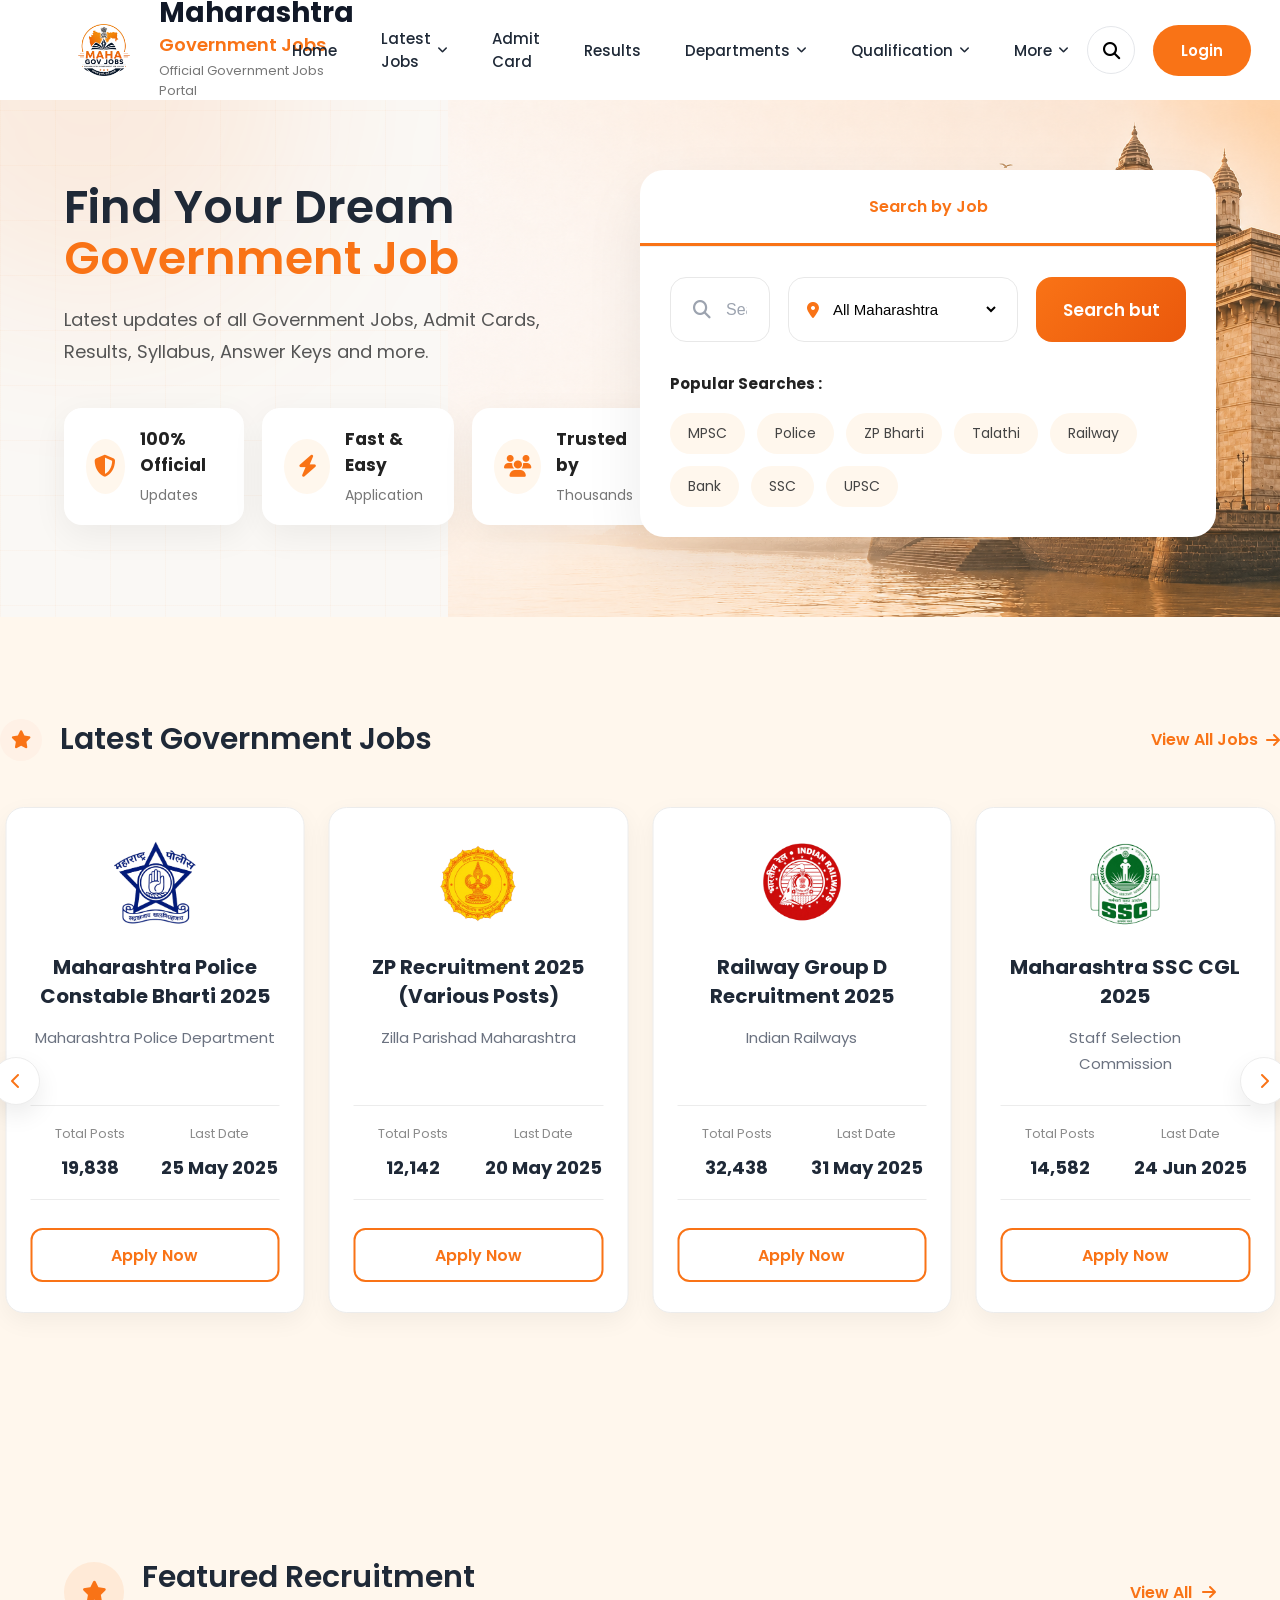
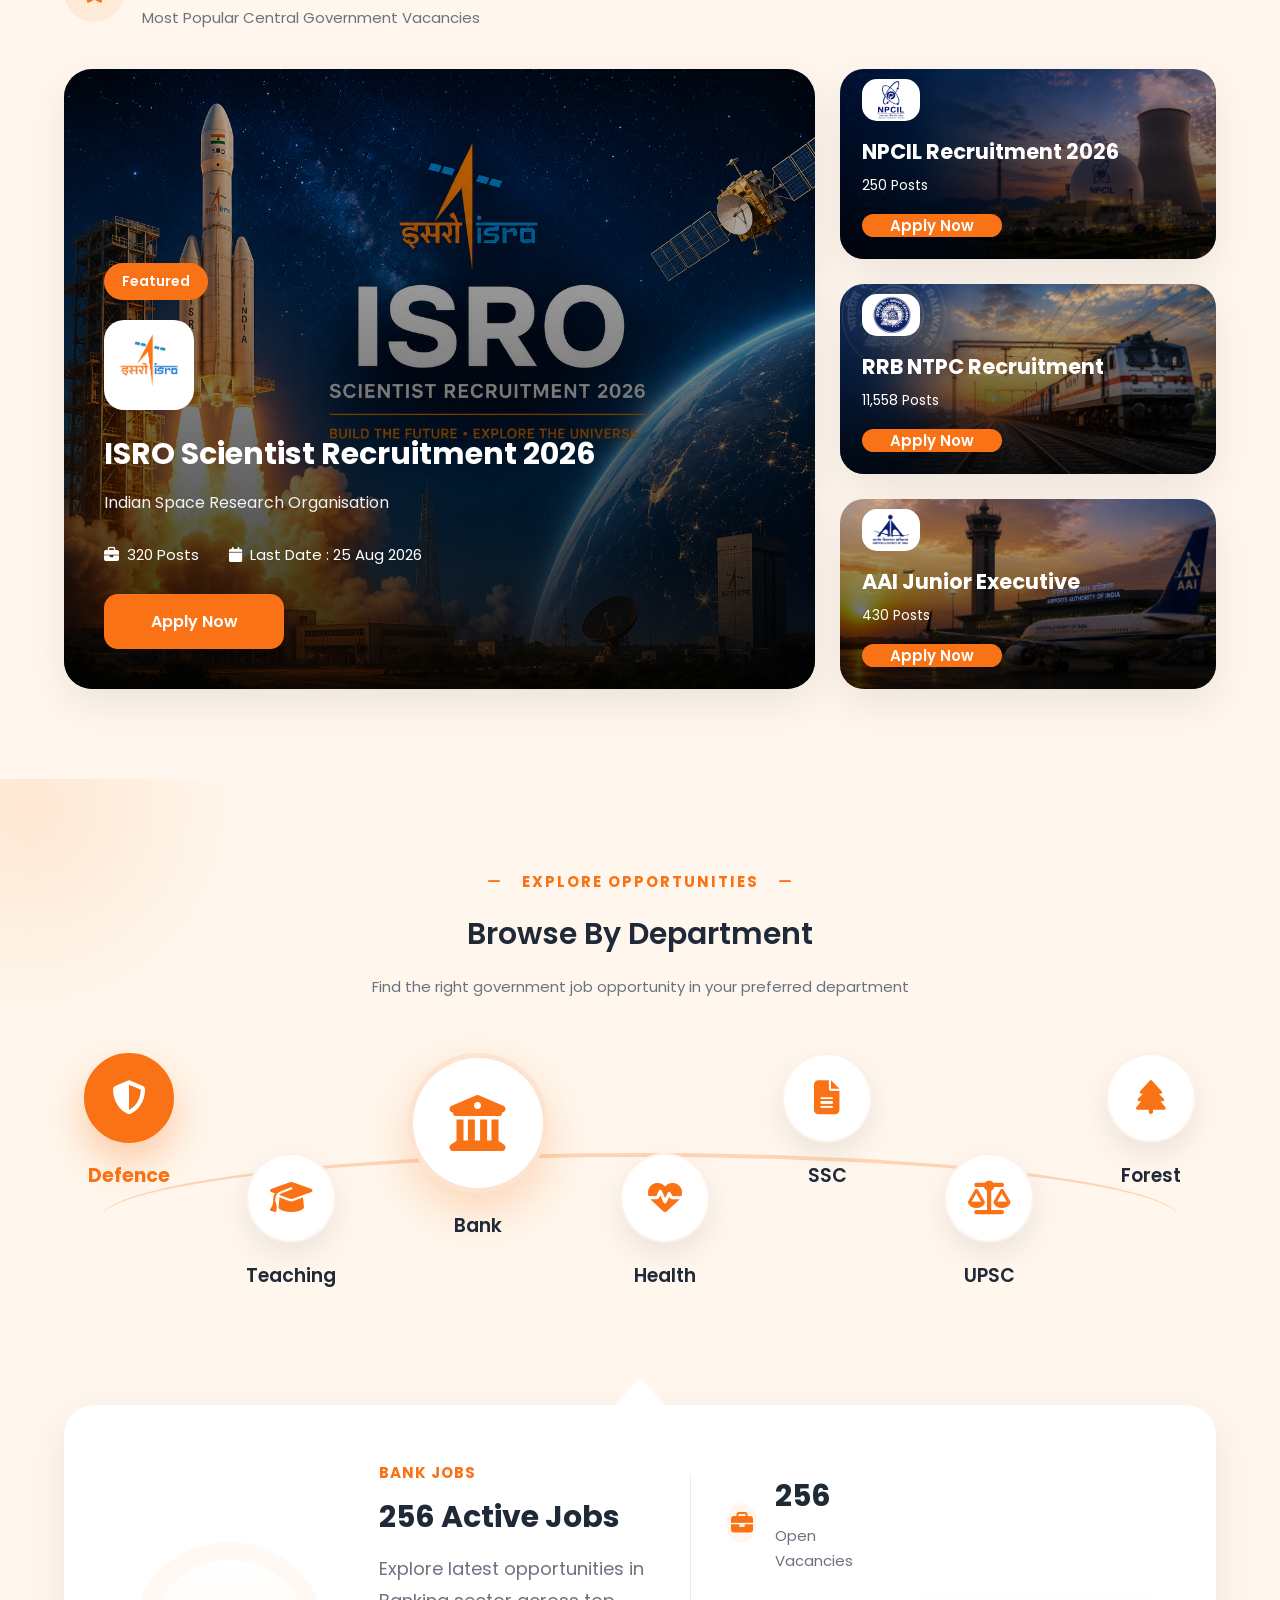
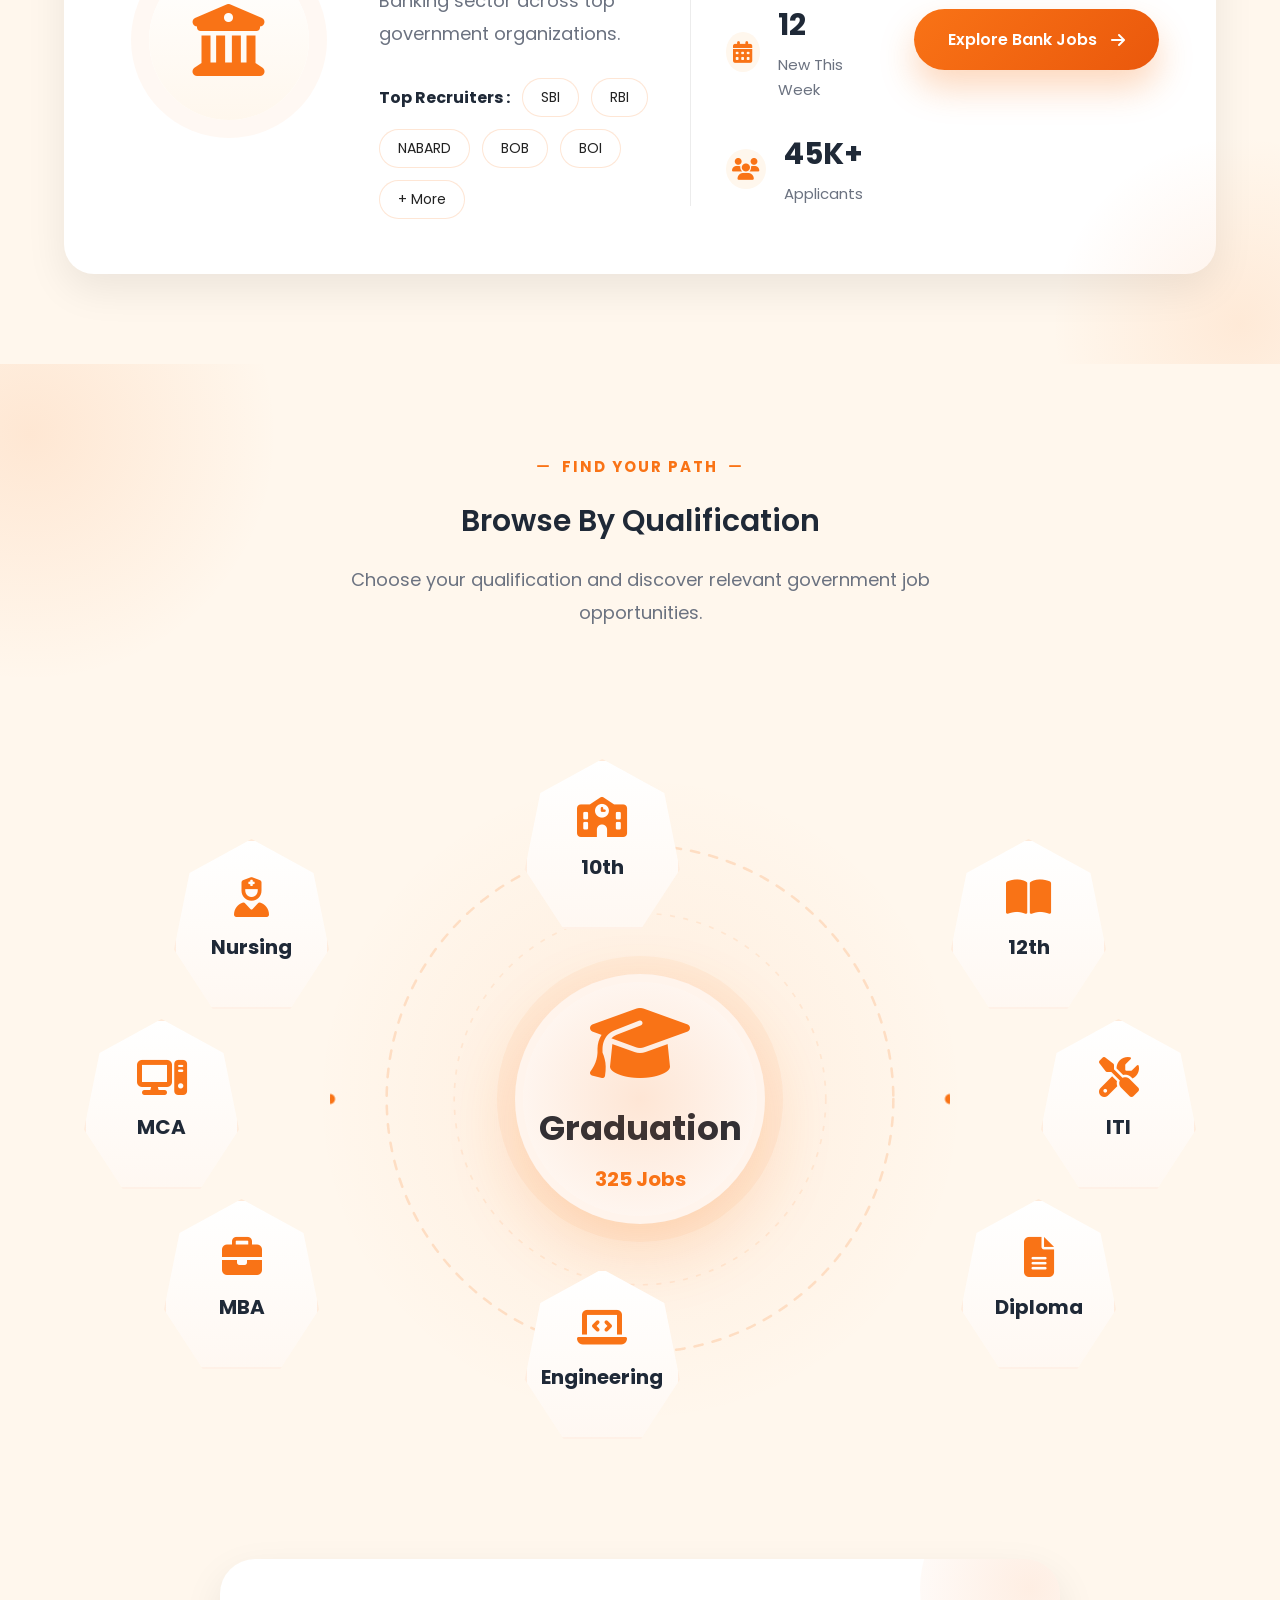
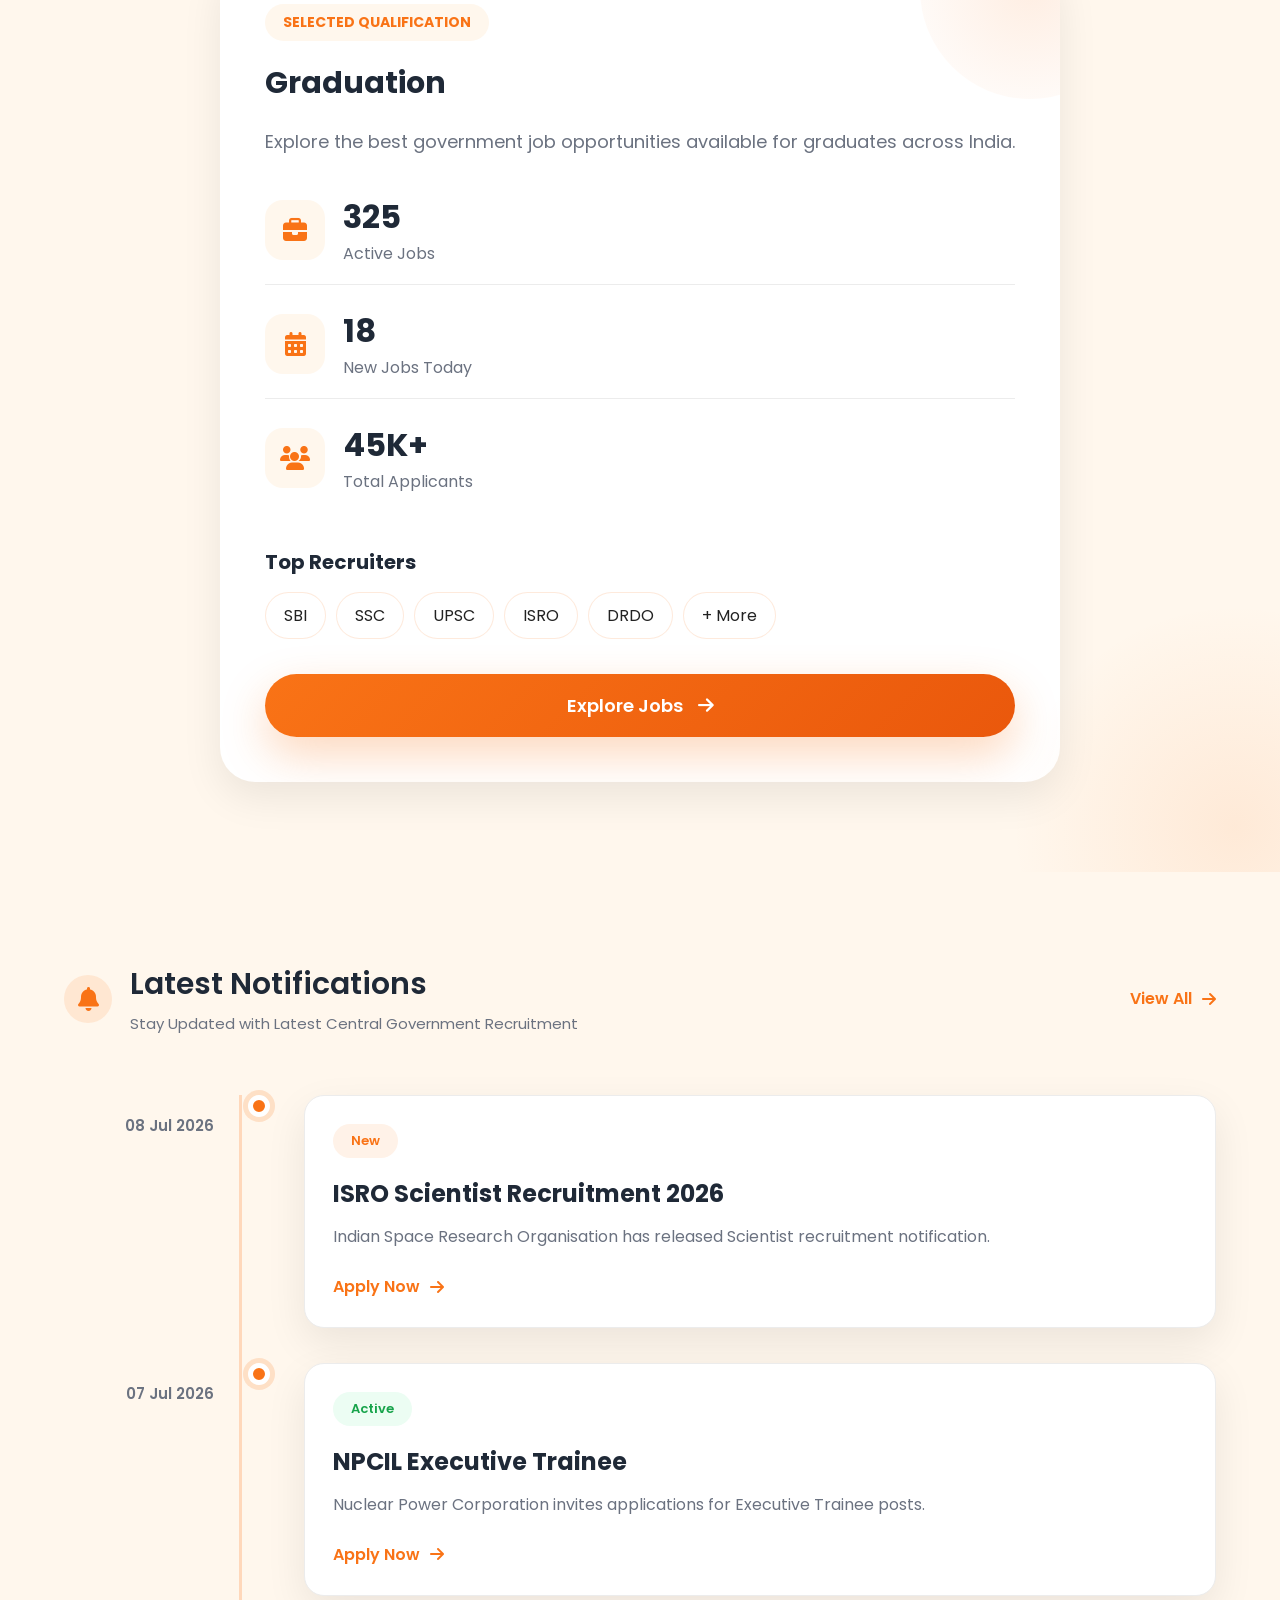
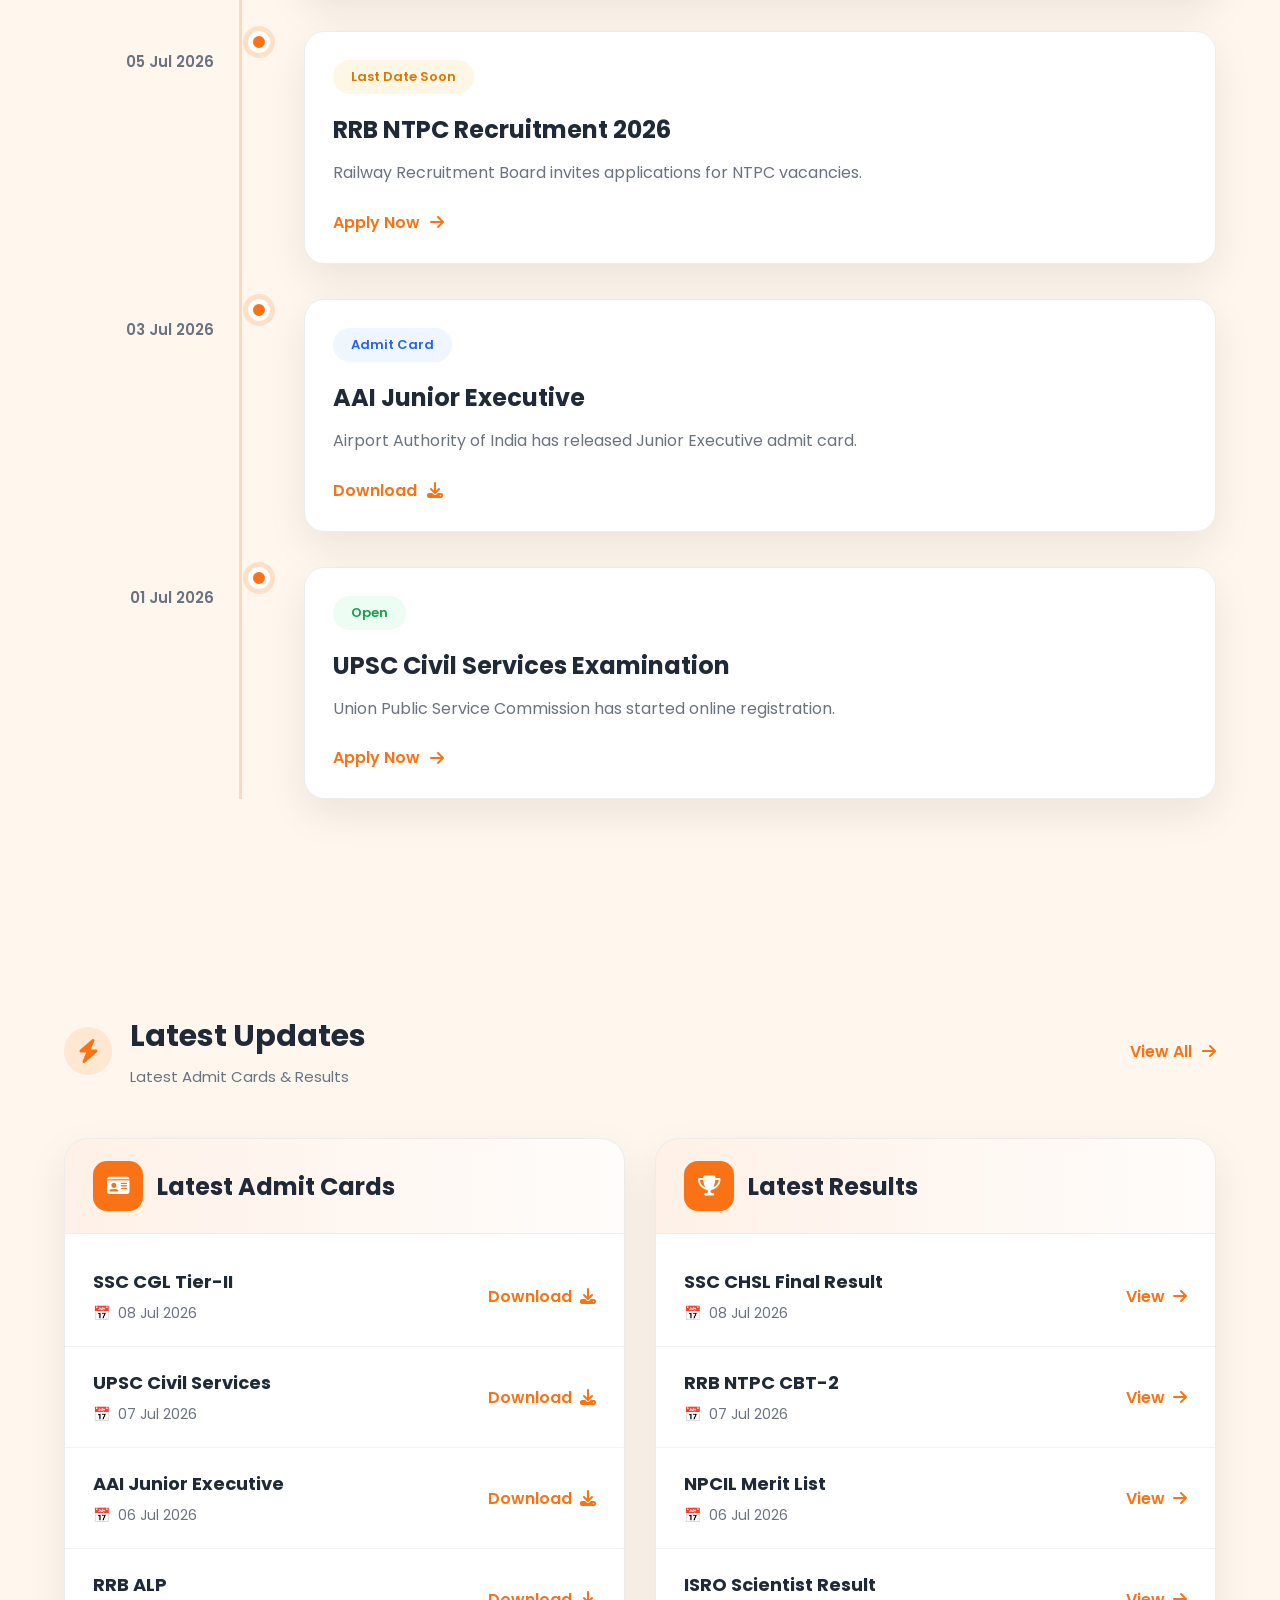
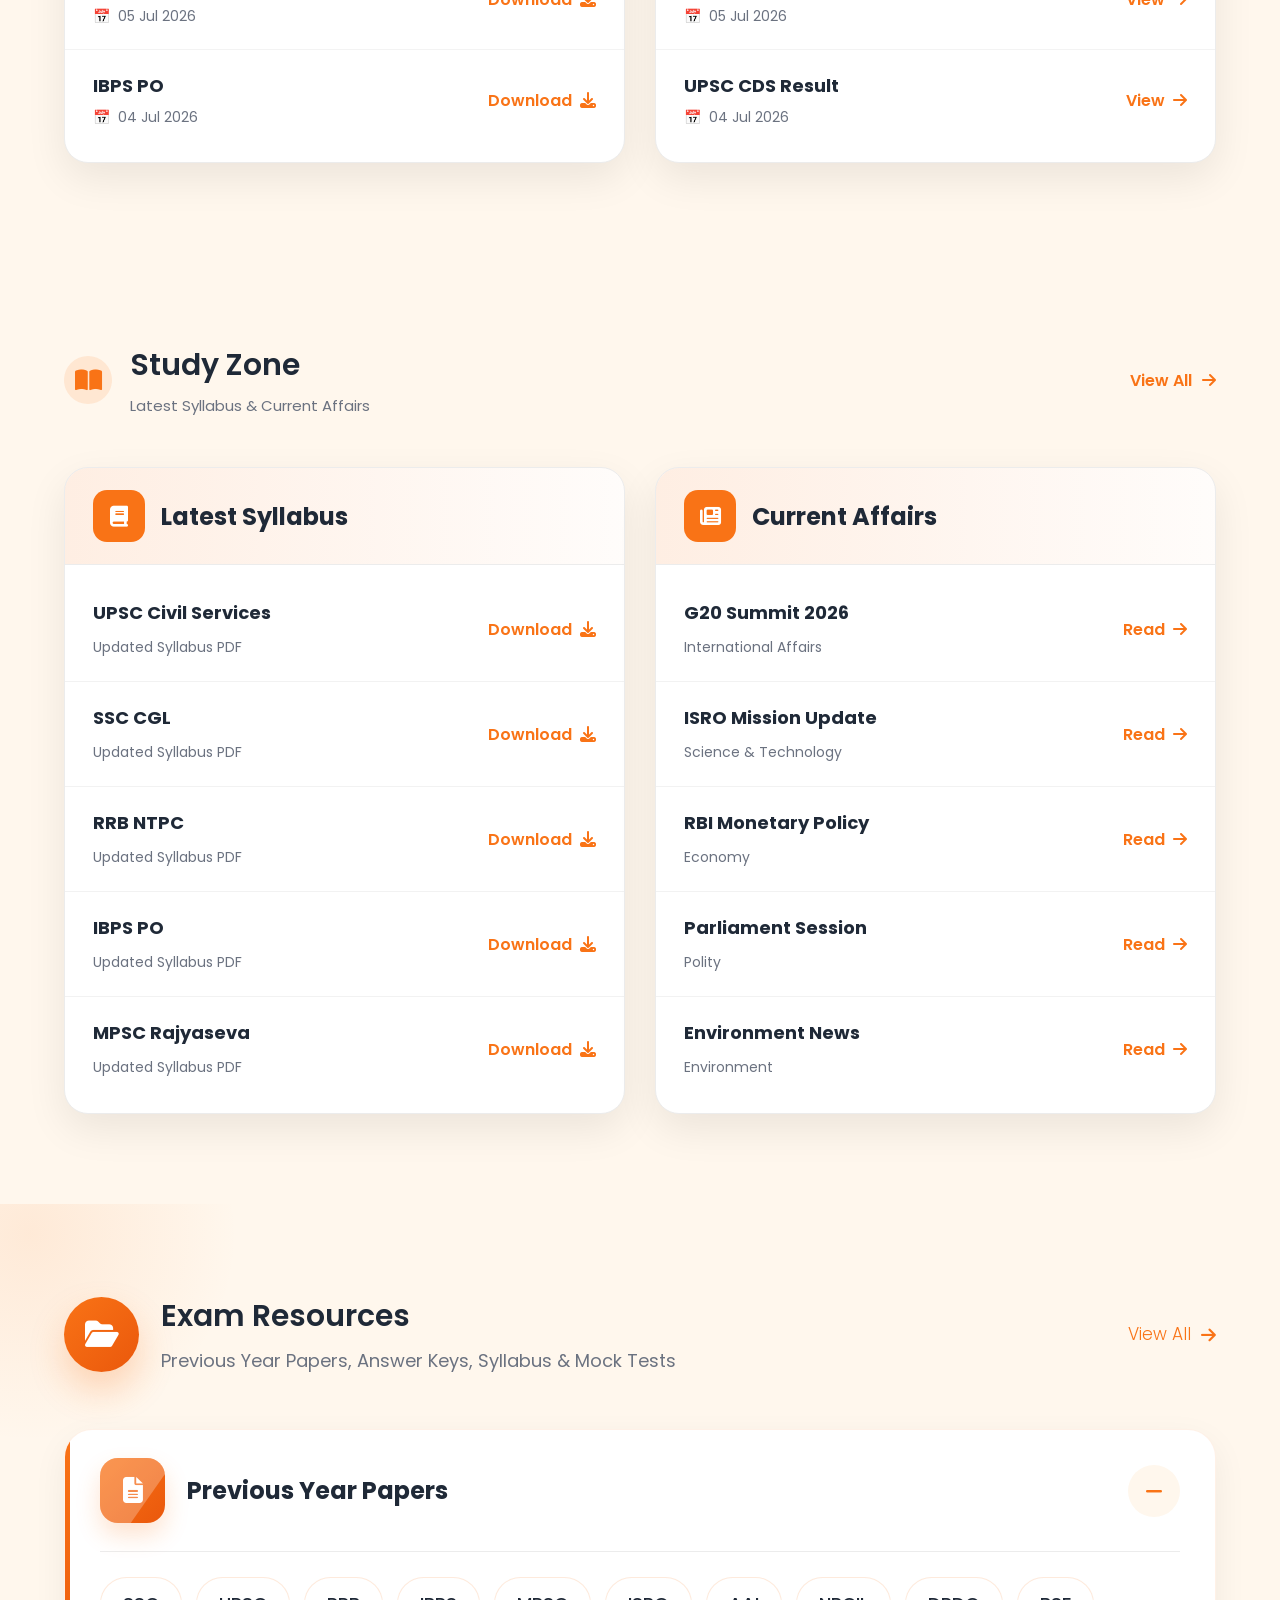
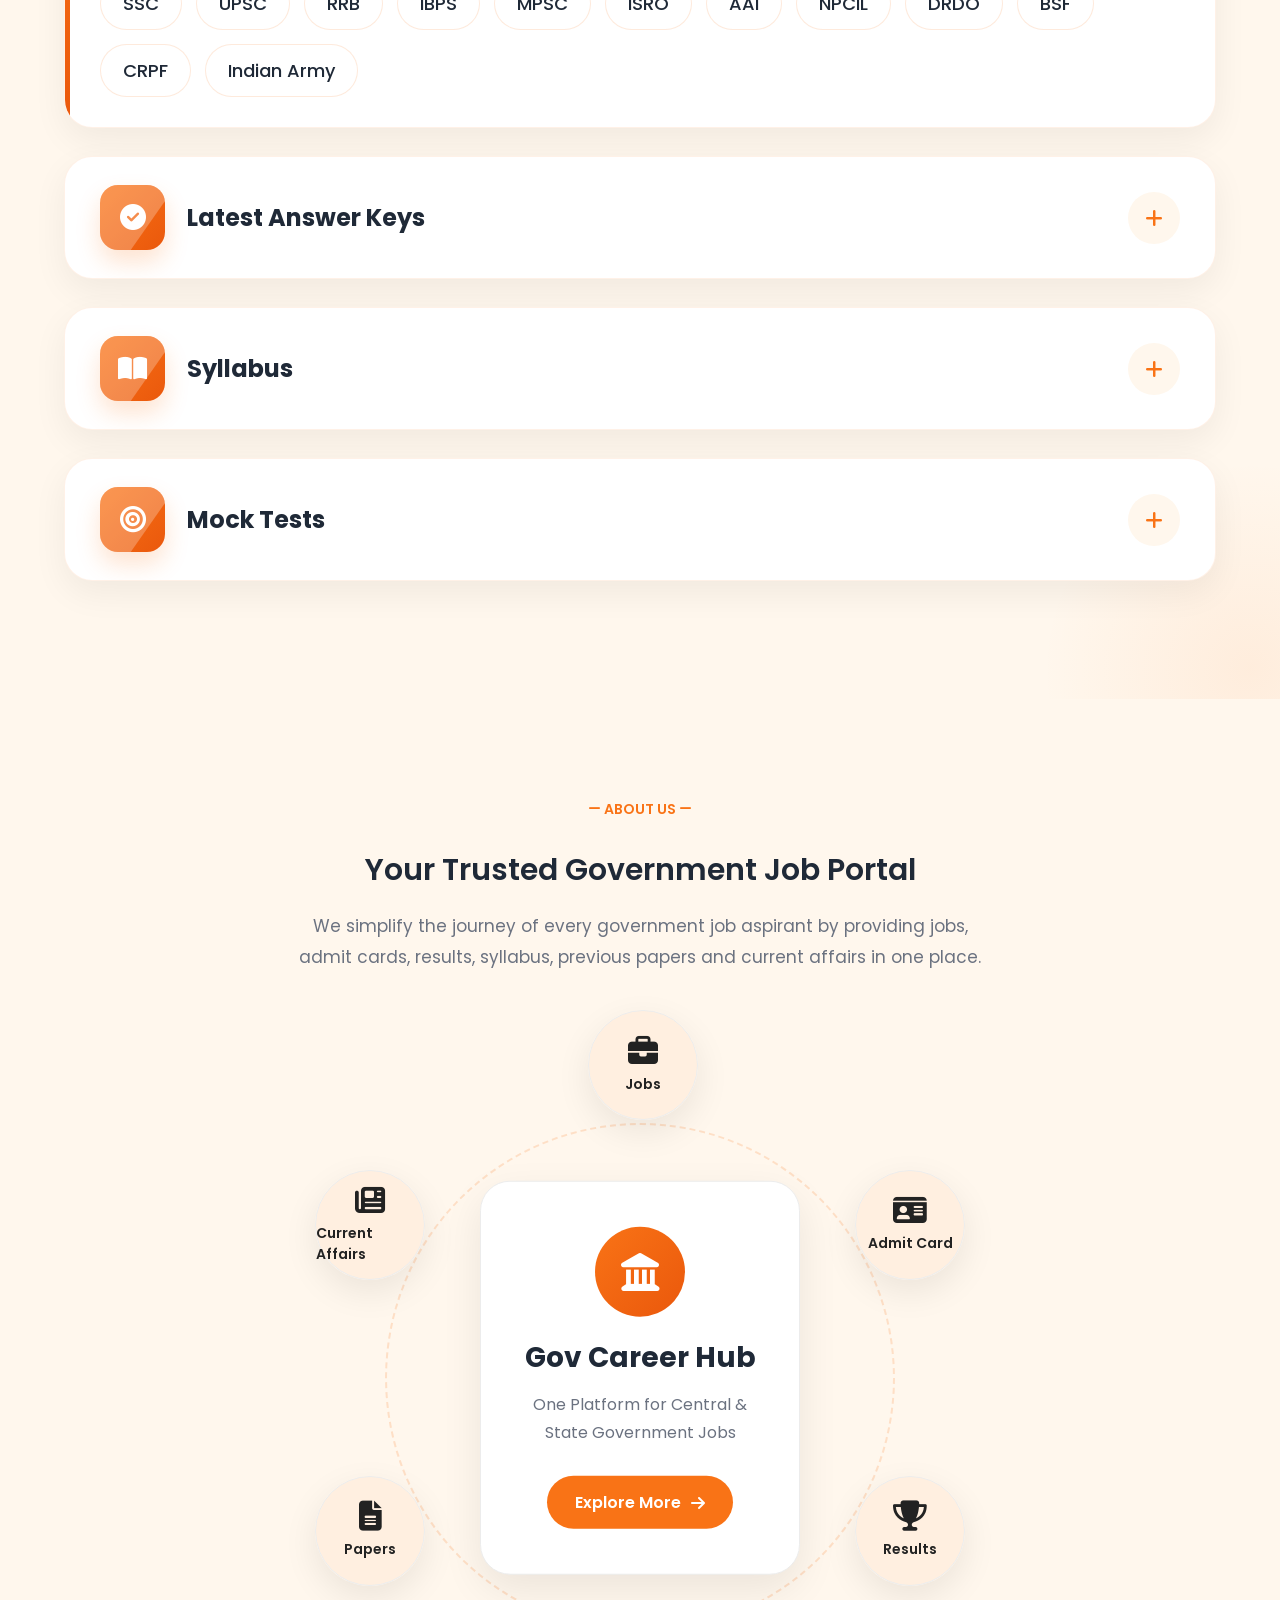
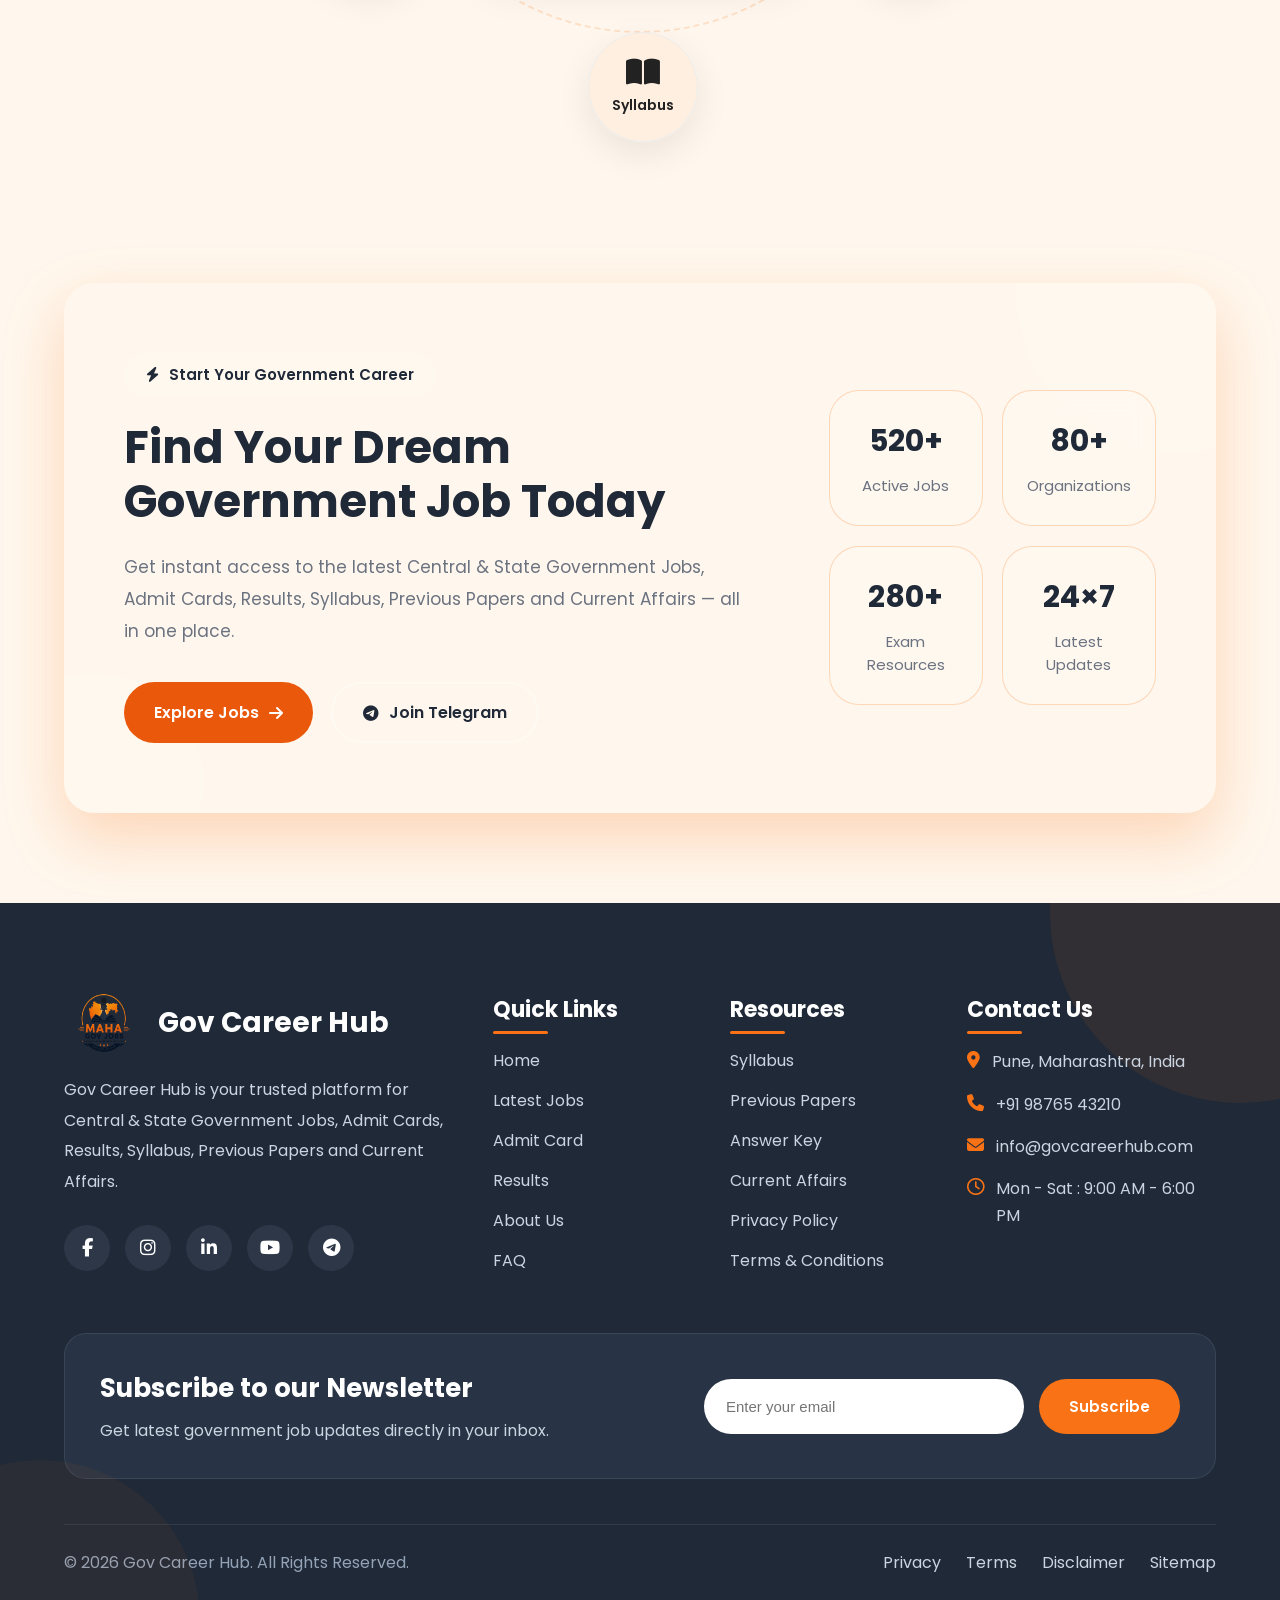
==== index.html @ c0661276 "Initial commit" ====
<!DOCTYPE html>
<html lang="en">

<head>
    <meta charset="UTF-8">
    <meta name="viewport" content="width=device-width, initial-scale=1.0">

    <title>Maharashtra Government Jobs Portal</title>

    <link rel="stylesheet"
href="https://cdn.jsdelivr.net/npm/swiper@11/swiper-bundle.min.css">

    <!-- Google Font -->
    <link rel="preconnect" href="https://fonts.googleapis.com">
    <link rel="preconnect" href="https://fonts.gstatic.com" crossorigin>

    <link href="https://fonts.googleapis.com/css2?family=Poppins:wght@300;400;500;600;700;800&display=swap"
        rel="stylesheet">

    <!-- Font Awesome -->
    <link rel="stylesheet"
        href="https://cdnjs.cloudflare.com/ajax/libs/font-awesome/6.7.2/css/all.min.css">

        <link rel="stylesheet"
href="https://cdnjs.cloudflare.com/ajax/libs/font-awesome/6.6.0/css/all.min.css">

<link rel="stylesheet"
href="https://cdn.jsdelivr.net/npm/swiper@11/swiper-bundle.min.css">

<script src="https://cdn.jsdelivr.net/npm/swiper@11/swiper-bundle.min.js"></script>

<link rel="stylesheet"
href="https://cdn.jsdelivr.net/npm/swiper@11/swiper-bundle.min.css">

    <!-- CSS -->
    <link rel="stylesheet" href="style.css">
    <link rel="stylesheet" href="responsive.css">

    <!-- department.css -->
     


</head>

<body>

<!--======================================BACKGROUND EFFECT=======================================-->

<div class="bg-effects">

    <span class="blob blob-1"></span>
    <span class="blob blob-2"></span>
    <span class="blob blob-3"></span>

    <span class="particle particle-1"></span>
    <span class="particle particle-2"></span>
    <span class="particle particle-3"></span>
    <span class="particle particle-4"></span>
    <span class="particle particle-5"></span>
    <span class="particle particle-6"></span>

</div>

<!--================ TOP HEADER START =====================================================-->
<!-- <section class="top-header">

        <div class="container top-header-container">

            <div class="top-left">

                <span>
                    <i class="fa-regular fa-calendar"></i>
                    Saturday, 17 May 2025
                </span>

                <span>
                    Welcome to Maharashtra Government Jobs Portal
                </span>

            </div>

            <div class="top-right">

                <a href="#">
                    <i class="fa-regular fa-circle-question"></i>
                    FAQ
                </a>

                <a href="#">
                    <i class="fa-regular fa-envelope"></i>
                    Contact Us
                </a>

                <a href="#">
                    <i class="fa-regular fa-life-ring"></i>
                    Help
                </a>

                <button class="theme-btn">

                    <i class="fa-regular fa-sun"></i>

                </button>

            </div>

        </div>

</section> -->

<!--================ HEADER START =========================================================-->
<header class="header">

        <div class="container header-container">

            <!-- Logo -->

            <a href="#" class="logo">

                <img src="image/logo.png" alt="Logo">

                <div class="logo-text">

                    <h2>Maharashtra</h2>

                    <span>Government Jobs</span>

                    <p>Official Government Jobs Portal</p>

                </div>

            </a>


            <!-- Navigation -->

            <nav class="navbar">

                <div class="close-menu">
    <i class="fa-solid fa-xmark"></i>
</div>

               <ul class="nav-list">

    <li><a href="#Home">Home</a></li>

    <!-- Latest Jobs -->
    <li class="dropdown">

        <a href="latestjob.html">
            Latest Jobs
            <i class="fa-solid fa-angle-down"></i>
        </a>

        <ul class="dropdown-menu">

            <li><a href="#notification">All Latest Notification</a></li>

            <li><a href="#Government">Maharashtra Govt Jobs</a></li>

            <li><a href="#Central">Central Govt Jobs</a></li>

            <li><a href="#">Private Jobs</a></li>

            <li><a href="#">Work From Home</a></li>

            <li><a href="#">Internship</a></li>

        </ul>

    </li>

    <li><a href="#admit-result">Admit Card</a></li>

    <li><a href="#admit-result">Results</a></li>

    <!-- Departments -->

    <li class="dropdown">

        <a href="#Department">
            Departments
            <i class="fa-solid fa-angle-down"></i>
        </a>

        <ul class="dropdown-menu">

            <li><a href="department.html">MPSC</a></li>

            <li><a href="#">UPSC</a></li>

            <li><a href="raliway.html">Railway</a></li>

            <li><a href="#">Bank</a></li>

            <li><a href="police.html">Police</a></li>

            <li><a href="#">Defence</a></li>

        </ul>

    </li>

    <!-- Qualification -->

    <li class="dropdown">

        <a href="#QUALIFICATION">
            Qualification
            <i class="fa-solid fa-angle-down"></i>
        </a>

        <ul class="dropdown-menu">

            <li><a href="#10p">10th Pass</a></li>

            <li><a href="#">12th Pass</a></li>

            <li><a href="#">ITI</a></li>

            <li><a href="#">Diploma</a></li>

            <li><a href="#">Graduate</a></li>

            <li><a href="#">Post Graduate</a></li>

        </ul>

    </li>

    <!-- More -->

    <li class="dropdown">

        <a href="#">
            More
            <i class="fa-solid fa-angle-down"></i>
        </a>

        <ul class="dropdown-menu">

            <li><a href="#Answer">Answer Key</a></li>

            <li><a href="#Syllabus">Syllabus</a></li>

            <li><a href="#Answer">Search Your Exam</a></li>

            <li><a href="#Answer">Previous Papers</a></li>

            <li><a href="#about">About Us</a></li>

            <li><a href="#Contact">Contact Us</a></li>

        </ul>

    </li>

</ul>
            </nav>


            <!-- Right -->

            <div class="menu-toggle">
    <i class="fa-solid fa-bars"></i>
</div>

            <div class="header-right">

                <button class="search-btn">

                    <i class="fa-solid fa-magnifying-glass"></i>

                </button>

                <a href="#" class="login-btn">

                    Login

                </a>

            </div>

        </div>

</header>

<!--==================== HERO SECTION START ===============================================-->
<section class="hero" id="Home">

    <div class="container hero-container">

        <!-- Left Content -->

        <div class="hero-left">

            <h1>
                Find Your Dream
                <span>Government Job</span>
            </h1>

            <p>
                Latest updates of all Government Jobs, Admit Cards,
                Results, Syllabus, Answer Keys and more.
            </p>

            <!-- Hero Features -->

            <div class="hero-features">

                <div class="feature-box">

                    <div class="feature-icon">
                        <i class="fa-solid fa-shield-halved"></i>
                    </div>

                    <div>

                        <h4>100% Official</h4>

                        <span>Updates</span>

                    </div>

                </div>

                <div class="feature-box">

                    <div class="feature-icon">
                        <i class="fa-solid fa-bolt"></i>
                    </div>

                    <div>

                        <h4>Fast & Easy</h4>

                        <span>Application</span>

                    </div>

                </div>

                <div class="feature-box">

                    <div class="feature-icon">
                        <i class="fa-solid fa-users"></i>
                    </div>

                    <div>

                        <h4>Trusted by</h4>

                        <span>Thousands</span>

                    </div>

                </div>

            </div>

        </div>

        <!-- Right Content -->
         

        <div class="hero-right">

            <!-- Search Card -->

            <div class="search-card">

                <!-- Tabs -->

                <div class="search-tabs">

                    <button class="tab active">
                        Search by Job
                    </button>
<!-- 
                    <button class="tab">
                        Search by Qualification
                    </button>

                    <button class="tab">
                        Search by Department
                    </button> -->

                </div>

                <!-- Search Form -->

                <div class="search-form">

                    <div class="search-input">

                        <i class="fa-solid fa-magnifying-glass"></i>

                        <input type="text"
                            placeholder="Search for jobs, departments, exams...">

                    </div>

                    <div class="location-select">

                        <i class="fa-solid fa-location-dot"></i>

                        <select>

                            <option>All Maharashtra</option>

                            <option>Pune</option>

                            <option>Mumbai</option>

                            <option>Nagpur</option>

                            <option>Nashik</option>

                        </select>

                    </div>

                    <button class="hero-search-btn">

                        Search but

                    </button>

                </div>
                
                
                

                <!-- Popular Searches -->

                <div class="popular-search">

                    <h5>Popular Searches :</h5>

                    <div class="popular-tags">

                        <a href="department.html">MPSC</a>

                        <a href="#">Police</a>

                        <a href="#">ZP Bharti</a>

                        <a href="#">Talathi</a>

                        <a href="raliway.html">Railway</a>

                        <a href="#">Bank</a>

                        <a href="#">SSC</a>

                        <a href="#">UPSC</a>

                    </div>

                </div>

            </div>

        </div>

    </div>

</section>

<!--======================LATEST GOVERNMENT JOBS================================================-->
<section class="latest-job-section" id="Government">

    <div class="container latest-job-container">

        <!-- Header -->
        <div class="latest-job-header">

            <div class="latest-job-title">

                <span class="latest-job-icon">
                                    <i class="fa-solid fa-star"></i>

                </span>

                <h2>Latest Government Jobs</h2>

            </div>

            <a href="#" class="latest-job-view-btn">
                View All Jobs
                <i class="fa-solid fa-arrow-right"></i>
            </a>

        </div>

        <!-- Swiper -->
        <div class="swiper latest-job-slider">

            <div class="swiper-wrapper">

                <!-- Card 1 -->

                <div class="swiper-slide">

                    <div class="latest-job-card">

                        <div class="latest-job-logo">

                            <img src="image/mpsc.png" alt="MPSC">

                        </div>

                        <div class="latest-job-content">

                            <h3 class="latest-job-name">
                                MPSC Group B & C Various Posts
                            </h3>

                            <p class="latest-job-department">
                                Maharashtra Public Service Commission
                            </p>

                        </div>

                        <div class="latest-job-info">

                            <div class="latest-job-item">

                                <span>Total Posts</span>

                                <strong>385</strong>

                            </div>

                            <div class="latest-job-item">

                                <span>Last Date</span>

                                <strong>31 May 2025</strong>

                            </div>

                        </div>

                        <a href="#" class="latest-job-apply-btn">
                            Apply Now
                        </a>

                    </div>

                </div>

                <!-- Card 2 -->

                <div class="swiper-slide">

                    <div class="latest-job-card">

                        <div class="latest-job-logo">

                            <img src="image/police.png" alt="Police">

                        </div>

                        <div class="latest-job-content">

                            <h3 class="latest-job-name">
                                Maharashtra Police Constable Bharti 2025
                            </h3>

                            <p class="latest-job-department">
                                Maharashtra Police Department
                            </p>

                        </div>

                        <div class="latest-job-info">

                            <div class="latest-job-item">

                                <span>Total Posts</span>

                                <strong>19,838</strong>

                            </div>

                            <div class="latest-job-item">

                                <span>Last Date</span>

                                <strong>25 May 2025</strong>

                            </div>

                        </div>

                        <a href="#" class="latest-job-apply-btn">
                            Apply Now
                        </a>

                    </div>

                </div>

                <!-- Card 3 -->

                <div class="swiper-slide">

                    <div class="latest-job-card">

                        <div class="latest-job-logo">

                            <img src="image/zp.png" alt="ZP">

                        </div>

                        <div class="latest-job-content">

                            <h3 class="latest-job-name">
                                ZP Recruitment 2025 (Various Posts)
                            </h3>

                            <p class="latest-job-department">
                                Zilla Parishad Maharashtra
                            </p>

                        </div>

                        <div class="latest-job-info">

                            <div class="latest-job-item">

                                <span>Total Posts</span>

                                <strong>12,142</strong>

                            </div>

                            <div class="latest-job-item">

                                <span>Last Date</span>

                                <strong>20 May 2025</strong>

                            </div>

                        </div>

                        <a href="#" class="latest-job-apply-btn">
                            Apply Now
                        </a>

                    </div>

                </div>

                <!-- Card 4 -->

                <div class="swiper-slide">

                    <div class="latest-job-card">

                        <div class="latest-job-logo">

                            <img src="image/railway.png" alt="Railway">

                        </div>

                        <div class="latest-job-content">

                            <h3 class="latest-job-name">
                                Railway Group D Recruitment 2025
                            </h3>

                            <p class="latest-job-department">
                                Indian Railways
                            </p>

                        </div>

                        <div class="latest-job-info">

                            <div class="latest-job-item">

                                <span>Total Posts</span>

                                <strong>32,438</strong>

                            </div>

                            <div class="latest-job-item">

                                <span>Last Date</span>

                                <strong>31 May 2025</strong>

                            </div>

                        </div>

                        <a href="#" class="latest-job-apply-btn">
                            Apply Now
                        </a>

                    </div>

                </div>

                <!-- Card 5 -->

                <div class="swiper-slide">

                    <div class="latest-job-card">

                        <div class="latest-job-logo">

                            <img src="image/ssc.png" alt="SSC">

                        </div>

                        <div class="latest-job-content">

                            <h3 class="latest-job-name">
                               Maharashtra SSC CGL 2025
                            </h3>

                            <p class="latest-job-department">
                                Staff Selection 
                              <br>  Commission
                            </p>

                        </div>

                        <div class="latest-job-info">

                            <div class="latest-job-item">

                                <span>Total Posts</span>

                                <strong>14,582</strong>

                            </div>

                            <div class="latest-job-item">

                                <span>Last Date</span>

                                <strong>24 Jun 2025</strong>

                            </div>

                        </div>

                        <a href="#" class="latest-job-apply-btn">
                            Apply Now
                        </a>

                    </div>

                </div>

                <!-- card 6  -->

<div class="swiper-slide">

    <div class="latest-job-card">

        <div class="latest-job-logo">

            <img src="image/upsc.png" alt="UPSC">

        </div>

        <div class="latest-job-content">

            <h3 class="latest-job-name">
                UPSC Civil Services Examination 2025
            </h3>

            <p class="latest-job-department">
                Union Public Service  Commission
            </p>

        </div>

        <div class="latest-job-info">

            <div class="latest-job-item">

                <span>Total Posts</span>

                <strong>1,129</strong>

            </div>

            <div class="latest-job-item">

                <span>Last Date</span>

                <strong>18 Jul <br> 2025</strong>

            </div>

        </div>

        <a href="#" class="latest-job-apply-btn">
            Apply Now
        </a>

    </div>

</div>

            </div>

            <!-- Navigation -->

            <div class="latest-job-next">
                <i class="fa-solid fa-chevron-right"></i>
            </div>

            <div class="latest-job-prev">
                <i class="fa-solid fa-chevron-left"></i>
            </div>

        </div>

    </div>

</section>

<!--======================================FEATURED CENTRAL GOVERNMENT RECRUITMENT===================-->

<section class="featured-job-section" id="Central">

    <div class="container featured-job-container">

        <!-- Header -->

        <div class="featured-job-header">

            <div class="featured-job-title">

                <span class="featured-job-icon">
                    <i class="fa-solid fa-star"></i>
                </span>

                <div>

                    <h2>Featured Recruitment</h2>

                    <p>Most Popular Central Government Vacancies</p>

                </div>

            </div>

            <a href="#" class="featured-job-view-btn">

                View All

                <i class="fa-solid fa-arrow-right"></i>

            </a>

        </div>



        <!-- Grid -->

        <div class="featured-job-grid">


            <!--==========================
            Large Card
            ===========================-->

            <div class="featured-job-large-card">

                <img src="image/isro background.png" alt="ISRO">

                <div class="featured-job-overlay"></div>

                <div class="featured-job-content">

                    <span class="featured-job-tag">
                        Featured
                    </span>

                    <div class="featured-job-logo">

                        <img src="image/isro logo.png" alt="ISRO">

                    </div>

                    <h3>ISRO Scientist Recruitment 2026</h3>

                    <p>

                        Indian Space Research Organisation

                    </p>

                    <div class="featured-job-details">

                        <span>
                            <i class="fa-solid fa-briefcase"></i>
                            320 Posts
                        </span>

                        <span>
                            <i class="fa-solid fa-calendar"></i>
                            Last Date : 25 Aug 2026
                        </span>

                    </div>

                    <a href="#" class="featured-job-btn">

                        Apply Now

                    </a>

                </div>

            </div>



            <!--==========================
            Right Cards
            ===========================-->

            <div class="featured-job-small-wrapper">


                <!-- NPCIL -->

                <div class="featured-job-small-card">

                    <img src="image/npcil background.png" alt="NPCIL">

                    <div class="featured-job-overlay"></div>

                    <div class="featured-job-small-content">

                        <div class="featured-job-small-logo">

                            <img src="image/npcil logo.png" alt="NPCIL">

                        </div>

                        <h4>NPCIL Recruitment 2026</h4>

                        <span>250 Posts</span>

                        <a href="#" class="featured-job-small-btn">

                            Apply Now

                        </a>

                    </div>

                </div>



                <!-- RRB -->

                <div class="featured-job-small-card">

                    <img src="image/rrb background.png" alt="RRB">

                    <div class="featured-job-overlay"></div>

                    <div class="featured-job-small-content">

                        <div class="featured-job-small-logo">

                            <img src="image/rrb logo.png" alt="RRB">

                        </div>

                        <h4>RRB NTPC Recruitment</h4>

                        <span>11,558 Posts</span>

                        <a href="#" class="featured-job-small-btn">

                            Apply Now

                        </a>

                    </div>

                </div>



                <!-- AAI -->

                <div class="featured-job-small-card">

                    <img src="image/aai background.png" alt="AAI">

                    <div class="featured-job-overlay"></div>

                    <div class="featured-job-small-content">

                        <div class="featured-job-small-logo">

                            <img src="image/aai logo.png" alt="AAI">

                        </div>

                        <h4>AAI Junior Executive</h4>

                        <span>430 Posts</span>

                        <a href="#" class="featured-job-small-btn">

                            Apply Now

                        </a>

                    </div>

                </div>


            </div>

        </div>

    </div>

</section>

<!--======================================BROWSE BY DEPARTMENT=======================================-->  

<section class="browse-department-section" id="Department">

    <div class="container">

        <!-- Heading -->

        <div class="browse-department-heading">

            <span class="browse-department-subtitle">

                <i class="fa-solid fa-minus"></i>

                Explore Opportunities

                <i class="fa-solid fa-minus"></i>

            </span>

            <h2>
                Browse By Department
            </h2>

            <p>
                Find the right government job opportunity
                in your preferred department
            </p>

        </div>


        <!-- Timeline -->

        <div class="browse-department-timeline">


            <!-- Defence -->

            <div class="browse-department-item active"
                 data-department="defence">

                <div class="browse-department-icon">

                    <i class="fa-solid fa-shield-halved"></i>

                </div>

                <span>Defence</span>

            </div>



            <!-- Teaching -->

            <div class="browse-department-item"
                 data-department="teaching">

                <div class="browse-department-icon">

                    <i class="fa-solid fa-graduation-cap"></i>

                </div>

                <span>Teaching</span>

            </div>



            <!-- Bank -->

            <div class="browse-department-item"
                 data-department="bank">

                <div class="browse-department-icon active-big">

                    <i class="fa-solid fa-building-columns"></i>

                </div>

                <span>Bank</span>

            </div>



            <!-- Health -->

            <div class="browse-department-item"
                 data-department="health">

                <div class="browse-department-icon">

                    <i class="fa-solid fa-heart-pulse"></i>

                </div>

                <span>Health</span>

            </div>



            <!-- SSC -->

            <div class="browse-department-item"
                 data-department="ssc">

                <div class="browse-department-icon">

                    <i class="fa-solid fa-file-lines"></i>

                </div>

                <span>SSC</span>

            </div>



            <!-- UPSC -->

            <div class="browse-department-item"
                 data-department="upsc">

                <div class="browse-department-icon">

                    <i class="fa-solid fa-scale-balanced"></i>

                </div>

                <span>UPSC</span>

            </div>



            <!-- Forest -->

            <div class="browse-department-item"
                 data-department="forest">

                <div class="browse-department-icon">

                    <i class="fa-solid fa-tree"></i>

                </div>

                <span>Forest</span>

            </div>

        </div>



        <!--==========================
        Content Card
        ===========================-->

        <div class="browse-department-content">


            <!-- Left -->

            <div class="browse-department-left">

                <div class="browse-department-circle">

                    <i class="fa-solid fa-building-columns"></i>

                </div>

            </div>



            <!-- Center -->

            <div class="browse-department-center">

                <span class="browse-department-label">

                    BANK JOBS

                </span>

                <h3>

                    256 Active Jobs

                </h3>

                <p>

                    Explore latest opportunities in Banking
                    sector across top government organizations.

                </p>


                <div class="browse-department-tags">

                    <strong>Top Recruiters :</strong>

                    <span>SBI</span>

                    <span>RBI</span>

                    <span>NABARD</span>

                    <span>BOB</span>

                    <span>BOI</span>

                    <span>+ More</span>

                </div>

            </div>



            <!-- Right Stats -->

            <div class="browse-department-stats">

                <div class="browse-department-stat">

                    <i class="fa-solid fa-briefcase"></i>

                    <div>

                        <strong class="st">256</strong>

                        <span>Open Vacancies</span>

                    </div>

                </div>

                <div class="browse-department-stat">

                    <i class="fa-solid fa-calendar-days"></i>

                    <div>

                        <strong class="st">12</strong>

                        <span>New This Week</span>

                    </div>

                </div>

                <div class="browse-department-stat">

                    <i class="fa-solid fa-users"></i>

                    <div>

                        <strong>45K+</strong>

                        <span>Applicants</span>

                    </div>

                </div>

            </div>



            <!-- Button -->

            <div class="browse-department-button">

                <a href="#">

                    Explore Bank Jobs

                    <i class="fa-solid fa-arrow-right"></i>

                </a>

            </div>

        </div>

    </div>

</section>

<!--=========================================BROWSE BY QUALIFICATION==========================================-->

<section class="qualification-section" id="QUALIFICATION">

    <div class="container">

        <!-- Heading -->

        <div class="qualification-heading">

            <span class="qualification-subtitle">

                <!-- <i class="fa-solid fa-graduation-cap"></i> -->
                                 <i class="fa-solid fa-minus"></i>


                Find Your Path
                <i class="fa-solid fa-minus"></i>

            </span>

            <h2>

                Browse By <span>Qualification</span>

            </h2>

            <p>

                Choose your qualification and discover relevant
                government job opportunities.

            </p>

        </div>


        <!-- Main Wrapper -->

        <div class="qualification-wrapper">


            <!--==========================
            LEFT SIDE
            ==========================-->

         <!--==========================
LEFT SIDE (SVG ORBIT VERSION)
===========================-->

<div class="qualification-left">

    <!-- SVG Orbit -->

    <svg class="qualification-svg"
         viewBox="0 0 900 900">

        <!-- Outer Orbit -->

        <circle
            cx="450"
            cy="450"
            r="300"
            class="qualification-orbit-path"/>

        <!-- Inner Orbit -->

        <circle
            cx="450"
            cy="450"
            r="220"
            class="qualification-orbit-inner"/>

    </svg>


    <!--=========================
    CENTER
    ==========================-->

    <div class="qualification-center">

        <div class="qualification-center-circle">

            <i class="fa-solid fa-graduation-cap"></i>

            <h3>Graduation</h3>

            <span>325 Jobs</span>

        </div>

    </div>


    <!--=========================
    ORBIT ITEMS
    ==========================-->

    <div class="qualification-card qualification-card1"
         data-id="10th">

        <i class="fa-solid fa-school"></i>

        <h4>10th</h4>

    </div>

    <div class="qualification-card qualification-card2"
         data-id="12th">

        <i class="fa-solid fa-book-open"></i>

        <h4>12th</h4>

    </div>

    <div class="qualification-card qualification-card3"
         data-id="iti">

        <i class="fa-solid fa-screwdriver-wrench"></i>

        <h4>ITI</h4>

    </div>

    <div class="qualification-card qualification-card4"
         data-id="diploma">

        <i class="fa-solid fa-file-lines"></i>

        <h4>Diploma</h4>

    </div>

    <div class="qualification-card qualification-card5"
         data-id="engineering">

        <i class="fa-solid fa-laptop-code"></i>

        <h4>Engineering</h4>

    </div>

    <div class="qualification-card qualification-card6"
         data-id="mba">

        <i class="fa-solid fa-briefcase"></i>

        <h4>MBA</h4>

    </div>

    <div class="qualification-card qualification-card7"
         data-id="mca">

        <i class="fa-solid fa-computer"></i>

        <h4>MCA</h4>

    </div>

    <div class="qualification-card qualification-card8"
         data-id="nursing">

        <i class="fa-solid fa-user-nurse"></i>

        <h4>Nursing</h4>

    </div>

    <!-- <div class="qualification-card qualification-card9"
         data-id="mbbs">

        <i class="fa-solid fa-stethoscope"></i>

        <h4>MBBS</h4>

    </div> -->

</div>



            <!--==========================
            RIGHT SIDE
            ==========================-->

            <div class="qualification-right">

                <span class="qualification-label">

                    Selected Qualification

                </span>

                <h2 class="qualification-title">

                    Graduation

                </h2>

                <p class="qualification-description">

                    Explore the best government job opportunities
                    available for graduates across India.

                </p>


                <!-- Stats -->

                <div class="qualification-stats">

                    <div class="qualification-stat">

                        <i class="fa-solid fa-briefcase"></i>

                        <div>

                            <strong>325</strong>

                            <span>Active Jobs</span>

                        </div>

                    </div>


                    <div class="qualification-stat">

                        <i class="fa-solid fa-calendar-days"></i>

                        <div>

                            <strong>18</strong>

                            <span>New Jobs Today</span>

                        </div>

                    </div>


                    <div class="qualification-stat">

                        <i class="fa-solid fa-users"></i>

                        <div>

                            <strong>45K+</strong>

                            <span>Total Applicants</span>

                        </div>

                    </div>

                </div>


                <!-- Recruiters -->

                <div class="qualification-recruiters">

                    <h4>Top Recruiters</h4>

                    <div class="qualification-tags">

                        <span>SBI</span>

                        <span>SSC</span>

                        <span>UPSC</span>

                        <span>ISRO</span>

                        <span>DRDO</span>

                        <span>+ More</span>

                    </div>

                </div>


                <!-- Button -->

                <a href="#" class="qualification-btn">

                    Explore Jobs

                    <i class="fa-solid fa-arrow-right"></i>

                </a>

            </div>

        </div>

    </div>

</section>

<!--=========================================LATEST NOTIFICATIONS==========================================-->

<section class="notification-timeline-section" id="notification">

    <div class="container notification-timeline-container">

        <!-- Header -->

        <div class="notification-timeline-header">

            <div class="notification-timeline-title">

                <span class="notification-timeline-icon">
                    <i class="fa-solid fa-bell"></i>
                </span>

                <div>

                    <h2>Latest Notifications</h2>

                    <p>Stay Updated with Latest Central Government Recruitment</p>

                </div>

            </div>

            <a href="#" class="notification-timeline-view-btn">

                View All

                <i class="fa-solid fa-arrow-right"></i>

            </a>

        </div>


        <!-- Timeline -->

        <div class="notification-timeline">


            <!-- Item 1 -->

            <div class="notification-timeline-item">

                <div class="notification-timeline-left">

                    <span class="notification-timeline-date">

                        08 Jul 2026

                    </span>

                </div>

                <div class="notification-timeline-center">

                    <span class="notification-timeline-dot"></span>

                </div>

                <div class="notification-timeline-right">

                    <span class="notification-status new">

                        New

                    </span>

                    <h3>ISRO Scientist Recruitment 2026</h3>

                    <p>

                        Indian Space Research Organisation has released Scientist recruitment notification.

                    </p>

                    <a href="#">

                        Apply Now

                        <i class="fa-solid fa-arrow-right"></i>

                    </a>

                </div>

            </div>



            <!-- Item 2 -->

            <div class="notification-timeline-item">

                <div class="notification-timeline-left">

                    <span class="notification-timeline-date">

                        07 Jul 2026

                    </span>

                </div>

                <div class="notification-timeline-center">

                    <span class="notification-timeline-dot"></span>

                </div>

                <div class="notification-timeline-right">

                    <span class="notification-status active">

                        Active

                    </span>

                    <h3>NPCIL Executive Trainee</h3>

                    <p>

                        Nuclear Power Corporation invites applications for Executive Trainee posts.

                    </p>

                    <a href="#">

                        Apply Now

                        <i class="fa-solid fa-arrow-right"></i>

                    </a>

                </div>

            </div>



            <!-- Item 3 -->

            <div class="notification-timeline-item">

                <div class="notification-timeline-left">

                    <span class="notification-timeline-date">

                        05 Jul 2026

                    </span>

                </div>

                <div class="notification-timeline-center">

                    <span class="notification-timeline-dot"></span>

                </div>

                <div class="notification-timeline-right">

                    <span class="notification-status warning">

                        Last Date Soon

                    </span>

                    <h3>RRB NTPC Recruitment 2026</h3>

                    <p>

                        Railway Recruitment Board invites applications for NTPC vacancies.

                    </p>

                    <a href="#">

                        Apply Now

                        <i class="fa-solid fa-arrow-right"></i>

                    </a>

                </div>

            </div>



            <!-- Item 4 -->

            <div class="notification-timeline-item">

                <div class="notification-timeline-left">

                    <span class="notification-timeline-date">

                        03 Jul 2026

                    </span>

                </div>

                <div class="notification-timeline-center">

                    <span class="notification-timeline-dot"></span>

                </div>

                <div class="notification-timeline-right">

                    <span class="notification-status info">

                        Admit Card

                    </span>

                    <h3>AAI Junior Executive</h3>

                    <p>

                        Airport Authority of India has released Junior Executive admit card.

                    </p>

                    <a href="#">

                        Download

                        <i class="fa-solid fa-download"></i>

                    </a>

                </div>

            </div>



            <!-- Item 5 -->

            <div class="notification-timeline-item">

                <div class="notification-timeline-left">

                    <span class="notification-timeline-date">

                        01 Jul 2026

                    </span>

                </div>

                <div class="notification-timeline-center">

                    <span class="notification-timeline-dot"></span>

                </div>

                <div class="notification-timeline-right">

                    <span class="notification-status active">

                        Open

                    </span>

                    <h3>UPSC Civil Services Examination</h3>

                    <p>

                        Union Public Service Commission has started online registration.

                    </p>

                    <a href="#">

                        Apply Now

                        <i class="fa-solid fa-arrow-right"></i>

                    </a>

                </div>

            </div>

        </div>

    </div>

</section>

<!--======================================LATEST UPDATESAdmit Card & Results=======================================-->
<section class="latest-update-section" id="admit-result">

    <div class="container latest-update-container">

        <!-- Header -->

        <div class="latest-update-header">

            <div class="latest-update-title">

                <span class="latest-update-icon">
                    <i class="fa-solid fa-bolt"></i>
                </span>

                <div>

                    <h2>Latest Updates</h2>

                    <p>Latest Admit Cards & Results</p>

                </div>

            </div>

            <a href="#" class="latest-update-view-btn">

                View All

                <i class="fa-solid fa-arrow-right"></i>

            </a>

        </div>



        <!-- Grid -->

        <div class="latest-update-grid">


            <!--==========================
            Admit Card
            ===========================-->

            <div class="latest-update-card">

                <div class="latest-update-card-header">

                    <i class="fa-solid fa-id-card"></i>

                    <h3>Latest Admit Cards</h3>

                </div>


                <ul class="latest-update-list">

                    <li class="latest-update-item">

                        <div>

                            <h4>SSC CGL Tier-II</h4>

                            <span class="latest-update-date">
                                08 Jul 2026
                            </span>

                        </div>

                        <a href="#" class="latest-update-link">

                            Download

                            <i class="fa-solid fa-download"></i>

                        </a>

                    </li>



                    <li class="latest-update-item">

                        <div>

                            <h4>UPSC Civil Services</h4>

                            <span class="latest-update-date">
                                07 Jul 2026
                            </span>

                        </div>

                        <a href="#" class="latest-update-link">

                            Download

                            <i class="fa-solid fa-download"></i>

                        </a>

                    </li>



                    <li class="latest-update-item">

                        <div>

                            <h4>AAI Junior Executive</h4>

                            <span class="latest-update-date">
                                06 Jul 2026
                            </span>

                        </div>

                        <a href="#" class="latest-update-link">

                            Download

                            <i class="fa-solid fa-download"></i>

                        </a>

                    </li>



                    <li class="latest-update-item">

                        <div>

                            <h4>RRB ALP</h4>

                            <span class="latest-update-date">
                                05 Jul 2026
                            </span>

                        </div>

                        <a href="#" class="latest-update-link">

                            Download

                            <i class="fa-solid fa-download"></i>

                        </a>

                    </li>



                    <li class="latest-update-item">

                        <div>

                            <h4>IBPS PO</h4>

                            <span class="latest-update-date">
                                04 Jul 2026
                            </span>

                        </div>

                        <a href="#" class="latest-update-link">

                            Download

                            <i class="fa-solid fa-download"></i>

                        </a>

                    </li>

                </ul>

            </div>



            <!--==========================
            Results
            ===========================-->

            <div class="latest-update-card">

                <div class="latest-update-card-header">

                    <i class="fa-solid fa-trophy"></i>

                    <h3>Latest Results</h3>

                </div>


                <ul class="latest-update-list">

                    <li class="latest-update-item">

                        <div>

                            <h4>SSC CHSL Final Result</h4>

                            <span class="latest-update-date">
                                08 Jul 2026
                            </span>

                        </div>

                        <a href="#" class="latest-update-link">

                            View

                            <i class="fa-solid fa-arrow-right"></i>

                        </a>

                    </li>



                    <li class="latest-update-item">

                        <div>

                            <h4>RRB NTPC CBT-2</h4>

                            <span class="latest-update-date">
                                07 Jul 2026
                            </span>

                        </div>

                        <a href="#" class="latest-update-link">

                            View

                            <i class="fa-solid fa-arrow-right"></i>

                        </a>

                    </li>



                    <li class="latest-update-item">

                        <div>

                            <h4>NPCIL Merit List</h4>

                            <span class="latest-update-date">
                                06 Jul 2026
                            </span>

                        </div>

                        <a href="#" class="latest-update-link">

                            View

                            <i class="fa-solid fa-arrow-right"></i>

                        </a>

                    </li>



                    <li class="latest-update-item">

                        <div>

                            <h4>ISRO Scientist Result</h4>

                            <span class="latest-update-date">
                                05 Jul 2026
                            </span>

                        </div>

                        <a href="#" class="latest-update-link">

                            View

                            <i class="fa-solid fa-arrow-right"></i>

                        </a>

                    </li>



                    <li class="latest-update-item">

                        <div>

                            <h4>UPSC CDS Result</h4>

                            <span class="latest-update-date">
                                04 Jul 2026
                            </span>

                        </div>

                        <a href="#" class="latest-update-link">

                            View

                            <i class="fa-solid fa-arrow-right"></i>

                        </a>

                    </li>

                </ul>

            </div>

        </div>

    </div>

</section>

<!--======================================STUDY ZONE=======================================-->

<section class="study-zone-section" id="Syllabus">

    <div class="container study-zone-container">

        <!-- Header -->

        <div class="study-zone-header">

            <div class="study-zone-title">

                <span class="study-zone-icon">
                    <i class="fa-solid fa-book-open"></i>
                </span>

                <div>

                    <h2>Study Zone</h2>

                    <p>Latest Syllabus & Current Affairs</p>

                </div>

            </div>

            <a href="#" class="study-zone-view-btn">

                View All

                <i class="fa-solid fa-arrow-right"></i>

            </a>

        </div>



        <!-- Grid -->

        <div class="study-zone-grid">


            <!--=========================
            Syllabus
            =========================-->

            <div class="study-zone-card">

                <div class="study-zone-card-header">

                    <i class="fa-solid fa-book"></i>

                    <h3>Latest Syllabus</h3>

                </div>


                <ul class="study-zone-list">

                    <li class="study-zone-item">

                        <div>

                            <h4>UPSC Civil Services</h4>

                            <span>Updated Syllabus PDF</span>

                        </div>

                        <a href="#" class="study-zone-link">

                            Download

                            <i class="fa-solid fa-download"></i>

                        </a>

                    </li>


                    <li class="study-zone-item">

                        <div>

                            <h4>SSC CGL</h4>

                            <span>Updated Syllabus PDF</span>

                        </div>

                        <a href="#" class="study-zone-link">

                            Download

                            <i class="fa-solid fa-download"></i>

                        </a>

                    </li>


                    <li class="study-zone-item">

                        <div>

                            <h4>RRB NTPC</h4>

                            <span>Updated Syllabus PDF</span>

                        </div>

                        <a href="#" class="study-zone-link">

                            Download

                            <i class="fa-solid fa-download"></i>

                        </a>

                    </li>


                    <li class="study-zone-item">

                        <div>

                            <h4>IBPS PO</h4>

                            <span>Updated Syllabus PDF</span>

                        </div>

                        <a href="#" class="study-zone-link">

                            Download

                            <i class="fa-solid fa-download"></i>

                        </a>

                    </li>


                    <li class="study-zone-item">

                        <div>

                            <h4>MPSC Rajyaseva</h4>

                            <span>Updated Syllabus PDF</span>

                        </div>

                        <a href="#" class="study-zone-link">

                            Download

                            <i class="fa-solid fa-download"></i>

                        </a>

                    </li>

                </ul>

            </div>



            <!--=========================
            Current Affairs
            =========================-->

            <div class="study-zone-card">

                <div class="study-zone-card-header">

                    <i class="fa-solid fa-newspaper"></i>

                    <h3>Current Affairs</h3>

                </div>


                <ul class="study-zone-list">

                    <li class="study-zone-item">

                        <div>

                            <h4>G20 Summit 2026</h4>

                            <span>International Affairs</span>

                        </div>

                        <a href="#" class="study-zone-link">

                            Read

                            <i class="fa-solid fa-arrow-right"></i>

                        </a>

                    </li>


                    <li class="study-zone-item">

                        <div>

                            <h4>ISRO Mission Update</h4>

                            <span>Science & Technology</span>

                        </div>

                        <a href="#" class="study-zone-link">

                            Read

                            <i class="fa-solid fa-arrow-right"></i>

                        </a>

                    </li>


                    <li class="study-zone-item">

                        <div>

                            <h4>RBI Monetary Policy</h4>

                            <span>Economy</span>

                        </div>

                        <a href="#" class="study-zone-link">

                            Read

                            <i class="fa-solid fa-arrow-right"></i>

                        </a>

                    </li>


                    <li class="study-zone-item">

                        <div>

                            <h4>Parliament Session</h4>

                            <span>Polity</span>

                        </div>

                        <a href="#" class="study-zone-link">

                            Read

                            <i class="fa-solid fa-arrow-right"></i>

                        </a>

                    </li>


                    <li class="study-zone-item">

                        <div>

                            <h4>Environment News</h4>

                            <span>Environment</span>

                        </div>

                        <a href="#" class="study-zone-link">

                            Read

                            <i class="fa-solid fa-arrow-right"></i>

                        </a>

                    </li>

                </ul>

            </div>

        </div>

    </div>

</section>

<!--======================================EXAM RESOURCES=======================================-->


<section class="exam-resources-section" id="Answer">

    <div class="container">

        <!-- Heading -->

        <div class="exam-resources-heading">

            <div class="exam-heading-left">

                <div class="exam-heading-icon">
                    <i class="fa-solid fa-folder-open"></i>
                </div>

                <div>

                    <h2>Exam Resources</h2>

                    <p>Previous Year Papers, Answer Keys, Syllabus & Mock Tests</p>

                </div>

            </div>

            <a href="#" class="exam-view-all">
                View All
                <i class="fa-solid fa-arrow-right"></i>
            </a>

        </div>


        <!--========================
        Previous Papers
        =========================-->

        <div class="exam-accordion active">

            <div class="exam-accordion-header">

                <div class="exam-title">

                    <div class="exam-icon">
                        <i class="fa-solid fa-file-lines"></i>
                    </div>

                    <h3>Previous Year Papers</h3>

                </div>

                <button class="exam-toggle">

                    <i class="fa-solid fa-minus"></i>

                </button>

            </div>

            <div class="exam-accordion-body">

                <div class="exam-tags">

                    <a href="#">SSC</a>

                    <a href="#">UPSC</a>

                    <a href="#">RRB</a>

                    <a href="#">IBPS</a>

                    <a href="#">MPSC</a>

                    <a href="#">ISRO</a>

                    <a href="#">AAI</a>

                    <a href="#">NPCIL</a>

                    <a href="#">DRDO</a>

                    <a href="#">BSF</a>

                    <a href="#">CRPF</a>

                    <a href="#">Indian Army</a>

                </div>

            </div>

        </div>


        <!--========================
        Answer Keys
        =========================-->

        <div class="exam-accordion">

            <div class="exam-accordion-header">

                <div class="exam-title">

                    <div class="exam-icon">
                        <i class="fa-solid fa-circle-check"></i>
                    </div>

                    <h3>Latest Answer Keys</h3>

                </div>

                <button class="exam-toggle">

                    <i class="fa-solid fa-plus"></i>

                </button>

            </div>

            <div class="exam-accordion-body">

                <div class="exam-tags">

                    <a href="#">SSC</a>

                    <a href="#">UPSC</a>

                    <a href="#">RRB</a>

                    <a href="#">IBPS</a>

                    <a href="#">ISRO</a>

                    <a href="#">AAI</a>

                    <a href="#">NPCIL</a>

                    <a href="#">DRDO</a>

                    <a href="#">BSF</a>

                    <a href="#">CRPF</a>

                </div>

            </div>

        </div>


        <!--========================
        Syllabus
        =========================-->

        <div class="exam-accordion">

            <div class="exam-accordion-header">

                <div class="exam-title">

                    <div class="exam-icon">
                        <i class="fa-solid fa-book-open"></i>
                    </div>

                    <h3>Syllabus</h3>

                </div>

                <button class="exam-toggle">

                    <i class="fa-solid fa-plus"></i>

                </button>

            </div>

            <div class="exam-accordion-body">

                <div class="exam-tags">

                    <a href="#">SSC</a>

                    <a href="#">UPSC</a>

                    <a href="#">RRB</a>

                    <a href="#">IBPS</a>

                    <a href="#">ISRO</a>

                    <a href="#">AAI</a>

                    <a href="#">NPCIL</a>

                    <a href="#">DRDO</a>

                    <a href="#">BSF</a>

                    <a href="#">CRPF</a>

                </div>

            </div>

        </div>


        <!--========================
        Mock Tests
        =========================-->

        <div class="exam-accordion">

            <div class="exam-accordion-header">

                <div class="exam-title">

                    <div class="exam-icon">
                        <i class="fa-solid fa-bullseye"></i>
                    </div>

                    <h3>Mock Tests</h3>

                </div>

                <button class="exam-toggle">

                    <i class="fa-solid fa-plus"></i>

                </button>

            </div>

            <div class="exam-accordion-body">

                <div class="exam-tags">

                    <a href="#">SSC</a>

                    <a href="#">UPSC</a>

                    <a href="#">RRB</a>

                    <a href="#">IBPS</a>

                    <a href="#">ISRO</a>

                    <a href="#">AAI</a>

                    <a href="#">NPCIL</a>

                    <a href="#">DRDO</a>

                    <a href="#">BSF</a>

                    <a href="#">CRPF</a>

                </div>

            </div>

        </div>

    </div>

</section>

<!--======================================ABOUT US=======================================-->

<section class="about-section" id="about">

    <div class="container">

        <!-- Section Header -->

        <div class="about-header">

            <span class="about-subtitle">
                                <i class="fa-solid fa-minus"></i>

                
                ABOUT US
                                <i class="fa-solid fa-minus"></i>

            </span>

            <h2>Your Trusted Government Job Portal</h2>

            <p>
                We simplify the journey of every government job aspirant by
                providing jobs, admit cards, results, syllabus, previous papers
                and current affairs in one place.
            </p>

        </div>


        <!-- Orbit Layout -->

        <div class="about-orbit">

            <!-- Center Card -->

            <div class="about-center">

                <div class="about-logo">

                    <i class="fa-solid fa-landmark"></i>

                </div>

                <h3>Gov Career Hub</h3>

                <p>

                    One Platform for Central & State Government Jobs

                </p>

                <a href="#" class="about-btn">

                    Explore More

                    <i class="fa-solid fa-arrow-right"></i>

                </a>

            </div>


            <!-- Orbit Icons -->

            <div class="orbit-item orbit-1">

                <i class="fa-solid fa-briefcase"></i>

                <span>Jobs</span>

            </div>

            <div class="orbit-item orbit-2">

                <i class="fa-solid fa-id-card"></i>

                <span>Admit Card</span>

            </div>

            <div class="orbit-item orbit-3">

                <i class="fa-solid fa-trophy"></i>

                <span>Results</span>

            </div>

            <div class="orbit-item orbit-4">

                <i class="fa-solid fa-book-open"></i>

                <span>Syllabus</span>

            </div>

            <div class="orbit-item orbit-5">

                <i class="fa-solid fa-file-lines"></i>

                <span>Papers</span>

            </div>

            <div class="orbit-item orbit-6">

                <i class="fa-solid fa-newspaper"></i>

                <span>Current Affairs</span>

            </div>

        </div>

    </div>

</section>

<!--======================================CTA SECTION=======================================-->

<section class="cta-section">

    <div class="container">

        <div class="cta-box">

            <!-- Left Content -->

            <div class="cta-content">

                <span class="cta-tag">

                    <i class="fa-solid fa-bolt"></i>

                    Start Your Government Career

                </span>

                <h2>

                    Find Your Dream Government Job Today

                </h2>

                <p>

                    Get instant access to the latest Central & State Government
                    Jobs, Admit Cards, Results, Syllabus, Previous Papers and
                    Current Affairs — all in one place.

                </p>

                <div class="cta-buttons">

                    <a href="#" class="cta-btn-primary">

                        Explore Jobs

                        <i class="fa-solid fa-arrow-right"></i>

                    </a>

                    <a href="#" class="cta-btn-outline">

                        <i class="fa-brands fa-telegram"></i>

                        Join Telegram

                    </a>

                </div>

            </div>

            <!-- Right Stats -->

            <div class="cta-stats">

                <div class="cta-stat">

                    <h3>1000+</h3>

                    <p>Active Jobs</p>

                </div>

                <div class="cta-stat">

                    <h3>150+</h3>

                    <p>Organizations</p>

                </div>

                <div class="cta-stat">

                    <h3>500+</h3>

                    <p>Exam Resources</p>

                </div>

                <div class="cta-stat">

                    <h3>24×7</h3>

                    <p>Latest Updates</p>

                </div>

            </div>

        </div>

    </div>

</section>

<!--======================================FOOTER=======================================-->

<footer class="footer-section" id="Contact">

    <div class="container">

        <div class="footer-grid">

            <!--==================================
            COLUMN 1
            ===================================-->

            <div class="footer-col">

                <a href="#" class="footer-logo">

                    <!-- <i class="fa-solid fa-landmark"></i> -->
                     <img src="image/logo.png" alt="" style="width: 80px; height: 60px; border-radius: 50%;">

                    <span>Gov Career Hub</span>

                </a>

                <p class="footer-desc">

                    Gov Career Hub is your trusted platform for Central &
                    State Government Jobs, Admit Cards, Results,
                    Syllabus, Previous Papers and Current Affairs.

                </p>

                <div class="footer-social">

                    <a href="#"><i class="fab fa-facebook-f"></i></a>

                    <a href="#"><i class="fab fa-instagram"></i></a>

                    <a href="#"><i class="fab fa-linkedin-in"></i></a>

                    <a href="#"><i class="fab fa-youtube"></i></a>

                    <a href="#"><i class="fab fa-telegram-plane"></i></a>

                </div>

            </div>


            <!--==================================
            COLUMN 2
            ===================================-->

            <div class="footer-col">

                <h3>Quick Links</h3>

                <ul>

                    <li><a href="#">Home</a></li>

                    <li><a href="#">Latest Jobs</a></li>

                    <li><a href="#">Admit Card</a></li>

                    <li><a href="#">Results</a></li>

                    <li><a href="#">About Us</a></li>

                    <li><a href="#">FAQ</a></li>

                </ul>

            </div>


            <!--==================================
            COLUMN 3
            ===================================-->

            <div class="footer-col">

                <h3>Resources</h3>

                <ul>

                    <li><a href="#">Syllabus</a></li>

                    <li><a href="#">Previous Papers</a></li>

                    <li><a href="#">Answer Key</a></li>

                    <li><a href="#">Current Affairs</a></li>

                    <li><a href="#">Privacy Policy</a></li>

                    <li><a href="#">Terms & Conditions</a></li>

                </ul>

            </div>


            <!--==================================
            COLUMN 4
            ===================================-->

            <div class="footer-col">

                <h3>Contact Us</h3>

                <ul class="footer-contact">

                    <li>

                        <i class="fa-solid fa-location-dot"></i>

                        Pune, Maharashtra, India

                    </li>

                    <li>

                        <i class="fa-solid fa-phone"></i>

                        +91 98765 43210

                    </li>

                    <li>

                        <i class="fa-solid fa-envelope"></i>

                        info@govcareerhub.com

                    </li>

                    <li>

                        <i class="fa-regular fa-clock"></i>

                        Mon - Sat : 9:00 AM - 6:00 PM

                    </li>

                </ul>

            </div>

        </div>


        <!--==================================
        NEWSLETTER
        ===================================-->

        <div class="footer-newsletter">

            <div>

                <h3>Subscribe to our Newsletter</h3>

                <p>Get latest government job updates directly in your inbox.</p>

            </div>

            <form>

                <input type="email"
                placeholder="Enter your email">

                <button type="submit">

                    Subscribe

                </button>

            </form>

        </div>


        <!--==================================
        FOOTER BOTTOM
        ===================================-->

        <div class="footer-bottom">

            <p>

                © 2026 Gov Career Hub. All Rights Reserved.

            </p>

            <div class="footer-bottom-links">

                <a href="#">Privacy</a>

                <a href="#">Terms</a>

                <a href="#">Disclaimer</a>

                <a href="#">Sitemap</a>

            </div>

        </div>

    </div>

</footer>

<!--======================================BACK TO TOP=======================================-->

<button class="back-to-top">

    <i class="fa-solid fa-arrow-up"></i>

</button>


 















<!--======================================CURSOR GLOW=======================================-->

<div class="cursor-glow"></div>

    <!-- JS -->

    <script src="script.js"></script>
    <script src="https://cdn.jsdelivr.net/npm/swiper@11/swiper-bundle.min.js"></script>

   

</body>

</html>
---- style.css ----
/*==========================
  GOOGLE FONT
==========================*/

@import url('https://fonts.googleapis.com/css2?family=Poppins:wght@300;400;500;600;700;800&display=swap');


/*==========================
 RESET
==========================*/

/*======================================
BACKGROUND EFFECTS
======================================*/

.bg-effects{

    position:fixed;

    inset:0;

    overflow:hidden;

    pointer-events:none;

    z-index:-1;

}

/*==============================
GLOWING BLOBS
==============================*/

.blob{

    position:absolute;

    border-radius:50%;

    filter:blur(90px);

    animation:blobMove 18s ease-in-out infinite;

}

.blob-1{

    width:420px;
    height:420px;

    background:rgba(249,115,22,.10);

    top:-120px;
    left:-120px;

}

.blob-2{

    width:350px;
    height:350px;

    background:rgba(249,115,22,.08);

    right:-80px;
    top:35%;

    animation-delay:5s;

}

.blob-3{

    width:300px;
    height:300px;

    background:rgba(249,115,22,.06);

    bottom:-120px;
    left:40%;

    animation-delay:9s;

}

/*==============================
PARTICLES
==============================*/

.particle{

    position:absolute;

    width:12px;
    height:12px;

    border-radius:50%;

    background:rgba(249,115,22,.18);

    animation:floatParticle linear infinite;

}

.particle-1{

    left:10%;
    top:90%;

    animation-duration:12s;

}

.particle-2{

    left:25%;
    top:105%;

    animation-duration:16s;

}

.particle-3{

    left:45%;
    top:95%;

    animation-duration:18s;

}

.particle-4{

    left:65%;
    top:100%;

    animation-duration:15s;

}

.particle-5{

    left:82%;
    top:92%;

    animation-duration:13s;

}

.particle-6{

    left:94%;
    top:105%;

    animation-duration:17s;

}

/*==============================
GRID
==============================*/

body::before{

    content:"";

    position:fixed;

    inset:0;

    background-image:

        linear-gradient(rgba(249,115,22,.03) 1px, transparent 1px),

        linear-gradient(90deg, rgba(249,115,22,.03) 1px, transparent 1px);

    background-size:55px 55px;

    pointer-events:none;

    z-index:-2;

}

/*==============================
KEYFRAMES
==============================*/

@keyframes blobMove{

    0%{

        transform:translate(0,0) scale(1);

    }

    25%{

        transform:translate(80px,-40px) scale(1.08);

    }

    50%{

        transform:translate(-40px,60px) scale(.92);

    }

    75%{

        transform:translate(60px,20px) scale(1.05);

    }

    100%{

        transform:translate(0,0) scale(1);

    }

}

@keyframes floatParticle{

    from{

        transform:translateY(0) scale(.5);

        opacity:0;

    }

    15%{

        opacity:1;

    }

    100%{

        transform:translateY(-120vh) scale(1.3);

        opacity:0;

    }

}
*{
    margin:0;
    padding:0;
    box-sizing:border-box;
}

html{
    scroll-behavior:smooth;
}

body{

    font-family:'Poppins',sans-serif;

    background:#faf8f5;

    color:#222;

    overflow-x:hidden;

}

img{

    max-width:100%;

    display:block;

}

a{

    text-decoration:none;

    color:inherit;

}

ul{

    list-style:none;

}

button{

    border:none;

    background:none;

    cursor:pointer;

    font-family:inherit;

}

.container{

    width:90%;

    max-width:1400px;

    margin:auto;

}


/*==========================
 ROOT COLORS
==========================*/

:root{

    --primary:#F97316;

    --primary-dark:#EA580C;

    --secondary:#FFF7ED;

    --white:#ffffff;

    --black:#1F2937;

    --gray:#6B7280;

    --border:#ECECEC;

    --shadow:0 15px 40px rgba(0,0,0,.08);

    --transition:.35s;

}


/*==========================
 TOP HEADER
==========================*/

.top-header{

    width:100%;

    height:45px;

    background:#ffffff;

    border-bottom:1px solid var(--border);

}

.top-header-container{

    height:100%;

    display:flex;

    justify-content:space-between;

    align-items:center;

}

.top-left{

    display:flex;

    align-items:center;

    gap:25px;

    font-size:14px;

    color:#555;

}

.top-left span{

    display:flex;

    align-items:center;

    gap:8px;

}

.top-left i{

    color:var(--primary);

}

.top-right{

    display:flex;

    align-items:center;

    gap:20px;

}

.top-right a{

    font-size:14px;

    color:#555;

    transition:var(--transition);

}

.top-right a:hover{

    color:var(--primary);

}

.theme-btn{

    width:36px;

    height:36px;

    border-radius:50%;

    background:var(--secondary);

    display:flex;

    justify-content:center;

    align-items:center;

    transition:var(--transition);

}

.theme-btn:hover{

    background:var(--primary);

    color:#fff;

}


/*==========================
 MAIN HEADER
==========================*/

.header{

    position:sticky;

    top:0;

    left:0;

    width:100%;

    background:#fff;

    z-index:999;

    transition:.4s;
    

}

.header-container{

    height:100px;

    display:flex;

    justify-content:space-between;

    align-items:center;

}


/*==========================
 LOGO
==========================*/

.logo{

    display:flex;

    align-items:center;

    gap:15px;

}

.logo img{

    width:80px;

}

.logo-text{

    display:flex;

    flex-direction:column;

}

.logo-text h2{

    font-size:28px;

    color:#111827;

    font-weight:700;

    line-height:1;

}

.logo-text span{

    color:var(--primary);

    font-size:18px;

    font-weight:600;

    margin-top:4px;

}

.logo-text p{

    margin-top:3px;

    font-size:13px;

    color:#777;

}
/*====================================
 NAVIGATION
====================================*/

.navbar{
    display:flex;
    align-items:center;
}

.nav-list{
    display:flex;
    align-items:center;
    gap:8px;
}

.nav-list li{
    position:relative;
}

.nav-list li a{
    display:flex;
    align-items:center;
    gap:6px;
    padding:14px 18px;
    color:var(--black);
    font-size:15px;
    font-weight:500;
    border-radius:8px;
    transition:var(--transition);
    position:relative;
}

/* Hover */

.nav-list li a:hover{
    color:var(--primary);
    background:#FFF7ED;
}

/* Active */

.nav-list li a.active{
    background:var(--primary);
    color:#fff;
}

/* Underline */

.nav-list li a::after{

    content:'';

    position:absolute;

    left:15px;

    bottom:8px;

    width:0;

    height:2px;

    background:var(--primary);

    transition:.35s;

}

.nav-list li a:hover::after{

    width:calc(100% - 30px);

}

.nav-list li a.active::after{

    display:none;

}


/*====================================
 HEADER RIGHT
====================================*/

.header-right{

    display:flex;

    align-items:center;

    gap:18px;

}


/*====================================
 SEARCH BUTTON
====================================*/

.search-btn{

    width:48px;

    height:48px;

    border:1px solid #E5E7EB;

    border-radius:50%;

    display:flex;

    justify-content:center;

    align-items:center;

    font-size:17px;

    transition:.35s;

}

.search-btn:hover{

    background:var(--primary);

    color:#fff;

    border-color:var(--primary);

}


/*====================================
 LOGIN BUTTON
====================================*/

.login-btn{

    padding:14px 28px;

    background:var(--primary);

    color:#fff;

    border-radius:50px;

    font-size:15px;

    font-weight:600;

    transition:.35s;

}

.login-btn:hover{

    background:var(--primary-dark);

    transform:translateY(-2px);

    box-shadow:0 12px 30px rgba(249,115,22,.25);

}


/*====================================
 HEADER SCROLL
====================================*/

.header.scrolled{

    box-shadow:0 10px 30px rgba(0,0,0,.08);

}


/*====================================
 DROPDOWN ICON
====================================*/

.nav-list li a i{

    font-size:12px;

    transition:.3s;

}

.nav-list li:hover>a i{

    transform:rotate(180deg);

}


/*====================================
 LOGO HOVER
====================================*/

.logo{

    transition:.35s;

}

.logo:hover{

    transform:scale(1.02);

}


/*====================================
 UTILITIES
====================================*/

.section{

    padding:90px 0;

}

.text-center{

    text-align:center;

}

.shadow{

    box-shadow:var(--shadow);

}

.radius{

    border-radius:12px;

}
/*==============================
 DROPDOWN MENU
===============================*/

.dropdown{
    position:relative;
}

.dropdown-menu{

    position:absolute;

    top:120%;

    left:0;

    width:260px;

    background:#fff;

    border-radius:12px;

    box-shadow:0 15px 35px rgba(0,0,0,.08);

    opacity:0;

    visibility:hidden;

    transition:.35s;

    overflow:hidden;

    z-index:999;

}

.dropdown:hover .dropdown-menu{

    opacity:1;

    visibility:visible;

    top:100%;

}

.dropdown-menu li{

    width:100%;

}

.dropdown-menu li a{

    display:block;

    padding:14px 22px;

    color:#333;

    font-size:15px;

    transition:.3s;

    border-bottom:1px solid #f3f3f3;

}

.dropdown-menu li:last-child a{

    border-bottom:none;

}

.dropdown-menu li a:hover{

    background:#FFF7ED;

    color:var(--primary);

    padding-left:30px;

}



/*=========================================
 HERO SECTION
=========================================*/

.hero{
    position: relative;
    width: 100%;
    padding: 70px 0 80px;
    /* background: #fffaf5; */
    overflow: hidden;
}

/* Background Image */

.hero::before{
    content: "";
    position: absolute;
    top: 0;
    right: 0;
    width: 65%;
    height: 100%;
    background: url("image/hero\ background.png") no-repeat center;
    background-size: cover;
    /* opacity: .18; */
    z-index: 0;
}

.hero-container{
    position: relative;
    z-index: 2;
    display: flex;
    justify-content: space-between;
    align-items: center;
    gap: 60px;
}

/*==========================
 LEFT
==========================*/

.hero-left{
    width: 42%;
}

.hero-left h1{
    font-size: 46px;
    line-height: 1.1;
    font-weight: 600;
    color: #1F2937;
    margin-bottom: 20px;
}

.hero-left h1 span{
    display: block;
    color: var(--primary);
}

.hero-left p{
    font-size: 18px;
    color: #555;
    line-height: 32px;
    max-width: 520px;
    margin-bottom: 40px;
}

/*==========================
 FEATURES
==========================*/

.hero-features{
    display: flex;
    gap: 18px;
}

.feature-box{

    display: flex;
    align-items: center;
    gap: 15px;

    background: #fff;

    border-radius: 18px;

    padding: 18px 22px;

    box-shadow: 0 10px 35px rgba(0,0,0,.06);

    transition: .35s;

}

.feature-box:hover{

    transform: translateY(-6px);

}

.feature-icon{

    width: 55px;
    height: 55px;

    background: #FFF7ED;

    color: var(--primary);

    border-radius: 50%;

    display: flex;

    justify-content: center;

    align-items: center;

    font-size: 22px;

}

.feature-box h4{

    font-size: 17px;
    /* font-weight: 30; */
    margin-bottom: 4px;

}

.feature-box span{

    color: #777;

    font-size: 14px;

}

/*==========================
 RIGHT
==========================*/

.hero-right{

    width: 50%;

    display: flex;

    justify-content: flex-end;

}

/*==========================
 SEARCH CARD
==========================*/

.search-card{

    width: 100%;

    max-width: 760px;

    background: #fff;

    border-radius: 24px;

    overflow: hidden;

    box-shadow: 0 25px 60px rgba(0,0,0,.08);

}

.search-tabs{

    display: flex;

    border-bottom: 1px solid #eee;

}

.search-tabs .tab{

    flex: 1;

    padding: 24px;

    font-size: 16px;

    font-weight: 600;

    background: transparent;

    transition: .35s;

}

.search-tabs .tab.active{

    color: var(--primary);

    border-bottom: 3px solid var(--primary);

}

.search-tabs .tab:hover{

    background: #FFF7ED;

}
/*=========================================
 SEARCH FORM
=========================================*/

.search-form{

    display:flex;

    align-items:center;

    gap:18px;

    padding:30px;

}

.search-input{

    flex:1;

    height:65px;

    border:1px solid #E8E8E8;

    border-radius:16px;

    display:flex;

    align-items:center;

    padding:0 22px;

    transition:.35s;

    background:#fff;

}

.search-input:hover{

    border-color:var(--primary);

}

.search-input i{

    color:#9CA3AF;

    font-size:18px;

    margin-right:15px;

}

.search-input input{

    width:100%;

    border:none;

    outline:none;

    font-size:16px;

    background:transparent;

}

.search-input input::placeholder{

    color:#9CA3AF;

}


/*==============================
 LOCATION
==============================*/

.location-select{

    width:230px;

    height:65px;

    border:1px solid #E8E8E8;

    border-radius:16px;

    display:flex;

    align-items:center;

    padding:0 18px;

    background:#fff;

}

.location-select i{

    color:var(--primary);

    margin-right:10px;

}

.location-select select{

    width:100%;

    border:none;

    outline:none;

    background:transparent;

    font-size:15px;

    cursor:pointer;

}


/*==============================
 SEARCH BUTTON
==============================*/

.hero-search-btn{

    width:150px;

    height:65px;

    border:none;

    border-radius:16px;

    background:linear-gradient(135deg,#F97316,#EA580C);

    color:#fff;

    font-size:17px;

    font-weight:600;

    cursor:pointer;

    transition:.35s;

}

.hero-search-btn:hover{

    transform:translateY(-3px);

    box-shadow:0 15px 35px rgba(249,115,22,.35);

}


/*=========================================
 POPULAR SEARCH
=========================================*/

.popular-search{

    padding:0 30px 30px;

}

.popular-search h5{

    font-size:15px;

    margin-bottom:18px;

    color:#222;

}

.popular-tags{

    display:flex;

    flex-wrap:wrap;

    gap:12px;

}

.popular-tags a{

    padding:10px 18px;

    border-radius:30px;

    background:#FFF7ED;

    color:#444;

    font-size:14px;

    transition:.35s;

}

.popular-tags a:hover{

    background:var(--primary);

    color:#fff;

}


/*=========================================
 CARD ANIMATION
=========================================*/

.search-card{

    animation:heroCard .8s ease;

}

@keyframes heroCard{

    from{

        opacity:0;

        transform:translateY(40px);

    }

    to{

        opacity:1;

        transform:translateY(0);

    }

}

/*======================================
LATEST GOVERNMENT JOBS
======================================*/

.latest-job-section{
    padding:100px 0;
    background:var(--secondary);
}

.latest-job-container{
    width:100%;
}

/*========== HEADER ==========*/

.latest-job-header{
    display:flex;
    justify-content:space-between;
    align-items:center;
    margin-bottom:35px;
    flex-wrap:wrap;
    gap:15px;
}

.latest-job-title{
    display:flex;
    align-items:center;
    gap:18px;
}

.latest-job-title h2{
    font-size:30px;
    color:var(--black);
    font-weight:600;
}

.latest-job-icon{
    width:42px;
    height:42px;
    background:#FFF1E6;
    color:var(--primary);
    border-radius:50%;
    display:flex;
    justify-content:center;
    align-items:center;
    font-size:18px;
}

.latest-job-view-btn{
    color:var(--primary);
    font-weight:600;
    display:flex;
    align-items:center;
    gap:8px;
    transition:.3s;
}

.latest-job-view-btn:hover{
    color:var(--primary-dark);
    gap:14px;
}

/*========== SLIDER ==========*/

.latest-job-slider{
    position:relative;
    overflow:hidden;
    padding:10px 5px 25px;
}

/*========== CARD ==========*/

.latest-job-card{

    background:#fff;

    border:1px solid var(--border);

    border-radius:18px;

    padding:30px 24px;

    text-align:center;

    transition:.35s;

    box-shadow:0 8px 25px rgba(0,0,0,.05);

    min-height:430px;

    display:flex;

    flex-direction:column;

    justify-content:space-between;
}

.latest-job-card:hover{

    transform:translateY(-10px);

    box-shadow:0 20px 45px rgba(0,0,0,.12);

    border-color:#ffd6b5;
}

/*========== LOGO ==========*/

.latest-job-logo{

    width:90px;

    height:90px;

    margin:auto;

    display:flex;

    justify-content:center;

    align-items:center;

    margin-bottom:25px;
}

.latest-job-logo img{

    max-width:85px;

    max-height:85px;

    object-fit:contain;

    transition:.35s;
}

.latest-job-card:hover img{

    transform:scale(1.08);
}

/*========== CONTENT ==========*/

.latest-job-name{

    font-size:17px;

    line-height:1.45;

    color:var(--black);

    font-weight:700;

    margin-bottom:14px;
}

.latest-job-department{

    color:var(--gray);

    font-size:15px;

    line-height:1.7;

    margin-bottom:28px;

    min-height:52px;
}

/*========== INFO ==========*/

.latest-job-info{

    display:flex;

    justify-content:space-between;

    gap:10px;

    border-top:1px solid var(--border);

    border-bottom:1px solid var(--border);

    padding:18px 0;

    margin-bottom:28px;
}

.latest-job-item{

    flex:1;

    text-align:center;
}

.latest-job-item span{

    display:block;

    font-size:13px;

    color:#8b8b8b;

    margin-bottom:10px;
}

.latest-job-item strong{

    color:var(--black);

    font-size:18px;

    font-weight:700;
}

/*========== BUTTON ==========*/

.latest-job-apply-btn{

    width:100%;

    height:54px;

    border:2px solid var(--primary);

    border-radius:12px;

    color:var(--primary);

    font-size:16px;

    font-weight:600;

    display:flex;

    justify-content:center;

    align-items:center;

    transition:.35s;
}

.latest-job-apply-btn:hover{

    background:var(--primary);

    color:#fff;
}

/*========== SWIPER NAVIGATION ==========*/

.latest-job-next,
.latest-job-prev{

    width:48px;

    height:48px;

    border-radius:50%;

    background:#fff;

    border:1px solid var(--border);

    box-shadow:0 10px 25px rgba(0,0,0,.08);

    display:flex;

    justify-content:center;

    align-items:center;

    color:var(--primary);

    cursor:pointer;

    transition:.3s;

    position:absolute;

    top:50%;

    transform:translateY(-50%);

    z-index:10;
}

.latest-job-next{

    right:-8px;
}

.latest-job-prev{

    left:-8px;
}

.latest-job-next:hover,
.latest-job-prev:hover{

    background:var(--primary);

    color:#fff;
}

/*======================================
FEATURED RECRUITMENT
======================================*/

.featured-job-section{
    padding:90px 0;
    background:var(--secondary);
}

.featured-job-header{
    display:flex;
    justify-content:space-between;
    align-items:center;
    margin-bottom:40px;
    flex-wrap:wrap;
    gap:20px;
}

.featured-job-title{
    display:flex;
    align-items:center;
    gap:18px;
}

.featured-job-icon{
    width:60px;
    height:60px;
    background:rgba(249,115,22,.1);
    color:var(--primary);
    border-radius:50%;
    display:flex;
    justify-content:center;
    align-items:center;
    font-size:22px;
}

.featured-job-title h2{
    font-size:30px;
    color:var(--black);
    margin-bottom:6px;
    font-weight: 600;
}

.featured-job-title p{
    color:var(--gray);
    font-size:15px;
}

.featured-job-view-btn{
    display:flex;
    align-items:center;
    gap:10px;
    color:var(--primary);
    font-weight:600;
    transition:.3s;
}

.featured-job-view-btn:hover{
    gap:16px;
}

/*================ GRID ================*/

.featured-job-grid{
    display:grid;
    grid-template-columns:2fr 1fr;
    gap:25px;
}

/*================ LARGE CARD ================*/

.featured-job-large-card{
    position:relative;
    border-radius:28px;
    overflow:hidden;
    min-height:620px;
    box-shadow:var(--shadow);
}

.featured-job-large-card img{
    width:100%;
    height:100%;
    object-fit:cover;
    transition:.6s;
}

.featured-job-large-card:hover img{
    transform:scale(1.08);
}

.featured-job-overlay{
    position:absolute;
    inset:0;
    background:linear-gradient(
    to top,
    rgba(0,0,0,.82),
    rgba(0,0,0,.18));
}

.featured-job-content{
    position:absolute;
    left:40px;
    right:40px;
    bottom:40px;
    color:#fff;
    z-index:2;
}

.featured-job-tag{
    display:inline-block;
    padding:8px 18px;
    border-radius:30px;
    background:var(--primary);
    margin-bottom:20px;
    font-size:14px;
    font-weight:600;
}

.featured-job-logo{
    width:90px;
    height:90px;
    background:#fff;
    border-radius:20px;
    display:flex;
    justify-content:center;
    align-items:center;
    margin-bottom:22px;
}

.featured-job-logo img{
    width:90px;
    height:90px;
    object-fit:contain;
}

.featured-job-content h3{
    font-size:34px;
    margin-bottom:12px;
}

.featured-job-content p{
    color:#f1f1f1;
    margin-bottom:25px;
    line-height:1.8;
}

.featured-job-details{
    display:flex;
    gap:30px;
    flex-wrap:wrap;
    margin-bottom:28px;
}

.featured-job-details span{
    display:flex;
    align-items:center;
    gap:8px;
    font-size:15px;
}

.featured-job-btn{
    display:inline-flex;
    align-items:center;
    justify-content:center;
    width:180px;
    height:55px;
    border-radius:14px;
    background:var(--primary);
    color:#fff;
    font-weight:600;
    transition:.35s;
}

.featured-job-btn:hover{
    background:var(--primary-dark);
}

/*================ SMALL CARDS ================*/

.featured-job-small-wrapper{
    display:flex;
    flex-direction:column;
    gap:25px;
}

.featured-job-small-card{
    position:relative;
    overflow:hidden;
    border-radius:24px;
    height:190px;
    box-shadow:var(--shadow);
}

.featured-job-small-card img{
    width:100%;
    height:100%;
    object-fit:cover;
    transition:.5s;
}

.featured-job-small-card:hover img{
    transform:scale(1.08);
}

.featured-job-small-content{
    position:absolute;
    inset:0;
    z-index:2;
    padding:22px;
    display:flex;
    flex-direction:column;
    justify-content:flex-end;
    color:#fff;
}

.featured-job-small-logo{
    width:58px;
    height:58px;
    background:#fff;
    border-radius:15px;
    display:flex;
    justify-content:center;
    align-items:center;
    margin-bottom:15px;
}

.featured-job-small-logo img{
    width:42px;
    height:42px;
    object-fit:contain;
}

.featured-job-small-content h4{
    font-size:21px;
    margin-bottom:8px;
}

.featured-job-small-content span{
    font-size:14px;
    margin-bottom:18px;
}

.featured-job-small-btn{
    width:140px;
    height:45px;
    background:var(--primary);
    border-radius:12px;
    display:flex;
    justify-content:center;
    align-items:center;
    color:#fff;
    font-size:15px;
    font-weight:600;
    transition:.35s;
}

.featured-job-small-btn:hover{
    background:var(--primary-dark);
}
/*=========================================
FEATURED CARD ANIMATION
=========================================*/

.featured-job-large-card,
.featured-job-small-card{

    opacity:0;

    transform:translateY(70px);

    transition:.8s ease;

}

.featured-show{

    opacity:1;

    transform:translateY(0);

}
.featured-job-large-card:hover{

    transform:translateY(-12px);

}

.featured-job-small-card:hover{

    transform:translateY(-10px);

}

.featured-job-large-card,
.featured-job-small-card{

    transition:
    .45s ease,
    transform .45s ease;

}

/*======================================
BROWSE BY DEPARTMENT
======================================*/

.browse-department-section{

    position:relative;

    padding:90px 0;

    background:var(--secondary);

    overflow:hidden;

}

/* Background */

.browse-department-section::before{

    content:"";

    position:absolute;

    top:-180px;

    left:-180px;

    width:420px;

    height:420px;

    border-radius:50%;

    background:radial-gradient(rgba(249,115,22,.12),transparent 70%);

}

.browse-department-section::after{

    content:"";

    position:absolute;

    right:-150px;

    bottom:-150px;

    width:380px;

    height:380px;

    border-radius:50%;

    background:radial-gradient(rgba(249,115,22,.10),transparent 70%);

}

.browse-department-heading{

    text-align:center;

    margin-bottom:70px;

}

.browse-department-subtitle{

    color:var(--primary);

    text-transform:uppercase;

    font-size:15px;

    font-weight:700;

    letter-spacing:2px;

}

.browse-department-subtitle i{

    margin:0 14px;

}

.browse-department-heading h2{

    font-size:30px;

    margin:18px 0;

    color:var(--black);
    font-weight: 600;

}

.browse-department-heading p{

    max-width:620px;

    margin:auto;

    color:var(--gray);

    font-size:15px;

    /* line-height:1.8; */

}

/*==========================
WAVE TIMELINE
==========================*/

.browse-department-timeline{

    position:relative;

    display:flex;

    justify-content:space-between;

    align-items:flex-start;

    margin:100px 0 120px;

    padding:0 20px;

}

/* Curved Line */

.browse-department-timeline::before{

    content:"";

    position:absolute;

    top:55px;

    left:3%;

    width:94%;

    height:130px;

    border-top:4px solid var(--primary);

    border-radius:50%;

    opacity:.25;

}

/* Wave Position */

.browse-department-item{

    position:relative;

    z-index:2;

    text-align:center;

}

/* Upper */

.browse-department-item:nth-child(1),
.browse-department-item:nth-child(3),
.browse-department-item:nth-child(5),
.browse-department-item:nth-child(7){

    transform:translateY(-45px);

}

/* Lower */

.browse-department-item:nth-child(2),
.browse-department-item:nth-child(4),
.browse-department-item:nth-child(6){

    transform:translateY(55px);

}

.browse-department-item{

    position:relative;

    z-index:5;

    text-align:center;

    cursor:pointer;

}

.browse-department-icon{

    width:90px;

    height:90px;

    border-radius:50%;

    background:#fff;

    display:flex;

    justify-content:center;

    align-items:center;

    box-shadow:0 12px 30px rgba(0,0,0,.08);

    color:var(--primary);

    font-size:34px;

    transition:.35s;

    margin:auto;

    border:2px solid rgba(249,115,22,.10);

}

.browse-department-icon:hover{

    transform:translateY(-8px);

}

.active-big{

    width:140px;

    height:140px;

    font-size:56px;

    border:5px solid rgba(249,115,22,.20);

    box-shadow:0 18px 45px rgba(249,115,22,.25);

}

.browse-department-item span{

    display:block;

    margin-top:18px;

    font-size:19px;

    font-weight:600;

    color:var(--black);

}

/*==========================
Content Card
==========================*/

.browse-department-content{

    background:#fff;

    border-radius:30px;

    padding:55px;

    display:grid;

    grid-template-columns:220px 1.5fr 1fr 250px;

    align-items:center;

    gap:40px;

    box-shadow:var(--shadow);

    position:relative;

}

.browse-department-content::before{

    content:"";

    position:absolute;

    top:-18px;

    left:50%;

    transform:translateX(-50%);

    width:40px;

    height:40px;

    background:#fff;

    transform:translateX(-50%) rotate(45deg);

}

.browse-department-circle{

    width:160px;

    height:160px;

    border-radius:50%;

    display:flex;

    justify-content:center;

    align-items:center;

    margin:auto;

    background:linear-gradient(#fff,#FFF7ED);

    color:var(--primary);

    font-size:72px;

    box-shadow:0 0 0 18px rgba(249,115,22,.05);

}
/*======================================
CENTER CONTENT
======================================*/

.browse-department-label{

    display:inline-block;

    color:var(--primary);

    font-size:15px;

    font-weight:700;

    letter-spacing:1px;

    text-transform:uppercase;

    margin-bottom:15px;

}

.browse-department-center h3{

    font-size:30px;

    color:var(--black);

    margin-bottom:18px;

    line-height:1.2;

}

.browse-department-center p{

    color:var(--gray);

    font-size:18px;

    line-height:1.8;

    margin-bottom:28px;

}

/*=====================
Recruiters
=====================*/

.browse-department-tags{

    display:flex;

    align-items:center;

    flex-wrap:wrap;

    gap:12px;

}

.browse-department-tags strong{

    color:var(--black);

    font-size:16px;

}

.browse-department-tags span{

    padding:8px 18px;

    background:#fff;

    border:1px solid rgba(249,115,22,.18);

    border-radius:30px;

    font-size:14px;

    transition:var(--transition);

    cursor:pointer;

}

.browse-department-tags span:hover{

    background:var(--primary);

    color:#fff;

}

/*=====================
Stats
=====================*/

.browse-department-stats{

    display:flex;

    flex-direction:column;

    gap:30px;

    padding-left:35px;

    border-left:1px solid var(--border);

}

.browse-department-stat{

    display:flex;

    align-items:center;

    gap:18px;

}

.browse-department-stat i{

    width:40px;

    height:40px;

    border-radius:50%;

    display:flex;

    align-items:center;

    justify-content:center;

    color:var(--primary);

    background:#FFF7ED;

    font-size:22px;

}

.browse-department-stat strong{

    display:block;

    font-size:30px;

    color:var(--black);

    margin-bottom:4px;

}

.browse-department-stat span{

    color:var(--gray);

    font-size:15px;

}

/*=====================
Button
=====================*/

.browse-department-button{

    display:flex;

    justify-content:center;

    align-items:center;

}

.browse-department-button a{

    display:flex;

    align-items:center;

    gap:14px;

    padding:18px 34px;

    border-radius:50px;

    background:linear-gradient(135deg,
    var(--primary),
    var(--primary-dark));

    color:#fff;

    font-weight:600;

    transition:.35s;

    box-shadow:0 18px 35px rgba(249,115,22,.28);

}

.browse-department-button a:hover{

    transform:translateY(-6px);

    gap:20px;

}

/*=====================
Hover Effects
=====================*/

.browse-department-item:hover .browse-department-icon{

    transform:translateY(-8px) scale(1.08);

    box-shadow:0 18px 40px rgba(249,115,22,.25);

}

.browse-department-content{

    transition:.4s;

}

.browse-department-content:hover{

    transform:translateY(-8px);

    box-shadow:0 30px 70px rgba(0,0,0,.10);

}

.browse-department-circle{

    transition:.45s;
    

}


.browse-department-content:hover .browse-department-circle{

    transform:rotate(10deg) scale(1.01);

}

.browse-department-button a i{

    transition:.35s;

}

.browse-department-button a:hover i{

    transform:translateX(6px);

}
/*======================================
ACTIVE ITEM
======================================*/

.browse-department-item.active .browse-department-icon{

    background:var(--primary);

    color:#fff;

    border-color:var(--primary);

    box-shadow:0 18px 40px rgba(249,115,22,.35);
    width: 90px;
    height: 90px;
    

}

.browse-department-item.active span{

    color:var(--primary);

    font-weight:700;

}

/*======================================
CONTENT ANIMATION
======================================*/

.department-animation{

    animation:departmentFade .45s ease;

}

@keyframes departmentFade{

    from{

        opacity:0;

        transform:translateY(25px);

    }

    to{

        opacity:1;

        transform:translateY(0);

    }

}

/*=========================================
BROWSE BY QUALIFICATION
==========================================*/

.qualification-section{

    position:relative;

    padding:90px 0;

    /* background:linear-gradient(180deg,#fff,#FFF7ED); */
    background-color: var(--secondary);

    overflow:hidden;

}

.qualification-section::before{

    content:"";

    position:absolute;

    width:500px;

    height:500px;

    left:-220px;

    top:-180px;

    border-radius:50%;

    background:radial-gradient(rgba(249,115,22,.12),transparent 70%);

}

.qualification-section::after{

    content:"";

    position:absolute;

    width:450px;

    height:450px;

    right:-180px;

    bottom:-180px;

    border-radius:50%;

    background:radial-gradient(rgba(249,115,22,.10),transparent 70%);

}

/*====================
Heading
====================*/

.qualification-heading{

    text-align:center;

    margin-bottom:90px;

}

.qualification-subtitle{

    display:inline-flex;

    align-items:center;

    gap:10px;

    color:var(--primary);

    font-size:15px;

    font-weight:700;

    letter-spacing:2px;

    text-transform:uppercase;

}

.qualification-heading h2{

    font-size:30px;

    font-weight:600;

    margin:20px 0;

    color:var(--black);

}



.qualification-heading p{

    max-width:700px;

    margin:auto;

    color:var(--gray);

    font-size:18px;

    line-height:1.8;

}

/*====================
Wrapper
====================*/

.qualification-wrapper{

    display:grid;

    grid-template-columns:1.3fr .8fr;

    gap:60px;

    align-items:center;

}

/*====================
LEFT
====================*/

.qualification-left{

    position:relative;

    height:760px;

}

/*====================
Orbit
====================*/

.qualification-orbit{

    position:absolute;

    top:50%;

    left:50%;

    transform:translate(-50%,-50%);

    width:700px;

    height:700px;

    border-radius:50%;

    border:2px dashed rgba(249,115,22,.18);

}

.qualification-orbit::before{

    content:"";

    position:absolute;

    inset:60px;

    border-radius:50%;

    border:2px dashed rgba(249,115,22,.10);

}

/*====================
CENTER
====================*/

.qualification-center{

    position:absolute;

    left:50%;

    top:50%;

    transform:translate(-50%,-50%);

    z-index:20;

}

.qualification-center-circle{

    width:250px;

    height:250px;

    border-radius:50%;

    background:#fff;

    display:flex;

    flex-direction:column;

    align-items:center;

    justify-content:center;

    box-shadow:
    0 30px 80px rgba(249,115,22,.18);

    border:8px solid rgba(249,115,22,.08);

    transition:.4s;

}

.qualification-center-circle:hover{

    transform:scale(1.04);

}

.qualification-center-circle i{

    font-size:80px;

    color:var(--primary);

    margin-bottom:20px;

}

.qualification-center-circle h3{

    font-size:34px;

    color:var(--black);

    margin-bottom:10px;

}

.qualification-center-circle span{

    font-size:20px;

    color:var(--primary);

    font-weight:700;

}
/*=========================================
QUALIFICATION CARDS
=========================================*/

.qualification-card{

    position:absolute;

    width:145px;

    height:165px;

    background:#fff;

    border-radius:28px;

    display:flex;

    flex-direction:column;

    justify-content:center;

    align-items:center;

    text-align:center;

    cursor:pointer;

    transition:.4s;

    box-shadow:0 15px 40px rgba(0,0,0,.08);

    border:1px solid rgba(249,115,22,.08);

}

.qualification-card:hover{

    transform:translateY(-12px) scale(1.05);

    box-shadow:0 25px 55px rgba(249,115,22,.25);

    border-color:var(--primary);

}

.qualification-card i{

    font-size:40px;

    color:var(--primary);

    margin-bottom:15px;

}

.qualification-card h4{

    font-size:20px;

    color:var(--black);

    margin-bottom:8px;

}

.qualification-card span{

    font-size:16px;

    color:var(--gray);

}

/*=========================================
CARD POSITIONS
=========================================*/
.qualification-card1{
top:40px;
left:40%;
/* transform:translateX(-50%); */
}

.qualification-card2{
top:120px;
right:110px;
}

.qualification-card3{
top:300px;
right:20px;
}

.qualification-card4{
bottom:110px;
right:100px;
}

.qualification-card5{
bottom:40px;
left:40%;
/* transform:translateX(-40%); */
}

.qualification-card6{
bottom:110px;
left:100px;
}

.qualification-card7{
top:300px;
left:20px;
}

.qualification-card8{
top:120px;
left:110px;
}

.qualification-card9{
top:430px;
left:50%;
transform:translateX(-50%);
margin-left:-260px;
}

/*=========================================
RIGHT PANEL
=========================================*/

.qualification-right{

    background:#fff;

    border-radius:35px;

    padding:45px;

    box-shadow:var(--shadow);

    position:relative;

    overflow:hidden;

}

.qualification-right::before{

    content:"";

    position:absolute;

    top:-80px;

    right:-80px;

    width:220px;

    height:220px;

    border-radius:50%;

    background:radial-gradient(rgba(249,115,22,.12),transparent);

}

.qualification-label{

    display:inline-block;

    padding:8px 18px;

    background:#FFF7ED;

    color:var(--primary);

    border-radius:30px;

    font-size:14px;

    font-weight:700;

    text-transform:uppercase;

    margin-bottom:20px;

}

.qualification-title{

    font-size:30px;

    color:var(--black);

    margin-bottom:20px;

}

.qualification-description{

    color:var(--gray);

    font-size:18px;

    line-height:1.8;

    margin-bottom:35px;

}

/*=========================================
STATS
=========================================*/

.qualification-stats{

    display:flex;

    flex-direction:column;

    gap:22px;

    margin-bottom:35px;

}

.qualification-stat{

    display:flex;

    align-items:center;

    gap:18px;

    padding-bottom:18px;

    border-bottom:1px solid var(--border);

}

.qualification-stat:last-child{

    border:none;

}

.qualification-stat i{

    width:60px;

    height:60px;

    border-radius:18px;

    background:#FFF7ED;

    color:var(--primary);

    display:flex;

    justify-content:center;

    align-items:center;

    font-size:24px;

}

.qualification-stat strong{

    display:block;

    font-size:32px;

    color:var(--black);

}

.qualification-stat span{

    color:var(--gray);

}

/*=========================================
RECRUITERS
=========================================*/

.qualification-recruiters{

    margin-top:20px;

}

.qualification-recruiters h4{

    font-size:20px;

    margin-bottom:15px;

    color:var(--black);

}

.qualification-tags{

    display:flex;

    flex-wrap:wrap;

    gap:10px;

}

.qualification-tags span{

    padding:10px 18px;

    border-radius:30px;

    background:#fff;

    border:1px solid rgba(249,115,22,.15);

    transition:.35s;

    cursor:pointer;

}

.qualification-tags span:hover{

    background:var(--primary);

    color:#fff;

}

/*=========================================
BUTTON
=========================================*/

.qualification-btn{

    margin-top:35px;

    display:flex;

    justify-content:center;

    align-items:center;

    gap:15px;

    background:linear-gradient(135deg,
    var(--primary),
    var(--primary-dark));

    color:#fff;

    padding:18px 30px;

    border-radius:50px;

    font-size:18px;

    font-weight:600;

    transition:.4s;

    box-shadow:0 18px 45px rgba(249,115,22,.28);

}

.qualification-btn:hover{

    transform:translateY(-6px);

    gap:22px;

}

.qualification-btn i{

    transition:.35s;

}

.qualification-btn:hover i{

    transform:translateX(8px);

}
/*=========================================
PREMIUM PENTAGON CARD
=========================================*/

.qualification-card{

    width:155px;
    height:170px;

    border-radius:0;

    clip-path:polygon(
        50% 0%,
        90% 20%,
        100% 65%,
        75% 100%,
        25% 100%,
        0% 65%,
        10% 20%
    );

    background:linear-gradient(
    180deg,
    #ffffff,
    #FFF8F2);

    border:2px solid rgba(249,115,22,.10);

    overflow:hidden;

    transition:.45s;

}

.qualification-card::before{

    content:"";

    position:absolute;

    inset:0;

    background:

    radial-gradient(circle at top,
    rgba(249,115,22,.10),
    transparent 70%);

    opacity:0;

    transition:.45s;

}

.qualification-card:hover::before{

    opacity:1;

}

.qualification-card:hover{

    transform:
    translateY(-15px)
    scale(1.08);

    border-color:var(--primary);

    box-shadow:

    0 25px 60px
    rgba(249,115,22,.25);

}

/*=========================================
ACTIVE CARD
=========================================*/

.qualification-card.active{

    background:

    linear-gradient(
    180deg,
    #FFF7ED,
    #ffffff);

    border-color:var(--primary);

    box-shadow:

    0 25px 65px
    rgba(249,115,22,.30);

}

.qualification-card.active i{

    transform:scale(1.18);

}

.qualification-card.active h4{

    color:var(--primary);

}

/*=========================================
CENTER GLOW
=========================================*/

.qualification-center-circle{

    position:relative;

    overflow:hidden;

}

.qualification-center-circle::before{

    content:"";

    position:absolute;

    width:380px;

    height:380px;

    border-radius:50%;

    background:

    radial-gradient(

    rgba(249,115,22,.18),

    transparent 70%);

    animation:centerGlow 5s linear infinite;

}

@keyframes centerGlow{

    from{

        transform:rotate(0deg);

    }

    to{

        transform:rotate(360deg);

    }

}

/*=========================================
ORBIT DOTS
=========================================*/

.qualification-orbit::after{

    content:"";

    position:absolute;

    inset:-15px;

    border-radius:50%;

    background:

    repeating-conic-gradient(

    var(--primary) 0deg 2deg,

    transparent 2deg 25deg);

    /* -webkit-mask: */

    /* radial-gradient(transparent 73%, #000 74%); */

    opacity:.35;

}

/*=========================================
FLOATING DOTS
=========================================*/

.qualification-section::before{

    animation:floatOne 8s ease-in-out infinite;

}

.qualification-section::after{

    animation:floatTwo 10s ease-in-out infinite;

}

@keyframes floatOne{

    50%{

        transform:

        translateY(35px);

    }

}

@keyframes floatTwo{

    50%{

        transform:

        translateY(-40px);

    }

}

/*=========================================
CARD ICON EFFECT
=========================================*/

.qualification-card i{

    transition:.35s;

}

.qualification-card:hover i{

    transform:

    scale(1.2)

    rotate(8deg);

}

/*=========================================
CENTER RING
=========================================*/

.qualification-center-circle::after{

    content:"";

    position:absolute;

    inset:-18px;

    border-radius:50%;

    border:3px dashed

    rgba(249,115,22,.25);

    animation:ringRotate 18s linear infinite;

}

@keyframes ringRotate{

    from{

        transform:rotate(0deg);

    }

    to{

        transform:rotate(360deg);

    }

}

/*=========================================
SVG ORBIT DESIGN
=========================================*/

.qualification-svg{

    position:absolute;

    inset:0;

    width:100%;

    height:100%;

    overflow:visible;

    pointer-events:none;

}

/*==========================
Outer Orbit
==========================*/

.qualification-orbit-path{

    fill:none;

    stroke:rgba(249,115,22,.18);

    stroke-width:3;

    stroke-dasharray:10 12;

    stroke-linecap:round;

    animation:orbitRotate 45s linear infinite;

}

/*==========================
Inner Orbit
==========================*/

.qualification-orbit-inner{

    fill:none;

    stroke:rgba(249,115,22,.10);

    stroke-width:2;

    stroke-dasharray:6 10;

    animation:orbitRotateReverse 35s linear infinite;

}

/*==========================
Animations
==========================*/

@keyframes orbitRotate{

    from{

        transform-origin:center;

        transform:rotate(0deg);

    }

    to{

        transform-origin:center;

        transform:rotate(360deg);

    }

}

@keyframes orbitRotateReverse{

    from{

        transform-origin:center;

        transform:rotate(360deg);

    }

    to{

        transform-origin:center;

        transform:rotate(0deg);

    }

}

/*==========================
Premium Glow
==========================*/

.qualification-left::before{

    content:"";

    position:absolute;

    left:50%;

    top:50%;

    transform:translate(-50%,-50%);

    width:640px;

    height:640px;

    border-radius:50%;

    background:

    radial-gradient(circle,

    rgba(249,115,22,.08),

    transparent 72%);

    animation:pulseGlow 6s ease-in-out infinite;

}

@keyframes pulseGlow{

    50%{

        transform:translate(-50%,-50%) scale(1.08);

        opacity:.7;

    }

}

/*==========================
Floating Dots
==========================*/

.qualification-left::after{

    content:"";

    position:absolute;

    left:50%;

    top:50%;

    transform:translate(-50%,-50%);

    width:620px;

    height:620px;

    border-radius:50%;

    background:

    radial-gradient(circle at top,
    var(--primary) 4px,
    transparent 6px),

    radial-gradient(circle at right,
    var(--primary) 4px,
    transparent 6px),

    radial-gradient(circle at bottom,
    var(--primary) 4px,
    transparent 6px),

    radial-gradient(circle at left,
    var(--primary) 4px,
    transparent 6px);

    background-repeat:no-repeat;

    animation:dotsRotate 25s linear infinite;

}

@keyframes dotsRotate{

    from{

        transform:
        translate(-50%,-50%)
        rotate(0deg);

    }

    to{

        transform:
        translate(-50%,-50%)
        rotate(360deg);

    }

}

/*==========================
Center Circle
==========================*/

.qualification-center{

    z-index:20;

}

.qualification-center-circle{

    box-shadow:

    0 0 0 18px rgba(249,115,22,.06),

    0 25px 70px rgba(249,115,22,.20);

}

/*==========================
Card Hover
==========================*/

.qualification-card{

    z-index:25;

    backdrop-filter:blur(10px);

}

.qualification-card:hover{

    transform:

    translateY(-14px)

    scale(1.08);

}

/*==========================
Active Card
==========================*/

.qualification-card.active{

    background:linear-gradient(
    180deg,
    #FFF7ED,
    #fff);

    border-color:var(--primary);

    box-shadow:

    0 20px 60px rgba(249,115,22,.30);

}

/*=========================================
ACTIVE CARD
=========================================*/

.qualification-card.active{

    background:linear-gradient(
    180deg,
    var(--primary),
    var(--primary-dark));

    color:#fff;

    transform:scale(1.08);

    box-shadow:0 20px 60px
    rgba(249,115,22,.35);

}

.qualification-card.active i,

.qualification-card.active h4,

.qualification-card.active span{

    color:#fff;

}

/*=========================================
RIGHT PANEL ANIMATION
=========================================*/

.qualificationFade{

    animation:qualificationFade .45s ease;

}

@keyframes qualificationFade{

    from{

        opacity:0;

        transform:translateY(25px);

    }

    to{

        opacity:1;

        transform:translateY(0);

    }

}











/*=========================================
LATEST NOTIFICATIONS
=========================================*/

.notification-timeline-section{
    padding:90px 0;
    background:var(--secondary);
}

/*========== Header ==========*/

.notification-timeline-header{
    display:flex;
    justify-content:space-between;
    align-items:center;
    margin-bottom:60px;
    flex-wrap:wrap;
    gap:20px;
}

.notification-timeline-title{
    display:flex;
    align-items:center;
    gap:18px;
}

.notification-timeline-icon{
    width:48px;
    height:48px;
    border-radius:50%;
    background:rgba(249,115,22,.12);
    display:flex;
    justify-content:center;
    align-items:center;
    color:var(--primary);
    font-size:24px;
}

.notification-timeline-title h2{
    font-size:30px;
    color:var(--black);
    margin-bottom:5px;
    font-weight: 600;
}

.notification-timeline-title p{
    color:var(--gray);
    font-size:15px;
}

.notification-timeline-view-btn{
    display:flex;
    align-items:center;
    gap:10px;
    color:var(--primary);
    font-weight:600;
    transition:.35s;
}

.notification-timeline-view-btn:hover{
    gap:16px;
}

/*========== Timeline ==========*/

.notification-timeline{
    position:relative;
}

.notification-timeline::before{

    content:"";

    position:absolute;

    left:175px;

    top:0;

    width:3px;

    height:100%;

    background:#ffd8bb;

}

/*========== Item ==========*/

.notification-timeline-item{

    display:grid;

    grid-template-columns:150px 50px 1fr;

    gap:20px;

    margin-bottom:35px;

    align-items:flex-start;
}

/*========== Date ==========*/

.notification-timeline-left{

    text-align:right;

    padding-top:18px;
}

.notification-timeline-date{

    color:var(--gray);

    font-size:15px;

    font-weight:600;
}

/*========== Dot ==========*/

.notification-timeline-center{

    display:flex;

    justify-content:center;

    position:relative;
}

.notification-timeline-dot{

    width:22px;

    height:22px;

    border-radius:50%;

    background:var(--primary);

    border:5px solid #fff;

    box-shadow:0 0 0 5px rgba(249,115,22,.18);

    z-index:2;
}

/*========== Content Box ==========*/

.notification-timeline-right{

    background:#fff;

    padding:28px;

    border-radius:20px;

    border:1px solid var(--border);

    box-shadow:var(--shadow);

    transition:.35s;
}

.notification-timeline-right:hover{

    transform:translateY(-8px);

    border-color:rgba(249,115,22,.4);

}

/*========== Status ==========*/

.notification-status{

    display:inline-block;

    padding:7px 18px;

    border-radius:30px;

    font-size:13px;

    font-weight:600;

    margin-bottom:18px;
}

.notification-status.new{

    background:#fff2e8;

    color:#f97316;
}

.notification-status.active{

    background:#ecfdf3;

    color:#16a34a;
}

.notification-status.warning{

    background:#fff7e6;

    color:#d97706;
}

.notification-status.info{

    background:#eff6ff;

    color:#2563eb;
}

/*========== Text ==========*/

.notification-timeline-right h3{

    font-size:24px;

    color:var(--black);

    margin-bottom:12px;
}

.notification-timeline-right p{

    color:var(--gray);

    line-height:1.8;

    margin-bottom:22px;
}

/*========== Link ==========*/

.notification-timeline-right a{

    display:inline-flex;

    align-items:center;

    gap:10px;

    color:var(--primary);

    font-weight:600;

    transition:.3s;
}

.notification-timeline-right a:hover{

    gap:16px;

    color:var(--primary-dark);
}
/*=========================================
TIMELINE SCROLL ANIMATION
=========================================*/

.notification-timeline-item{

    opacity:0;

    transform:translateY(70px);

    transition:
    opacity .7s ease,
    transform .7s ease;

}

.notification-show{

    opacity:1;

    transform:translateY(0);

}

/*=========================================
DOT ANIMATION
=========================================*/

.notification-timeline-dot{

    animation:timelinePulse 2.5s infinite;

}

@keyframes timelinePulse{

    0%{

        box-shadow:
        0 0 0 0 rgba(249,115,22,.45);

    }

    70%{

        box-shadow:
        0 0 0 18px rgba(249,115,22,0);

    }

    100%{

        box-shadow:
        0 0 0 0 rgba(249,115,22,0);

    }

}

/*=========================================
CARD HOVER
=========================================*/

.notification-timeline-right{

    transition:
    .35s ease,
    transform .35s ease;

}

.notification-timeline-right:hover{

    transform:translateY(-8px);

    box-shadow:
    0 25px 50px rgba(0,0,0,.12);

}

/*=========================================
ARROW ANIMATION
=========================================*/

.notification-timeline-right a i{

    transition:.3s;

}

.notification-timeline-right a:hover i{

    transform:translateX(6px);

}

/*======================================
LATEST UPDATES
======================================*/

.latest-update-section{
    padding:90px 0;
    background:var(--white);
     background-color: var(--secondary);
}

/*========== Header ==========*/

.latest-update-header{
    display:flex;
    justify-content:space-between;
    align-items:center;
    margin-bottom:50px;
    flex-wrap:wrap;
    gap:20px;
   
}

.latest-update-title{
    display:flex;
    align-items:center;
    gap:18px;
}

.latest-update-icon{
    width:48px;
    height:48px;
    background:rgba(249,115,22,.12);
    border-radius:50%;
    display:flex;
    justify-content:center;
    align-items:center;
    color:var(--primary);
    font-size:24px;
}

.latest-update-title h2{
    font-size:30px;
    color:var(--black);
    margin-bottom:6px;
    font-weight: 700;
}

.latest-update-title p{
    color:var(--gray);
    font-size:15px;
}

.latest-update-view-btn{
    display:flex;
    align-items:center;
    gap:10px;
    color:var(--primary);
    font-weight:600;
    transition:.35s;
}

.latest-update-view-btn:hover{
    gap:16px;
}

/*========== Grid ==========*/

.latest-update-grid{

    display:grid;

    grid-template-columns:repeat(2,1fr);

    gap:30px;

}

/*========== Card ==========*/

.latest-update-card{

    background:#fff;

    border-radius:24px;

    border:1px solid var(--border);

    overflow:hidden;

    box-shadow:var(--shadow);

    transition:.35s;

}

.latest-update-card:hover{

    transform:translateY(-10px);

    border-color:rgba(249,115,22,.35);

}

/*========== Card Header ==========*/

.latest-update-card-header{

    display:flex;

    align-items:center;

    gap:14px;

    padding:22px 28px;

    background:linear-gradient(
        90deg,
        rgba(249,115,22,.10),
        rgba(249,115,22,.02)
    );

    border-bottom:1px solid var(--border);

}

.latest-update-card-header i{

    width:50px;

    height:50px;

    background:var(--primary);

    color:#fff;

    border-radius:14px;

    display:flex;

    justify-content:center;

    align-items:center;

    font-size:20px;

}

.latest-update-card-header h3{

    font-size:24px;

    color:var(--black);

}

/*========== List ==========*/

.latest-update-list{

    padding:12px 0;

}

/*========== Item ==========*/

.latest-update-item{

    display:flex;

    justify-content:space-between;

    align-items:center;

    padding:22px 28px;

    border-bottom:1px solid #f3f3f3;

    transition:.35s;

}

.latest-update-item:last-child{

    border-bottom:none;

}

.latest-update-item:hover{

    background:#fff8f3;

}

/*========== Left Text ==========*/

.latest-update-item h4{

    font-size:18px;

    color:var(--black);

    margin-bottom:8px;

}

.latest-update-date{

    font-size:14px;

    color:var(--gray);

    display:flex;

    align-items:center;

    gap:8px;

}

.latest-update-date::before{

    content:"📅";

}

/*========== Link ==========*/

.latest-update-link{

    display:flex;

    align-items:center;

    gap:8px;

    color:var(--primary);

    font-weight:600;

    transition:.35s;

}

.latest-update-link:hover{

    gap:14px;

    color:var(--primary-dark);

}

/*========== Scroll Effect ==========*/

.latest-update-card{

    position:relative;

}

.latest-update-card::before{

    content:"";

    position:absolute;

    left:0;

    top:0;

    width:5px;

    height:0;

    background:var(--primary);

    transition:.45s;

}

.latest-update-card:hover::before{

    height:100%;

}

/*======================================
LATEST UPDATE ANIMATION
======================================*/

.latest-update-card{

    opacity:0;

    transform:translateY(70px);

    transition:
    opacity .8s ease,
    transform .8s ease;

}

.latest-update-show{

    opacity:1;

    transform:translateY(0);

}


/*======================================
ROW ANIMATION
======================================*/

.latest-update-item{

    transition:
    .35s ease,
    transform .35s ease;

}

.latest-update-item:hover{

    background:#fff7f2;

    padding-left:36px;

}


/*======================================
ARROW ANIMATION
======================================*/

.latest-update-link i{

    transition:.35s;

}

.latest-update-link:hover i{

    transform:translateX(7px);

}


/*======================================
ICON ANIMATION
======================================*/

.latest-update-card-header i{

    transition:.35s;

}

.latest-update-card:hover .latest-update-card-header i{

    transform:rotate(-10deg) scale(1.08);

}


/*======================================
HEADER UNDERLINE
======================================*/

.latest-update-title h2{

    position:relative;

}

.latest-update-title h2::after{

    content:"";

    position:absolute;

    left:0;

    bottom:-8px;

    width:70px;

    height:4px;

    border-radius:10px;

    /* background:var(--primary); */

}


/*======================================
VIEW BUTTON
======================================*/

.latest-update-view-btn{

    position:relative;

}

.latest-update-view-btn::after{

    content:"";

    position:absolute;

    left:0;

    bottom:-4px;

    width:0;

    height:2px;

    background:var(--primary);

    transition:.35s;

}

.latest-update-view-btn:hover::after{

    width:100%;

}

/*======================================
STUDY ZONE
======================================*/

.study-zone-section{
    padding:90px 0;
    background:var(--secondary);
}

/*========== Header ==========*/

.study-zone-header{
    display:flex;
    justify-content:space-between;
    align-items:center;
    margin-bottom:50px;
    flex-wrap:wrap;
    gap:20px;
}

.study-zone-title{
    display:flex;
    align-items:center;
    gap:18px;
}

.study-zone-icon{
    width:48px;
    height:48px;
    border-radius:50%;
    background:rgba(249,115,22,.12);
    display:flex;
    justify-content:center;
    align-items:center;
    color:var(--primary);
    font-size:24px;
}

.study-zone-title h2{
    font-size:30px;
    color:var(--black);
    margin-bottom:6px;
    font-weight: 600;
}

.study-zone-title p{
    color:var(--gray);
    font-size:15px;
}

.study-zone-view-btn{
    display:flex;
    align-items:center;
    gap:10px;
    color:var(--primary);
    font-weight:600;
    transition:var(--transition);
}

.study-zone-view-btn:hover{
    gap:16px;
}

/*========== Grid ==========*/

.study-zone-grid{
    display:grid;
    grid-template-columns:repeat(2,1fr);
    gap:30px;
}

/*========== Card ==========*/

.study-zone-card{
    background:var(--white);
    border-radius:24px;
    overflow:hidden;
    border:1px solid var(--border);
    box-shadow:var(--shadow);
    transition:var(--transition);
    position:relative;
}

.study-zone-card:hover{
    transform:translateY(-10px);
}

.study-zone-card::before{

    content:"";

    position:absolute;

    left:0;
    top:0;

    width:5px;
    height:0;

    background:var(--primary);

    transition:.45s;
}

.study-zone-card:hover::before{
    height:100%;
}

/*========== Card Header ==========*/

.study-zone-card-header{

    display:flex;
    align-items:center;
    gap:16px;

    padding:22px 28px;

    background:linear-gradient(
        90deg,
        rgba(249,115,22,.12),
        rgba(249,115,22,.02)
    );

    border-bottom:1px solid var(--border);
}

.study-zone-card-header i{

    width:52px;
    height:52px;

    background:var(--primary);

    color:#fff;

    border-radius:14px;

    display:flex;
    justify-content:center;
    align-items:center;

    font-size:21px;

    transition:.35s;
}

.study-zone-card:hover .study-zone-card-header i{

    transform:rotate(-8deg) scale(1.08);

}

.study-zone-card-header h3{

    font-size:24px;
    color:var(--black);

}

/*========== List ==========*/

.study-zone-list{

    padding:12px 0;

}

/*========== Item ==========*/

.study-zone-item{

    display:flex;
    justify-content:space-between;
    align-items:center;

    padding:22px 28px;

    border-bottom:1px solid #f2f2f2;

    transition:.35s;
}

.study-zone-item:last-child{

    border-bottom:none;

}

.study-zone-item:hover{

    background:#fff7f2;

    padding-left:38px;

}

/*========== Text ==========*/

.study-zone-item h4{

    font-size:18px;

    color:var(--black);

    margin-bottom:8px;

}

.study-zone-item span{

    color:var(--gray);

    font-size:14px;

}

/*========== Link ==========*/

.study-zone-link{

    display:flex;
    align-items:center;
    gap:8px;

    color:var(--primary);

    font-weight:600;

    transition:.35s;

}

.study-zone-link i{

    transition:.35s;

}

.study-zone-link:hover{

    color:var(--primary-dark);

    gap:14px;

}

.study-zone-link:hover i{

    transform:translateX(6px);

}
/*======================================
STUDY ZONE ANIMATION
======================================*/

.study-zone-card{

    opacity:0;

    transform:translateY(70px);

    transition:
    opacity .8s ease,
    transform .8s ease;

}

.study-show{

    opacity:1;

    transform:translateY(0);

}

/*======================================
ITEM ANIMATION
======================================*/

.study-zone-item{

    transition:
    background .35s,
    transform .35s,
    padding-left .35s;

}

/*======================================
ICON ANIMATION
======================================*/

.study-zone-card-header i{

    transition:.4s;

}

.study-zone-card:hover .study-zone-card-header i{

    transform:rotate(-10deg) scale(1.08);

}

/*======================================
VIEW ALL BUTTON
======================================*/

.study-zone-view-btn{

    position:relative;

}

.study-zone-view-btn::after{

    content:"";

    position:absolute;

    left:0;

    bottom:-4px;

    width:0;

    height:2px;

    background:var(--primary);

    transition:.35s;

}

.study-zone-view-btn:hover::after{

    width:100%;

}

/*======================================
LINK ICON
======================================*/

.study-zone-link i{

    transition:.35s;

}

.study-zone-link:hover i{

    transform:translateX(6px);

}

/*======================================
CARD SHADOW
======================================*/

.study-zone-card:hover{

    box-shadow:
    0 25px 50px rgba(0,0,0,.12);

}



/*======================================
EXAM RESOURCES SECTION
======================================*/

.exam-resources-section{

    padding:90px 0;

    background:var(--secondary);

    position:relative;

    overflow:hidden;

}

/* Background Effect */

.exam-resources-section::before{

    content:"";

    position:absolute;

    top:-180px;

    left:-180px;

    width:420px;

    height:420px;

    border-radius:50%;

    background:radial-gradient(rgba(249,115,22,.10),transparent 70%);

}

.exam-resources-section::after{

    content:"";

    position:absolute;

    right:-180px;

    bottom:-180px;

    width:420px;

    height:420px;

    border-radius:50%;

    background:radial-gradient(rgba(249,115,22,.08),transparent 70%);

}

/*======================================
Heading
======================================*/

.exam-resources-heading{

    display:flex;

    justify-content:space-between;

    align-items:center;

    margin-bottom:55px;

    position:relative;

    z-index:2;

}

.exam-heading-left{

    display:flex;

    align-items:center;

    gap:22px;

}

.exam-heading-icon{

    width:75px;

    height:75px;

    border-radius:50%;

    display:flex;

    justify-content:center;

    align-items:center;

    background:linear-gradient(135deg,
    var(--primary),
    var(--primary-dark));

    color:#fff;

    font-size:30px;

    box-shadow:0 18px 35px rgba(249,115,22,.25);

}

.exam-heading-left h2{

    font-size:30px;

    color:var(--black);

    font-weight:600;

    margin-bottom:8px;

}

.exam-heading-left p{

    font-size:18px;

    color:var(--gray);

}

.exam-view-all{

    display:flex;

    align-items:center;

    gap:10px;

    color:var(--primary);

    font-size:17px;

    font-weight:300;

    transition:.35s;

}

.exam-view-all:hover{

    gap:16px;

}

.exam-view-all i{

    transition:.35s;

}

.exam-view-all:hover i{

    transform:translateX(5px);

}

/*======================================
Accordion
======================================*/

.exam-accordion{

    background:#fff;

    border-radius:28px;

    overflow:hidden;

    margin-bottom:28px;

    border:1px solid rgba(249,115,22,.10);

    box-shadow:0 12px 35px rgba(0,0,0,.06);

    transition:.35s;

}

.exam-accordion:hover{

    transform:translateY(-5px);

    box-shadow:0 20px 45px rgba(0,0,0,.08);

}

.exam-accordion-header{

    display:flex;

    justify-content:space-between;

    align-items:center;

    padding:28px 35px;

    cursor:pointer;

}

.exam-title{

    display:flex;

    align-items:center;

    gap:22px;

}

.exam-icon{

    width:65px;

    height:65px;

    border-radius:18px;

    background:linear-gradient(135deg,
    var(--primary),
    var(--primary-dark));

    color:#fff;

    display:flex;

    justify-content:center;

    align-items:center;

    font-size:26px;

    box-shadow:0 12px 25px rgba(249,115,22,.20);

}

.exam-title h3{

    font-size:24px;

    color:var(--black);

    /* font-weight:400; */

}

.exam-toggle{

    width:52px;

    height:52px;

    border-radius:50%;

    background:#FFF7ED;

    color:var(--primary);

    font-size:20px;

    display:flex;

    justify-content:center;

    align-items:center;

    transition:.35s;

}

.exam-toggle:hover{

    background:var(--primary);

    color:#fff;

}
/*======================================
ACCORDION BODY
======================================*/

.exam-accordion-body{

    max-height:0;

    overflow:hidden;

    transition:max-height .45s ease,
               padding .35s ease;

    padding:0 35px;

}

.exam-accordion.active .exam-accordion-body{

    max-height:350px;

    padding:0 35px 30px;

}

/* Divider */

.exam-accordion-body::before{

    content:"";

    display:block;

    width:100%;

    height:1px;

    background:var(--border);

    margin-bottom:25px;

}

/*======================================
TAGS
======================================*/

.exam-tags{

    display:flex;

    flex-wrap:wrap;

    gap:14px;

}

.exam-tags a{

    display:inline-flex;

    align-items:center;

    justify-content:center;

    padding:12px 22px;

    border-radius:50px;

    background:#fff;

    border:1px solid rgba(249,115,22,.15);

    color:var(--black);

    font-size:15px;

    font-weight:500;

    transition:all .35s ease;

}

/* Hover */

.exam-tags a:hover{

    background:linear-gradient(
        135deg,
        var(--primary),
        var(--primary-dark)
    );

    color:#fff;

    border-color:transparent;

    transform:translateY(-4px);

    box-shadow:0 12px 25px rgba(249,115,22,.25);

}

 /*======================================
ACTIVE ACCORDION
======================================*/
/* 
.exam-accordion.active{ 

    border-color:rgba(249,115,22,.25);

    box-shadow:0 20px 45px rgba(249,115,22,.12);

}



.exam-accordion.active .exam-icon{

    transform:rotate(8deg);

}

.exam-accordion.active .exam-toggle{

    background:linear-gradient(
        135deg,
        var(--primary),
        var(--primary-dark)
    );

    color:#fff;

 }    */

/*======================================
SMOOTH ANIMATION
======================================*/

.exam-icon{

    transition:.35s;

}

.exam-title h3{

    transition:.35s;

}

.exam-accordion:hover .exam-title h3{

    color:var(--primary);

}

.exam-toggle i{

    transition:.35s;

}

.exam-accordion.active .exam-toggle i{

    transform:rotate(180deg);

}

/*======================================
OPEN ANIMATION
======================================*/

.exam-tags{

    animation:examFade .45s ease;

}

@keyframes examFade{

    from{

        opacity:0;

        transform:translateY(15px);

    }

    to{

        opacity:1;

        transform:translateY(0);

    }

}
/*======================================
PREMIUM UI EFFECTS
======================================*/

/* Left Orange Border */

.exam-accordion{

    position:relative;

}

.exam-accordion::before{

    content:"";

    position:absolute;

    left:0;

    top:0;

    width:5px;

    height:0;

    background:linear-gradient(
        to bottom,
        var(--primary),
        var(--primary-dark)
    );

    transition:.45s;

    border-radius:20px;

}

.exam-accordion:hover::before,

.exam-accordion.active::before{

    height:100%;

}

/*======================================
HEADER HOVER
======================================*/

.exam-accordion-header{

    transition:.35s;

}

.exam-accordion:hover .exam-accordion-header{

    background:#FFFBF7;

}

/*======================================
ICON ANIMATION
======================================*/

.exam-icon{

    position:relative;

    overflow:hidden;

}

.exam-icon::after{

    content:"";

    position:absolute;

    top:-120%;

    left:-120%;

    width:220%;

    height:220%;

    background:rgba(255,255,255,.25);

    transform:rotate(35deg);

    transition:.6s;

}

.exam-accordion:hover .exam-icon::after{

    top:100%;

    left:100%;

}

/*======================================
TAGS
======================================*/

.exam-tags a{

    position:relative;

    overflow:hidden;
    font-size: 18px;
    color: var(--black);

}

.exam-tags a::before{

    content:"";

    position:absolute;

    inset:0;

    background:linear-gradient(
        135deg,
        var(--primary),
        var(--primary-dark)
    );

    transform:scaleX(0);

    transform-origin:left;

    transition:.35s;

    z-index:-1;

}

.exam-tags a:hover::before{

    transform:scaleX(1);

}

.exam-tags a:hover{

    color:#fff;

}

/*======================================
VIEW BUTTON
======================================*/

.exam-view-all{

    position:relative;

}

.exam-view-all::after{

    content:"";

    position:absolute;

    left:0;

    bottom:-5px;

    width:0;

    height:2px;

    background:var(--primary);

    transition:.35s;

}

.exam-view-all:hover::after{

    width:100%;

}

/*======================================
FLOATING SHADOW
======================================*/

.exam-accordion{

    animation:accordionFloat 6s ease-in-out infinite;

}

.exam-accordion:nth-child(2){

    animation-delay:.2s;

}

.exam-accordion:nth-child(3){

    animation-delay:.4s;

}

.exam-accordion:nth-child(4){

    animation-delay:.6s;

}

.exam-accordion:nth-child(5){

    animation-delay:.8s;

}

@keyframes accordionFloat{

    0%{

        transform:translateY(0);

    }

    50%{

        transform:translateY(-3px);

    }

    100%{

        transform:translateY(0);

    }

}

/*======================================
SECTION DECORATION
======================================*/

.exam-resources-section .container{

    position:relative;

    z-index:2;

}

.exam-resources-section::before{

    animation:blobMove1 10s ease-in-out infinite;

}

.exam-resources-section::after{

    animation:blobMove2 12s ease-in-out infinite;

}

@keyframes blobMove1{

    50%{

        transform:translate(40px,40px);

    }

}

@keyframes blobMove2{

    50%{

        transform:translate(-40px,-30px);

    }

}

/*======================================
OPEN BODY EFFECT
======================================*/

.exam-accordion-body{

    opacity:0;

}

.exam-accordion.active .exam-accordion-body{

    opacity:1;

}

/*======================================
TITLE ANIMATION
======================================*/

.exam-title h3{

    transition:.35s;

}

.exam-accordion:hover .exam-title h3{

    letter-spacing:.5px;

}

/*======================================
BUTTON PRESS
======================================*/

.exam-toggle:active{

    transform:scale(.9);

}
/*======================================
ABOUT US
======================================*/

.about-section{
    padding:90px 0;
    background:var(--secondary);
    overflow:hidden;
    position:relative;
}

/* Background Circle */

/* .about-section::before{

    content:"";

    position:absolute;

    width:500px;
    height:500px;

    background:rgba(249,115,22,.06);

    border-radius:50%;

    left:50%;
    top:55%;

    transform:translate(-50%,-50%);
} */

/*========== Header ==========*/

.about-header{

    text-align:center;

    max-width:700px;

    margin:0 auto 80px;
    background-color: var(--secondary);

}

.about-subtitle{

    display:inline-block;

    padding:10px 22px;

    /* background:rgba(249,115,22,.12); */

    color:var(--primary);

    border-radius:40px;

    font-size:14px;

    font-weight:600;

    margin-bottom:18px;

}

.about-header h2{

    font-size:30px;

    color:var(--black);

    margin-bottom:18px;
    font-weight: 600;

}

.about-header p{

    font-size:17px;

    line-height:1.8;

    color:var(--gray);

}

/*========== Orbit ==========*/

.about-orbit{

    position:relative;

    width:650px;

    height:650px;

    margin:auto;

}

/* Orbit Circle */

.about-orbit::before{

    content:"";

    position:absolute;

    inset:70px;

    border:2px dashed rgba(249,115,22,.18);

    border-radius:50%;

}

/*========== Center Card ==========*/

.about-center{

    position:absolute;

    top:50%;
    left:50%;

    transform:translate(-50%,-50%);

    width:320px;

    background:#fff;

    border-radius:30px;

    padding:45px 35px;

    text-align:center;

    box-shadow:var(--shadow);

    border:1px solid var(--border);

    z-index:5;

}

.about-logo{

    width:90px;

    height:90px;

    margin:auto auto 20px;

    border-radius:50%;

    background:linear-gradient(
        135deg,
        var(--primary),
        var(--primary-dark)
    );

    display:flex;

    justify-content:center;

    align-items:center;

    color:#fff;

    font-size:38px;

}

.about-center h3{

    font-size:28px;

    color:var(--black);

    margin-bottom:12px;

}

.about-center p{

    color:var(--gray);

    line-height:1.8;

    margin-bottom:28px;

}

/*========== Button ==========*/

.about-btn{

    display:inline-flex;

    align-items:center;

    gap:10px;

    padding:14px 28px;

    border-radius:50px;

    background:var(--primary);

    color:#fff;

    font-weight:600;

    transition:.35s;

}

.about-btn:hover{

    background:var(--primary-dark);

    gap:16px;

}

/*========== Orbit Items ==========*/

.orbit-item{

    position:absolute;

    width:110px;

    height:110px;

    /* background:#fff; */
        background:rgba(249,115,22,.06);


    border-radius:50%;

    display:flex;

    flex-direction:column;

    justify-content:center;

    align-items:center;

    box-shadow:0 12px 35px rgba(0,0,0,.08);

    transition:.35s;

    border:1px solid var(--border);

}

.orbit-item:hover{

    transform:scale(1.12);

    background:var(--primary);

    color:#fff;

}

.orbit-item i{

    font-size:30px;

    margin-bottom:8px;

}

.orbit-item span{

    font-size:14px;

    font-weight:600;

}

/*========== Position ==========*/

.orbit-1{

    top:-6.5%;
    left:42%;
    transform:translateX(-50%);

}

.orbit-2{

    top:18%;
    right:0;

}

.orbit-3{

    bottom:18%;
    right:0;

}

.orbit-4{

    bottom:-6%;
    left:42%;
    transform:translateX(-50%);

}

.orbit-5{

    bottom:18%;
    left:0;

}

.orbit-6{

    top:18%;
    left:0;

}
/*======================================
ABOUT ANIMATION
======================================*/

.about-header,
.about-center,
.orbit-item{

    opacity:0;

}

.about-show .about-header{

    animation:fadeUp .8s ease forwards;

}

.about-show .about-center{

    animation:zoomIn .9s ease .2s forwards;

}

.about-show .orbit-item{

    animation:floatUp .8s ease forwards;

}

.about-show .orbit-1{animation-delay:.2s;}
.about-show .orbit-2{animation-delay:.35s;}
.about-show .orbit-3{animation-delay:.5s;}
.about-show .orbit-4{animation-delay:.65s;}
.about-show .orbit-5{animation-delay:.8s;}
.about-show .orbit-6{animation-delay:.95s;}


/* Floating */

.orbit-item{

    animation:
    floating 4s ease-in-out infinite;

}


/* Glowing Center */

.about-center{

    transition:.4s;

}

.about-center:hover{

    box-shadow:
    0 30px 60px rgba(249,115,22,.22);

}


/* Button */

.about-btn i{

    transition:.35s;

}

.about-btn:hover i{

    transform:translateX(6px);

}


/* Orbit Circle Rotate */

.about-orbit::before{

    animation:rotateOrbit 35s linear infinite;

}


/*================ KEYFRAMES ================*/

@keyframes fadeUp{

    from{

        opacity:0;
        transform:translateY(60px);

    }

    to{

        opacity:1;
        transform:translateY(0);

    }

}

@keyframes zoomIn{

    from{

        opacity:0;
        transform:translate(-50%,-50%) scale(.7);

    }

    to{

        opacity:1;
        transform:translate(-50%,-50%) scale(1);

    }

}

@keyframes floatUp{

    from{

        opacity:0;
        transform:translateY(50px);

    }

    to{

        opacity:1;
        transform:translateY(0);

    }

}

@keyframes floating{

    0%{

        transform:translateY(0);

    }

    50%{

        transform:translateY(-10px);

    }

    100%{

        transform:translateY(0);

    }

}

@keyframes rotateOrbit{

    from{

        transform:rotate(0deg);

    }

    to{

        transform:rotate(360deg);

    }

}
/*======================================
FOOTER
======================================*/

.footer-section{

    background:#1F2937;

    color:#fff;

    padding:90px 0 25px;

    position:relative;

    overflow:hidden;

}

.footer-section::before{

    content:"";

    position:absolute;

    top:-180px;
    right:-150px;

    width:380px;
    height:380px;

    background:rgba(249,115,22,.08);

    border-radius:50%;

}

.footer-section::after{

    content:"";

    position:absolute;

    bottom:-180px;
    left:-120px;

    width:320px;
    height:320px;

    background:rgba(249,115,22,.05);

    border-radius:50%;

}

/*================ GRID ================*/

.footer-grid{

    display:grid;

    grid-template-columns:2fr 1fr 1fr 1.3fr;

    gap:45px;

    margin-bottom:60px;

    position:relative;

    z-index:2;

}

/*================ LOGO ================*/

.footer-logo{

    display:flex;

    align-items:center;

    gap:14px;

    font-size:28px;

    font-weight:700;

    color:#fff;

    margin-bottom:22px;

}

.footer-logo i{

    width:80px;
    height:80px;

    border-radius:50%;

    background:linear-gradient(
        135deg,
        var(--primary),
        var(--primary-dark)
    );

    display:flex;

    justify-content:center;

    align-items:center;

    font-size:24px;

}

.footer-desc{

    color:#cbd5e1;

    line-height:1.9;

    margin-bottom:28px;

}

/*================ SOCIAL ================*/

.footer-social{

    display:flex;

    gap:15px;

}

.footer-social a{

    width:46px;

    height:46px;

    border-radius:50%;

    background:#2d3748;

    display:flex;

    justify-content:center;

    align-items:center;

    color:#fff;

    transition:.35s;

    font-size:18px;

}

.footer-social a:hover{

    background:var(--primary);

    transform:translateY(-6px);

}

/*================ COLUMN ================*/

.footer-col h3{

    font-size:22px;

    margin-bottom:22px;

    position:relative;

}

.footer-col h3::after{

    content:"";

    position:absolute;

    left:0;
    bottom:-8px;

    width:55px;

    height:3px;

    background:var(--primary);

    border-radius:10px;

}

.footer-col ul{

    display:flex;

    flex-direction:column;

    gap:15px;

}

.footer-col ul li{

    color:#cbd5e1;

}

.footer-col ul li a{

    transition:.35s;

}

.footer-col ul li a:hover{

    color:var(--primary);

    padding-left:8px;

}

/*================ CONTACT ================*/

.footer-contact li{

    display:flex;

    align-items:flex-start;

    gap:12px;

    line-height:1.7;

}

.footer-contact i{

    color:var(--primary);

    margin-top:3px;

    font-size:17px;

}

/*================ NEWSLETTER ================*/

.footer-newsletter{

    background:#283445;

    border:1px solid rgba(255,255,255,.08);

    border-radius:22px;

    padding:35px;

    display:flex;

    justify-content:space-between;

    align-items:center;

    gap:30px;

    margin-bottom:45px;

}

.footer-newsletter h3{

    font-size:26px;

    margin-bottom:10px;

}

.footer-newsletter p{

    color:#cbd5e1;

}

.footer-newsletter form{

    display:flex;

    gap:15px;

    flex:1;

    justify-content:flex-end;

}

.footer-newsletter input{

    width:320px;

    height:55px;

    border:none;

    outline:none;

    border-radius:50px;

    padding:0 22px;

    font-size:15px;

}

.footer-newsletter button{

    padding:0 30px;

    height:55px;

    border:none;

    border-radius:50px;

    background:var(--primary);

    color:#fff;

    font-size:15px;

    font-weight:600;

    cursor:pointer;

    transition:.35s;

}

.footer-newsletter button:hover{

    background:var(--primary-dark);

}

/*================ BOTTOM ================*/

.footer-bottom{

    border-top:1px solid rgba(255,255,255,.08);

    padding-top:25px;

    display:flex;

    justify-content:space-between;

    align-items:center;

    flex-wrap:wrap;

    gap:20px;

}

.footer-bottom p{

    color:#94a3b8;

}

.footer-bottom-links{

    display:flex;

    gap:25px;

}

.footer-bottom-links a{

    color:#cbd5e1;

    transition:.35s;

}

.footer-bottom-links a:hover{

    color:var(--primary);

}

/*======================================
BACK TO TOP
======================================*/

.back-to-top{

    position:fixed;

    right:30px;

    bottom:30px;

    width:55px;

    height:55px;

    border:none;

    border-radius:50%;

    background:linear-gradient(
        135deg,
        var(--primary),
        var(--primary-dark)
    );

    color:#fff;

    font-size:20px;

    cursor:pointer;

    box-shadow:0 15px 35px rgba(249,115,22,.35);

    opacity:0;

    visibility:hidden;

    transform:translateY(20px);

    transition:.35s;

    z-index:999;

}

.back-to-top.show{

    opacity:1;

    visibility:visible;

    transform:translateY(0);

}

.back-to-top:hover{

    transform:translateY(-6px);

    box-shadow:0 20px 40px rgba(249,115,22,.45);

}

/*======================================
FOOTER ANIMATION
======================================*/

.footer-col{

    opacity:0;

    transform:translateY(50px);

}

.footer-show .footer-col{

    animation:footerFade .8s ease forwards;

}

.footer-show .footer-col:nth-child(2){

    animation-delay:.15s;

}

.footer-show .footer-col:nth-child(3){

    animation-delay:.3s;

}

.footer-show .footer-col:nth-child(4){

    animation-delay:.45s;

}

.footer-newsletter{

    transition:.35s;

}

.footer-newsletter:hover{

    transform:translateY(-5px);

}

.footer-social a{

    transition:.35s;

}

.footer-social a:hover{

    transform:translateY(-8px) rotate(8deg);

}

@keyframes footerFade{

    from{

        opacity:0;

        transform:translateY(60px);

    }

    to{

        opacity:1;

        transform:translateY(0);

    }

}

/*======================================
CTA SECTION
======================================*/

.cta-section{
    padding:90px 0;
    background:var(--secondary);
}

.cta-box{

    position:relative;

    overflow:hidden;
/* 
    background:linear-gradient(
        135deg,
        var(--primary),
        var(--primary)
    ); */
    background-color: var(--secondary);

    border-radius:30px;

    padding:70px 60px;

    display:grid;

    grid-template-columns:2fr 1fr;

    gap:50px;

    align-items:center;

    box-shadow:0 25px 60px rgba(249,115,22,.25);

}

/*==============================
BACKGROUND SHAPES
==============================*/

.cta-box::before{

    content:"";

    position:absolute;

    width:320px;
    height:320px;

    top:-150px;
    right:-120px;

    background:rgba(255,255,255,.08);

    border-radius:50%;

}

.cta-box::after{

    content:"";

    position:absolute;

    width:220px;
    height:220px;

    left:-80px;
    bottom:-80px;

    background:rgba(255,255,255,.06);

    border-radius:50%;

}

/*==============================
CONTENT
==============================*/

.cta-content{

    position:relative;

    z-index:2;

}

.cta-tag{

    display:inline-flex;

    align-items:center;

    gap:10px;

    background:rgba(255,255,255,.15);

    color:var(--black);

    padding:10px 22px;

    border-radius:50px;

    font-size:15px;

    font-weight:600;

    margin-bottom:25px;

    backdrop-filter:blur(10px);

}

.cta-content h2{

    font-size:45px;

    color:var(--black);

    line-height:1.2;

    margin-bottom:22px;

}

.cta-content p{

    color:var(--gray);

    font-size:17px;

    line-height:1.9;

    max-width:620px;

    margin-bottom:35px;

}

/*==============================
BUTTONS
==============================*/

.cta-buttons{

    display:flex;

    gap:18px;

    flex-wrap:wrap;

}

.cta-btn-primary,
.cta-btn-outline{

    display:inline-flex;

    align-items:center;

    gap:10px;

    padding:16px 30px;

    border-radius:50px;

    font-weight:600;

    transition:.35s;

}

.cta-btn-primary{

    background:var(--primary-dark);

    color:var(--white);

}

.cta-btn-primary:hover{

    transform:translateY(-5px);

    box-shadow:0 15px 35px rgba(0,0,0,.15);

}

.cta-btn-outline{

    border:2px solid rgba(255,255,255,.35);

    color:var(--black);

}

.cta-btn-outline:hover{

    background:#fff;

    color:var(--primary);

}

/*==============================
STATS
==============================*/

.cta-stats{

    display:grid;

    grid-template-columns:repeat(2,1fr);

    gap:20px;

    position:relative;

    z-index:2;

}

.cta-stat{

    background:rgba(255,255,255,.12);

    backdrop-filter:blur(12px);

    border:1px solid rgba(249,115,22,.25);

    border-radius:30px;

    padding:28px 20px;

    text-align:center;

    transition:.35s;

}

.cta-stat:hover{

    transform:translateY(-8px);

    background:var(--primary);

}

.cta-stat h3{

    font-size:30px;

    color:var(--black);

    margin-bottom:10px;

}

.cta-stat p{

    color:var(--gray);

    font-size:15px;

}
.cta-stat p :hover{
    color: var(--white);
}

/*======================================
CTA ANIMATION
======================================*/

.cta-content,
.cta-stat{

    opacity:0;

}

.cta-show .cta-content{

    animation:ctaFadeLeft .9s ease forwards;

}

.cta-show .cta-stat{

    animation:ctaZoom .7s ease forwards;

}

.cta-show .cta-stat:nth-child(1){

    animation-delay:.2s;

}

.cta-show .cta-stat:nth-child(2){

    animation-delay:.35s;

}

.cta-show .cta-stat:nth-child(3){

    animation-delay:.5s;

}

.cta-show .cta-stat:nth-child(4){

    animation-delay:.65s;

}

/*==============================
FLOATING
==============================*/

.cta-stat{

    animation:floatingCard 4s ease-in-out infinite;

}

/*==============================
BUTTON ICON
==============================*/

.cta-btn-primary i,
.cta-btn-outline i{

    transition:.35s;

}

.cta-btn-primary:hover i{

    transform:translateX(6px);

}

.cta-btn-outline:hover i{

    transform:translateX(4px);

}

/*==============================
GLOW
==============================*/

.cta-box{

    transition:.4s;

}

.cta-box:hover{

    box-shadow:0 30px 80px rgba(249,115,22,.35);

}

/*==============================
KEYFRAMES
==============================*/

@keyframes ctaFadeLeft{

    from{

        opacity:0;

        transform:translateX(-60px);

    }

    to{

        opacity:1;

        transform:translateX(0);

    }

}

@keyframes ctaZoom{

    from{

        opacity:0;

        transform:scale(.7);

    }

    to{

        opacity:1;

        transform:scale(1);

    }

}

@keyframes floatingCard{

    0%{

        transform:translateY(0);

    }

    50%{

        transform:translateY(-8px);

    }

    100%{

        transform:translateY(0);

    }

}


/*======================================
CURSOR GLOW
======================================*/

.cursor-glow{

    position:fixed;

    width:220px;
    height:220px;

    border-radius:50%;

    background:radial-gradient(
        circle,
        rgba(249,115,22,.18) 0%,
        rgba(249,115,22,.08) 40%,
        transparent 75%
    );

    pointer-events:none;

    transform:translate(-50%,-50%);

    z-index:-1;

    transition:
    transform .08s linear,
    opacity .3s ease;

    opacity:.8;

    filter:blur(25px);

}

/* Hide on Mobile */

@media(max-width:768px){

    .cursor-glow{

        display:none;

    }

}
---- responsive.css ----
/*=========================================
HEADER RESPONSIVE
=========================================*/

/* Hide Mobile Menu */

.menu-toggle,
.close-menu{

    display:none;

}

/*============= 1200px =============*/

@media(max-width:1200px){

    .logo img{

        width:65px;

    }

    .logo-text h2{

        font-size:24px;

    }

    .nav-list{

        gap:4px;

    }

    .nav-list li a{

        padding:12px 14px;

        font-size:14px;

    }

}

/*============= 992px =============*/

@media(max-width:992px){

    .header-container{

        height:80px;

    }

    /* Mobile Menu Button */

    .menu-toggle{

        display:flex;

        justify-content:center;

        align-items:center;

        width:48px;

        height:48px;

        border-radius:10px;

        background:#FFF7ED;

        color:var(--primary);

        font-size:22px;

        cursor:pointer;
        margin-right: -70px;

    }

    .navbar{

        position:fixed;

        top:0;

        right:-100%;

        width:330px;

        height:100vh;

        background:#fff;

        box-shadow:-10px 0 35px rgba(0,0,0,.08);

        transition:.4s;

        padding:30px;

        display:flex;

        flex-direction:column;

        align-items:flex-start;

        overflow-y:auto;

    }

    .navbar.active{

        right:0;

    }

    .close-menu{

        display:flex;

        justify-content:center;

        align-items:center;

        width:45px;

        height:45px;

        background:#FFF7ED;

        color:var(--primary);

        border-radius:10px;

        font-size:22px;

        margin-left:auto;

        margin-bottom:25px;

        cursor:pointer;

    }

    .nav-list{

        width:100%;

        flex-direction:column;

        align-items:flex-start;

        gap:0;

    }

    .nav-list li{

        width:100%;

    }

    .nav-list li a{

        width:100%;

        justify-content:space-between;

        padding:18px 0;

        border-bottom:1px solid #eee;

        border-radius:0;

    }

    .dropdown-menu{

        position:static;

        width:100%;

        opacity:1;

        visibility:visible;

        box-shadow:none;

        border-radius:0;

        display:none;

        padding-left:15px;

        margin-top:5px;

    }

    .dropdown.active .dropdown-menu{

        display:block;

    }

    .dropdown-menu li a{

        padding:14px 0;

    }

    .header-right{

        gap:12px;

    }

    .search-btn{

        display:none;

    }

}

/*============= 768px =============*/

@media(max-width:768px){

    .logo img{

        width:55px;

    }

    .logo-text h2{

        font-size:22px;

    }

    .logo-text span{

        font-size:15px;

    }

    .logo-text p{

        display:none;

    }

    .login-btn{

        display:none;

    }

    .navbar{

        width:280px;

    }

}

/*============= 576px =============*/

@media(max-width:576px){

    .header-container{

        height:75px;

    }

    .logo{

        gap:10px;

    }

    .logo img{

        width:48px;

    }

    .logo-text h2{

        font-size:18px;

    }

    .logo-text span{

        font-size:13px;

    }

    .menu-toggle{

        width:42px;

        height:42px;

        font-size:20px;

    }

}

/*=========================================
 HERO RESPONSIVE
=========================================*/

@media(max-width:1200px){

    .hero-container{

        gap:40px;

    }

    .hero-left h1{

        font-size:52px;

    }

}

@media(max-width:992px){

    .hero{

        padding:60px 0;

    }

    .hero::before{

        display:none;

    }

    .hero-container{

        flex-direction:column;

    }

    .hero-left,
    .hero-right{

        width:100%;

    }

    .hero-left{

        text-align:center;

    }

    .hero-left p{

        margin:auto;
        margin-bottom:35px;

    }

    .hero-features{

        justify-content:center;
        flex-wrap:wrap;

    }

}

@media(max-width:768px){

    .hero-left h1{

        font-size:42px;

    }

    .search-tabs{

        flex-direction:column;

    }

    .search-form{

        flex-direction:column;

    }

    .search-input,
    .location-select,
    .hero-search-btn{

        width:100%;

    }

}

@media(max-width:576px){

    .hero{

        padding:45px 0;

    }

    .hero-left h1{

        font-size:34px;

    }

    .hero-left p{


        font-size:15px;

        line-height:28px;

    }

    .feature-box{

        width:100%;

    }

}

/*======================================
RESPONSIVE
======================================*/

/*============= Large Laptop =============*/

@media (max-width:1400px){

    .latest-job-name{
        font-size:20px;
    }

    .latest-job-card{
        min-height:420px;
    }

}

/*============= Laptop =============*/

@media (max-width:1200px){

    .latest-job-section{
        padding:70px 0;
    }

    .latest-job-title h2{
        font-size:28px;
    }

    .latest-job-card{
        padding:25px 20px;
        min-height:410px;
    }

    .latest-job-name{
        font-size:19px;
    }

    .latest-job-department{
        font-size:14px;
    }

    .latest-job-apply-btn{
        height:50px;
        font-size:15px;
    }

}

/*============= Tablet =============*/

@media (max-width:992px){

    .latest-job-header{
        flex-direction:column;
        align-items:flex-start;
    }

    .latest-job-title h2{
        font-size:25px;
    }

    .latest-job-card{

        min-height:auto;

        padding:25px 20px;
    }

    .latest-job-logo{

        width:80px;
        height:80px;
    }

    .latest-job-logo img{

        max-width:70px;
        max-height:70px;
    }

    .latest-job-next,
    .latest-job-prev{

        width:42px;
        height:42px;
    }

}

/*============= Mobile =============*/

@media (max-width:768px){

    .latest-job-section{

        padding:60px 0;
    }

    .latest-job-title{

        gap:10px;
    }

    .latest-job-title h2{

        font-size:22px;
    }

    .latest-job-icon{

        width:38px;
        height:38px;
        font-size:16px;
    }

    .latest-job-view-btn{

        font-size:15px;
        
    }

    .latest-job-card{

        padding:22px 18px;
    }

    .latest-job-name{

        font-size:18px;
    }

    .latest-job-department{

        font-size:14px;
        min-height:auto;
    }

    .latest-job-info{

        padding:15px 0;
    }

    .latest-job-item strong{

        font-size:16px;
    }

    .latest-job-apply-btn{

        height:48px;
        font-size:15px;
    }

    .latest-job-next,
    .latest-job-prev{

        display:none;
    }

}

/*============= Small Mobile =============*/

@media (max-width:576px){

    .latest-job-section{

        padding:50px 0;
    }

    .latest-job-title h2{

        font-size:20px;
    }

    .latest-job-card{

        border-radius:16px;
        padding:20px 16px;
    }

    .latest-job-logo{

        width:70px;
        height:70px;
    }

    .latest-job-logo img{

        max-width:60px;
        max-height:60px;
    }

    .latest-job-name{

        font-size:17px;
        line-height:1.5;
    }

    .latest-job-department{

        font-size:13px;
    }

    .latest-job-item span{

        font-size:12px;
    }

    .latest-job-item strong{

        font-size:15px;
    }

    .latest-job-apply-btn{

        height:46px;
        border-radius:10px;
        font-size:14px;
    }

}

/*======================================
FEATURED RECRUITMENT RESPONSIVE
======================================*/

/*============= 1400px =============*/

@media (max-width:1400px){

    .featured-job-large-card{
        min-height:560px;
    }

    .featured-job-content h3{
        font-size:30px;
    }

}

/*============= 1200px =============*/

@media (max-width:1200px){

    .featured-job-grid{
        grid-template-columns:1.6fr 1fr;
        gap:20px;
    }

    .featured-job-large-card{
        min-height:520px;
    }

    .featured-job-content{
        left:30px;
        right:30px;
        bottom:30px;
    }

    .featured-job-content h3{
        font-size:28px;
    }

    .featured-job-small-card{
        height:170px;
    }

}

/*============= 992px =============*/

@media (max-width:992px){

    .featured-job-grid{
        grid-template-columns:1fr;
    }

    .featured-job-small-wrapper{
        display:grid;
        grid-template-columns:repeat(3,1fr);
        gap:20px;
    }

    .featured-job-large-card{
        min-height:500px;
    }

    .featured-job-small-card{
        height:220px;
    }

}

/*============= 768px =============*/

@media (max-width:768px){

    .featured-job-section{
        padding:70px 0;
    }

    .featured-job-header{
        flex-direction:column;
        align-items:flex-start;
    }

    .featured-job-title h2{
        font-size:28px;
    }

    .featured-job-grid{
        gap:25px;
    }

    .featured-job-small-wrapper{
        grid-template-columns:1fr;
    }

    .featured-job-large-card{
        min-height:450px;
    }

    .featured-job-content{
        left:25px;
        right:25px;
        bottom:25px;
    }

    .featured-job-content h3{
        font-size:24px;
    }

    .featured-job-logo{
        width:75px;
        height:75px;
    }

    .featured-job-logo img{
        width:55px;
        height:55px;
    }

}

/*============= 576px =============*/

@media (max-width:576px){

    .featured-job-section{
        padding:55px 0;
    }

    .featured-job-title{
        gap:12px;
    }

    .featured-job-icon{
        width:50px;
        height:50px;
        font-size:18px;
    }

    .featured-job-title h2{
        font-size:24px;
    }

    .featured-job-title p{
        font-size:14px;
    }

    .featured-job-large-card{
        min-height:400px;
        border-radius:20px;
    }

    .featured-job-content{
        left:20px;
        right:20px;
        bottom:20px;
    }

    .featured-job-tag{
        padding:6px 14px;
        font-size:12px;
    }

    .featured-job-content h3{
        font-size:22px;
        line-height:1.4;
    }

    .featured-job-content p{
        font-size:14px;
        line-height:1.6;
    }

    .featured-job-details{
        gap:12px;
        flex-direction:column;
    }

    .featured-job-details span{
        font-size:13px;
    }

    .featured-job-btn{
        width:100%;
        height:50px;
    }

    .featured-job-small-card{
        height:180px;
        border-radius:18px;
    }

    .featured-job-small-content{
        padding:18px;
    }

    .featured-job-small-content h4{
        font-size:18px;
    }

    .featured-job-small-btn{
        width:100%;
        height:42px;
    }

}

/*=========================================
BROWSE DEPARTMENT RESPONSIVE
=========================================*/

/*============= 1200px =============*/

@media(max-width:1200px){

    .browse-department-content{

        grid-template-columns:180px 1fr;

        gap:35px;

    }

    .browse-department-stats{

        grid-column:1 / -1;

        flex-direction:row;

        justify-content:space-between;

        border-left:none;

        border-top:1px solid var(--border);

        padding-left:0;

        padding-top:30px;

    }

    .browse-department-button{

        grid-column:1 / -1;

        justify-content:flex-start;

    }

}


/*============= 992px =============*/

@media(max-width:992px){

    .browse-department-section{

        padding:70px 0;

    }

    .browse-department-heading h2{

        font-size:36px;

    }

    .browse-department-heading p{

        font-size:16px;

    }

    /* Timeline */

    .browse-department-timeline{

        overflow-x:auto;

        justify-content:flex-start;

        gap:45px;

        padding-bottom:20px;

        margin:60px 0;

        scrollbar-width:none;

    }

    .browse-department-timeline::-webkit-scrollbar{

        display:none;

    }

    .browse-department-timeline::before{

        display:none;

    }

    .browse-department-item{

        transform:none !important;

        flex-shrink:0;

    }

    .browse-department-icon{

        width:80px;

        height:80px;

        font-size:30px;

    }

    .active-big{

        width:110px;

        height:110px;

        font-size:44px;

    }

    .browse-department-item span{

        font-size:16px;

    }

    /* Content */

    .browse-department-content{

        grid-template-columns:1fr;

        text-align:center;

        padding:40px;

    }

    .browse-department-content::before{

        display:none;

    }

    .browse-department-circle{

        width:140px;

        height:140px;

        font-size:60px;

    }

    .browse-department-center h3{

        font-size:28px;

    }

    .browse-department-center p{

        font-size:17px;

    }

    .browse-department-tags{

        justify-content:center;

    }

    .browse-department-stats{

        border:none;

        flex-direction:row;

        justify-content:center;

        flex-wrap:wrap;

        gap:30px;

        padding:0;

    }

    .browse-department-button{

        justify-content:center;

    }

}


/*============= 768px =============*/

@media(max-width:768px){

    .browse-department-heading{

        margin-bottom:50px;

    }

    .browse-department-heading h2{

        font-size:30px;

    }

    .browse-department-heading p{

        font-size:15px;

    }

    .browse-department-content{

        padding:30px;

    }

    .browse-department-circle{

        width:120px;

        height:120px;

        font-size:52px;

    }

    .browse-department-center h3{

        font-size:24px;

    }

    .browse-department-center p{

        font-size:15px;

    }

    .browse-department-stat strong{

        font-size:24px;

    }

    .browse-department-stat .st{
        margin-left: -80px;
    }

    .browse-department-stat span{

        font-size:14px;

    }

    .browse-department-button a{

        padding:16px 28px;

        font-size:15px;

    }

}


/*============= 576px =============*/

@media(max-width:576px){

    .browse-department-section{

        padding:60px 0;

    }

    .browse-department-heading h2{

        font-size:26px;

    }

    .browse-department-subtitle{

        font-size:13px;

    }

    .browse-department-heading p{

        font-size:14px;

    }

    .browse-department-timeline{

        gap:25px;

    }

    .browse-department-icon{

        width:65px;

        height:65px;

        font-size:24px;

    }

    .active-big{

        width:90px;

        height:90px;

        font-size:34px;

    }

    .browse-department-item span{

        font-size:14px;

    }

    .browse-department-content{

        padding:25px 20px;

        border-radius:20px;

    }

    .browse-department-circle{

        width:95px;

        height:95px;

        font-size:42px;

        box-shadow:0 0 0 10px rgba(249,115,22,.05);

    }

    .browse-department-center h3{

        font-size:20px;

    }

    .browse-department-center p{

        font-size:14px;

        line-height:1.7;

    }

    .browse-department-tags{

        gap:8px;

    }

    .browse-department-tags span{

        padding:6px 14px;

        font-size:12px;

    }

    .browse-department-stats{

        flex-direction:column;

        align-items:flex-start;

        gap:20px;

    }

    .browse-department-stat{

        width:100%;

    }

    .browse-department-button{

        width:100%;

    }

    .browse-department-button a{

        width:100%;

        justify-content:center;

    }

}
/*=========================================
QUALIFICATION RESPONSIVE
=========================================*/

/*============= 1400px =============*/

@media (max-width:1400px){

    .qualification-wrapper{

        grid-template-columns:1fr;

        gap:80px;

    }

    .qualification-right{

        max-width:850px;

        margin:auto;

    }

}

/*============= 1200px =============*/

@media (max-width:1200px){

    .qualification-left{

        width:700px;

        height:700px;

        margin:auto;

    }

    .qualification-center-circle{

        width:220px;

        height:220px;

    }

    .qualification-center-circle h3{

        font-size:30px;

    }

}

/*============= 992px =============*/

@media (max-width:992px){

    .qualification-section{

        padding:80px 0;

    }

    .qualification-heading h2{

        font-size:48px;

    }

    .qualification-heading p{

        font-size:17px;

    }

    .qualification-left{

        width:600px;

        height:600px;

    }

    .qualification-orbit{

        width:520px;

        height:520px;

    }

    .qualification-center-circle{

        width:180px;

        height:180px;

    }

    .qualification-center-circle i{

        font-size:55px;

    }

    .qualification-center-circle h3{

        font-size:24px;

    }

    .qualification-center-circle span{

        font-size:16px;

    }

    .qualification-card{

        width:120px;

        height:135px;

    }

    .qualification-card h4{

        font-size:16px;

    }

    .qualification-card i{

        font-size:30px;

    }

}

/*============= 768px =============*/

@media (max-width:768px){

    .qualification-wrapper{

        display:block;

    }

    .qualification-left{

        width:100%;

        height:auto;

        display:grid;

        grid-template-columns:repeat(2,1fr);

        gap:18px;

    }

    .qualification-svg,

    .qualification-center{

        display:none;

    }

    .qualification-card{

        position:relative;

        top:auto !important;

        left:auto !important;

        right:auto !important;

        bottom:auto !important;

        transform:none !important;

        width:100%;

        height:150px;

        clip-path:none;

        border-radius:24px;

    }

    .qualification-right{

        margin-top:40px;

        padding:30px;

    }

    .qualification-title{

        font-size:38px;

    }

}

/*============= 576px =============*/

@media (max-width:576px){

    .qualification-section{

        padding:60px 0;

    }

    .qualification-heading h2{

        font-size:34px;

    }

    .qualification-heading p{

        font-size:15px;

    }

    .qualification-left{

        grid-template-columns:1fr;

    }

    .qualification-card{

        height:130px;

    }

    .qualification-right{

        padding:25px;

    }

    .qualification-title{

        font-size:30px;

    }

    .qualification-description{

        font-size:15px;

    }

    .qualification-stat{

        gap:12px;

    }

    .qualification-stat i{

        width:48px;

        height:48px;

        font-size:18px;

    }

    .qualification-stat strong{

        font-size:24px;

    }

    .qualification-btn{

        width:100%;

        justify-content:center;

    }

}

/*=========================================
LATEST NOTIFICATIONS RESPONSIVE
=========================================*/

/*========== 1200px ==========*/

@media (max-width:1200px){

    .notification-timeline::before{
        left:145px;
    }

    .notification-timeline-item{
        grid-template-columns:120px 50px 1fr;
    }

    .notification-timeline-right h3{
        font-size:22px;
    }

}

/*========== 992px ==========*/

@media (max-width:992px){

    .notification-timeline-header{
        flex-direction:column;
        align-items:flex-start;
    }

    .notification-timeline::before{
        left:22px;
    }

    .notification-timeline-item{

        grid-template-columns:45px 1fr;

        gap:20px;
    }

    .notification-timeline-left{

        display:none;
    }

    .notification-timeline-center{

        justify-content:flex-start;
    }

}

/*========== 768px ==========*/

@media (max-width:768px){

    .notification-timeline-section{

        padding:70px 0;
    }

    .notification-timeline-title h2{

        font-size:28px;
    }

    .notification-timeline-icon{

        width:52px;
        height:52px;
        font-size:20px;
    }

    .notification-timeline-right{

        padding:22px;
    }

    .notification-timeline-right h3{

        font-size:20px;
    }

    .notification-timeline-right p{

        font-size:14px;
    }

}

/*========== 576px ==========*/

@media (max-width:576px){

    .notification-timeline-section{

        padding:55px 0;
    }

    .notification-timeline-header{

        margin-bottom:40px;
    }

    .notification-timeline-title{

        gap:12px;
    }

    .notification-timeline-title h2{

        font-size:24px;
    }

    .notification-timeline-title p{

        font-size:13px;
    }

    .notification-timeline-icon{

        width:48px;
        height:48px;
        font-size:18px;
    }

    .notification-timeline-item{

        gap:15px;

        margin-bottom:25px;
    }

    .notification-timeline::before{

        left:18px;
    }

    .notification-timeline-dot{

        width:18px;
        height:18px;
        border:4px solid #fff;
    }

    .notification-timeline-right{

        padding:18px;

        border-radius:16px;
    }

    .notification-status{

        font-size:12px;

        padding:6px 14px;
    }

    .notification-timeline-right h3{

        font-size:18px;

        line-height:1.5;
    }

    .notification-timeline-right p{

        font-size:13px;

        line-height:1.7;
    }

    .notification-timeline-right a{

        font-size:14px;
    }

}

/*======================================
LATEST UPDATES RESPONSIVE
======================================*/

/*============= 1200px =============*/

@media (max-width:1200px){

    .latest-update-title h2{
        font-size:30px;
    }

    .latest-update-grid{
        gap:25px;
    }

    .latest-update-card-header{
        padding:20px 24px;
    }

    .latest-update-item{
        padding:20px 24px;
    }

}

/*============= 992px =============*/

@media (max-width:992px){

    .latest-update-header{

        flex-direction:column;

        align-items:flex-start;
    }

    .latest-update-grid{

        grid-template-columns:1fr;

    }

    .latest-update-card{

        width:100%;

    }

}

/*============= 768px =============*/

@media (max-width:768px){

    .latest-update-section{

        padding:70px 0;

    }

    .latest-update-title h2{

        font-size:28px;

    }

    .latest-update-title p{

        font-size:14px;

    }

    .latest-update-icon{

        width:52px;
        height:52px;
        font-size:20px;

    }

    .latest-update-card-header{

        padding:18px 22px;

    }

    .latest-update-card-header h3{

        font-size:22px;

    }

    .latest-update-item{

        padding:18px 22px;

    }

    .latest-update-item h4{

        font-size:17px;

    }

}

/*============= 576px =============*/

@media (max-width:576px){

    .latest-update-section{

        padding:55px 0;

    }

    .latest-update-title{

        gap:12px;

    }

    .latest-update-title h2{

        font-size:24px;

    }

    .latest-update-title p{

        font-size:13px;

    }

    .latest-update-icon{

        width:48px;
        height:48px;
        font-size:18px;

    }

    .latest-update-card{

        border-radius:18px;

    }

    .latest-update-card-header{

        padding:16px 18px;

    }

    .latest-update-card-header i{

        width:42px;
        height:42px;
        font-size:17px;

    }

    .latest-update-card-header h3{

        font-size:19px;

    }

    .latest-update-item{

        flex-direction:column;

        align-items:flex-start;

        gap:14px;

        padding:18px;

    }

    .latest-update-item h4{

        font-size:16px;

        line-height:1.5;

    }

    .latest-update-date{

        font-size:13px;

    }

    .latest-update-link{

        width:100%;

        justify-content:center;

        padding:12px 16px;

        background:rgba(249,115,22,.08);

        border-radius:10px;

    }

}

/*============= 400px =============*/

@media (max-width:400px){

    .latest-update-title h2{

        font-size:22px;

    }

    .latest-update-card-header{

        gap:10px;

    }

    .latest-update-card-header h3{

        font-size:18px;

    }

    .latest-update-item{

        padding:16px;

    }

}
/*======================================
STUDY ZONE RESPONSIVE
======================================*/

/*============= 1200px =============*/

@media (max-width:1200px){

    .study-zone-title h2{
        font-size:30px;
    }

    .study-zone-grid{
        gap:24px;
    }

    .study-zone-card-header{
        padding:20px 24px;
    }

    .study-zone-item{
        padding:20px 24px;
    }

}

/*============= 992px =============*/

@media (max-width:992px){

    .study-zone-header{

        flex-direction:column;

        align-items:flex-start;

    }

    .study-zone-grid{

        grid-template-columns:1fr;

        gap:25px;

    }

}

/*============= 768px =============*/

@media (max-width:768px){

    .study-zone-section{

        padding:70px 0;

    }

    .study-zone-title h2{

        font-size:28px;

    }

    .study-zone-title p{

        font-size:14px;

    }

    .study-zone-icon{

        width:52px;

        height:52px;

        font-size:20px;

    }

    .study-zone-card-header{

        padding:18px 22px;

    }

    .study-zone-card-header h3{

        font-size:22px;

    }

    .study-zone-item{

        padding:18px 22px;

    }

    .study-zone-item h4{

        font-size:17px;

    }

}

/*============= 576px =============*/

@media (max-width:576px){

    .study-zone-section{

        padding:55px 0;

    }

    .study-zone-title{

        gap:12px;

    }

    .study-zone-title h2{

        font-size:24px;

    }

    .study-zone-title p{

        font-size:13px;

    }

    .study-zone-icon{

        width:48px;

        height:48px;

        font-size:18px;

    }

    .study-zone-card{

        border-radius:18px;

    }

    .study-zone-card-header{

        padding:16px 18px;

    }

    .study-zone-card-header i{

        width:44px;

        height:44px;

        font-size:18px;

    }

    .study-zone-card-header h3{

        font-size:19px;

    }

    .study-zone-item{

        flex-direction:column;

        align-items:flex-start;

        gap:14px;

        padding:18px;

    }

    .study-zone-item:hover{

        padding-left:18px;

    }

    .study-zone-item h4{

        font-size:16px;

        line-height:1.5;

    }

    .study-zone-item span{

        font-size:13px;

    }

    .study-zone-link{

        width:100%;

        justify-content:center;

        padding:12px;

        background:rgba(249,115,22,.08);

        border-radius:10px;

    }

}

/*============= 400px =============*/

@media (max-width:400px){

    .study-zone-title h2{

        font-size:22px;

    }

    .study-zone-card-header{

        gap:10px;

    }

    .study-zone-card-header h3{

        font-size:18px;

    }

    .study-zone-item{

        padding:16px;

    }

}

/*======================================
EXAM RESOURCES RESPONSIVE
======================================*/

/*============= 1200px =============*/

@media (max-width:1200px){

    .exam-heading-left h2{
        font-size:38px;
    }

    .exam-title h3{
        font-size:28px;
    }

    .exam-accordion-header{
        padding:24px 28px;
    }

}

/*============= 992px =============*/

@media (max-width:992px){

    .exam-resources-section{
        padding:70px 0;
    }

    .exam-resources-heading{

        flex-direction:column;

        align-items:flex-start;

        gap:25px;

        margin-bottom:40px;

    }

    .exam-heading-left{

        gap:18px;

    }

    .exam-heading-icon{

        width:65px;
        height:65px;

        font-size:26px;

    }

    .exam-heading-left h2{

        font-size:34px;

    }

    .exam-heading-left p{

        font-size:16px;

    }

    .exam-title{

        gap:16px;

    }

    .exam-icon{

        width:58px;
        height:58px;

        font-size:22px;

    }

    .exam-title h3{

        font-size:24px;

    }

}

/*============= 768px =============*/

@media (max-width:768px){

    .exam-resources-section{

        padding:60px 0;

    }

    .exam-heading-left{

        align-items:flex-start;

    }

    .exam-heading-icon{

        width:58px;
        height:58px;

        font-size:22px;

    }

    .exam-heading-left h2{

        font-size:28px;

    }

    .exam-heading-left p{

        font-size:15px;

    }

    .exam-view-all{

        font-size:15px;

    }

    .exam-accordion{

        border-radius:20px;

    }

    .exam-accordion-header{

        padding:20px;

    }

    .exam-title{

        gap:14px;

    }

    .exam-icon{

        width:50px;
        height:50px;

        border-radius:14px;

        font-size:20px;

    }

    .exam-title h3{

        font-size:20px;

    }

    .exam-toggle{

        width:42px;
        height:42px;

        font-size:16px;

    }

    .exam-accordion.active .exam-accordion-body{

        padding:0 20px 20px;

    }

    .exam-accordion-body{

        padding:0 20px;

    }

    .exam-tags{

        gap:10px;

    }

    .exam-tags a{

        padding:10px 18px;

        font-size:14px;

    }

}

/*============= 576px =============*/

@media (max-width:576px){

    .exam-resources-heading{

        margin-bottom:30px;

    }

    .exam-heading-left{

        gap:12px;

    }

    .exam-heading-icon{

        width:50px;
        height:50px;

        font-size:18px;

    }

    .exam-heading-left h2{

        font-size:24px;

    }

    .exam-heading-left p{

        font-size:13px;

        line-height:1.6;

    }

    .exam-view-all{

        width:100%;

        justify-content:center;

        padding:12px;

        background:#fff;

        border-radius:50px;

        box-shadow:var(--shadow);

    }

    .exam-accordion{

        margin-bottom:18px;

    }

    .exam-accordion-header{

        padding:16px;

    }

    .exam-title{

        gap:10px;

    }

    .exam-icon{

        width:44px;
        height:44px;

        border-radius:12px;

        font-size:18px;

    }

    .exam-title h3{

        font-size:17px;

    }

    .exam-toggle{

        width:38px;
        height:38px;

        font-size:15px;

    }

    .exam-tags{

        display:flex;

        flex-wrap:nowrap;

        overflow-x:auto;

        padding-bottom:8px;

        scrollbar-width:none;

    }

    .exam-tags::-webkit-scrollbar{

        display:none;

    }

    .exam-tags a{

        flex:0 0 auto;

        white-space:nowrap;

        font-size:13px;

        padding:8px 16px;

    }

}

/*============= 400px =============*/

@media (max-width:400px){

    .exam-heading-left h2{

        font-size:20px;

    }

    .exam-heading-left p{

        display:none;

    }

    .exam-title h3{

        font-size:15px;

    }

    .exam-icon{

        width:40px;

        height:40px;

        font-size:16px;

    }

}



/*======================================
ABOUT RESPONSIVE
======================================*/

/*================ 1200px ================*/

@media (max-width:1200px){

    .about-orbit{

        width:580px;
        height:580px;

    }

    .about-center{

        width:290px;
        padding:35px 28px;

    }

    .orbit-item{

        width:95px;
        height:95px;

    }

    .orbit-item i{

        font-size:26px;

    }

}

/*================ 992px ================*/

@media (max-width:992px){

    .about-section{

        padding:70px 0;

    }

    .about-header{

        margin-bottom:60px;

    }

    .about-header h2{

        font-size:34px;

    }

    .about-header p{

        font-size:16px;

    }

    .about-orbit{

        width:500px;
        height:500px;

    }

    .about-orbit::before{

        inset:55px;

    }

    .about-center{

        width:250px;
        padding:28px 22px;

    }

    .about-logo{

        width:70px;
        height:70px;
        font-size:28px;

    }

    .about-center h3{

        font-size:22px;

    }

    .orbit-item{

        width:80px;
        height:80px;

    }

    .orbit-item i{

        font-size:22px;

    }

    .orbit-item span{

        font-size:11px;

    }

}

/*================ 768px ================*/

@media (max-width:768px){

    .about-section{

        padding:60px 0;

    }

    .about-header{

        margin-bottom:45px;

    }

    .about-header h2{

        font-size:28px;

    }

    .about-header p{

        font-size:15px;

    }

    .about-orbit{

        width:100%;
        height:auto;

        display:grid;

        grid-template-columns:repeat(2,1fr);

        gap:20px;

    }

    .about-orbit::before{

        display:none;

    }

    .about-center{

        position:relative !important;

        top:auto !important;
        left:auto !important;

        transform:none !important;

        width:100%;

        max-width:500px;

        margin:0 auto 20px;

        grid-column:1/-1;

        order:-1;

    }

    .about-show .about-center{

        animation:none !important;

        opacity:1 !important;

        transform:none !important;

    }

    .orbit-item{

        position:relative !important;

        top:auto !important;
        left:auto !important;
        right:auto !important;
        bottom:auto  !important;

        /* transform:none !important; */

        width:100%;

        height:120px;

        /* animation:none !important; */

    }

}

/*================ 576px ================*/

@media (max-width:576px){

    .about-section{

        padding:50px 0;

    }

    .about-header h2{

        font-size:24px;

    }

    .about-header p{

        font-size:14px;

        line-height:1.7;

    }

    .about-subtitle{

        font-size:12px;

    }

    .about-orbit{

        grid-template-columns:1fr;

        gap:16px;

    }

    .about-center{

        padding:25px 20px;

        border-radius:20px;

    }

    .about-logo{

        width:60px;
        height:60px;

        font-size:24px;

    }

    .about-center h3{

        font-size:20px;

    }

    .about-center p{

        font-size:14px;

    }

    .about-btn{

        width:100%;

        justify-content:center;

    }

    .orbit-item{

        height:95px;

        border-radius:18px;

    }

    .orbit-item i{

        font-size:20px;

    }

    .orbit-item span{

        font-size:13px;

    }

}
/*======================================
FOOTER RESPONSIVE
======================================*/

/*============= 1200px =============*/

@media (max-width:1200px){

    .footer-grid{

        grid-template-columns:repeat(2,1fr);

        gap:40px;

    }

    .footer-newsletter{

        flex-direction:column;

        align-items:flex-start;

    }

    .footer-newsletter form{

        width:100%;

        justify-content:flex-start;

    }

    .footer-newsletter input{

        width:100%;

        max-width:450px;

    }

}


/*============= 992px =============*/

@media (max-width:992px){

    .footer-section{

        padding:80px 0 25px;

    }

    .footer-grid{

        gap:35px;

    }

    .footer-logo{

        font-size:24px;

    }

    .footer-logo i{

        width:55px;
        height:55px;

        font-size:22px;

    }

    .footer-newsletter{

        padding:30px;

    }

    .footer-newsletter h3{

        font-size:24px;

    }

}


/*============= 768px =============*/

@media (max-width:768px){

    .footer-grid{

        grid-template-columns:1fr;

        gap:40px;

    }

    .footer-newsletter{

        padding:28px;

    }

    .footer-newsletter form{

        flex-direction:column;

        width:100%;

    }

    .footer-newsletter input{

        width:100%;

        max-width:100%;

    }

    .footer-newsletter button{

        width:100%;

    }

    .footer-bottom{

        flex-direction:column;

        text-align:center;

    }

    .footer-bottom-links{

        justify-content:center;

        flex-wrap:wrap;

        gap:18px;

    }

}


/*============= 576px =============*/

@media (max-width:576px){

    .footer-section{

        padding:70px 0 20px;

    }

    .footer-logo{

        font-size:22px;

    }

    .footer-logo i{

        width:50px;

        height:50px;

        font-size:20px;

    }

    .footer-desc{

        font-size:14px;

        line-height:1.8;

    }

    .footer-col h3{

        font-size:20px;

    }

    .footer-col ul li{

        font-size:14px;

    }

    .footer-contact li{

        font-size:14px;

    }

    .footer-social{

        flex-wrap:wrap;

    }

    .footer-social a{

        width:42px;

        height:42px;

        font-size:16px;

    }

    .footer-newsletter{

        padding:22px;

        border-radius:18px;

    }

    .footer-newsletter h3{

        font-size:21px;

    }

    .footer-newsletter p{

        font-size:14px;

    }

    .footer-newsletter input{

        height:52px;

        font-size:14px;

    }

    .footer-newsletter button{

        height:52px;

        font-size:14px;

    }

    .footer-bottom-links{

        gap:15px;

    }

}


/*============= 400px =============*/

@media (max-width:400px){

    .footer-logo{

        font-size:20px;

    }

    .footer-logo i{

        width:46px;

        height:46px;

        font-size:18px;

    }

    .footer-newsletter h3{

        font-size:18px;

    }

    .footer-newsletter{

        padding:18px;

    }

    .footer-bottom p{

        font-size:13px;

    }

    .footer-bottom-links{

        flex-direction:column;

        gap:10px;

    }

}

/*======================================
CTA RESPONSIVE
======================================*/

/*============= 1200px =============*/

@media (max-width:1200px){

    .cta-box{

        padding:60px 45px;

        gap:40px;

    }

    .cta-content h2{

        font-size:42px;

    }

}


/*============= 992px =============*/

@media (max-width:992px){

    .cta-box{

        grid-template-columns:1fr;

        text-align:center;

        padding:55px 40px;

    }

    .cta-content p{

        max-width:100%;

    }

    .cta-buttons{

        justify-content:center;

    }

    .cta-stats{

        margin-top:15px;

    }

}


/*============= 768px =============*/

@media (max-width:768px){

    .cta-section{

        padding:80px 0;

    }

    .cta-box{

        padding:45px 30px;

        border-radius:24px;

    }

    .cta-tag{

        font-size:14px;

        padding:9px 18px;

    }

    .cta-content h2{

        font-size:34px;

    }

    .cta-content p{

        font-size:15px;

        line-height:1.8;

    }

    .cta-stats{

        grid-template-columns:repeat(2,1fr);

        gap:15px;

    }

    .cta-stat{

        padding:22px 15px;

    }

    .cta-stat h3{

        font-size:28px;

    }

}


/*============= 576px =============*/

@media (max-width:576px){

    .cta-section{

        padding:65px 0;

    }

    .cta-box{

        padding:35px 22px;

        border-radius:20px;

    }

    .cta-content h2{

        font-size:28px;

    }

    .cta-content p{

        font-size:14px;

    }

    .cta-buttons{

        flex-direction:column;

        width:100%;

    }

    .cta-btn-primary,
    .cta-btn-outline{

        width:100%;

        justify-content:center;

    }

    .cta-stats{

        grid-template-columns:1fr;

        gap:15px;

    }

    .cta-stat h3{

        font-size:26px;

    }

}


/*============= 400px =============*/

@media (max-width:400px){

    .cta-box{

        padding:28px 18px;

    }

    .cta-content h2{

        font-size:24px;

    }

    .cta-tag{

        font-size:12px;

        padding:8px 16px;

    }

    .cta-content p{

        font-size:13px;

    }

    .cta-stat{

        padding:18px 12px;

    }

    .cta-stat h3{

        font-size:22px;

    }

    .cta-stat p{

        font-size:13px;

    }

}

/* department responsive */

/*=========================================
MPSC HERO RESPONSIVE
=========================================*/

/* Laptop */
@media (max-width:1200px){

    .department-banner{

        grid-template-columns:150px 1fr 320px;

        gap:30px;

        padding:40px;
    }

    .department-content h1{

        font-size:52px;
    }

    .department-content h2{

        font-size:28px;
    }

    .department-image img{

        max-width:320px;
    }

}


/* Tablet */
@media (max-width:992px){

    .department-banner{

        grid-template-columns:1fr;

        text-align:center;

        gap:35px;

        padding:40px 30px;
    }

    .department-logo{

        order:1;
    }

    .department-content{

        order:2;
    }

    .department-image{

        order:3;

        justify-content:center;
    }

    .department-logo img{

        width:130px;
    }

    .department-content h1{

        font-size:46px;
    }

    .department-content h2{

        font-size:26px;
    }

    .department-content p{

        margin:auto auto 30px;

        max-width:100%;
    }

    .department-stats{

        justify-content:center;
    }

    .department-image img{

        max-width:380px;
    }

}


/* Mobile */
@media (max-width:768px){

    .department-hero{

        padding:30px 0 50px;
    }

    .department-banner{

        padding:30px 20px;

        border-radius:18px;
    }

    .department-logo img{

        width:100px;
    }

    .department-content h1{

        font-size:38px;
    }

    .department-content h2{

        font-size:22px;

        line-height:1.4;
    }

    .department-content p{

        font-size:16px;

        line-height:1.7;
    }

    .department-stats{

        flex-direction:column;

        align-items:center;
    }

    .department-stat{

        width:100%;

        max-width:320px;
    }

    .department-stat strong{

        font-size:28px;
    }

    .department-image img{

        max-width:280px;
    }

}


/* Small Mobile */
@media (max-width:480px){

    .department-breadcrumb{

        font-size:13px;

        gap:8px;
    }

    .department-banner{

        padding:25px 15px;
    }

    .department-content h1{

        font-size:32px;
    }

    .department-content h2{

        font-size:20px;
    }

    .department-content p{

        font-size:15px;
    }

    .department-logo img{

        width:85px;
    }

    .department-stat{

        padding:15px;
    }

    .department-stat i{

        width:45px;
        height:45px;

        font-size:18px;
    }

    .department-stat strong{

        font-size:24px;
    }

    .department-image img{

        max-width:220px;
    }

}
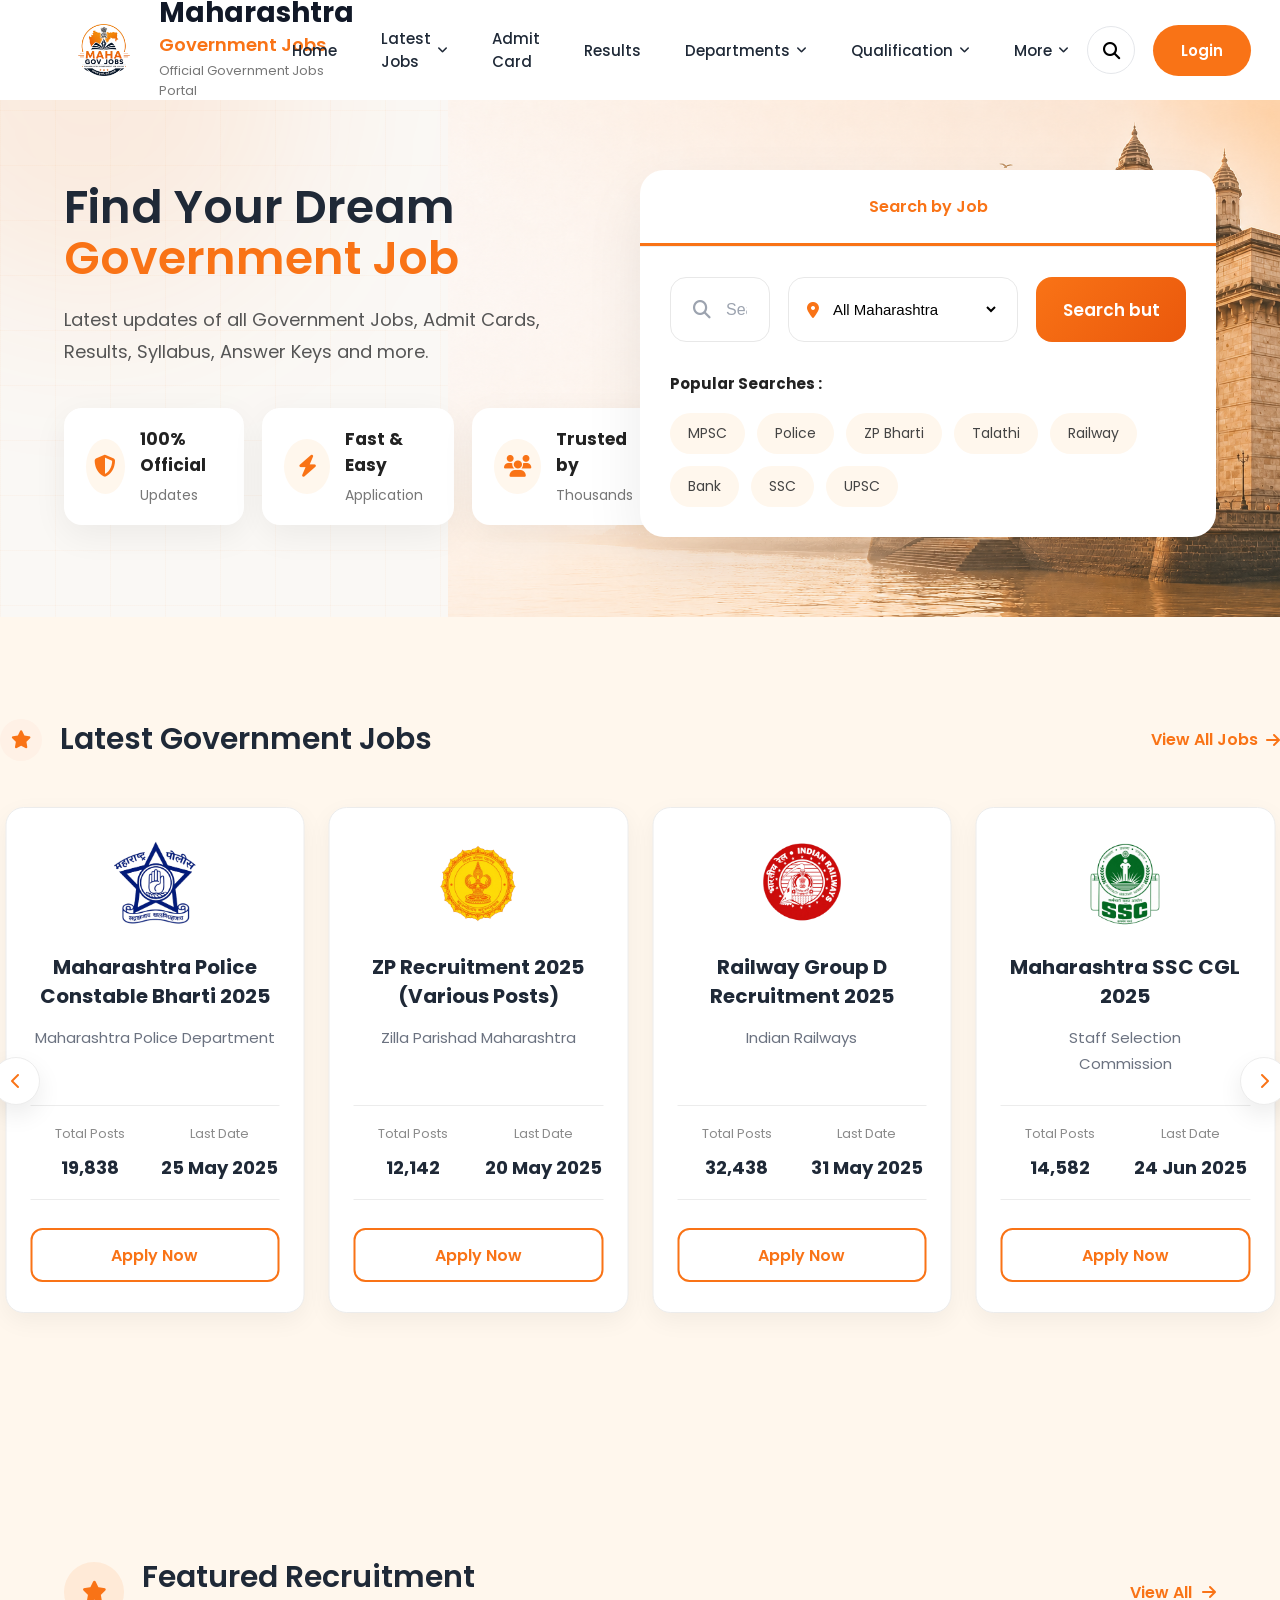
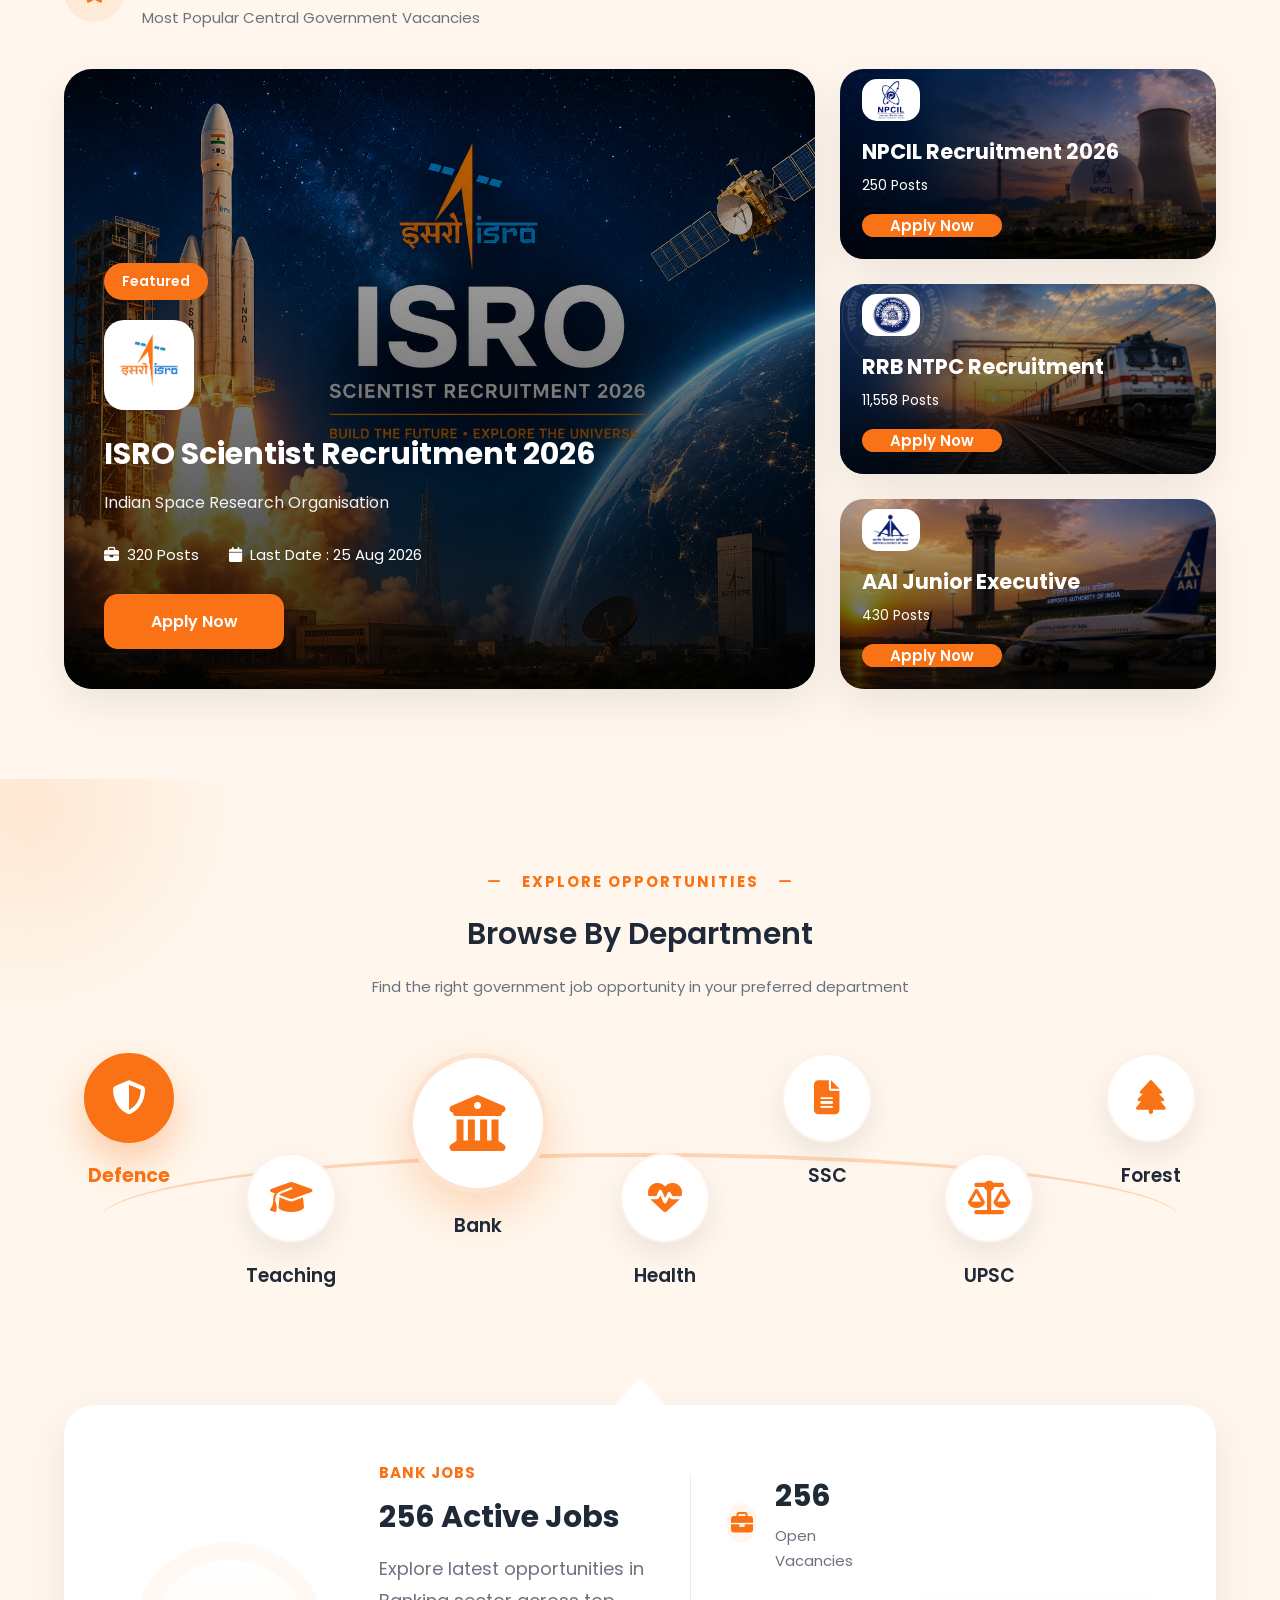
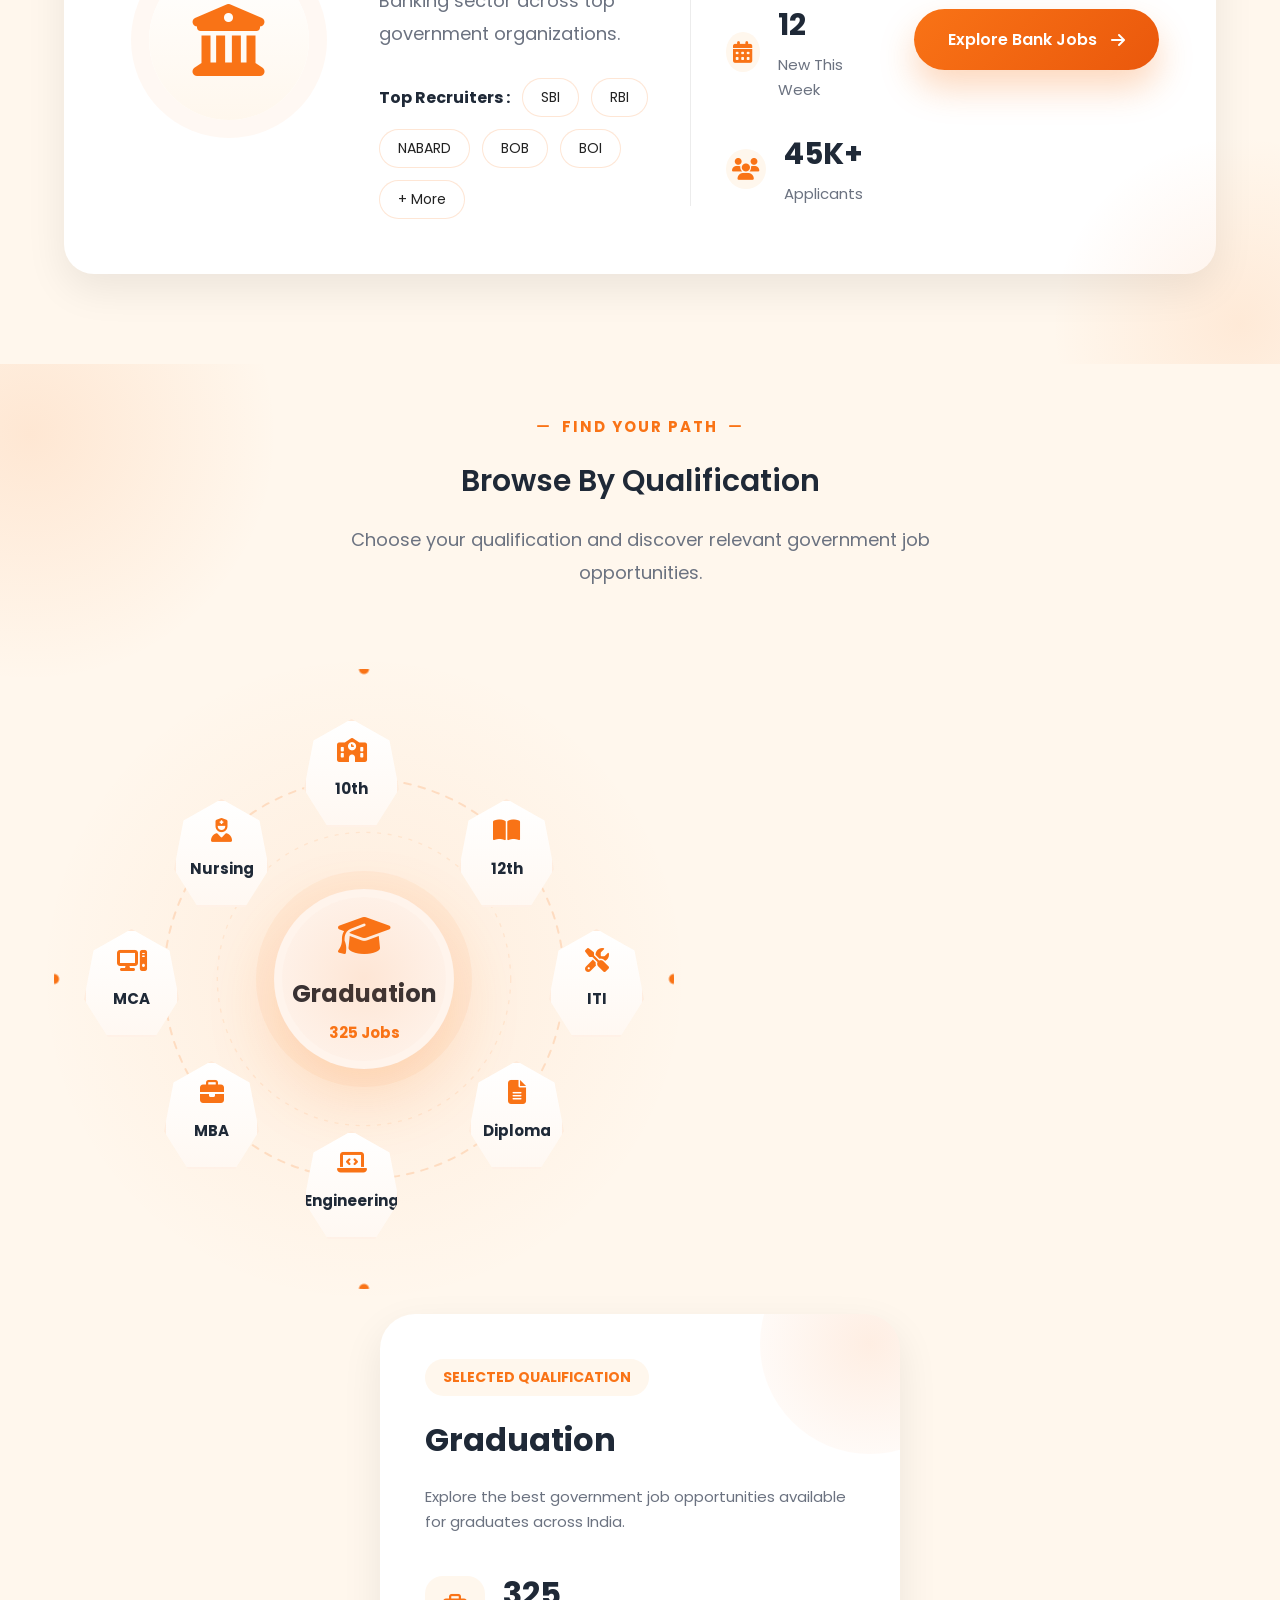
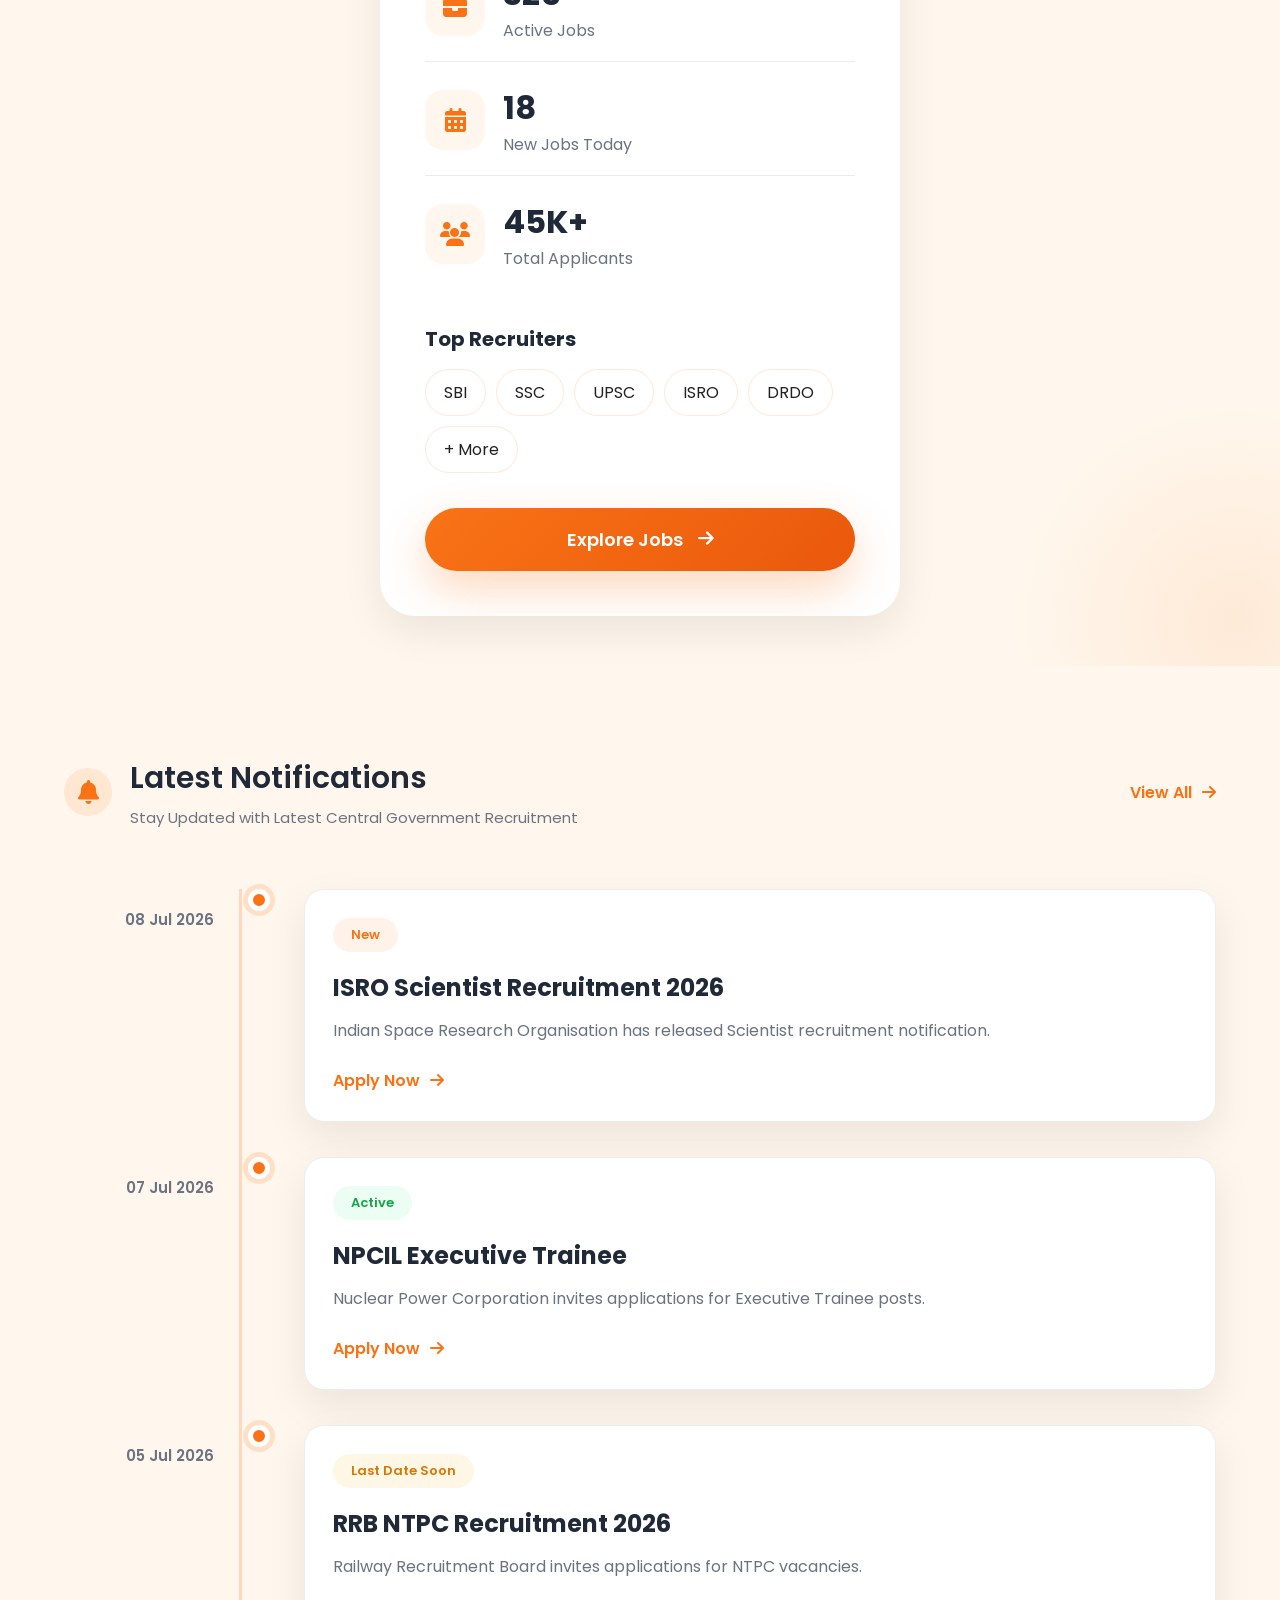
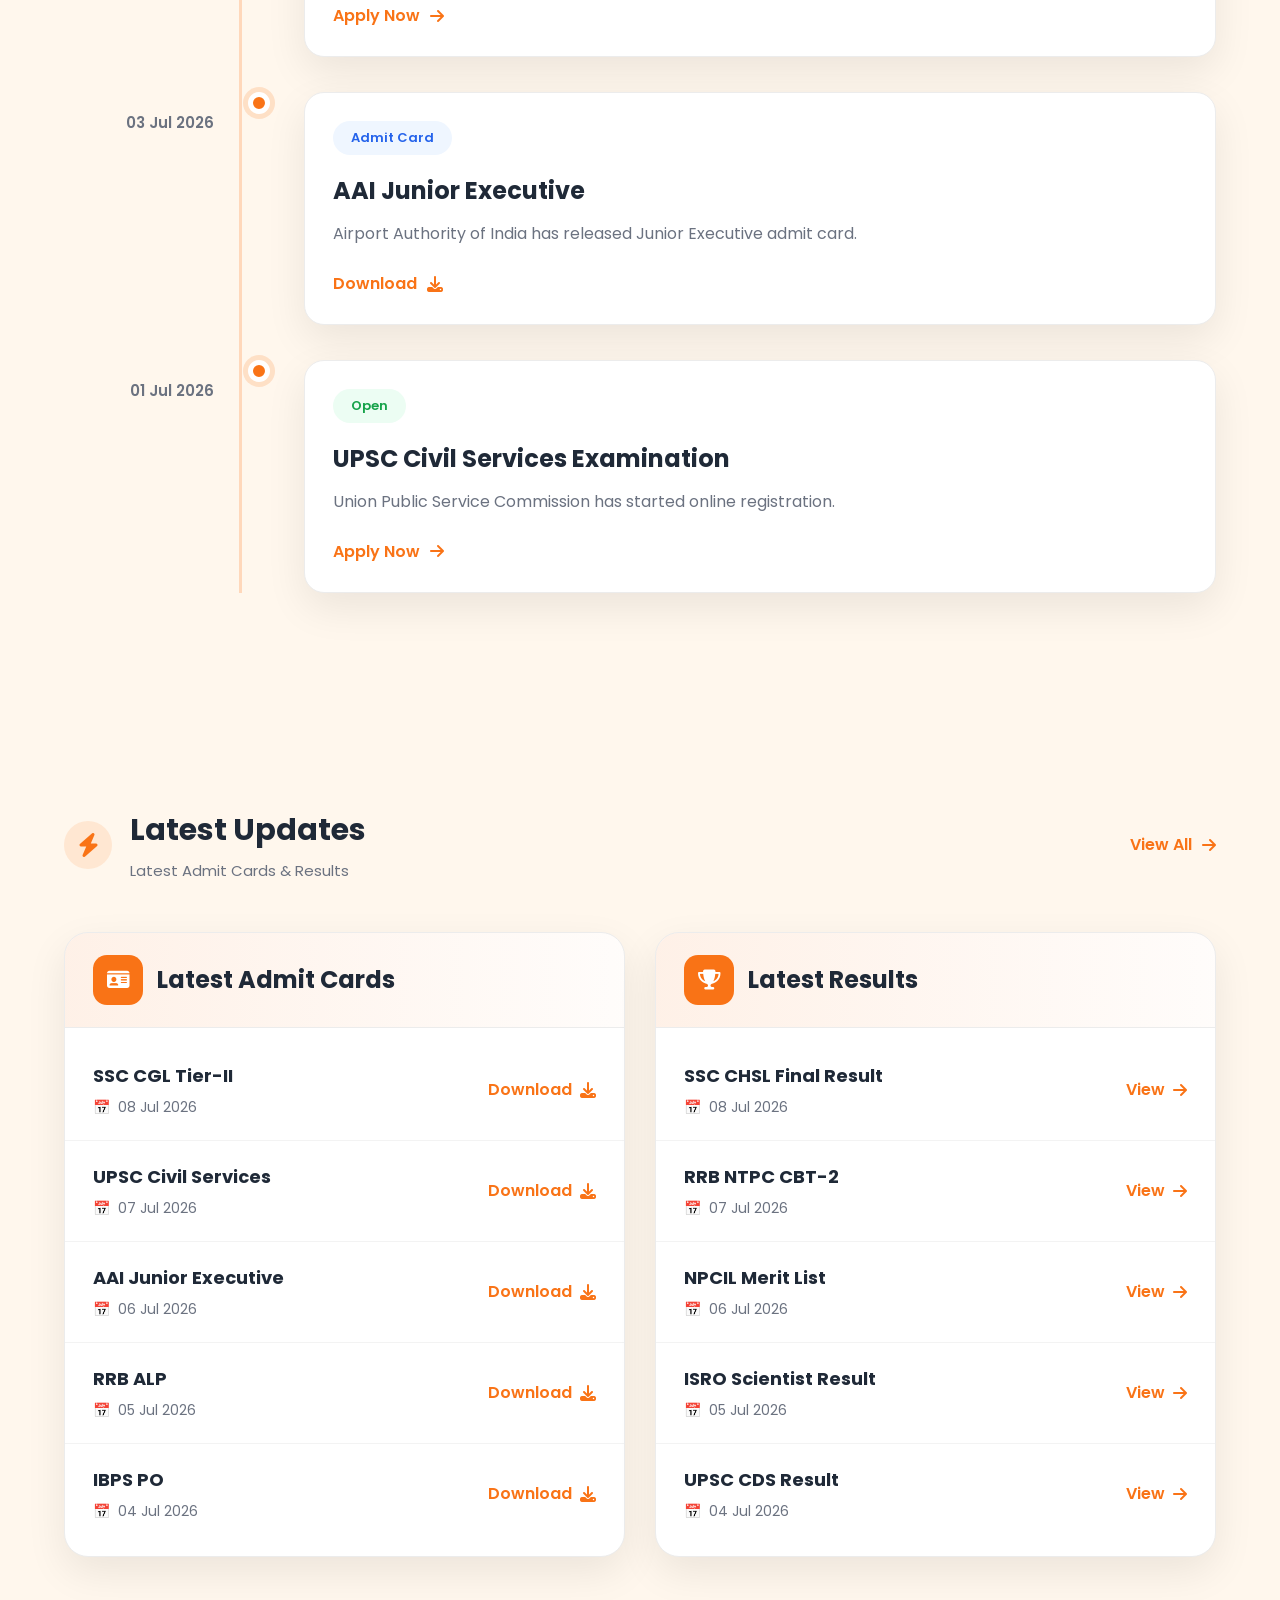
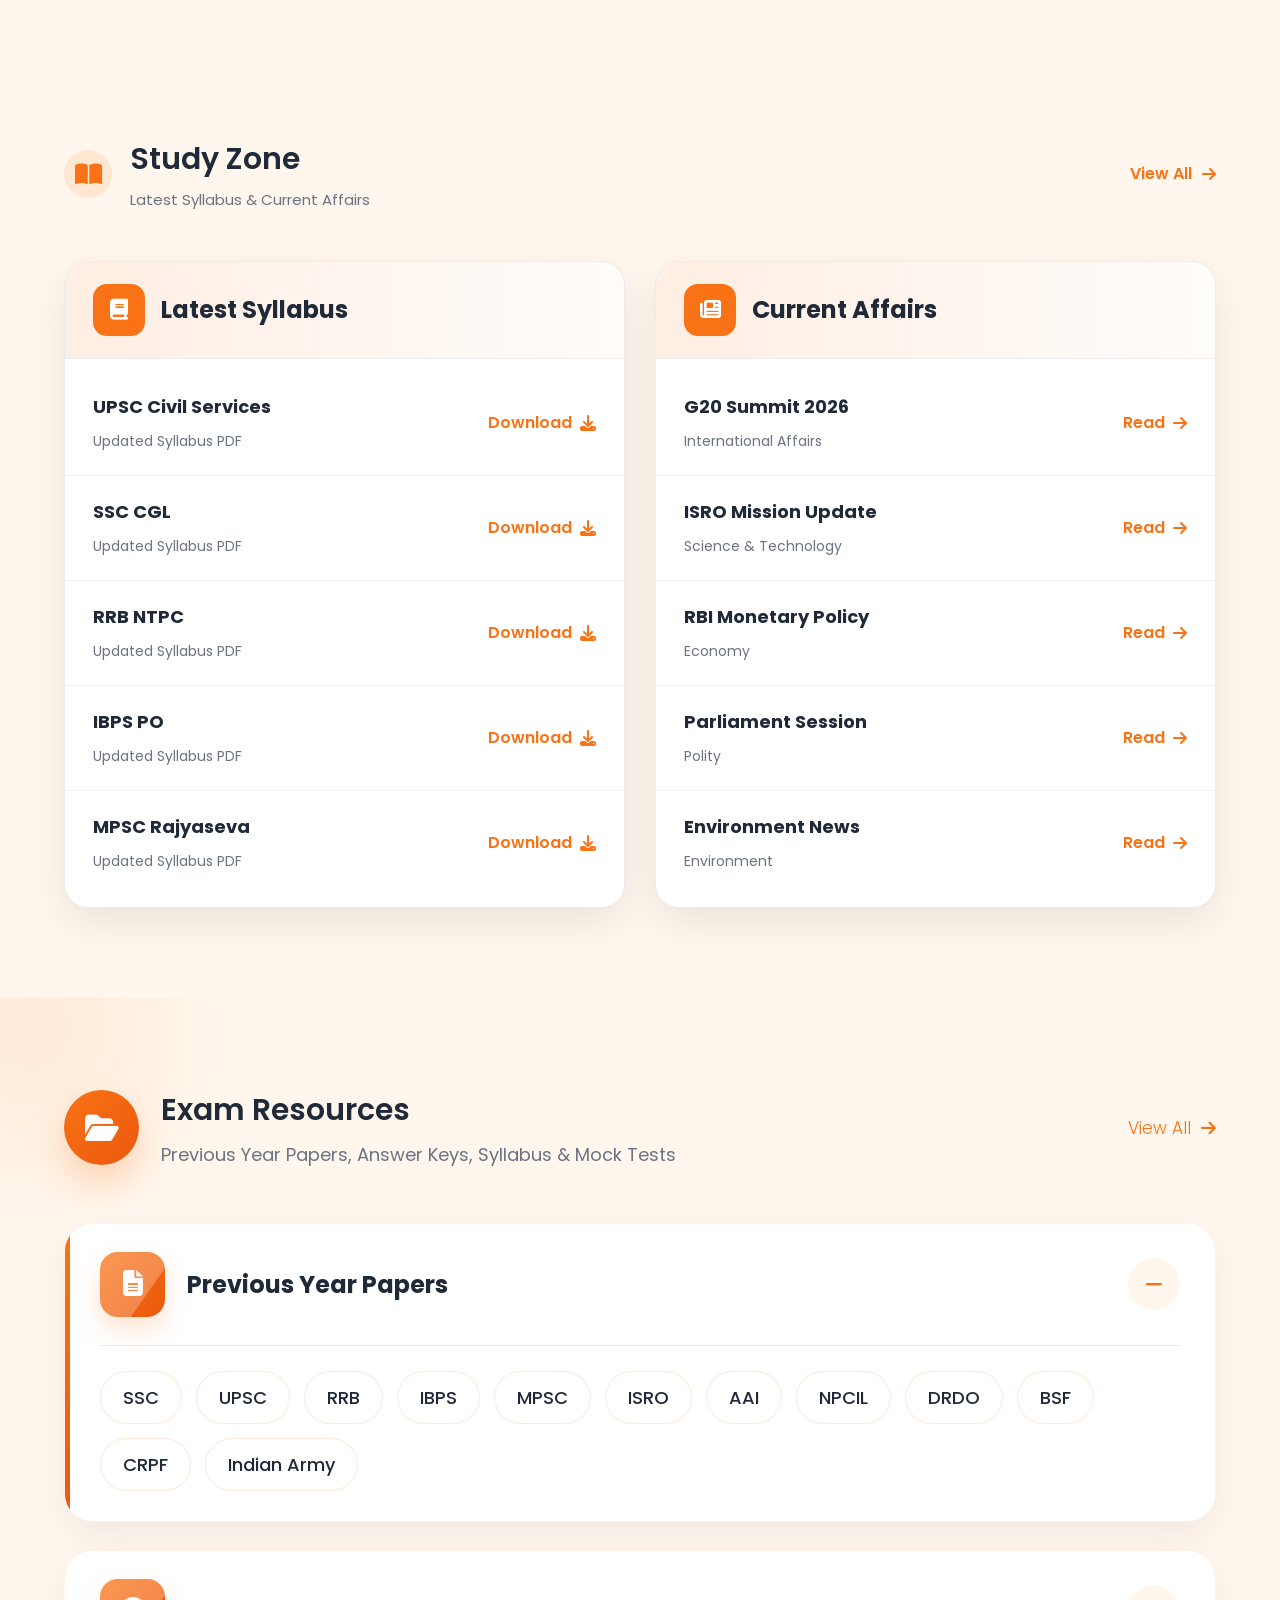
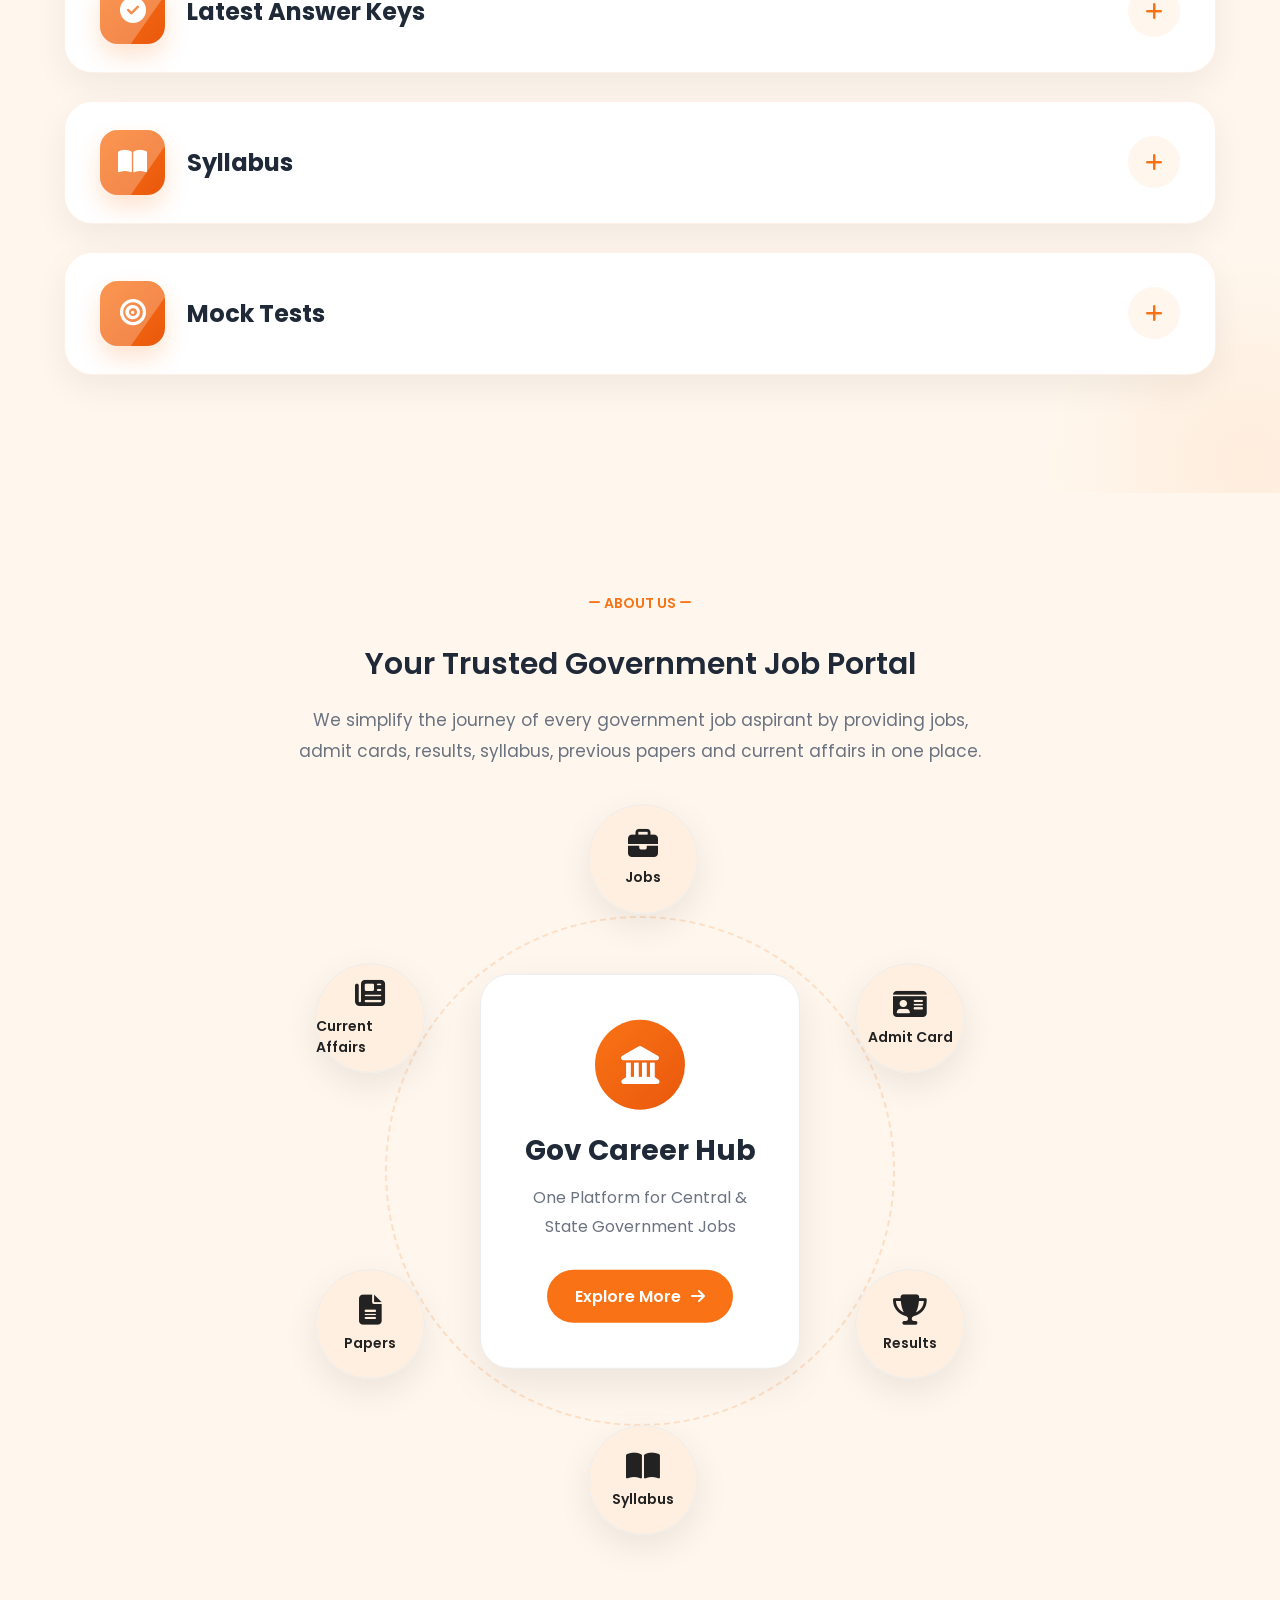
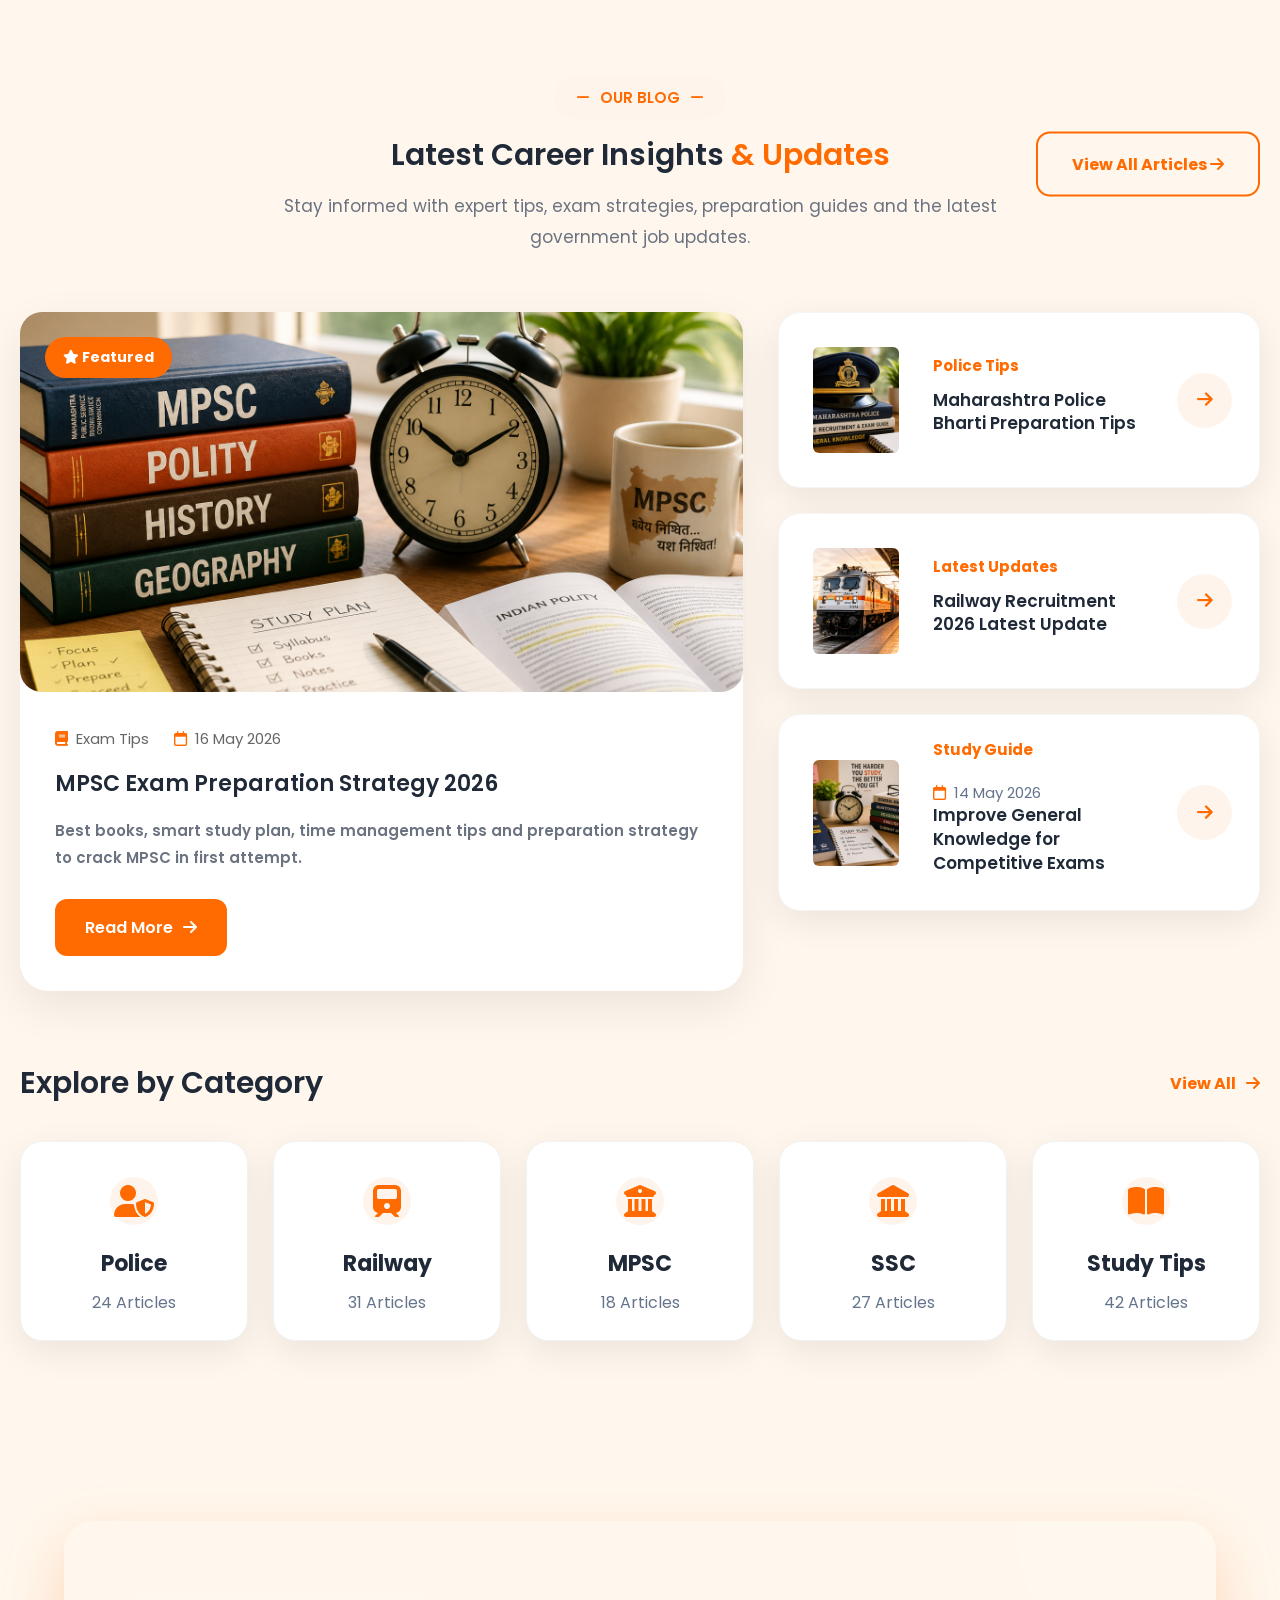
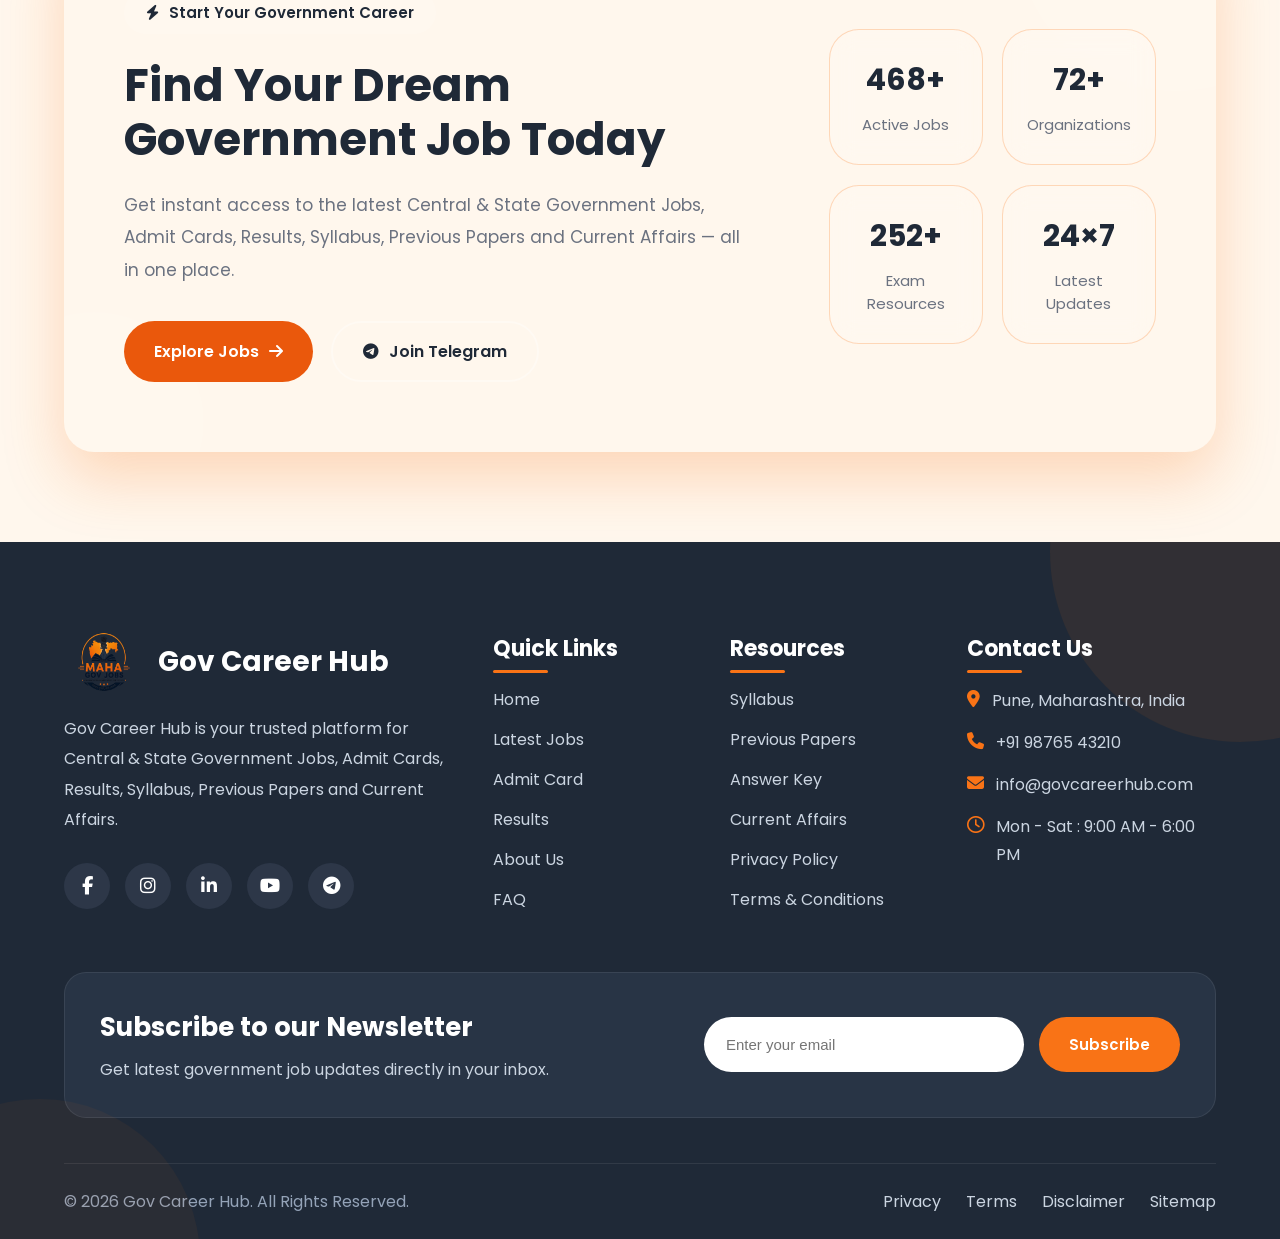
==== commit 84421627: "Update website and fix repository" ====
--- a/index.html
+++ b/index.html
@@ -2951,6 +2951,333 @@
 
 </section>
 
+<!--=========================================
+        BLOG SECTION START
+==========================================-->
+
+<section class="blog-section">
+
+    <div class="container">
+
+        <!-- Section Heading -->
+
+        <div class="blog-heading">
+
+            <span class="blog-tag">
+                                                <i class="fa-solid fa-minus"></i>
+
+                OUR BLOG
+                                                <i class="fa-solid fa-minus"></i>
+
+            </span>
+
+            <h2>
+                Latest Career Insights
+                <span>& Updates</span>
+            </h2>
+
+            <p>
+                Stay informed with expert tips, exam strategies,
+                preparation guides and the latest government job updates.
+            </p>
+
+            <a href="blog.html" class="blog-btn">
+                View All Articles
+                <i class="fa-solid fa-arrow-right"></i>
+            </a>
+
+        </div>
+
+        <!-- Blog Grid -->
+
+        <div class="blog-grid">
+
+            <!--=========================
+                Featured Blog
+            ==========================-->
+
+            <div class="featured-blog">
+
+                <div class="featured-image">
+
+                    <span class="featured-badge">
+                        <i class="fa-solid fa-star"></i>
+                        Featured
+                    </span>
+
+                    <img src="image/blog featured.png" alt="Featured Blog">
+
+                </div>
+
+                <div class="featured-content">
+
+                    <div class="blog-meta">
+
+                        <span>
+                            <i class="fa-solid fa-book"></i>
+                            Exam Tips
+                        </span>
+
+                        <span>
+                            <i class="fa-regular fa-calendar"></i>
+                            16 May 2026
+                        </span>
+
+                    </div>
+
+                    <h3>
+                        MPSC Exam Preparation Strategy 2026
+                    </h3>
+
+                    <p>
+
+                        Best books, smart study plan,
+                        time management tips and
+                        preparation strategy to crack
+                        MPSC in first attempt.
+
+                    </p>
+
+                    <a href="#" class="read-btn">
+
+                        Read More
+
+                        <i class="fa-solid fa-arrow-right"></i>
+
+                    </a>
+
+                </div>
+
+            </div>
+
+            <!--=========================
+                Right Blog Cards
+            ==========================-->
+
+            <div class="blog-right">
+
+                <!-- Card 1 -->
+
+                <article class="mini-blog">
+
+                    <img src="image/blog police.png" alt="Police">
+
+                    <div>
+
+                        <span class="mini-category">
+
+                            Police Tips
+
+                        </span>
+
+                        <h4>
+
+                            Maharashtra Police Bharti
+                            Preparation Tips
+
+                        </h4>
+
+                    </div>
+
+                    <a href="#">
+
+                        <i class="fa-solid fa-arrow-right"></i>
+
+                    </a>
+
+                </article>
+
+                <!-- Card 2 -->
+
+                <article class="mini-blog">
+
+                    <img src="image/blog railway.png" alt="Railway">
+
+                    <div>
+
+                        <span class="mini-category">
+
+                            Latest Updates
+
+                        </span>
+
+                        <h4>
+
+                            Railway Recruitment 2026
+                            Latest Update
+
+                        </h4>
+
+                    </div>
+
+                    <a href="#">
+
+                        <i class="fa-solid fa-arrow-right"></i>
+
+                    </a>
+
+                </article>
+
+                <!-- Card 3 -->
+
+                <article class="mini-blog">
+
+                    <img src="image/blog study.png" alt="Study">
+
+                    <div>
+
+                        <span class="mini-category">
+
+                            Study Guide
+
+                        </span>
+
+                        <div class="mini-date">
+        <i class="fa-regular fa-calendar"></i>
+        14 May 2026
+    </div>
+
+
+                        <h4>
+
+                            Improve General Knowledge
+                            for Competitive Exams
+
+                        </h4>
+
+                    </div>
+
+                    <a href="#">
+
+                        <i class="fa-solid fa-arrow-right"></i>
+
+                    </a>
+
+                </article>
+
+            </div>
+
+        </div>
+
+        <!--=========================================
+        EXPLORE BY CATEGORY
+==========================================-->
+
+<div class="blog-category-section">
+
+    <div class="category-header">
+
+        <h3>Explore by Category</h3>
+
+        <a href="#">
+            View All
+            <i class="fa-solid fa-arrow-right"></i>
+        </a>
+
+    </div>
+
+    <div class="category-grid">
+
+        <!-- Category 1 -->
+
+        <a href="#" class="category-card">
+
+            <div class="category-icon">
+
+                <i class="fa-solid fa-user-shield"></i>
+
+            </div>
+
+            <h4>Police</h4>
+
+            <span>24 Articles</span>
+
+        </a>
+
+        <!-- Category 2 -->
+
+        <a href="#" class="category-card">
+
+            <div class="category-icon">
+
+                <i class="fa-solid fa-train"></i>
+
+            </div>
+
+            <h4>Railway</h4>
+
+            <span>31 Articles</span>
+
+        </a>
+
+        <!-- Category 3 -->
+
+        <a href="#" class="category-card">
+
+            <div class="category-icon">
+
+                <i class="fa-solid fa-building-columns"></i>
+
+            </div>
+
+            <h4>MPSC</h4>
+
+            <span>18 Articles</span>
+
+        </a>
+
+        <!-- Category 4 -->
+
+        <a href="#" class="category-card">
+
+            <div class="category-icon">
+
+                <i class="fa-solid fa-landmark"></i>
+
+            </div>
+
+            <h4>SSC</h4>
+
+            <span>27 Articles</span>
+
+        </a>
+
+        <!-- Category 5 -->
+
+        <a href="#" class="category-card">
+
+            <div class="category-icon">
+
+                <i class="fa-solid fa-book-open"></i>
+
+            </div>
+
+            <h4>Study Tips</h4>
+
+            <span>42 Articles</span>
+
+        </a>
+
+    </div>
+
+</div>
+
+
+
+<!--=========================================
+        BLOG SECTION END
+==========================================-->
+
+</section>
+
+    </div>
+
+</section>
+
+<!--=========================================
+        BLOG SECTION END
+==========================================-->
+
 <!--======================================CTA SECTION=======================================-->
 
 <section class="cta-section">
--- a/style.css
+++ b/style.css
@@ -7394,4 +7394,768 @@
 
     }
 
+}
+
+/*=========================================
+        BLOG SECTION
+=========================================*/
+
+.blog-section{
+    padding:90px 0;
+    background:var(--secondary);
+    overflow:hidden;
+}
+
+.blog-section .container{
+    width:100%;
+    max-width:1400px;
+    margin:auto;
+    padding:0 20px;
+}
+
+/*=========================================
+        HEADING
+=========================================*/
+
+.blog-heading{
+    text-align:center;
+    margin-bottom:60px;
+    position:relative;
+}
+
+.blog-tag{
+
+    display:inline-flex;
+    align-items:center;
+    gap:10px;
+
+    padding:10px 22px;
+
+    background:#fff4eb;
+
+    border-radius:50px;
+
+    color:#ff6b00;
+
+    font-size:15px;
+
+    font-weight:600;
+
+    margin-bottom:18px;
+
+}
+
+
+.blog-heading h2{
+
+    font-size:30px;
+
+    font-weight:600;
+
+    color:var(--black);
+
+    line-height:1.2;
+
+    margin-bottom:18px;
+
+}
+
+.blog-heading h2 span{
+
+    color:#ff6b00;
+
+}
+
+.blog-heading p{
+
+    max-width:720px;
+
+    margin:auto;
+
+    font-size:17px;
+
+    line-height:1.8;
+
+    color:var(--gray);
+
+}
+
+.blog-btn{
+
+    position:absolute;
+
+    right:0;
+
+    top:50%;
+
+    transform:translateY(-50%);
+
+    padding:18px 34px;
+
+    border:2px solid #ff6b00;
+
+    border-radius:14px;
+
+    color:#ff6b00;
+
+    text-decoration:none;
+
+    font-weight:700;
+
+    transition:.35s;
+
+}
+
+.blog-btn:hover{
+
+    background:#ff6b00;
+
+    color:#fff;
+
+}
+
+/*=========================================
+        GRID
+=========================================*/
+
+.blog-grid{
+
+    display:grid;
+
+    grid-template-columns:1.5fr 1fr;
+
+    gap:35px;
+
+    align-items:start;
+
+}
+
+/*=========================================
+        FEATURED BLOG
+=========================================*/
+
+.featured-blog{
+
+    background:#fff;
+
+    border-radius:28px;
+
+    /* overflow:hidden; */
+
+    box-shadow:0 15px 45px rgba(0,0,0,.08);
+
+    transition:.35s;
+
+}
+
+.featured-blog:hover{
+
+    transform:translateY(-8px);
+
+    box-shadow:0 25px 60px rgba(0,0,0,.12);
+
+}
+
+.featured-image{
+
+    position:relative;
+
+    height:380px;
+
+    overflow:hidden;
+    border-radius: 22px;
+
+}
+
+.featured-image img{
+
+    width:100%;
+
+    height:380px;
+
+    object-fit:cover;
+
+    transition:.5s;
+
+}
+
+.featured-blog:hover img{
+
+    transform:scale(1.08);
+
+}
+
+.featured-badge{
+
+    position:absolute;
+
+    top:25px;
+
+    left:25px;
+
+    background:#ff6b00;
+
+    color:#fff;
+
+    padding:10px 18px;
+
+    border-radius:30px;
+
+    font-size:14px;
+
+    font-weight:700;
+
+    z-index:5;
+
+}
+
+.featured-content{
+
+    padding:35px;
+
+}
+
+.blog-meta{
+
+    display:flex;
+
+    gap:25px;
+
+    margin-bottom:20px;
+
+}
+
+.blog-meta span{
+
+    display:flex;
+
+    align-items:center;
+
+    gap:8px;
+
+    color:#666;
+
+    font-size:15px;
+
+}
+
+.blog-meta i{
+
+    color:#ff6b00;
+
+}
+
+.featured-content h3{
+
+    font-size:22px;
+
+    color:var(--black);
+
+    margin-bottom:18px;
+    font-weight: 600;
+
+    line-height:1.3;
+
+}
+
+.featured-content p{
+
+    font-size:15px;
+
+    color:var(--gray);
+
+    line-height:1.8;
+    font-weight: 600;
+
+    margin-bottom:28px;
+
+}
+
+.read-btn{
+
+    display:inline-flex;
+
+    align-items:center;
+
+    gap:10px;
+
+    padding:16px 30px;
+
+    background:#ff6b00;
+
+    color:#fff;
+
+    text-decoration:none;
+
+    border-radius:12px;
+
+    font-weight:600;
+
+    transition:.35s;
+
+}
+
+.read-btn:hover{
+
+    background:#ff7b1f;
+
+    transform:translateY(-3px);
+
+}
+
+/*=========================================
+        RIGHT BLOG SECTION
+=========================================*/
+
+.blog-right{
+
+    display:flex;
+
+    flex-direction:column;
+
+    gap:25px;
+
+}
+
+/*=========================================
+        MINI BLOG CARD
+=========================================*/
+
+.mini-blog{
+
+    background:#fff;
+
+    border-radius:22px;
+
+    padding:22px;
+
+    display:grid;
+
+    grid-template-columns:110px 1fr 60px;
+
+    align-items:center;
+
+    gap:22px;
+
+    box-shadow:0 10px 35px rgba(0,0,0,.08);
+
+    transition:.35s;
+
+    border:1px solid #f5f5f5;
+
+}
+
+.mini-blog:hover{
+
+    transform:translateY(-6px);
+
+    box-shadow:0 20px 45px rgba(0,0,0,.12);
+
+}
+
+/*=========================================
+        BLOG IMAGE
+=========================================*/
+
+.mini-blog img{
+
+    width:130px;
+
+    height:130px;
+
+    border-radius:18px;
+
+    object-fit:cover;
+
+    /* background:#fff5ed; */
+
+    padding:12px;
+
+}
+
+/*=========================================
+        CATEGORY
+=========================================*/
+
+.mini-category{
+
+    display:inline-block;
+
+    color:#ff6b00;
+
+    font-size:15px;
+
+    font-weight:700;
+
+    margin-bottom:12px;
+
+}
+
+/*=========================================
+        TITLE
+=========================================*/
+
+.mini-blog h4{
+
+    font-size:17px;
+
+    line-height:1.4;
+
+    color:var(--black);
+
+    font-weight:600;
+
+    margin-bottom:12px;
+
+    transition:.3s;
+
+}
+
+
+
+/*=========================================
+        DATE
+=========================================*/
+
+.mini-date{
+
+    display:flex;
+
+    align-items:center;
+
+    gap:8px;
+
+    color:#64748b;
+
+    font-size:15px;
+
+    margin-top:8px;
+
+}
+
+.mini-date i{
+
+    color:#ff6b00;
+
+}
+
+/*=========================================
+        ARROW BUTTON
+=========================================*/
+
+.mini-blog a{
+
+    width:55px;
+
+    height:55px;
+
+    border-radius:50%;
+
+    background:#fff4eb;
+
+    color:#ff6b00;
+
+    display:flex;
+
+    justify-content:center;
+
+    align-items:center;
+
+    text-decoration:none;
+
+    font-size:18px;
+
+    transition:.35s;
+
+}
+
+.mini-blog:hover a{
+
+    background:#ff6b00;
+
+    color:#fff;
+
+    transform:rotate(-45deg);
+
+}
+
+/*=========================================
+        IMAGE ANIMATION
+=========================================*/
+
+.mini-blog img{
+
+    transition:.4s;
+
+}
+
+.mini-blog:hover img{
+
+    transform:scale(1.08);
+
+}
+
+/*=========================================
+        CATEGORY SECTION
+=========================================*/
+
+.blog-category-section{
+
+    margin-top:70px;
+
+}
+
+.category-header{
+
+    display:flex;
+
+    justify-content:space-between;
+
+    align-items:center;
+
+    margin-bottom:35px;
+
+}
+
+.category-header h3{
+
+    font-size:30px;
+
+    color:var(--black);
+
+    font-weight:600;
+
+}
+
+.category-header a{
+
+    text-decoration:none;
+
+    color:#ff6b00;
+
+    font-weight:700;
+
+    display:flex;
+
+    align-items:center;
+
+    gap:10px;
+
+    transition:.3s;
+
+}
+
+.category-header a:hover{
+
+    gap:16px;
+
+}
+
+/*=========================================
+        CATEGORY GRID
+=========================================*/
+
+.category-grid{
+
+    display:grid;
+
+    grid-template-columns:repeat(5,1fr);
+
+    gap:25px;
+
+}
+
+.category-card{
+
+    background:#fff;
+
+    border-radius:22px;
+
+    padding:35px 20px;
+
+    text-align:center;
+
+    text-decoration:none;
+
+    box-shadow:0 10px 35px rgba(0,0,0,.08);
+
+    border:1px solid #f2f2f2;
+
+    transition:.35s;
+    height: 200px;
+
+}
+
+.category-card:hover{
+
+    transform:translateY(-10px);
+
+    box-shadow:0 20px 45px rgba(0,0,0,.12);
+
+    border-color:#ff6b00;
+
+}
+
+.category-icon{
+
+    width:48px;
+
+    height:48px;
+
+    margin:auto;
+
+    border-radius:50%;
+
+    background:#fff4eb;
+
+    display:flex;
+
+    justify-content:center;
+
+    align-items:center;
+
+    font-size:32px;
+
+    color:#ff6b00;
+
+    margin-bottom:22px;
+
+    transition:.35s;
+
+}
+
+.category-card:hover .category-icon{
+
+    background:#ff6b00;
+
+    color:#fff;
+
+    transform:rotate(10deg) scale(1.1);
+
+}
+
+.category-card h4{
+
+    font-size:22px;
+
+    color:#1f2937;
+
+    margin-bottom:10px;
+
+}
+
+.category-card span{
+
+    color:#64748b;
+
+    font-size:16px;
+
+}
+
+/*=========================================
+        RESPONSIVE
+=========================================*/
+
+@media(max-width:992px){
+
+.blog-btn{
+
+    position:static;
+
+    transform:none;
+
+    margin-top:25px;
+
+    display:inline-flex;
+
+}
+
+.blog-grid{
+
+    grid-template-columns:1fr;
+
+}
+
+.category-grid{
+
+    grid-template-columns:repeat(2,1fr);
+
+}
+
+.newsletter-box{
+
+    flex-direction:column;
+
+    text-align:center;
+
+}
+
+.newsletter-left{
+
+    flex-direction:column;
+
+}
+
+.newsletter-right{
+
+    width:100%;
+
+}
+
+}
+
+@media(max-width:768px){
+
+.blog-heading h2{
+
+    font-size:38px;
+
+}
+
+.featured-content h3{
+
+    font-size:28px;
+
+}
+
+.mini-blog{
+
+    grid-template-columns:1fr;
+
+    text-align:center;
+
+}
+
+.mini-blog img{
+
+    margin:auto;
+
+}
+
+.category-grid{
+
+    grid-template-columns:1fr;
+
+}
+
+.newsletter-right{
+
+    flex-direction:column;
+
+}
+
+.newsletter-right button{
+
+    justify-content:center;
+
+    height:60px;
+
+}
+
+.newsletter-left h3{
+
+    font-size:28px;
+
+}
+
 }
--- a/responsive.css
+++ b/responsive.css
@@ -43,6 +43,204 @@
 
 }
 
+
+
+
+/*============= 1280 × 800 (Nest Hub Max) =============*/
+@media screen and (min-width:1201px) and (max-width:1280px) and (max-height:800px){
+
+    .container{
+        width:95%;
+    }
+
+    .header-container{
+        height:90px;
+    }
+
+    .logo{
+        gap:12px;
+    }
+
+    .logo img{
+        width:60px;
+    }
+
+    .logo-text h2{
+        font-size:24px;
+    }
+
+    .logo-text span{
+        font-size:16px;
+    }
+
+    .logo-text p{
+        font-size:12px;
+    }
+
+    .navbar{
+        margin-left:20px;
+    }
+
+    .nav-list{
+        gap:4px;
+    }
+
+    .nav-list li a{
+        padding:10px 10px;
+        font-size:14px;
+    }
+
+    .header-right{
+        gap:12px;
+    }
+
+    .search-btn{
+        width:42px;
+        height:42px;
+        font-size:15px;
+    }
+
+    .login-btn{
+        padding:11px 22px;
+        font-size:14px;
+    }
+
+    .dropdown-menu{
+        width:240px;
+    }
+}
+
+
+
+
+/*============= 1024 × 600 (Nest Hub) =============*/
+@media screen and (min-width:993px) and (max-width:1024px) and (max-height:1366px){
+
+    .container{
+        width:100%;
+    }
+
+    .header-container{
+        height:80px;
+    }
+
+    .logo{
+        gap:10px;
+    }
+
+    .logo img{
+        width:48px;
+    }
+
+    .logo-text h2{
+        font-size:15px;
+    }
+
+    .logo-text span{
+        font-size:14px;
+    }
+
+    .logo-text p{
+        display:none;
+    }
+
+    .navbar{
+        margin-left:10px;
+    }
+
+    .nav-list{
+        gap:1px;
+    }
+
+    .nav-list li a{
+        padding:8px 8px;
+        font-size:13px;
+    }
+
+    .header-right{
+        gap:10px;
+    }
+
+    .search-btn{
+        width:40px;
+        height:40px;
+        font-size:14px;
+    }
+
+    .login-btn{
+        padding:10px 18px;
+        font-size:13px;
+    }
+
+    .dropdown-menu{
+        width:220px;
+    }
+}
+
+/*============= 1024 × 600 (Nest Hub) =============*/
+@media screen and (min-width:993px) and (max-width:1024px) and (max-height:600px){
+
+    .container{
+        width:96%;
+    }
+
+    .header-container{
+        height:80px;
+    }
+
+    .logo{
+        gap:10px;
+    }
+
+    .logo img{
+        width:52px;
+    }
+
+    .logo-text h2{
+        font-size:20px;
+    }
+
+    .logo-text span{
+        font-size:14px;
+    }
+
+    .logo-text p{
+        display:none;
+    }
+
+    .navbar{
+        margin-left:10px;
+    }
+
+    .nav-list{
+        gap:2px;
+    }
+
+    .nav-list li a{
+        padding:8px 8px;
+        font-size:13px;
+    }
+
+    .header-right{
+        gap:10px;
+    }
+
+    .search-btn{
+        width:40px;
+        height:40px;
+        font-size:14px;
+    }
+
+    .login-btn{
+        padding:10px 18px;
+        font-size:13px;
+    }
+
+    .dropdown-menu{
+        width:220px;
+    }
+}
+
 /*============= 992px =============*/
 
 @media(max-width:992px){
@@ -665,6 +863,153 @@
         font-size:14px;
     }
 
+}
+
+/*==================================================
+  1280 × 800 (Nest Hub Max)
+==================================================*/
+@media screen and (min-width:1201px) and (max-width:1280px) and (max-height:800px){
+
+    .hero{
+        padding:40px 0;
+    }
+
+    .hero-container{
+        gap:35px;
+        align-items:center;
+    }
+
+    .hero-left{
+        flex:1;
+    }
+
+    .hero-right{
+        flex:1;
+    }
+
+    .hero-left h1{
+        font-size:52px;
+        line-height:1.15;
+    }
+
+    .hero-left p{
+        font-size:17px;
+        line-height:30px;
+        margin-top:18px;
+    }
+
+    .hero-features{
+        gap:15px;
+        margin-top:35px;
+    }
+
+    .feature-box{
+        width:165px;
+        padding:18px;
+    }
+
+    .search-card{
+        max-width:500px;
+        margin-left:auto;
+    }
+
+    .search-form{
+        gap:12px;
+    }
+
+    .search-input,
+    .location-select{
+        height:54px;
+    }
+
+    .hero-search-btn{
+        height:54px;
+        padding:0 26px;
+    }
+}
+
+/*==================================================
+  1024 × 600
+==================================================*/
+@media screen and (min-width:993px) and (max-width:1024px) and (max-height:600px){
+
+    .hero{
+        padding:25px 0;
+    }
+
+    .hero-container{
+        gap:25px;
+        align-items:center;
+    }
+
+    .hero-left{
+        flex:1;
+    }
+
+    .hero-right{
+        flex:1;
+    }
+
+    .hero-left h1{
+        font-size:42px;
+        line-height:1.15;
+    }
+
+    .hero-left p{
+        font-size:15px;
+        line-height:26px;
+        margin:15px 0 25px;
+    }
+
+    .hero-features{
+        gap:12px;
+    }
+
+    .feature-box{
+        width:145px;
+        padding:14px;
+    }
+
+    .feature-box h4{
+        font-size:18px;
+    }
+
+    .feature-box p{
+        font-size:13px;
+    }
+
+    .search-card{
+        max-width:430px;
+    }
+
+    .search-card h3{
+        font-size:20px;
+    }
+
+    .search-form{
+        gap:10px;
+    }
+
+    .search-input,
+    .location-select{
+        height:48px;
+        font-size:14px;
+    }
+
+    .hero-search-btn{
+        height:48px;
+        padding:0 20px;
+        font-size:14px;
+    }
+
+    .popular-search{
+        margin-top:18px;
+    }
+
+    .popular-search a{
+        padding:8px 14px;
+        font-size:13px;
+    }
 }
 
 /*======================================
@@ -875,6 +1220,151 @@
 
 }
 
+
+/*==================================================
+  1280 × 800 (Nest Hub Max)
+==================================================*/
+@media screen and (min-width:1201px) and (max-width:1280px) and (max-height:800px){
+
+    .featured-job-section{
+        padding:65px 0;
+    }
+
+    .featured-job-grid{
+        grid-template-columns:1.5fr 1fr;
+        gap:20px;
+    }
+
+    .featured-job-large-card{
+        min-height:470px;
+    }
+
+    .featured-job-content{
+        left:25px;
+        right:25px;
+        bottom:25px;
+    }
+
+    .featured-job-content h3{
+        font-size:26px;
+    }
+
+    .featured-job-content p{
+        font-size:15px;
+    }
+
+    .featured-job-logo{
+        width:75px;
+        height:75px;
+    }
+
+    .featured-job-logo img{
+        width:55px;
+        height:55px;
+    }
+
+    .featured-job-small-card{
+        height:190px;
+    }
+
+    .featured-job-small-content{
+        padding:18px;
+    }
+
+    .featured-job-small-content h4{
+        font-size:18px;
+    }
+   
+
+}
+
+
+/*==================================================
+  1024 × 600
+==================================================*/
+@media screen and (min-width:993px) and (max-width:1024px) and (max-height:600px){
+
+    .featured-job-section{
+        padding:45px 0;
+    }
+
+    .featured-job-header{
+        margin-bottom:30px;
+    }
+
+    .featured-job-grid{
+        grid-template-columns:1.45fr .95fr;
+        gap:18px;
+    }
+
+    .featured-job-large-card{
+        min-height:390px;
+    }
+
+    .featured-job-content{
+        left:20px;
+        right:20px;
+        bottom:20px;
+    }
+
+    .featured-job-tag{
+        font-size:12px;
+        padding:6px 12px;
+    }
+
+    .featured-job-content h3{
+        font-size:22px;
+        line-height:1.3;
+    }
+
+    .featured-job-content p{
+        font-size:14px;
+        line-height:1.5;
+    }
+
+    .featured-job-details{
+        gap:10px;
+    }
+
+    .featured-job-details span{
+        font-size:13px;
+    }
+
+    .featured-job-btn{
+        height:44px;
+        font-size:14px;
+    }
+
+    .featured-job-logo{
+        width:65px;
+        height:65px;
+    }
+
+    .featured-job-logo img{
+        width:48px;
+        height:48px;
+    }
+
+    .featured-job-small-card{
+        height:178px;
+    }
+
+    .featured-job-small-content{
+        padding:14px;
+    }
+
+    .featured-job-small-content h4{
+        font-size:16px;
+    }
+
+    .featured-job-small-btn{
+        height:36px;
+        font-size:13px;
+    }
+    
+
+}
+
 /*=========================================
 BROWSE DEPARTMENT RESPONSIVE
 =========================================*/
@@ -1293,6 +1783,197 @@
     }
 
 }
+
+
+/*==================================================
+  1280 × 800 (Nest Hub Max)
+==================================================*/
+@media screen and (min-width:1201px) and (max-width:1280px) and (max-height:800px){
+
+    .browse-department-section{
+        padding:70px 0;
+    }
+
+    .browse-department-heading{
+        margin-bottom:55px;
+    }
+
+    .browse-department-heading h2{
+        font-size:38px;
+    }
+
+    .browse-department-timeline{
+        gap:55px;
+        margin:75px 0;
+    }
+
+    .browse-department-icon{
+        width:90px;
+        height:90px;
+        font-size:34px;
+    }
+
+    .active-big{
+        width:120px;
+        height:120px;
+        font-size:48px;
+    }
+
+    .browse-department-content{
+        grid-template-columns:180px 1fr;
+        gap:30px;
+        padding:35px;
+        
+    }
+
+    .browse-department-circle{
+        width:150px;
+        height:150px;
+        font-size:64px;
+    }
+
+    .browse-department-center h3{
+        font-size:30px;
+    }
+
+    .browse-department-center p{
+        font-size:16px;
+    }
+
+    .browse-department-stats{
+        gap:25px;
+    }
+
+    .browse-department-button a{
+        padding:16px 30px;
+    }
+
+}
+
+/*==================================================
+  1024 × 600
+==================================================*/
+@media screen and (min-width:993px) and (max-width:1024px) and (max-height:600px){
+
+    .browse-department-section{
+        padding:45px 0;
+    }
+
+    .browse-department-heading{
+        margin-bottom:35px;
+    }
+
+    .browse-department-heading h2{
+        font-size:30px;
+    }
+
+    .browse-department-heading p{
+        font-size:15px;
+    }
+
+    .browse-department-timeline{
+        gap:30px;
+        margin:35px 0;
+        /* overflow-x:auto; */
+        /* justify-content:flex-start; */
+        padding-bottom:5px;
+        margin-top: 20px;
+        scrollbar-width:none;
+        padding: 20px 0;
+        
+    }
+
+    .browse-department-timeline::-webkit-scrollbar{
+        display:none;
+    }
+
+    .browse-department-icon{
+        width:70px;
+        height:70px;
+        font-size:28px;
+    }
+
+    .active-big{
+        width:95px;
+        height:95px;
+        font-size:38px;
+    }
+
+    .browse-department-item span{
+        font-size:14px;
+    }
+
+    .browse-department-content{
+        grid-template-columns:150px 1fr;
+        gap:20px;
+        padding:25px;
+    }
+
+    .browse-department-circle{
+        width:120px;
+        height:120px;
+        font-size:50px;
+    }
+
+    .browse-department-center h3{
+        font-size:24px;
+    }
+
+    .browse-department-center p{
+        font-size:14px;
+        line-height:1.6;
+    }
+
+    .browse-department-tags{
+        gap:8px;
+    }
+
+    .browse-department-tags span{
+        font-size:12px;
+        padding:6px 12px;
+    }
+
+    .browse-department-stats{
+        gap:18px;
+    }
+
+    .browse-department-stat strong{
+        font-size:22px;
+    }
+
+    .browse-department-stat span{
+        font-size:13px;
+    }
+
+    .browse-department-button a{
+        padding:14px 24px;
+        font-size:14px;
+    }
+
+}
+
+@media (max-width:1024px) and (max-height:600px){
+
+.browse-department-section{
+    padding:80px 0 70px;
+    min-height:900px;
+}
+
+.browse-department-wrapper{
+    min-height:820px;
+    height:auto;
+}
+
+.browse-department-timeline{
+    margin-top:30px;
+    margin-bottom:80px;
+}
+
+.browse-department-content{
+    margin-top:40px;
+}
+
+}
 /*=========================================
 QUALIFICATION RESPONSIVE
 =========================================*/
@@ -1349,6 +2030,114 @@
 
 }
 
+/*=========================================
+  1280 × 800 (Nest Hub Max)
+=========================================*/
+@media screen and (min-width:1201px) and (max-width:1280px)
+and (min-height:700px) and (max-height:820px){
+
+    .qualification-section{
+        padding:70px 0;
+    }
+
+    .qualification-wrapper{
+        gap:50px;
+        align-items:center;
+    }
+
+    .qualification-left{
+        width:640px;
+        height:640px;
+        margin-left: 320px;
+    }
+
+    .qualification-orbit{
+        width:540px;
+        height:540px;
+    }
+
+    .qualification-center-circle{
+        width:210px;
+        height:210px;
+    }
+
+    .qualification-center-circle i{
+        font-size:56px;
+    }
+
+    .qualification-center-circle h3{
+        font-size:30px;
+    }
+
+    .qualification-center-circle span{
+        font-size:18px;
+    }
+
+    .qualification-card{
+        width:115px;
+        height:130px;
+    }
+
+    .qualification-card i{
+        font-size:30px;
+    }
+
+    .qualification-card h4{
+        font-size:18px;
+    }
+
+    .qualification-card1{
+top:40px;
+left:40%;
+/* transform:translateX(-50%); */
+}
+
+.qualification-card2{
+top:120px;
+right:110px;
+}
+
+.qualification-card3{
+top:250px;
+right:20px;
+}
+
+.qualification-card4{
+bottom:110px;
+right:100px;
+}
+
+.qualification-card5{
+bottom:40px;
+left:40%;
+/* transform:translateX(-40%); */
+}
+
+.qualification-card6{
+bottom:110px;
+left:100px;
+}
+
+.qualification-card7{
+top:250px;
+left:20px;
+}
+
+.qualification-card8{
+top:120px;
+left:110px;
+}
+
+.qualification-card9{
+top:430px;
+left:50%;
+transform:translateX(-50%);
+margin-left:-260px;
+}
+  .qualification-right{
+    width: 100%;
+  }
+}
 /*============= 992px =============*/
 
 @media (max-width:992px){
@@ -1435,6 +2224,240 @@
 
 }
 
+@media screen and (min-width:800px) and (max-width:8053px){
+
+    .qualification-section{
+        padding:50px 0;
+    }
+
+    .qualification-wrapper{
+        gap:35px;
+        align-items:center;
+    }
+
+    .qualification-left{
+        width:600px;
+        height:600px;
+    }
+
+    .qualification-orbit{
+        width:400px;
+        height:400px;
+    }
+
+    .qualification-center-circle{
+        width:180px;
+        height:180px;
+    }
+
+    .qualification-center-circle i{
+        font-size:42px;
+    }
+
+    .qualification-center-circle h3{
+        font-size:24px;
+    }
+
+    .qualification-center-circle span{
+        font-size:15px;
+    }
+
+    .qualification-card{
+        width:95px;
+        height:108px;
+    }
+
+    .qualification-card i{
+        font-size:24px;
+    }
+
+    .qualification-card h4{
+        font-size:15px;
+    }
+
+    .qualification-right{
+        max-width:520px;
+    }
+
+    .qualification-title{
+        font-size:32px;
+    }
+
+    .qualification-description{
+        font-size:15px;
+        line-height:1.7;
+    }
+
+    .qualification-card1{
+top:40px;
+left:40%;
+/* transform:translateX(-50%); */
+}
+
+.qualification-card2{
+top:120px;
+right:110px;
+}
+
+.qualification-card3{
+top:250px;
+right:20px;
+}
+
+.qualification-card4{
+bottom:110px;
+right:100px;
+}
+
+.qualification-card5{
+bottom:40px;
+left:40%;
+/* transform:translateX(-40%); */
+}
+
+.qualification-card6{
+bottom:110px;
+left:100px;
+}
+
+.qualification-card7{
+top:250px;
+left:20px;
+}
+
+.qualification-card8{
+top:120px;
+left:110px;
+}
+
+.qualification-card9{
+top:430px;
+left:50%;
+transform:translateX(-50%);
+margin-left:-260px;
+}
+
+}
+
+
+/*=========================================
+  1024 × 600 (Nest Hub)
+=========================================*/
+@media screen and (min-width:1000px) and (max-width:1024px)
+and (max-height:600px){
+
+    .qualification-section{
+        padding:50px 0;
+    }
+
+    .qualification-wrapper{
+        gap:35px;
+        align-items:center;
+    }
+
+    .qualification-left{
+        width:600px;
+        height:600px;
+    }
+
+    .qualification-orbit{
+        width:400px;
+        height:400px;
+    }
+
+    .qualification-center-circle{
+        width:180px;
+        height:180px;
+    }
+
+    .qualification-center-circle i{
+        font-size:42px;
+    }
+
+    .qualification-center-circle h3{
+        font-size:24px;
+    }
+
+    .qualification-center-circle span{
+        font-size:15px;
+    }
+
+    .qualification-card{
+        width:95px;
+        height:108px;
+    }
+
+    .qualification-card i{
+        font-size:24px;
+    }
+
+    .qualification-card h4{
+        font-size:15px;
+    }
+
+    .qualification-right{
+        max-width:520px;
+    }
+
+    .qualification-title{
+        font-size:32px;
+    }
+
+    .qualification-description{
+        font-size:15px;
+        line-height:1.7;
+    }
+
+    .qualification-card1{
+top:40px;
+left:40%;
+/* transform:translateX(-50%); */
+}
+
+.qualification-card2{
+top:120px;
+right:110px;
+}
+
+.qualification-card3{
+top:250px;
+right:20px;
+}
+
+.qualification-card4{
+bottom:110px;
+right:100px;
+}
+
+.qualification-card5{
+bottom:40px;
+left:40%;
+/* transform:translateX(-40%); */
+}
+
+.qualification-card6{
+bottom:110px;
+left:100px;
+}
+
+.qualification-card7{
+top:250px;
+left:20px;
+}
+
+.qualification-card8{
+top:120px;
+left:110px;
+}
+
+.qualification-card9{
+top:430px;
+left:50%;
+transform:translateX(-50%);
+margin-left:-260px;
+}
+
+}
 /*============= 768px =============*/
 
 @media (max-width:768px){
@@ -1590,6 +2613,8 @@
     }
 
 }
+
+
 
 /*=========================================
 LATEST NOTIFICATIONS RESPONSIVE
@@ -3728,4 +4753,66 @@
         max-width:220px;
     }
 
-}+}
+
+
+
+
+
+
+
+
+
+
+
+
+
+
+
+
+
+
+
+
+
+
+
+
+
+
+
+
+
+
+
+
+
+
+
+
+
+
+
+
+
+
+
+
+
+
+
+
+
+
+
+
+
+
+
+
+
+
+
+
+
+
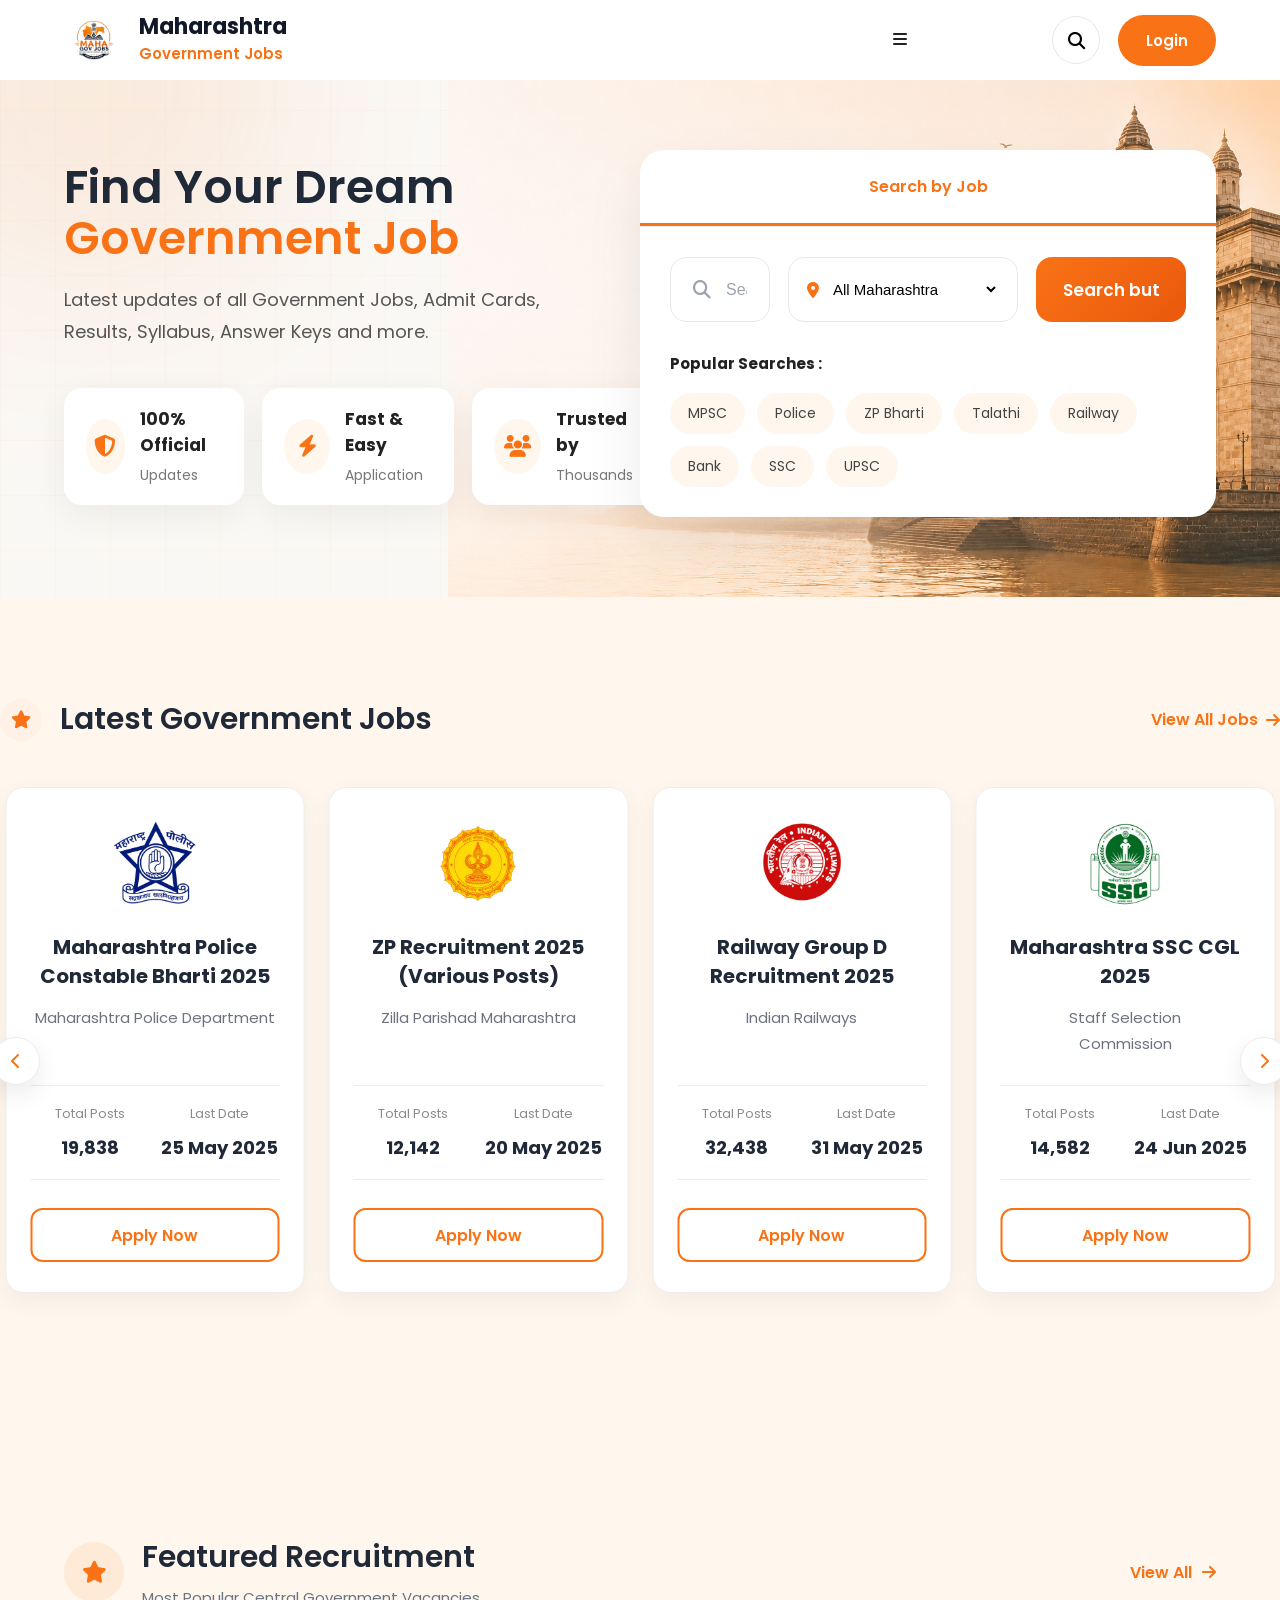
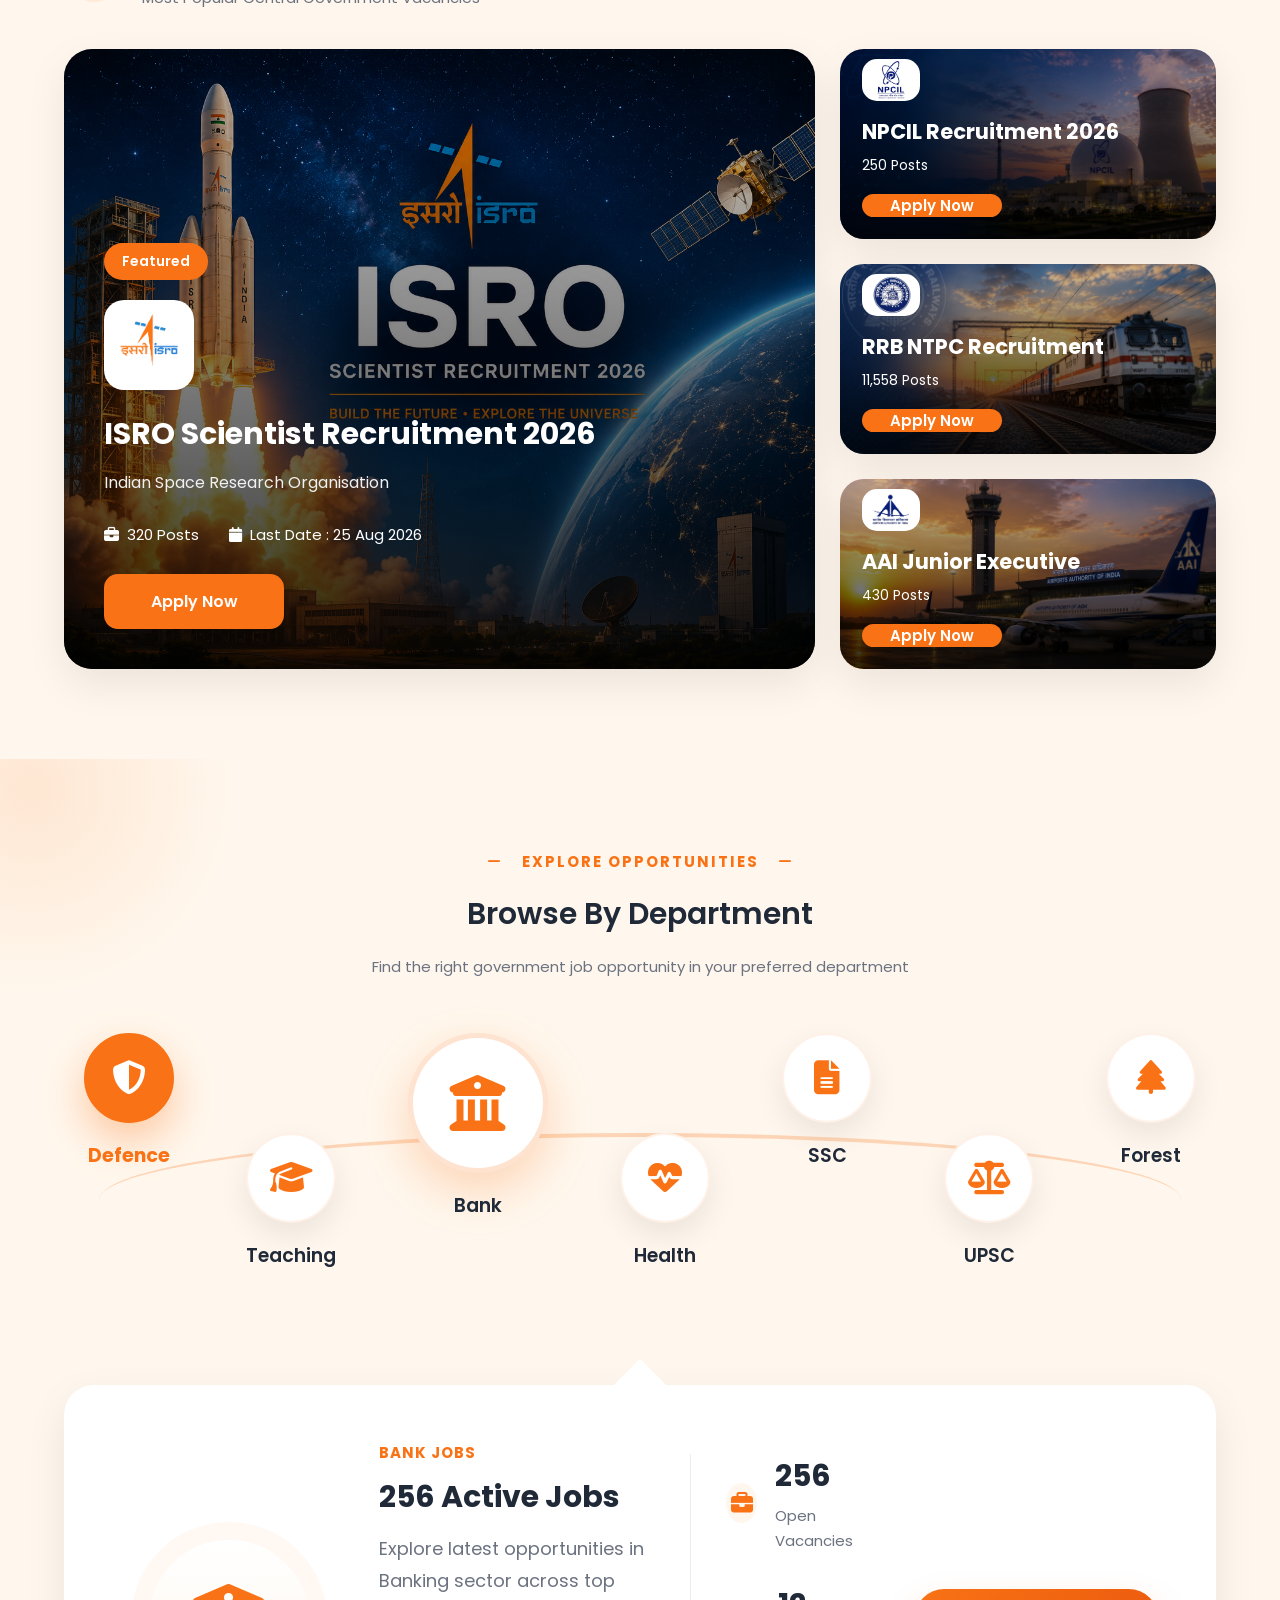
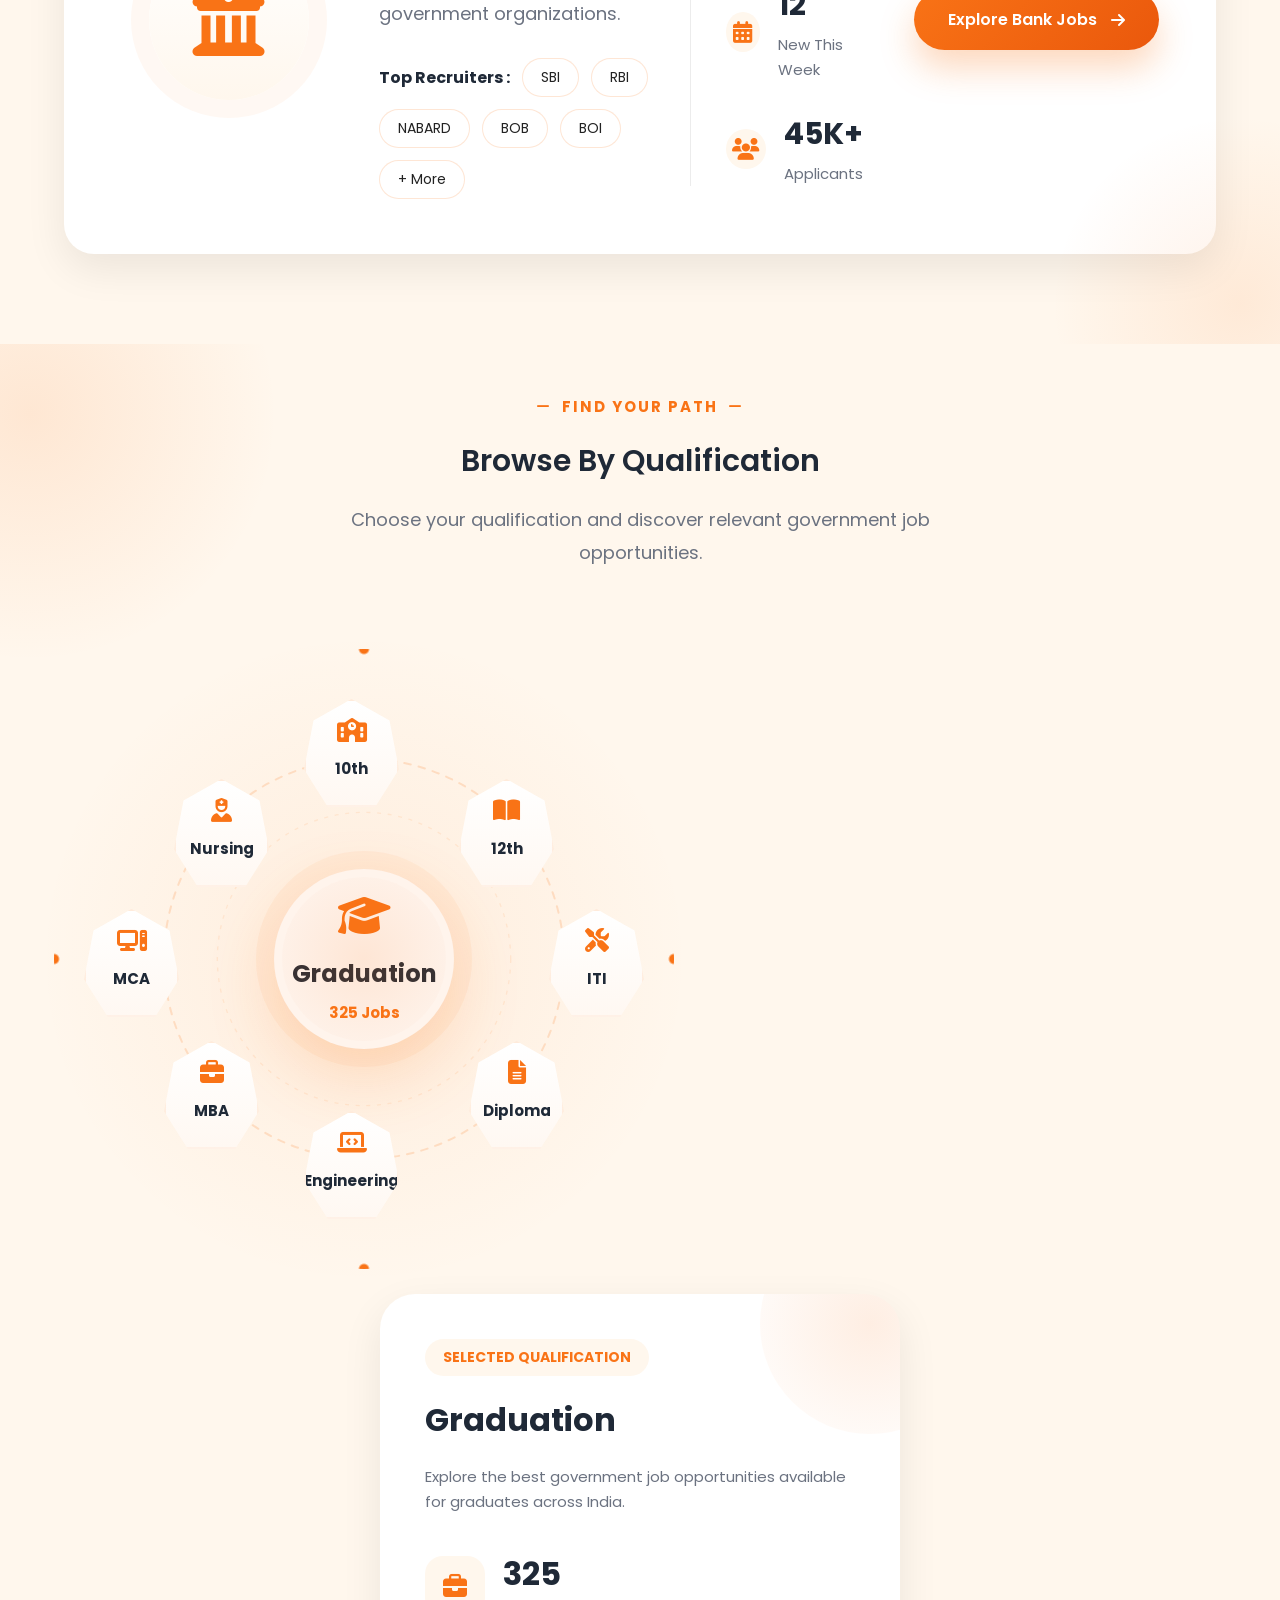
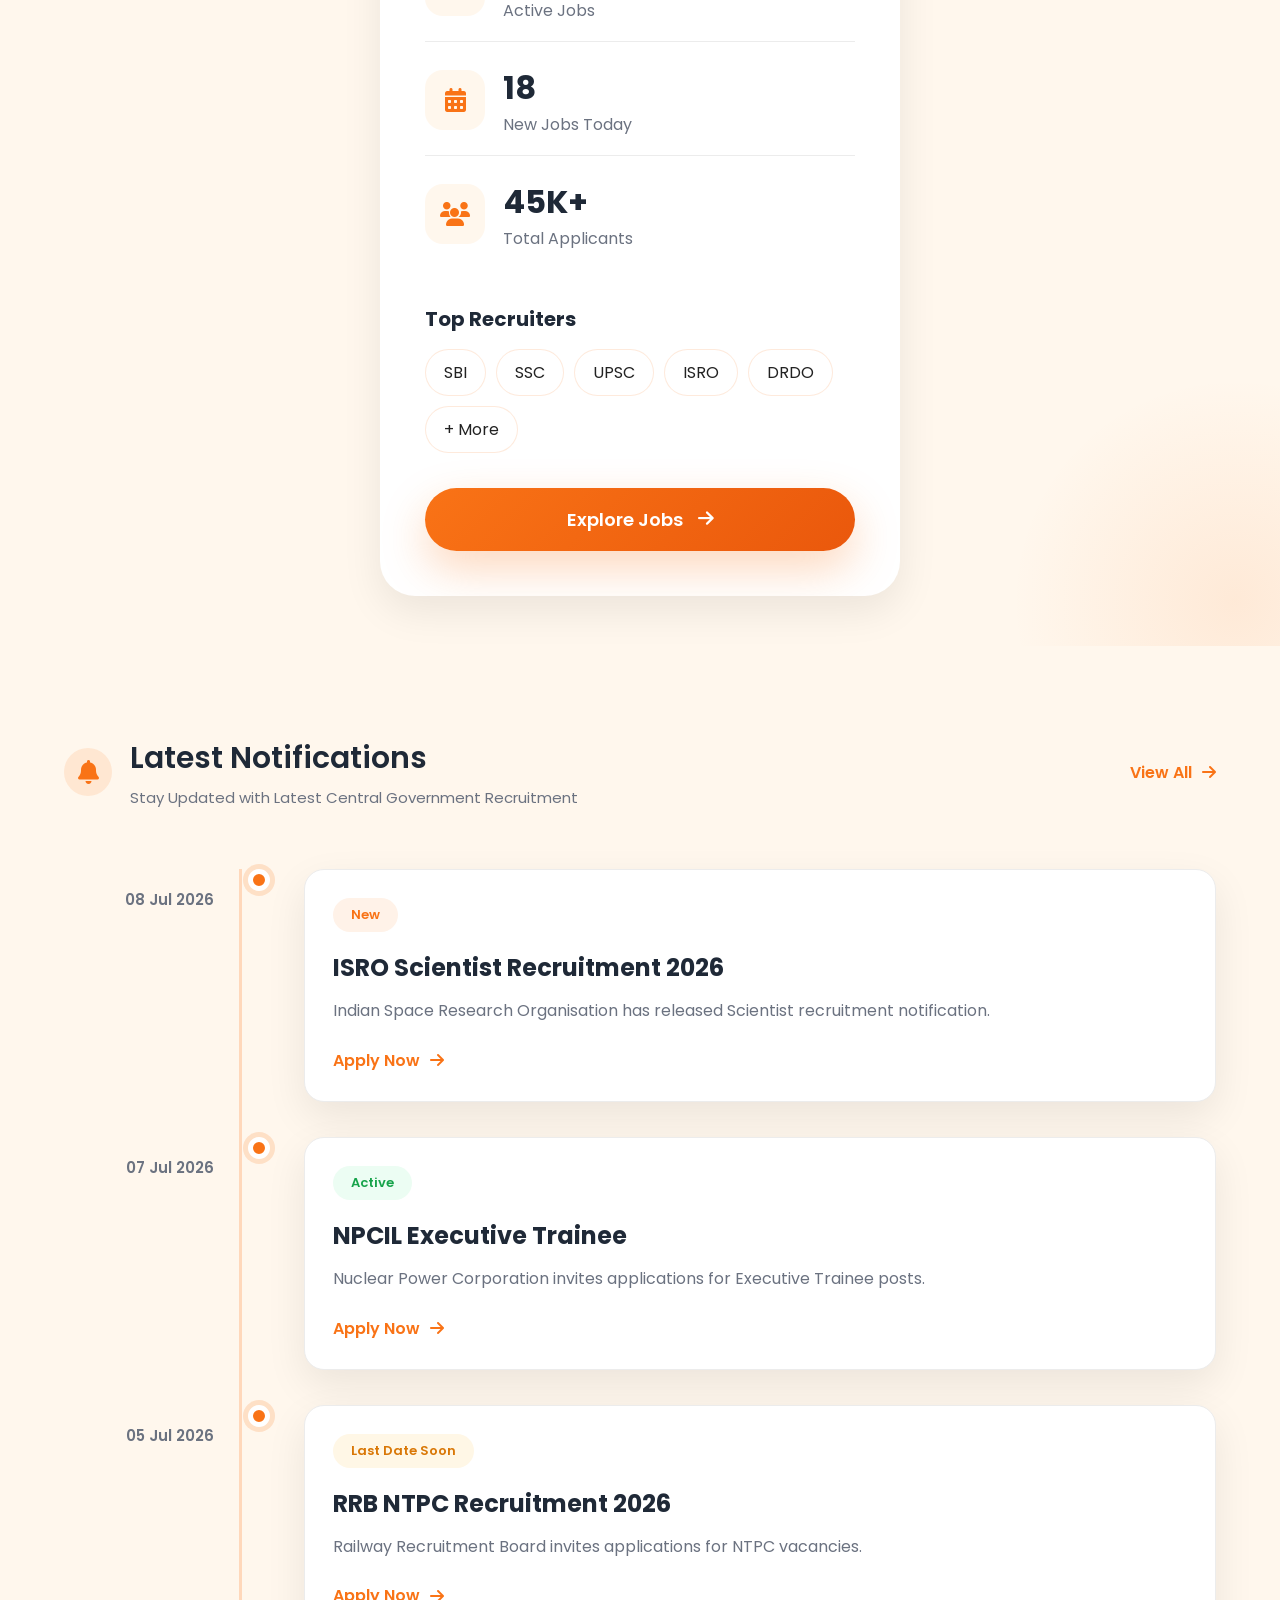
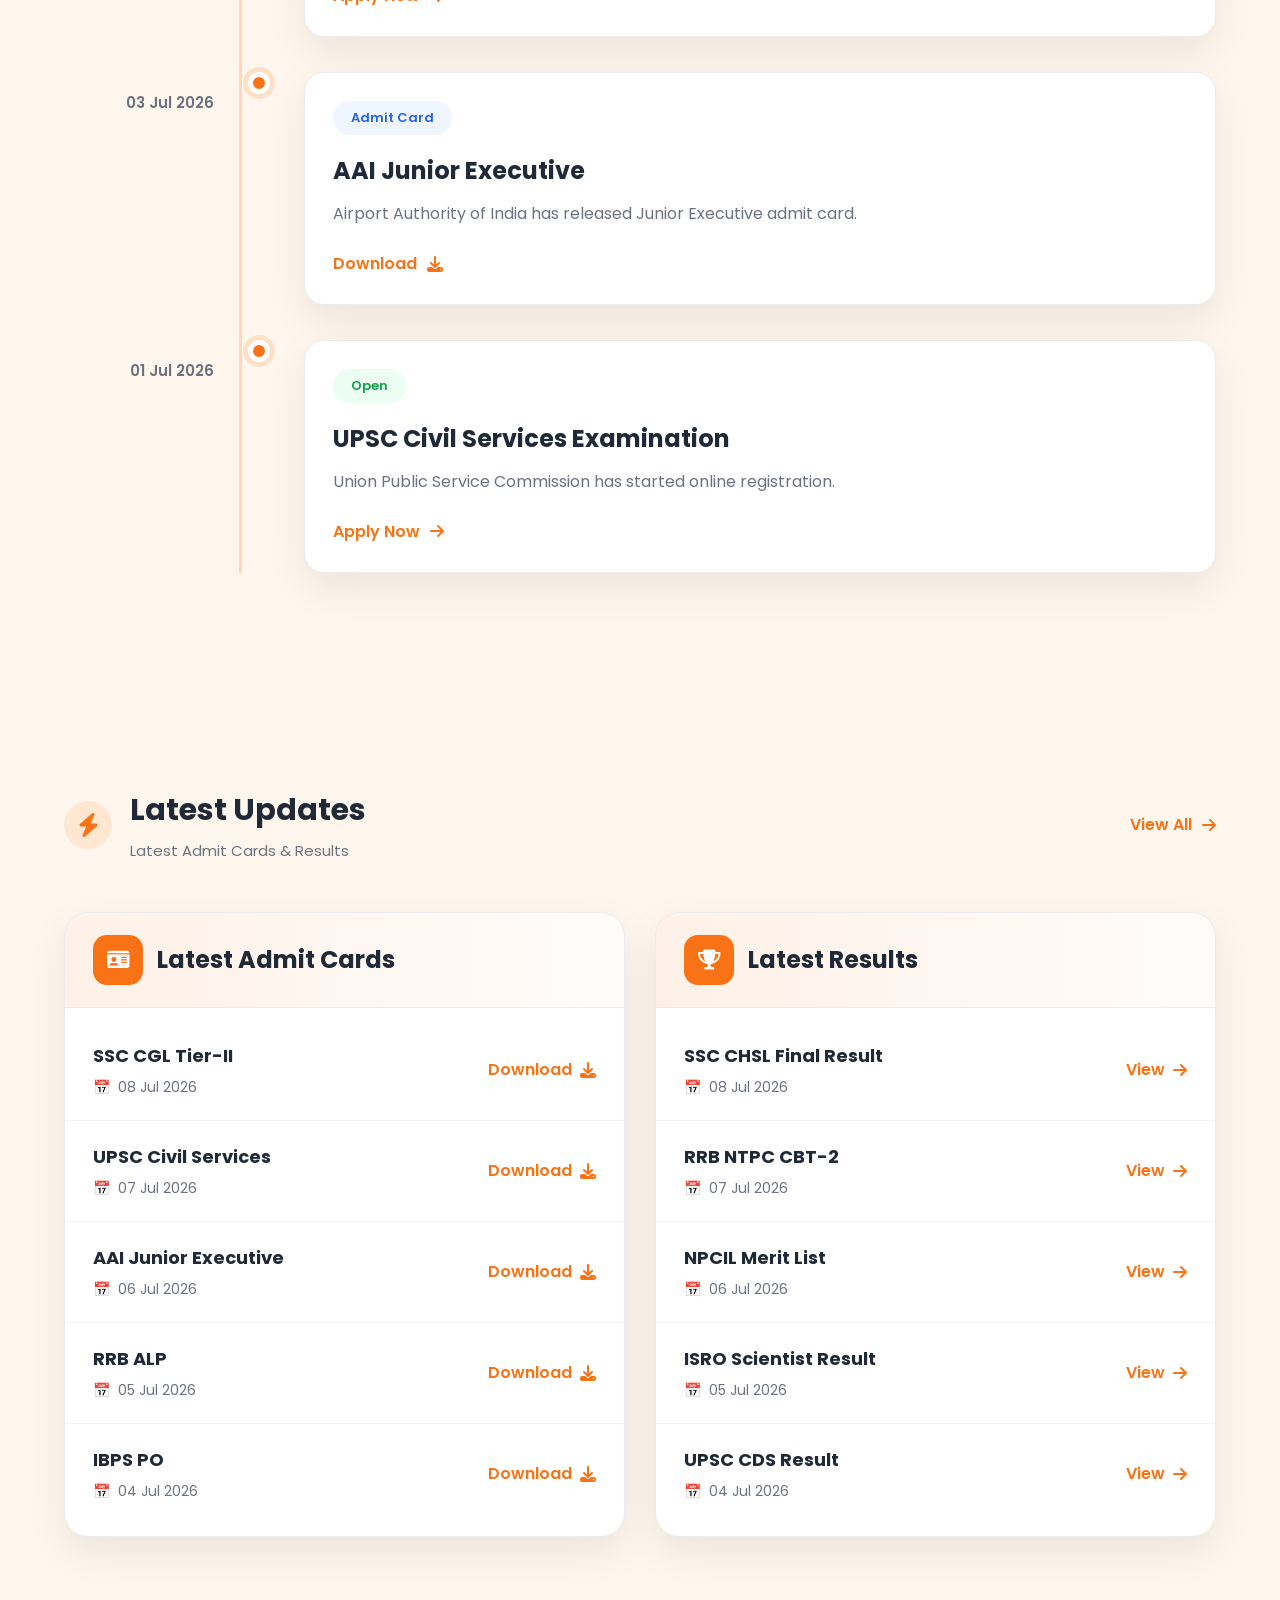
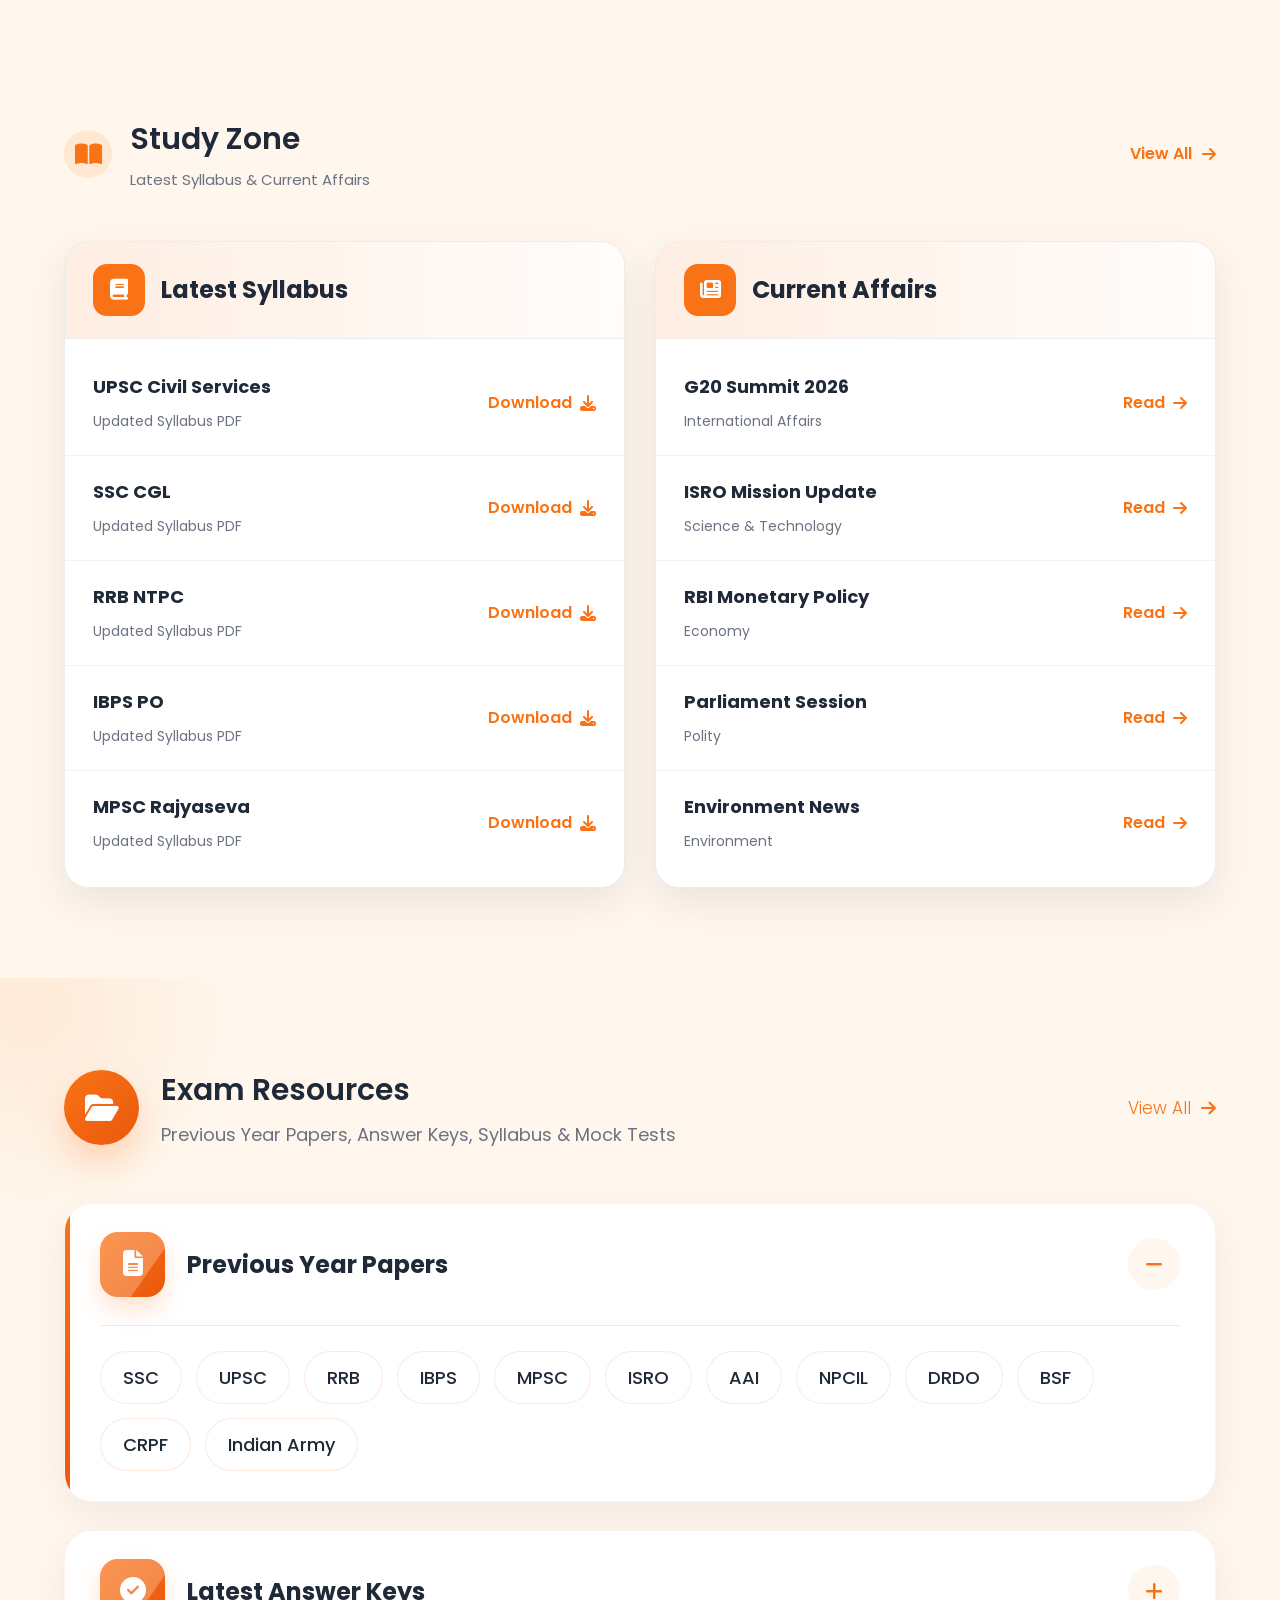
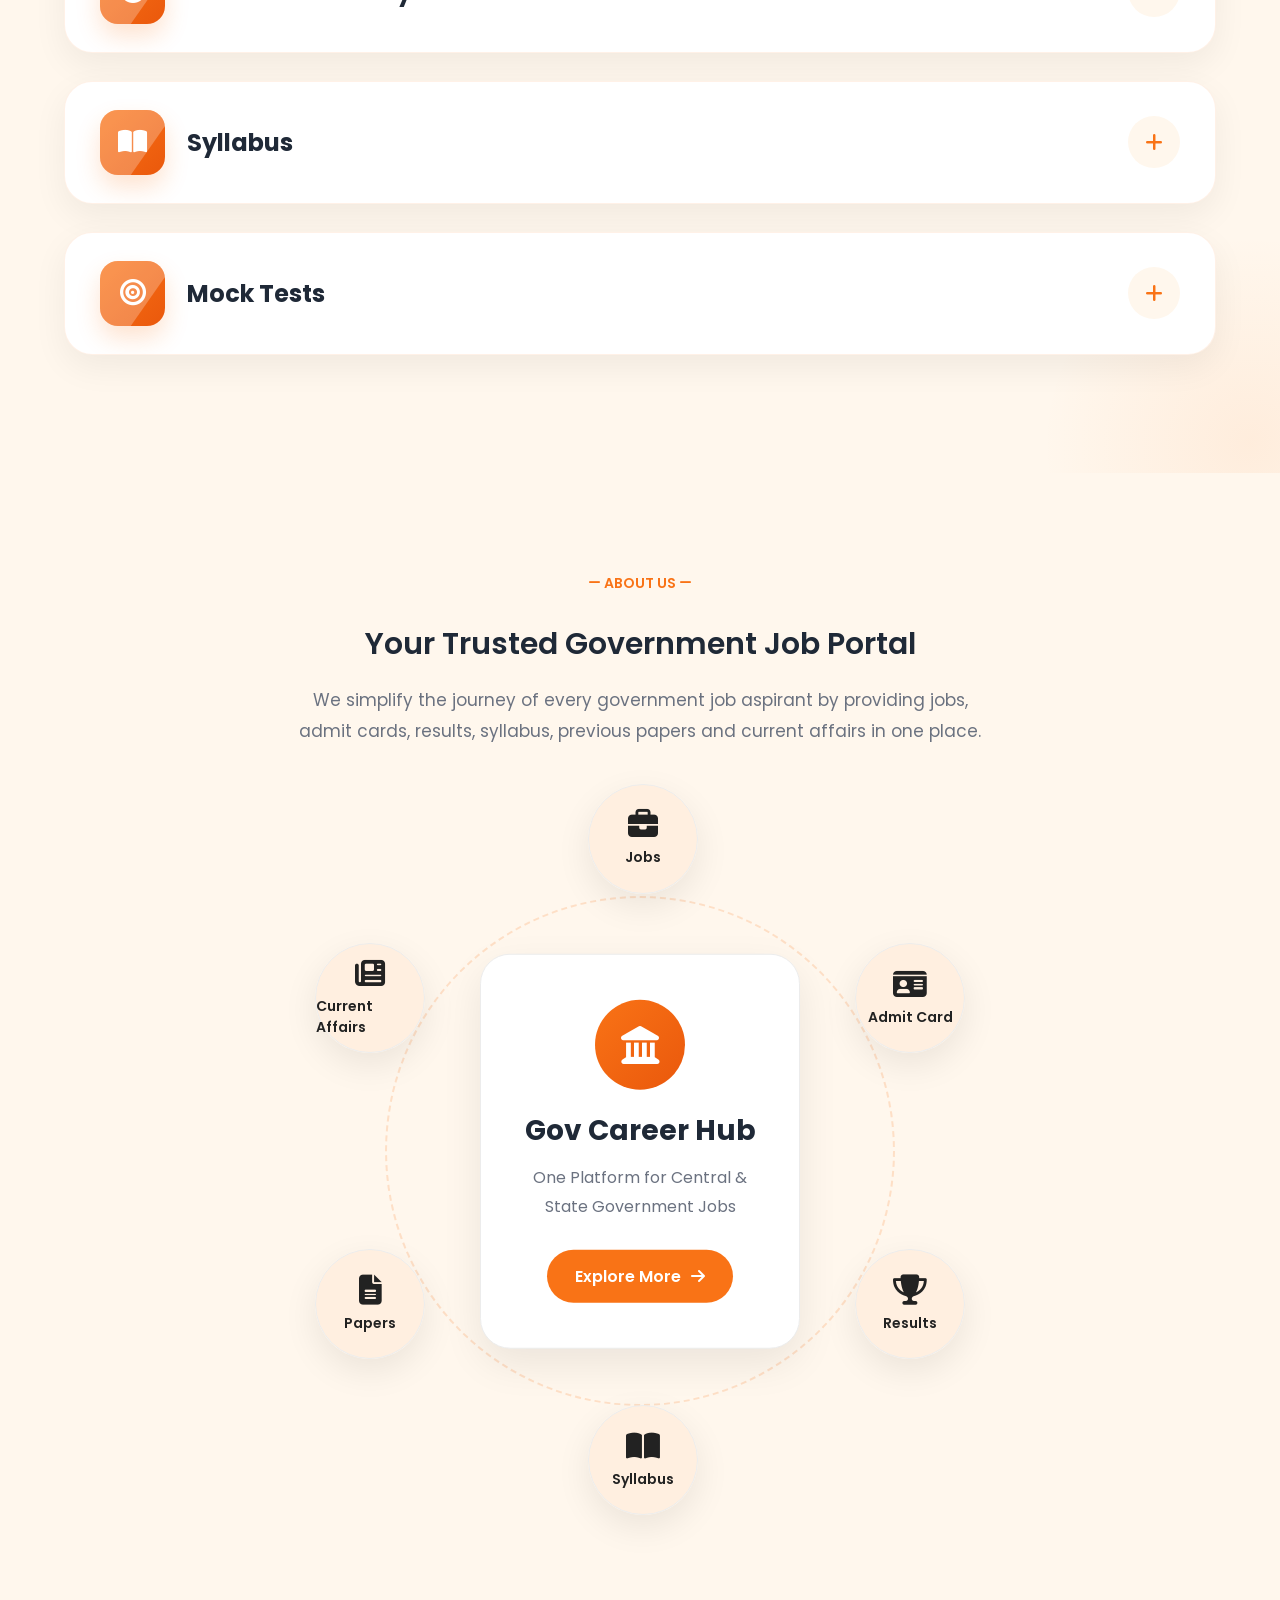
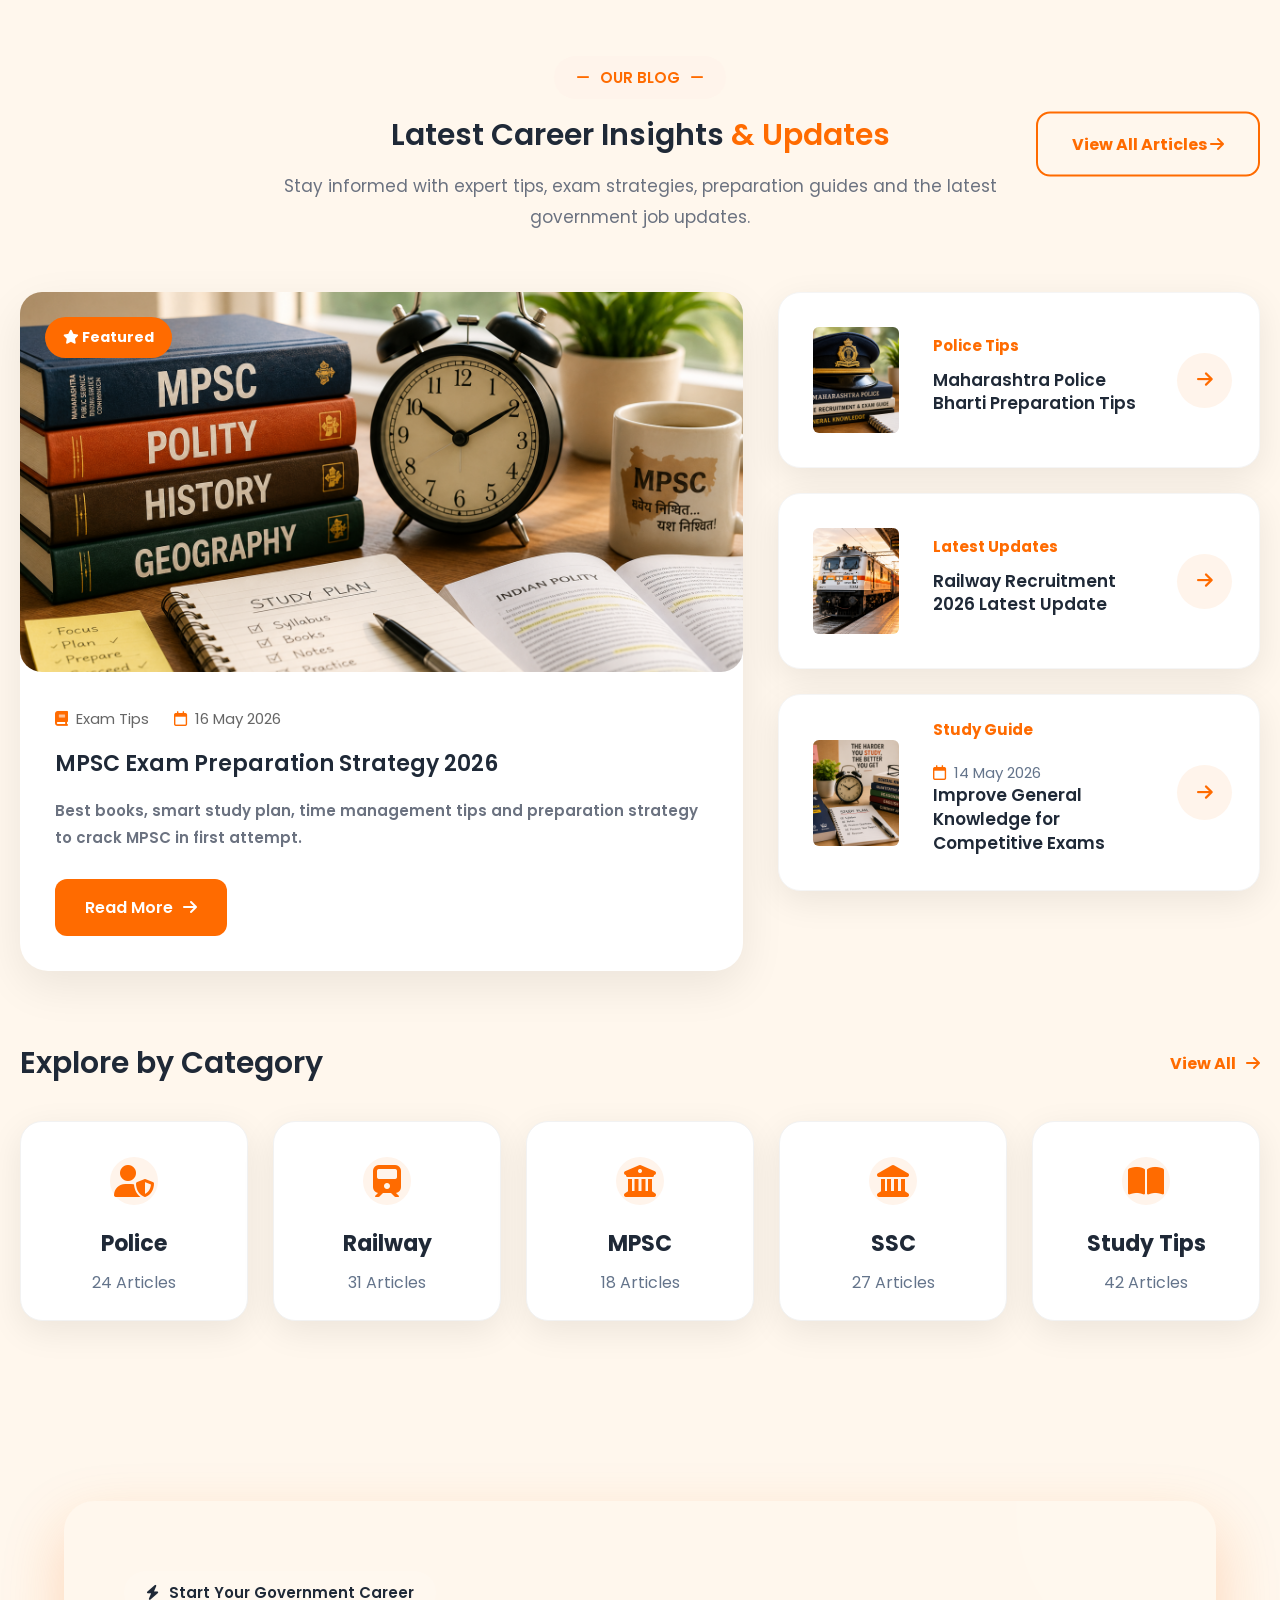
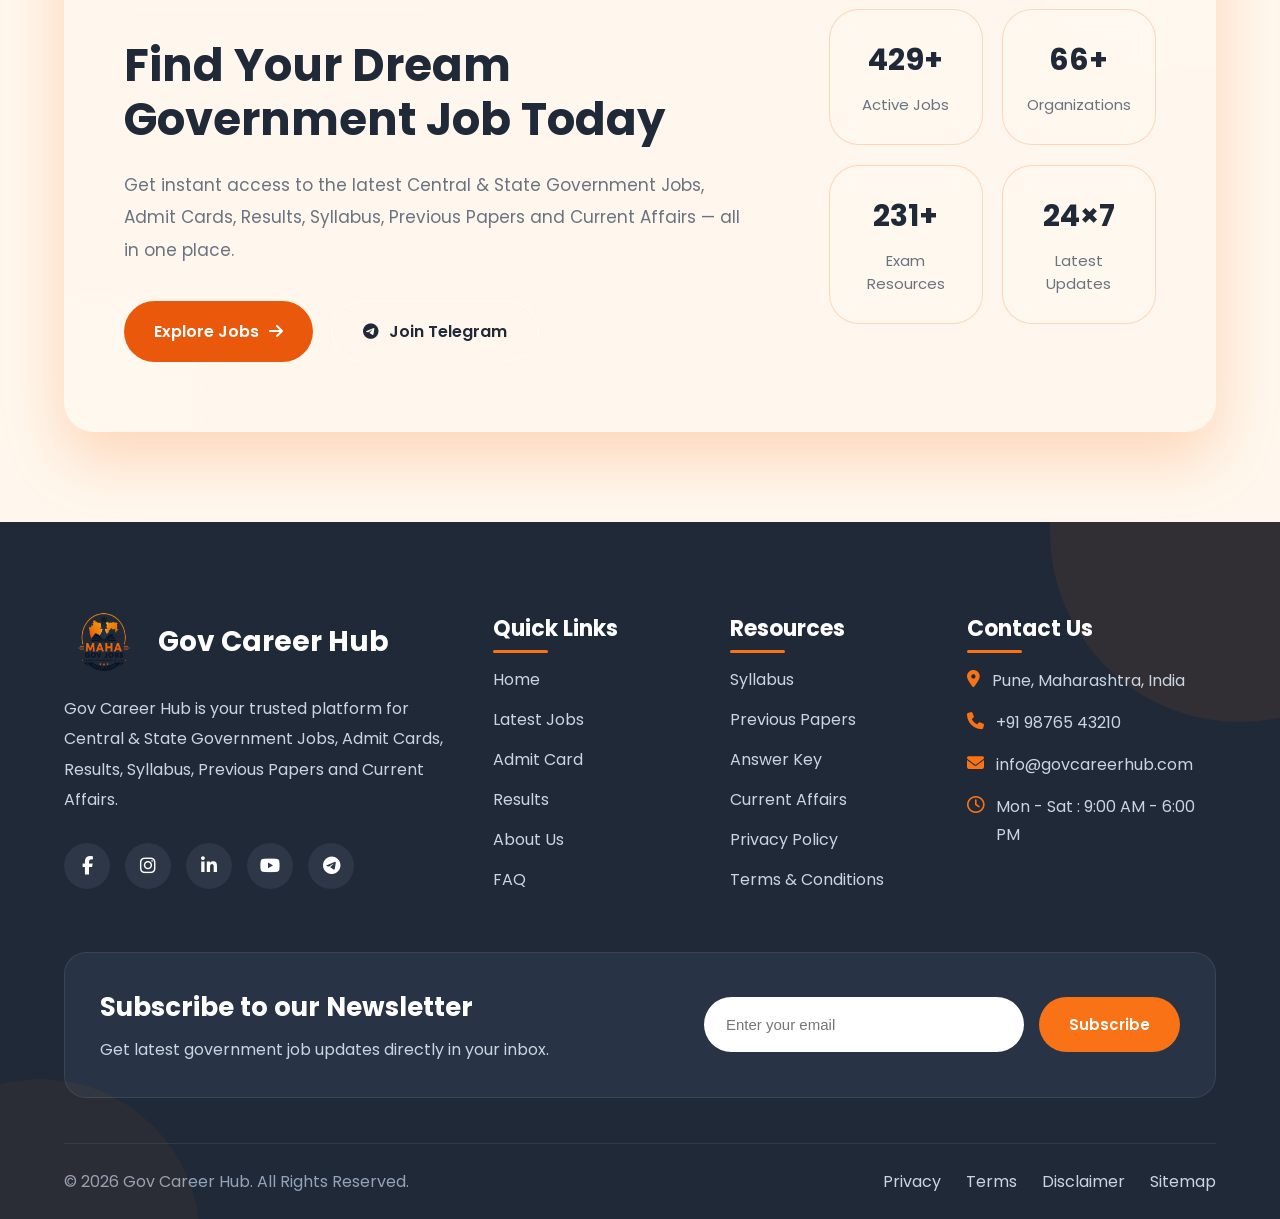
==== commit 9bdbe719: "Add blog page and update website" ====
--- a/index.html
+++ b/index.html
@@ -250,6 +250,9 @@
             <li><a href="#about">About Us</a></li>
 
             <li><a href="#Contact">Contact Us</a></li>
+
+            <li><a href="blog.html">Blog</a></li>
+
 
         </ul>
 
--- a/style.css
+++ b/style.css
@@ -450,6 +450,10 @@
     color:#fff;
 
 }
+
+
+
+
 
 
 /*==========================
--- a/responsive.css
+++ b/responsive.css
@@ -47,7 +47,7 @@
 
 
 /*============= 1280 × 800 (Nest Hub Max) =============*/
-@media screen and (min-width:1201px) and (max-width:1280px) and (max-height:800px){
+@media  (min-width:1280px) and (max-height:800px){
 
     .container{
         width:95%;
@@ -108,138 +108,9 @@
     .dropdown-menu{
         width:240px;
     }
-}
-
-
-
-
-/*============= 1024 × 600 (Nest Hub) =============*/
-@media screen and (min-width:993px) and (max-width:1024px) and (max-height:1366px){
-
-    .container{
-        width:100%;
-    }
-
-    .header-container{
-        height:80px;
-    }
-
-    .logo{
-        gap:10px;
-    }
-
-    .logo img{
-        width:48px;
-    }
-
-    .logo-text h2{
-        font-size:15px;
-    }
-
-    .logo-text span{
-        font-size:14px;
-    }
-
-    .logo-text p{
-        display:none;
-    }
-
-    .navbar{
-        margin-left:10px;
-    }
-
-    .nav-list{
-        gap:1px;
-    }
-
-    .nav-list li a{
-        padding:8px 8px;
-        font-size:13px;
-    }
-
-    .header-right{
-        gap:10px;
-    }
-
-    .search-btn{
-        width:40px;
-        height:40px;
-        font-size:14px;
-    }
-
-    .login-btn{
-        padding:10px 18px;
-        font-size:13px;
-    }
-
-    .dropdown-menu{
-        width:220px;
-    }
-}
-
-/*============= 1024 × 600 (Nest Hub) =============*/
-@media screen and (min-width:993px) and (max-width:1024px) and (max-height:600px){
-
-    .container{
-        width:96%;
-    }
-
-    .header-container{
-        height:80px;
-    }
-
-    .logo{
-        gap:10px;
-    }
-
-    .logo img{
-        width:52px;
-    }
-
-    .logo-text h2{
-        font-size:20px;
-    }
-
-    .logo-text span{
-        font-size:14px;
-    }
-
-    .logo-text p{
-        display:none;
-    }
-
-    .navbar{
-        margin-left:10px;
-    }
-
-    .nav-list{
-        gap:2px;
-    }
-
-    .nav-list li a{
-        padding:8px 8px;
-        font-size:13px;
-    }
-
-    .header-right{
-        gap:10px;
-    }
-
-    .search-btn{
-        width:40px;
-        height:40px;
-        font-size:14px;
-    }
-
-    .login-btn{
-        padding:10px 18px;
-        font-size:13px;
-    }
-
-    .dropdown-menu{
-        width:220px;
-    }
-}
+    
+}
+
 
 /*============= 992px =============*/
 
@@ -500,13 +371,95 @@
 
     .menu-toggle{
 
-        width:42px;
-
-        height:42px;
+        width:52px;
+
+        height:52px;
 
         font-size:20px;
-
-    }
+    
+
+    }
+
+}
+
+@media (min-width:1024px){
+
+.menu-toggle{
+    display:flex;
+    width: 53px;
+    height: 53px;
+    margin-top: 35px;
+    margin-left: 500px;
+}
+
+.close-menu{
+    display:flex;
+      width: 53px;
+    height: 53px;
+}
+
+.navbar{
+    position:fixed;
+    top:0;
+    right:-100%;
+    width:320px;
+    height:100vh;
+    background:#fff;
+    transition:.4s;
+    padding:30px;
+    flex-direction:column;
+    align-items:flex-start;
+    overflow-y:auto;
+    z-index:9999;
+}
+
+.navbar.active{
+    right:0;
+}
+
+.nav-list{
+    flex-direction:column;
+    width:100%;
+    gap:0;
+}
+
+.nav-list li{
+    width:100%;
+}
+
+.nav-list li a{
+    width:100%;
+    padding:16px 0;
+    border-bottom:1px solid #eee;
+}
+
+/* .header-right .login-btn{
+    display:none;
+}
+
+.search-btn{
+    display:none;
+} */
+
+.logo img{
+    width:60px;
+}
+
+.logo-text h2{
+    font-size:22px;
+}
+
+.logo-text span{
+    font-size:15px;
+}
+
+.logo-text p{
+    display:none;
+}
+
+.header-container{
+    height:80px;
+}
 
 }
 
@@ -865,10 +818,110 @@
 
 }
 
+
+/*=========================================
+iPad Pro 1024 × 1366
+Desktop Layout
+=========================================*/
+
+@media only screen and (min-width:1024px) and (max-width:1199px){
+
+.hero{
+    padding:70px 0 80px;
+}
+
+.hero::before{
+    width:48%;
+    right:0;
+    left:auto;
+    /* background-position:right center; */
+    background-repeat:no-repeat;
+    background-size:cover;
+    /* opacity:.18; */
+}
+
+.hero-container{
+    display:flex;
+    flex-direction:row;
+    justify-content:space-between;
+    align-items:center;
+    gap:35px;
+}
+
+/* LEFT */
+
+.hero-left{
+    width:46%;
+}
+
+.hero-left h1{
+    font-size:42px;
+    line-height:1.15;
+}
+
+.hero-left p{
+    font-size:17px;
+    line-height:30px;
+    margin-bottom:35px;
+}
+
+.hero-features{
+    display:flex;
+    flex-wrap:wrap;
+    gap:15px;
+}
+
+.feature-box{
+    width:calc(50% - 8px);
+    padding:16px;
+}
+
+/* RIGHT */
+
+.hero-right{
+    width:54%;
+}
+
+.search-card{
+    max-width:100%;
+}
+
+/* SEARCH FORM */
+
+.search-form{
+    display:flex;
+    flex-wrap:wrap;
+    gap:15px;
+}
+
+.search-input{
+    width:100%;
+}
+
+.location-select{
+    flex:1;
+    width:auto;
+}
+
+.hero-search-btn{
+    width:180px;
+}
+
+/* POPULAR */
+
+.popular-tags{
+    gap:10px;
+}
+
+.popular-tags a{
+    padding:8px 14px;
+    font-size:13px;
+}
+}
 /*==================================================
   1280 × 800 (Nest Hub Max)
 ==================================================*/
-@media screen and (min-width:1201px) and (max-width:1280px) and (max-height:800px){
+@media  (min-width:1280px) and (max-height:800px){
 
     .hero{
         padding:40px 0;
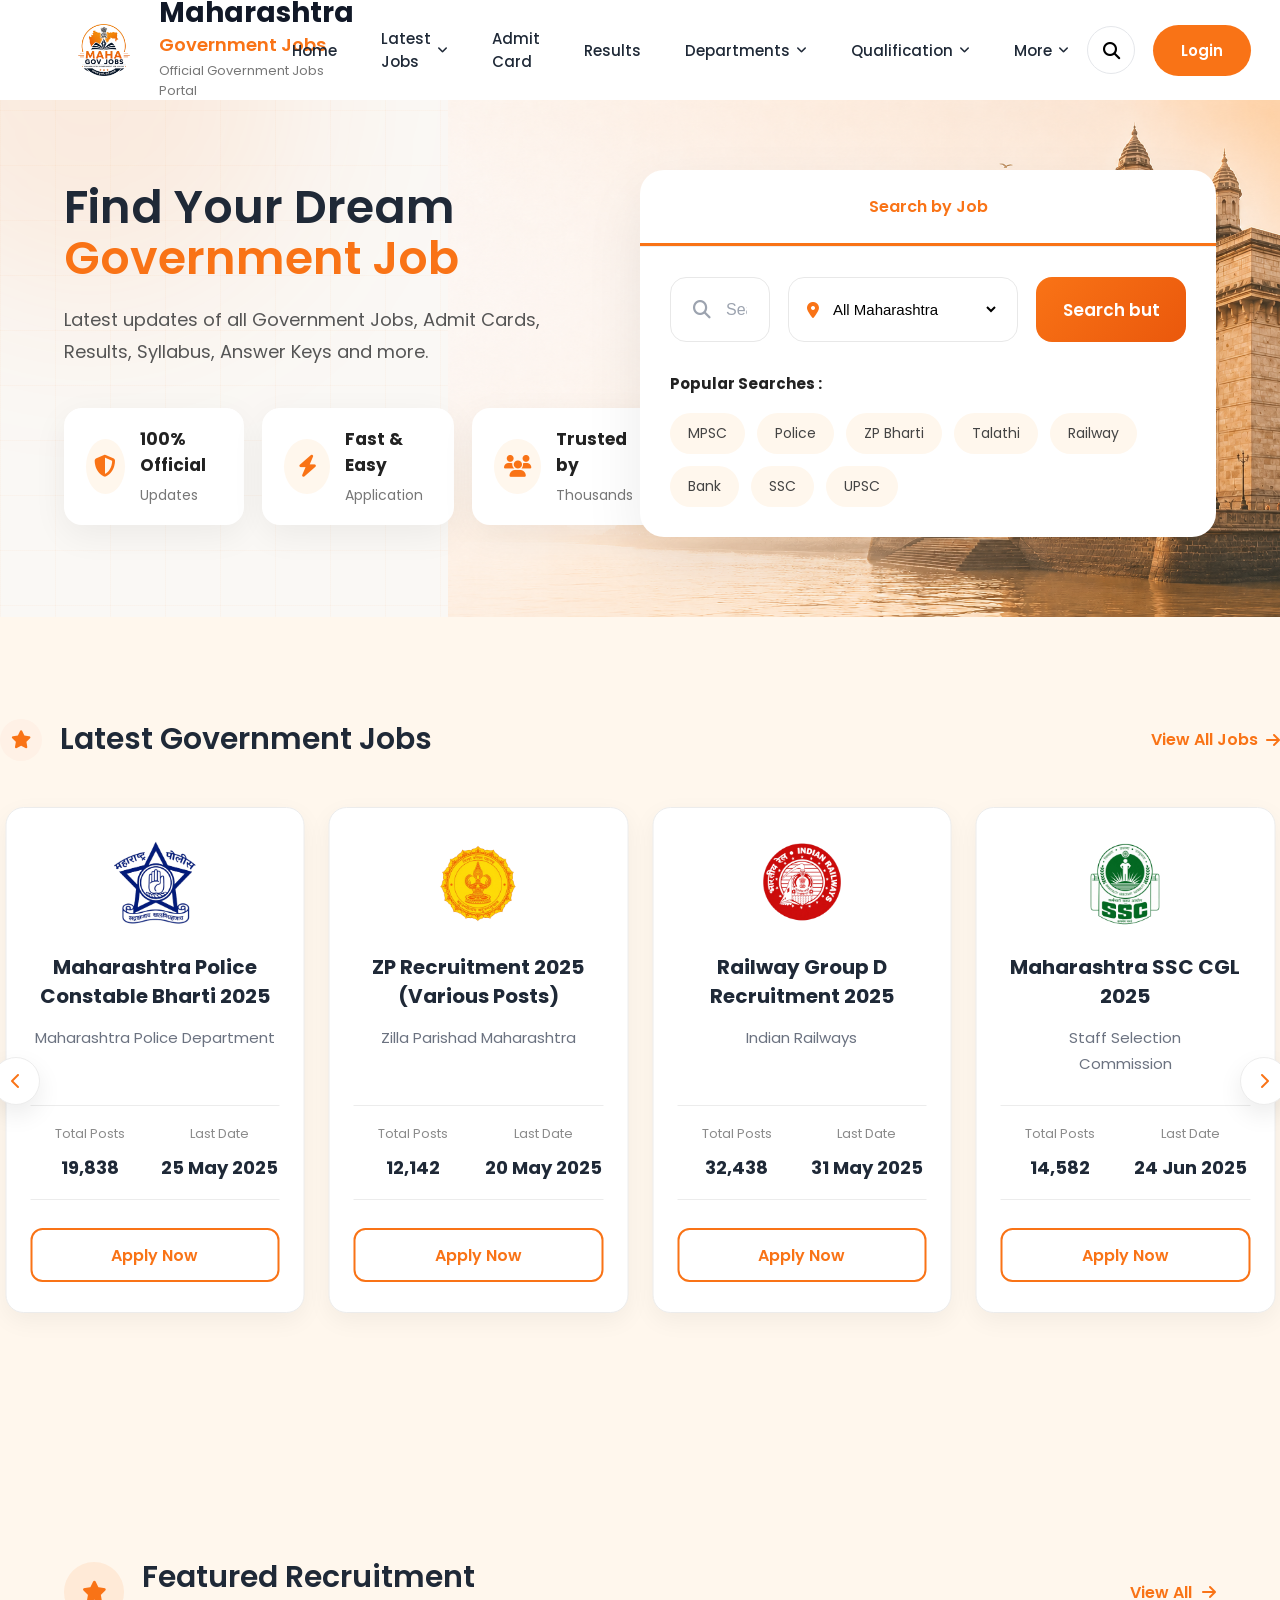
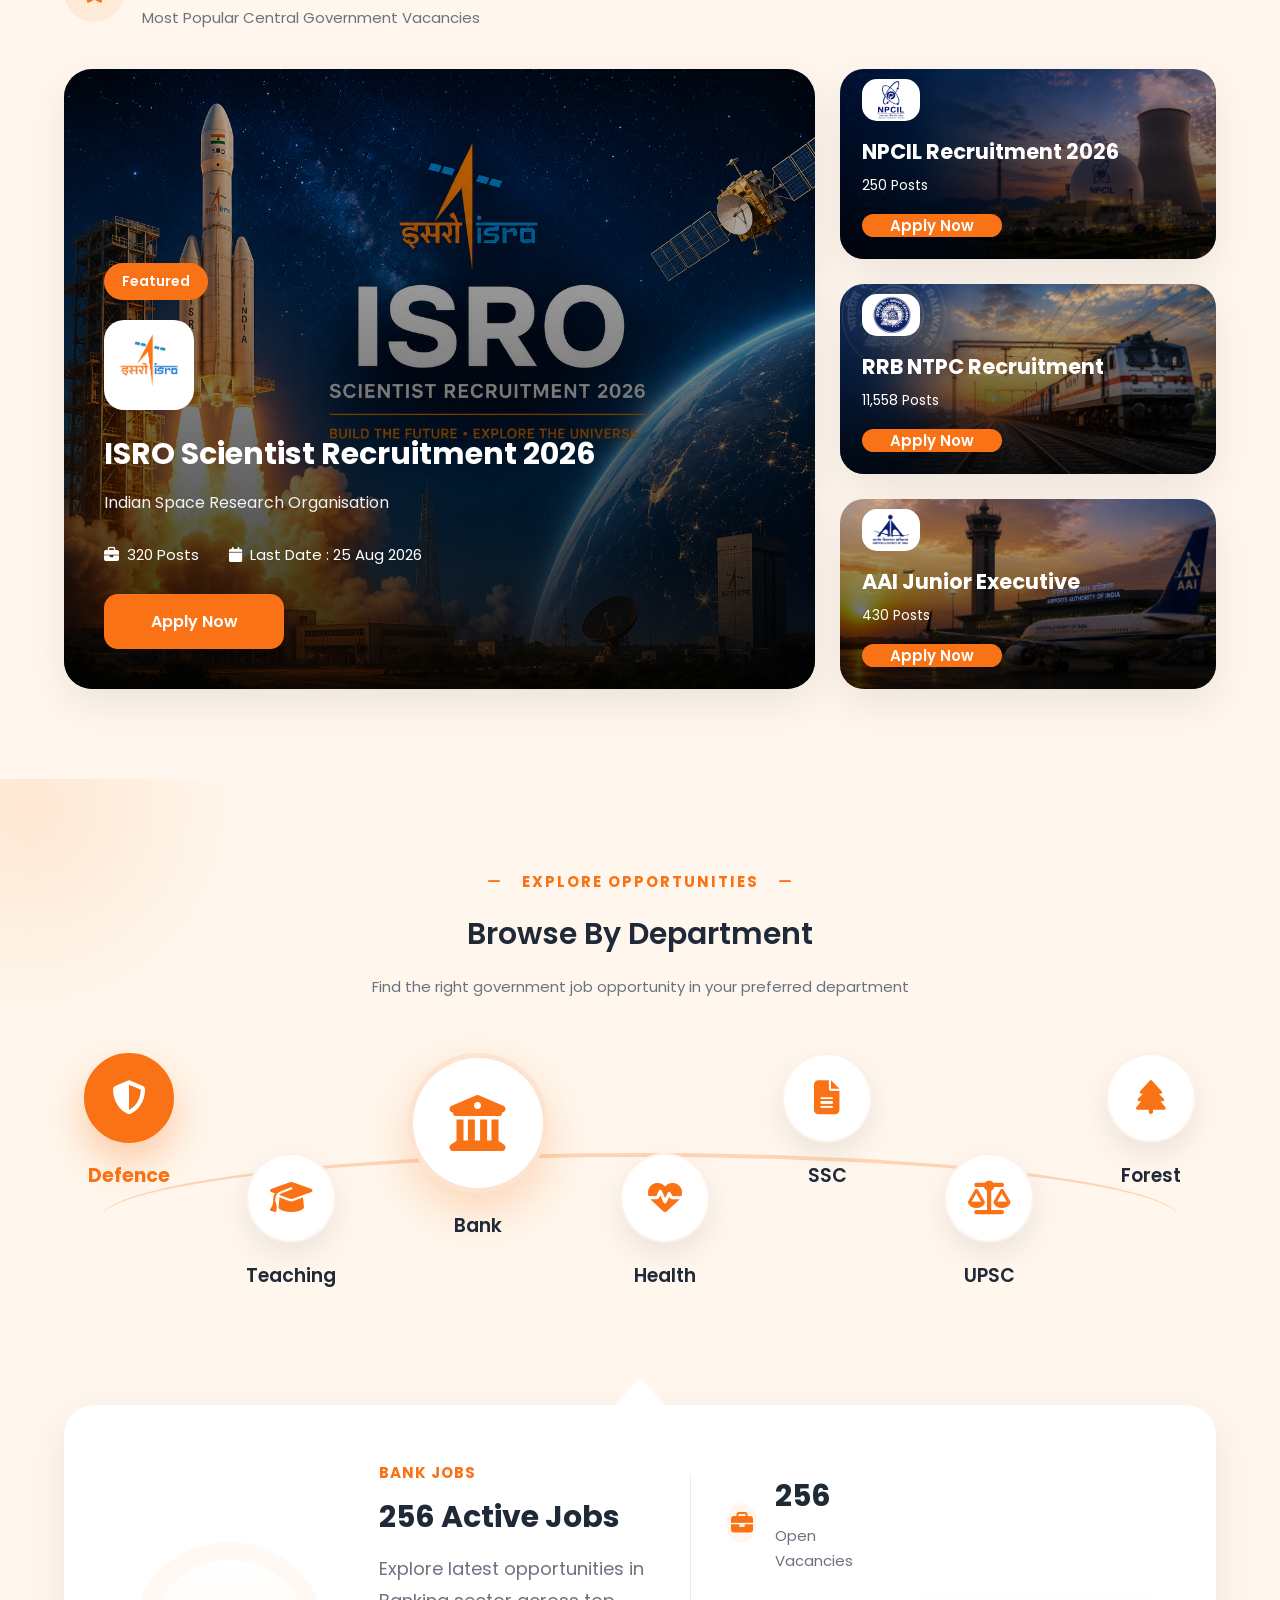
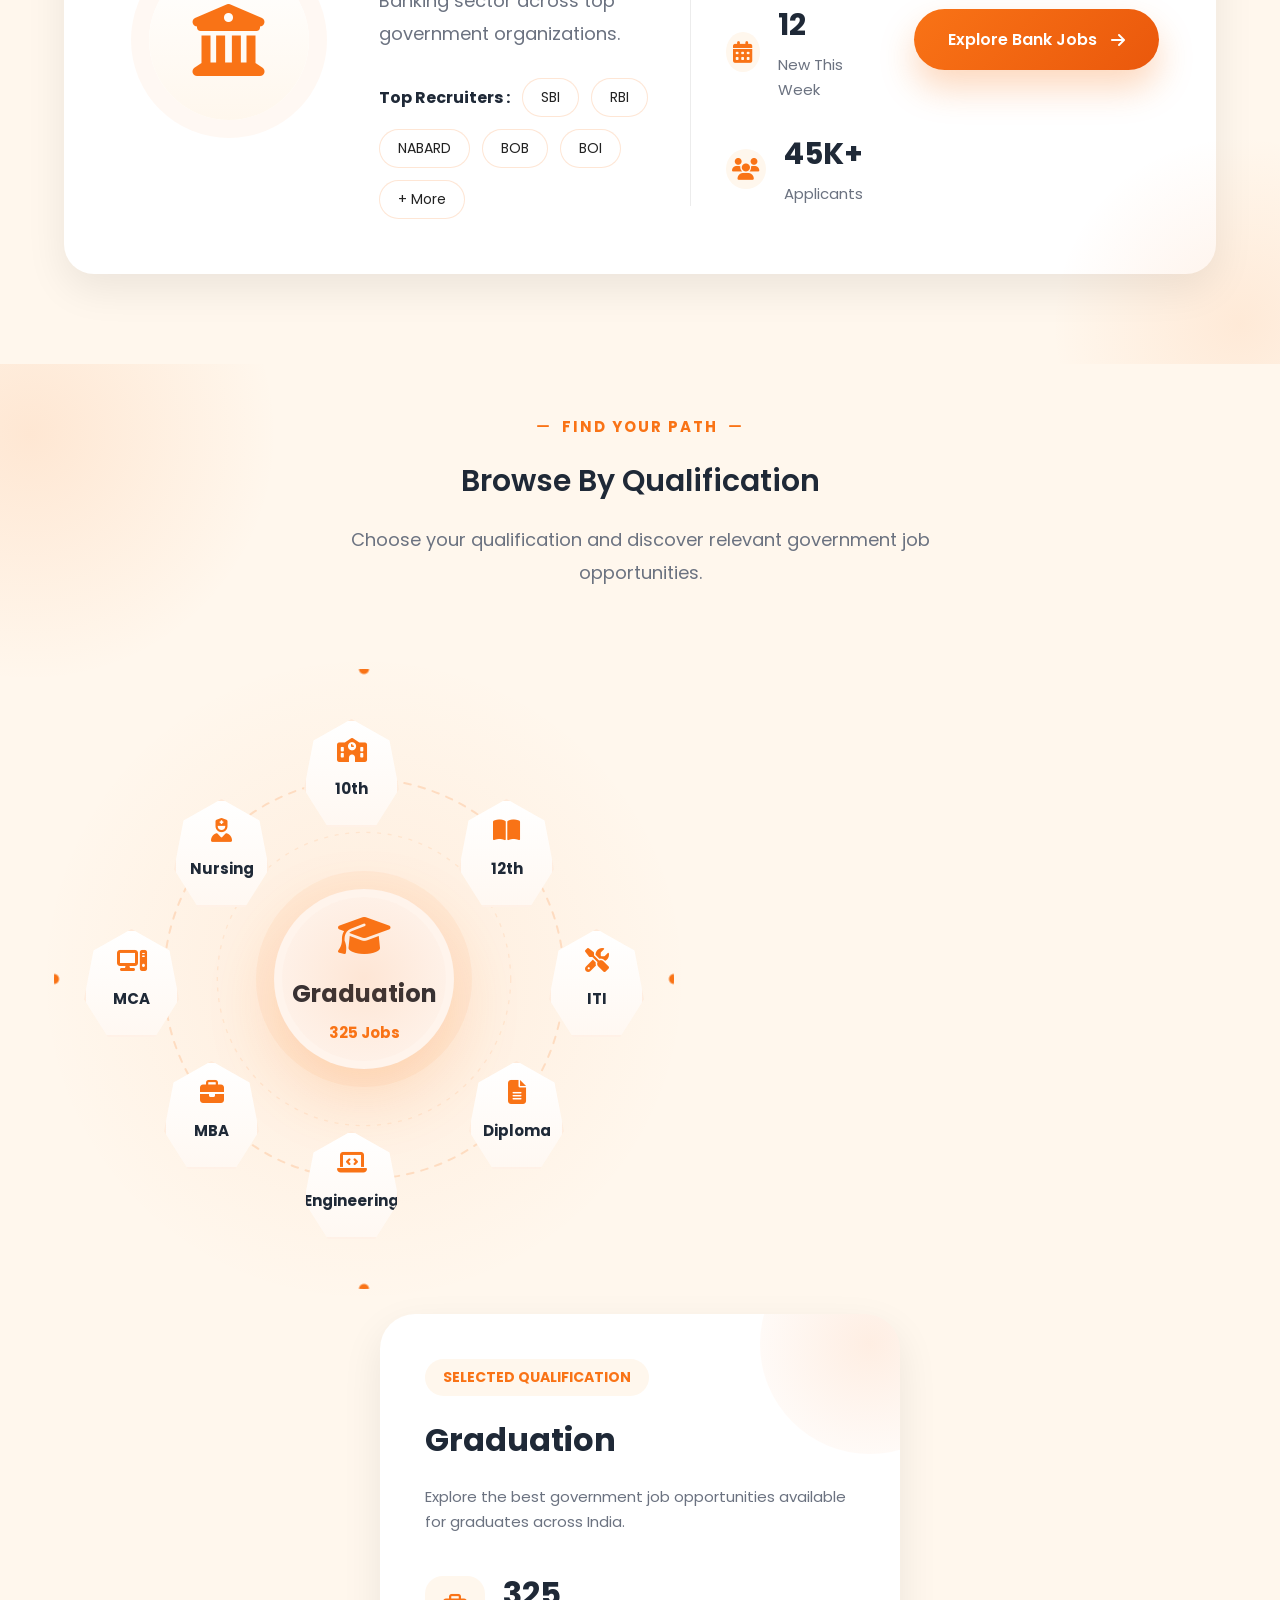
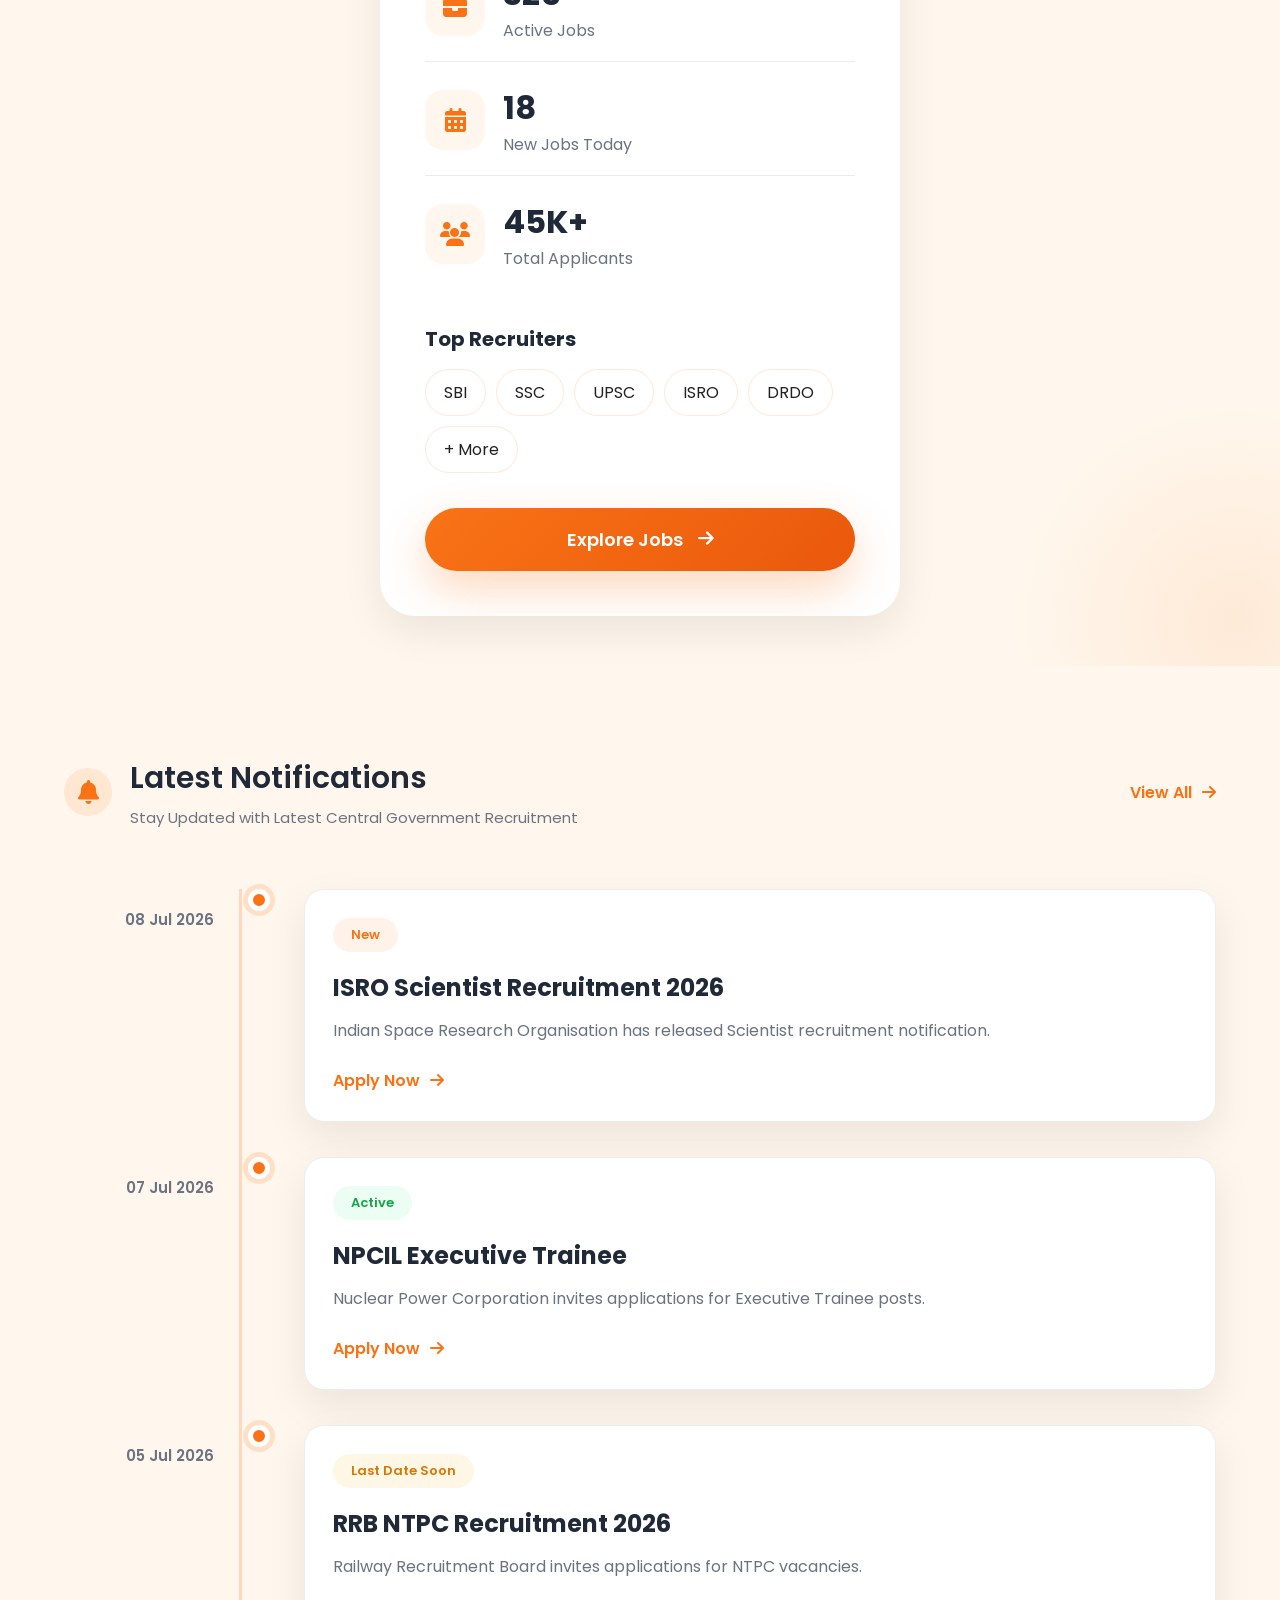
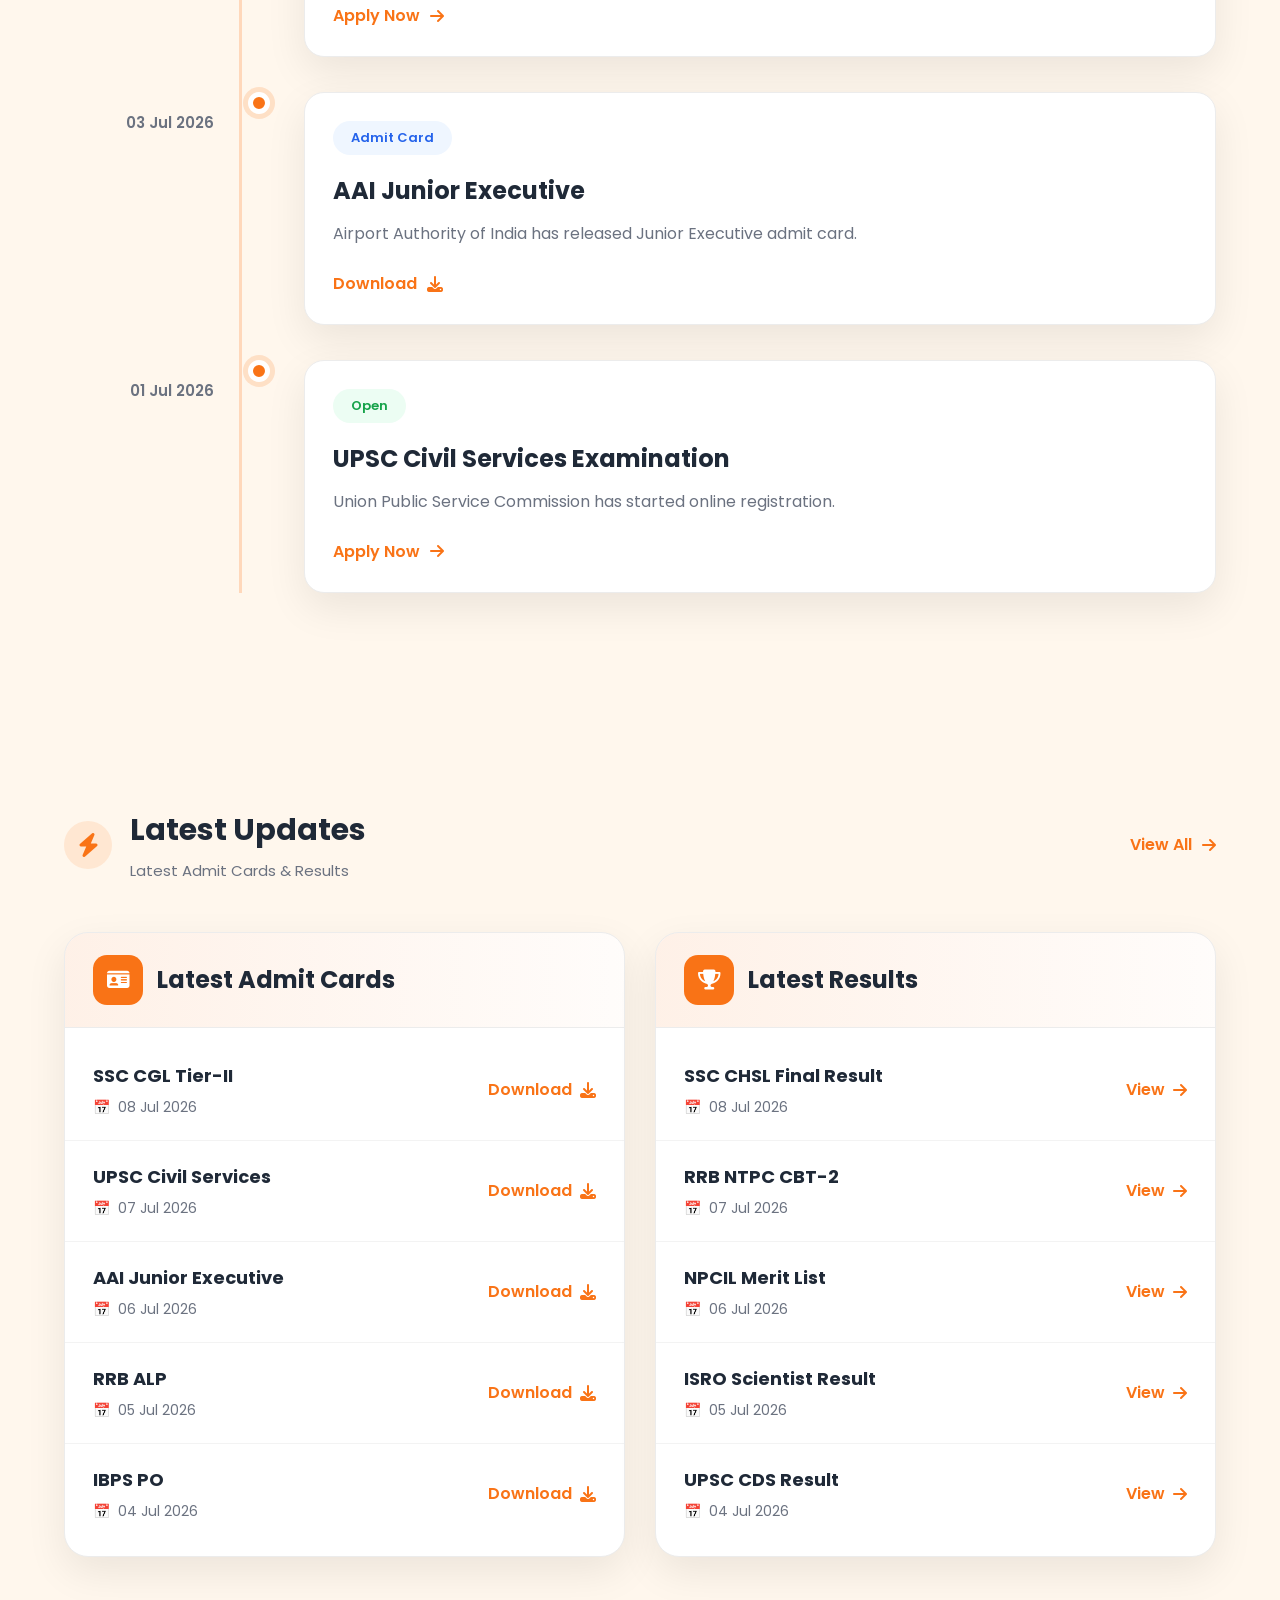
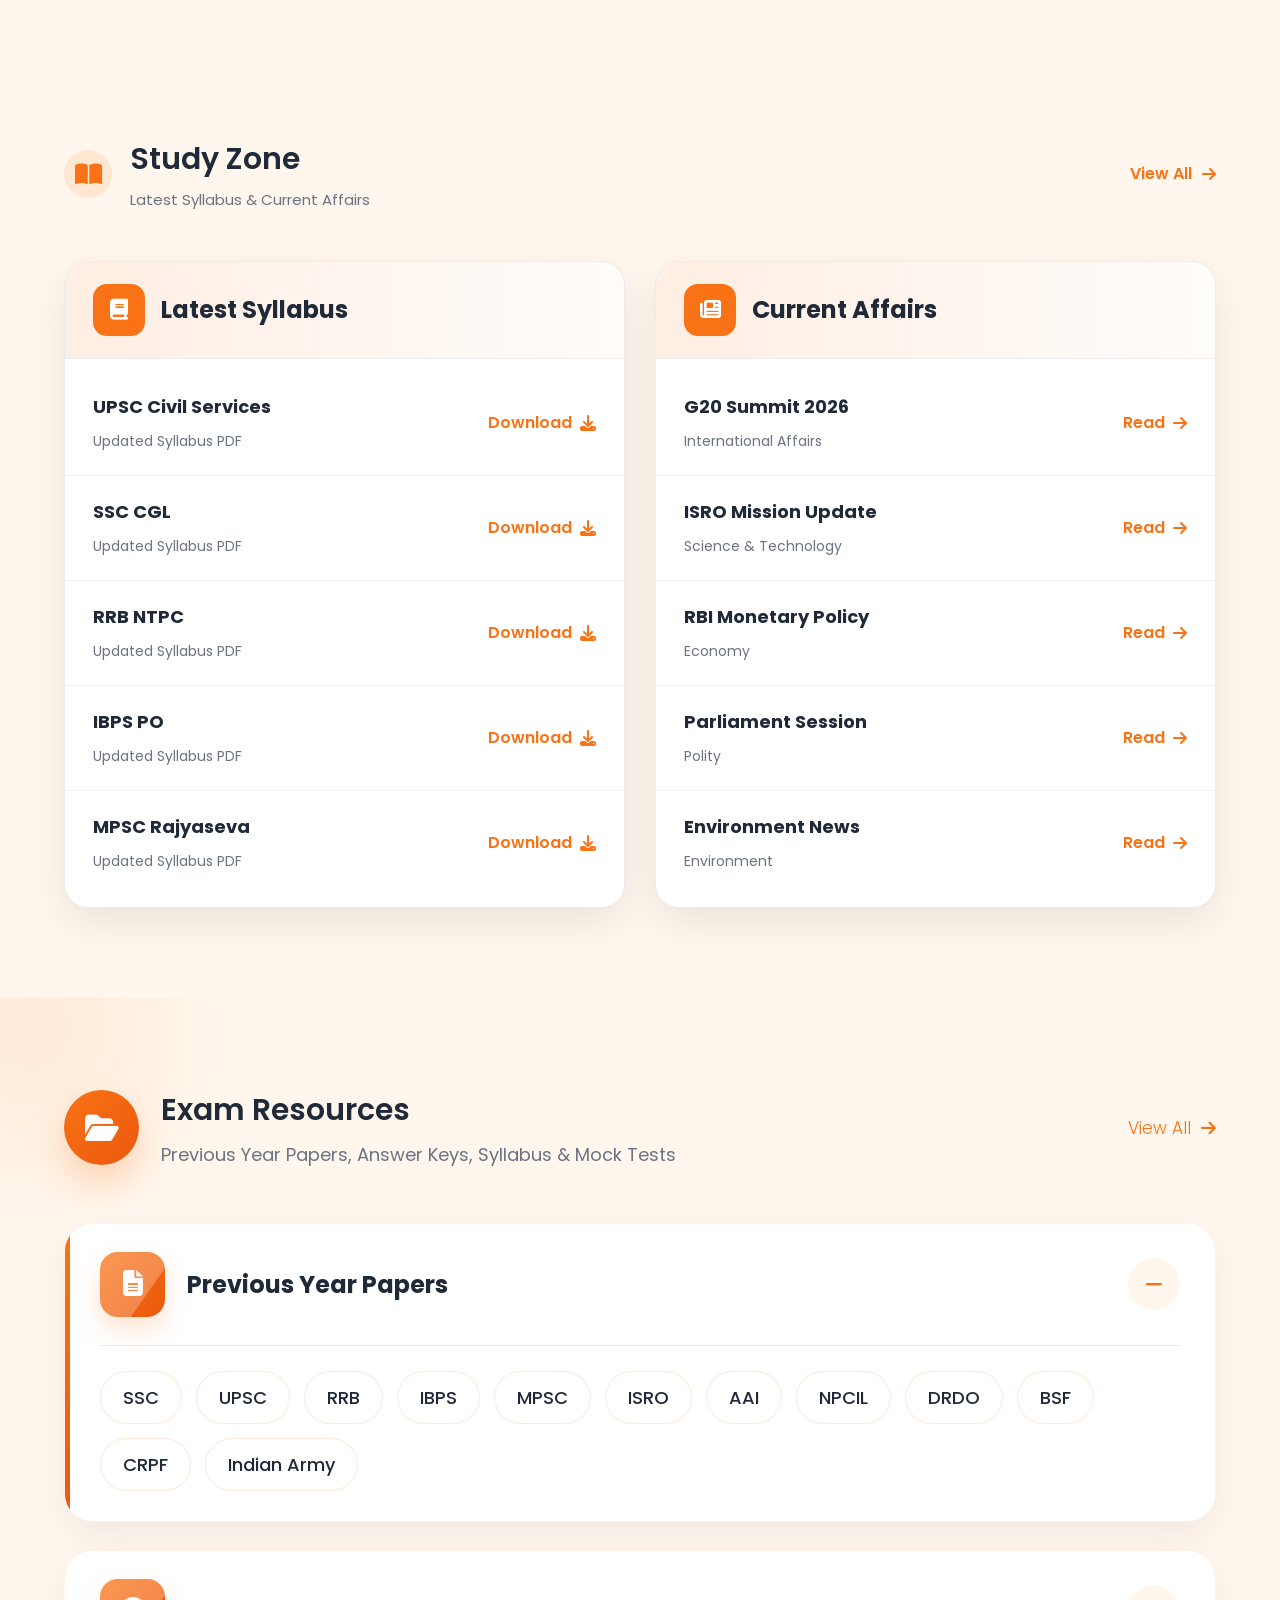
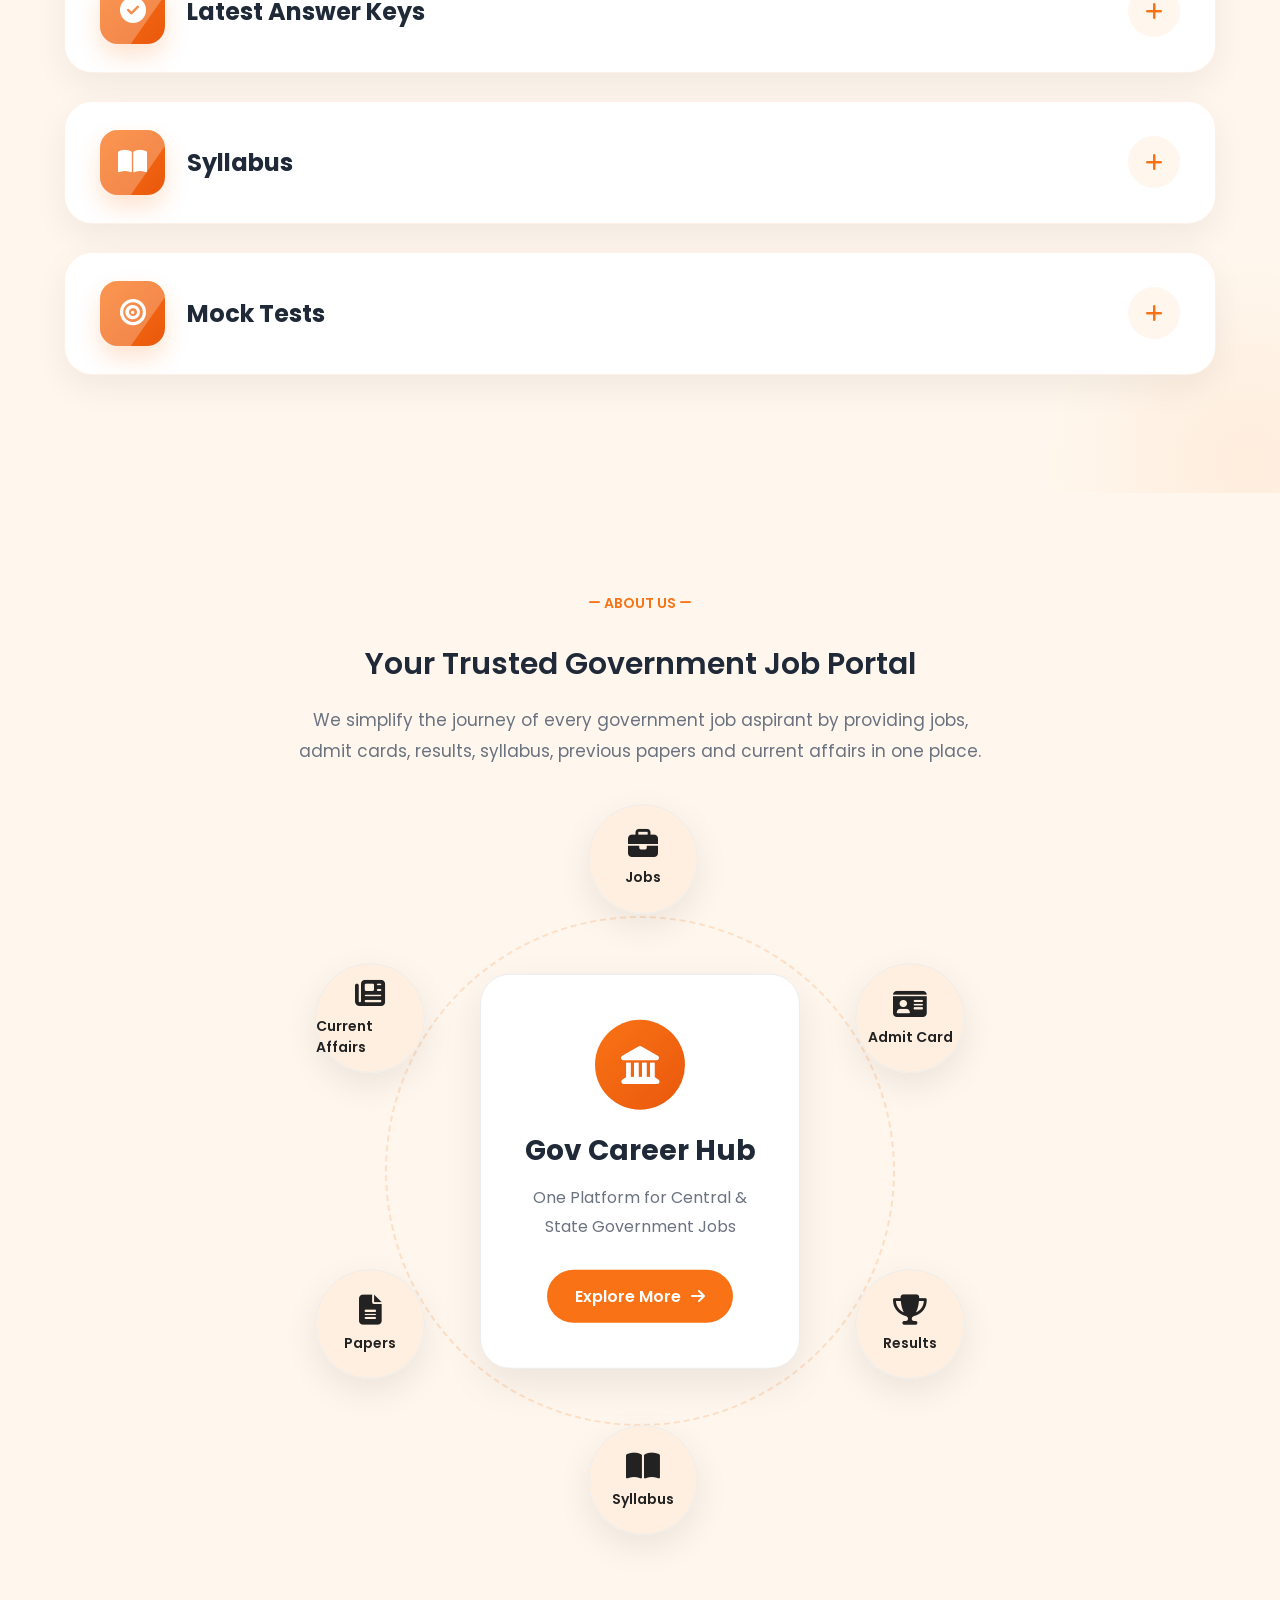
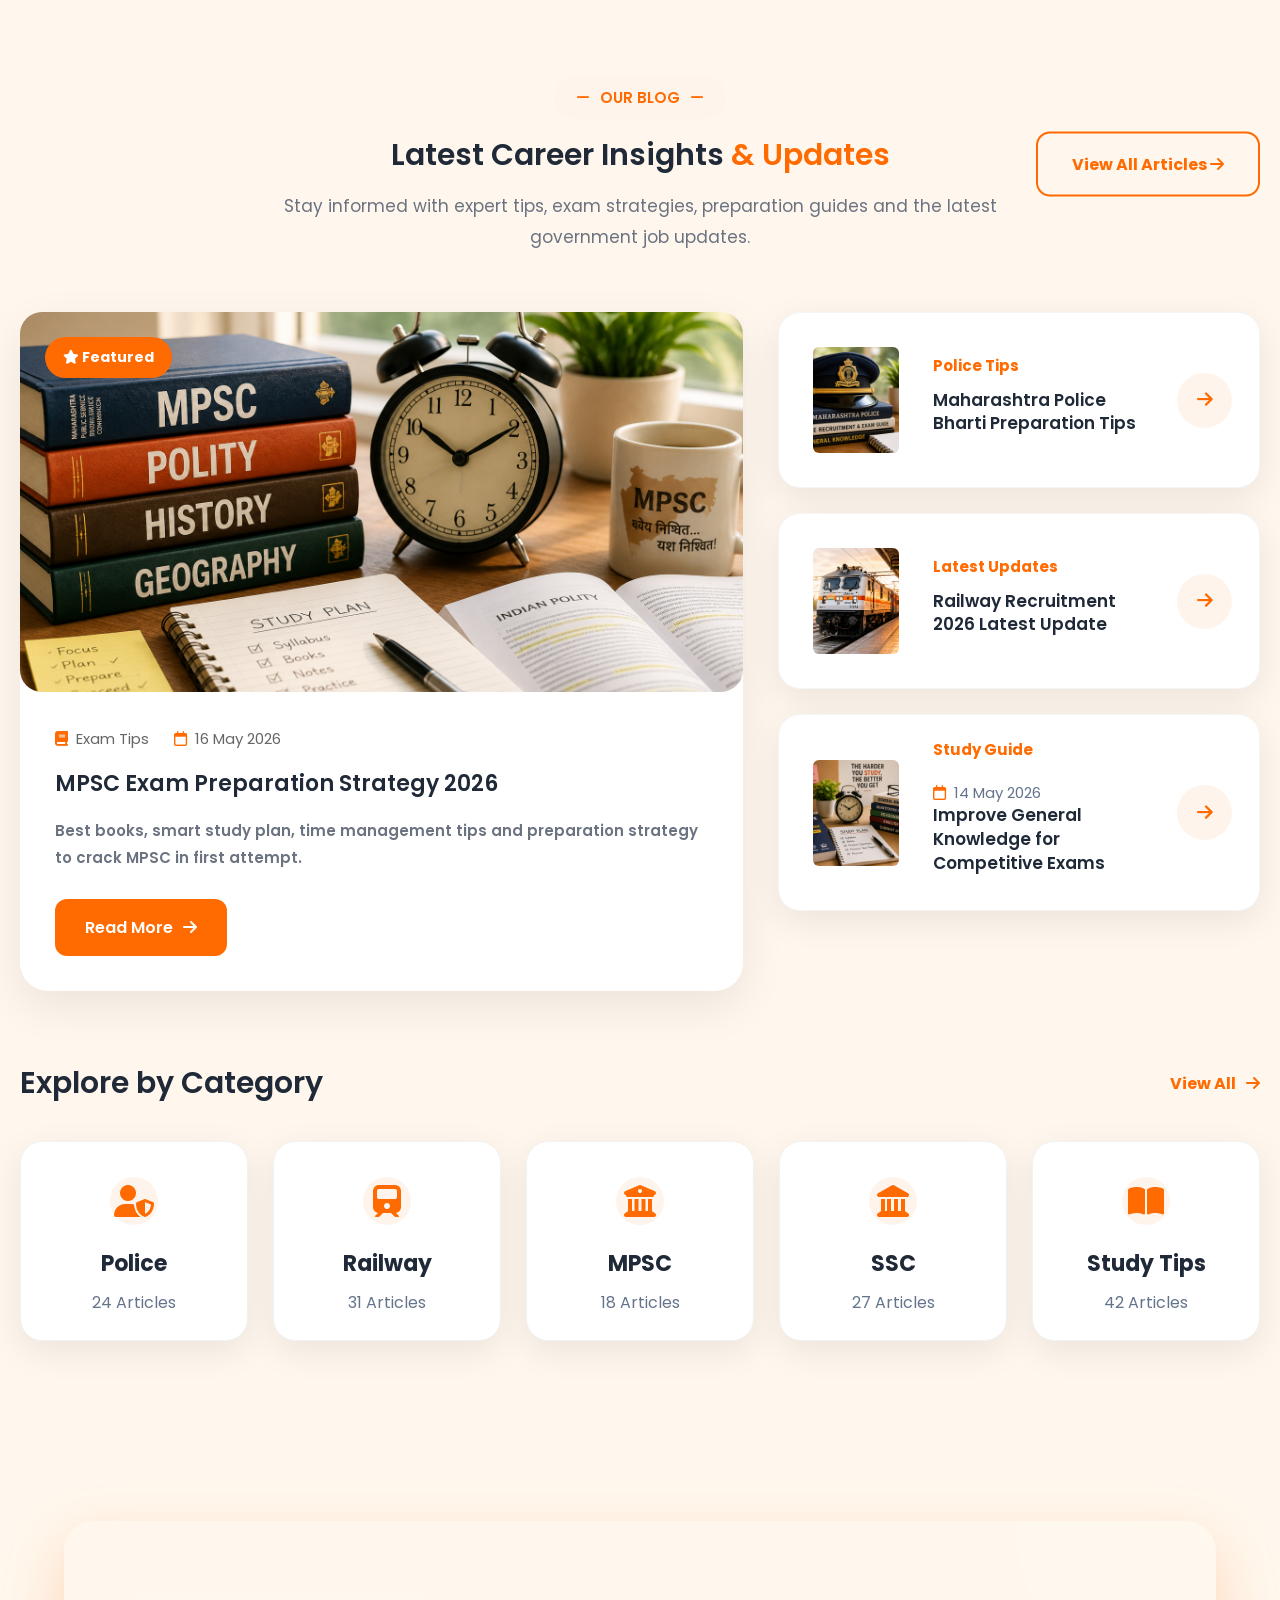
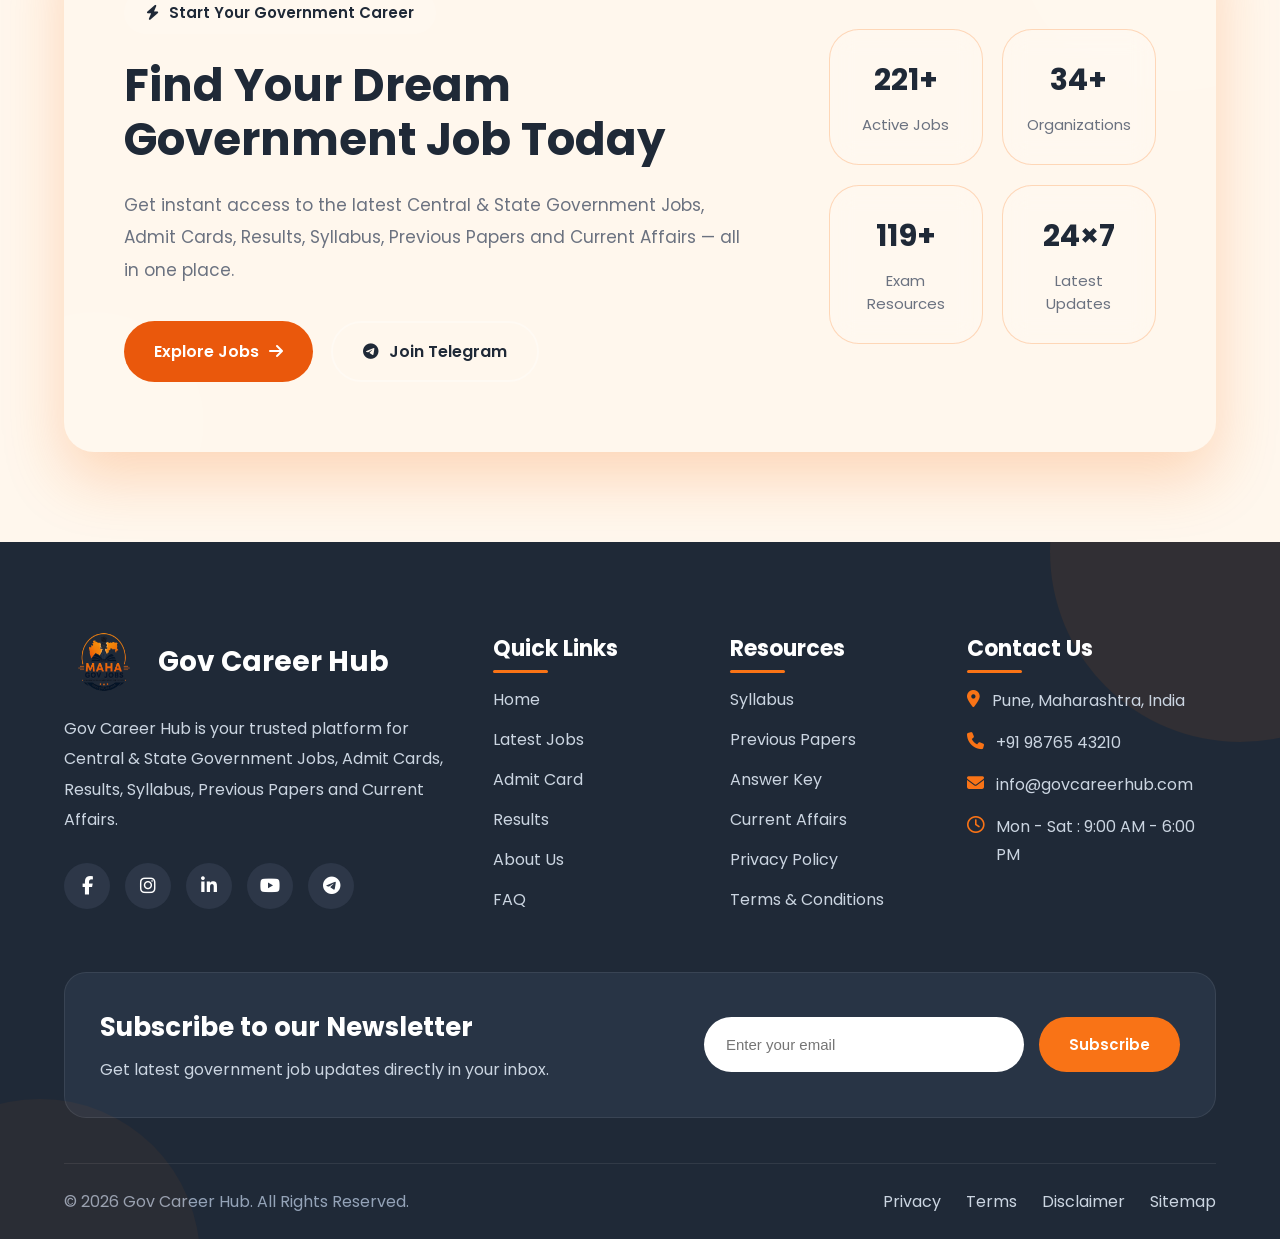
==== commit ac43210a: "Update website" ====
--- a/index.html
+++ b/index.html
@@ -288,7 +288,7 @@
 
 </header>
 
-<!--==================== HERO SECTION START ===============================================-->
+<!--========================== HERO SECTION START ===============================================-->
 <section class="hero" id="Home">
 
     <div class="container hero-container">
@@ -1336,7 +1336,7 @@
 
 </section>
 
-<!--=========================================BROWSE BY QUALIFICATION==========================================-->
+<!--=========================================BROWSE BY QUALIFICATION==================================-->
 
 <section class="qualification-section" id="QUALIFICATION">
 
@@ -1640,7 +1640,7 @@
 
 </section>
 
-<!--=========================================LATEST NOTIFICATIONS==========================================-->
+<!--=========================================LATEST NOTIFICATIONS=====================================-->
 
 <section class="notification-timeline-section" id="notification">
 
@@ -1936,7 +1936,7 @@
 
 </section>
 
-<!--======================================LATEST UPDATESAdmit Card & Results=======================================-->
+<!--======================================LATEST UPDATESAdmit Card & Results==========================-->
 <section class="latest-update-section" id="admit-result">
 
     <div class="container latest-update-container">
--- a/responsive.css
+++ b/responsive.css
@@ -47,7 +47,7 @@
 
 
 /*============= 1280 × 800 (Nest Hub Max) =============*/
-@media  (min-width:1280px) and (max-height:800px){
+@media screen and (min-width:1201px) and (max-width:1280px) and (max-height:800px){
 
     .container{
         width:95%;
@@ -108,7 +108,6 @@
     .dropdown-menu{
         width:240px;
     }
-    
 }
 
 
@@ -382,6 +381,87 @@
 
 }
 
+/*======================================
+  GOOGLE NEST HUB (1024 × 600)
+=======================================*/
+@media screen and (width:1024px) and (height:600px){
+
+    .header-container{
+        height:80px;
+        padding:0 20px;
+    }
+
+    /* Logo */
+    .logo{
+        gap:10px;
+    }
+
+    .logo img{
+        width:60px;
+    }
+
+    .logo-text h2{
+        font-size:22px;
+    }
+
+    .logo-text span{
+        font-size:14px;
+    }
+
+    .logo-text p{
+        display:none;
+    }
+
+    /* Navigation */
+    .navbar{
+        display:flex;
+        align-items:center;
+    }
+
+    .nav-list{
+        gap:2px;
+    }
+
+    .nav-list li a{
+        padding:10px 12px;
+        font-size:11px;
+    }
+
+    .nav-list li a i{
+        font-size:10px;
+    }
+
+    /* Dropdown */
+    .dropdown-menu{
+        width:220px;
+    }
+
+    .dropdown-menu li a{
+        padding:12px 18px;
+        font-size:13px;
+    }
+
+    /* Right Side */
+    .header-right{
+        gap:10px;
+    }
+
+    .search-btn{
+        width:30px;
+        height:30px;
+        font-size:15px;
+        display: none;
+    }
+
+    .login-btn{
+        padding:11px 20px;
+        font-size:13px;
+    }
+}
+
+
+
+/* 
 @media (min-width:1024px){
 
 .menu-toggle{
@@ -433,13 +513,13 @@
     border-bottom:1px solid #eee;
 }
 
-/* .header-right .login-btn{
+.header-right .login-btn{
     display:none;
 }
 
 .search-btn{
     display:none;
-} */
+}
 
 .logo img{
     width:60px;
@@ -461,7 +541,7 @@
     height:80px;
 }
 
-}
+} */
 
 /*=========================================
  HERO RESPONSIVE
@@ -835,7 +915,7 @@
     right:0;
     left:auto;
     /* background-position:right center; */
-    background-repeat:no-repeat;
+    /* background-repeat:no-repeat; */
     background-size:cover;
     /* opacity:.18; */
 }
@@ -921,7 +1001,7 @@
 /*==================================================
   1280 × 800 (Nest Hub Max)
 ==================================================*/
-@media  (min-width:1280px) and (max-height:800px){
+@media screen and (min-width:1201px) and (max-width:1280px) and (max-height:800px){
 
     .hero{
         padding:40px 0;
